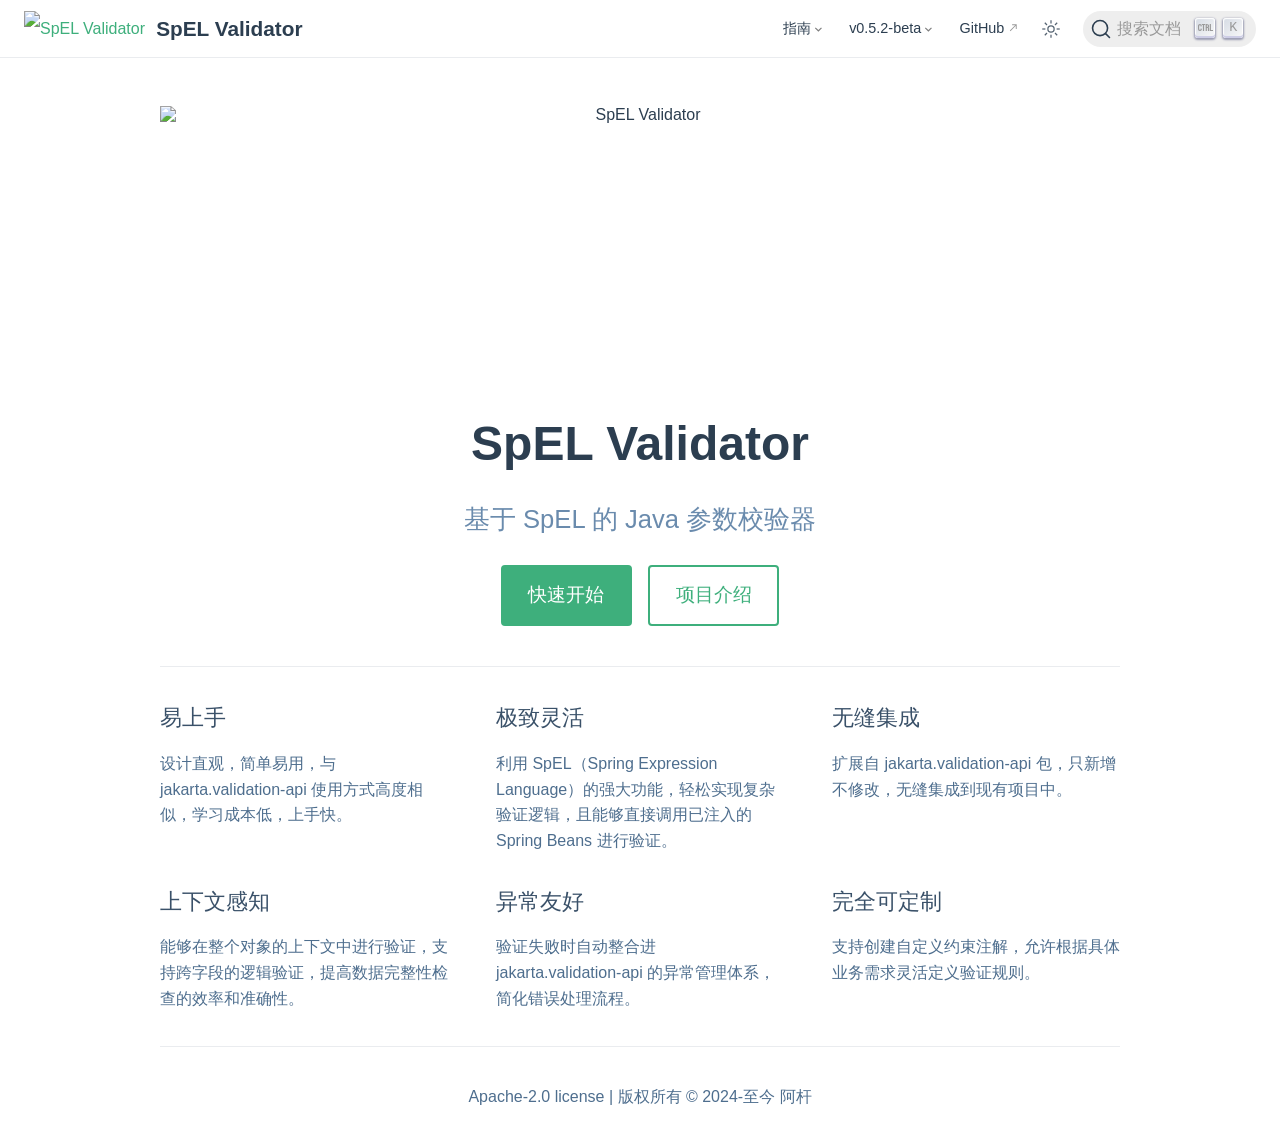
==== index.html @ 0f522396 "Deploying to gh-pages from @ stick-i/spel-validator@49b37bbaf63e326eff24703579c5ef96d4d12d92 🚀" ====
<!doctype html>
<html lang="zh-CN">
  <head>
    <meta charset="utf-8" />
    <meta name="viewport" content="width=device-width,initial-scale=1" />
    <meta name="generator" content="VuePress 2.0.0-rc.14" />
    <style>
      :root {
        --c-bg: #fff;
      }

      html.dark {
        --c-bg: #22272e;
      }

      html,
      body {
        background-color: var(--c-bg);
      }
    </style>
    <script>
      const userMode = localStorage.getItem('vuepress-color-scheme')
      const systemDarkMode =
        window.matchMedia &&
        window.matchMedia('(prefers-color-scheme: dark)').matches

      if (userMode === 'light') {
        document.documentElement.dataset.theme = 'light'
      } else if (userMode === 'dark' || systemDarkMode) {
        document.documentElement.classList.toggle('dark', true)
        document.documentElement.dataset.theme = 'dark'
      }
    </script>
    <meta property="og:url" content="https://spel-validator.sticki.cn/"><meta property="og:site_name" content="SpEL Validator"><meta property="og:title" content="首页"><meta property="og:type" content="website"><meta property="og:locale" content="zh-CN"><meta property="og:updated_time" content="2024-11-07T11:02:38.000Z"><meta property="article:modified_time" content="2024-11-07T11:02:38.000Z"><script type="application/ld+json">{"@context":"https://schema.org","@type":"WebPage","name":"首页"}</script><link rel="icon" type="image/png" sizes="16x16" href="/images/logo.png"><link rel="icon" type="image/png" sizes="32x32" href="/images/logo.png"><link rel="manifest" href="/manifest.webmanifest"><meta name="application-name" content="SpEL Validator"><meta name="apple-mobile-web-app-title" content="SpEL Validator"><meta name="apple-mobile-web-app-status-bar-style" content="black"><link rel="apple-touch-icon" href="/images/logo.png"><link rel="mask-icon" href="/images/logo.png" color="#3eaf7c"><meta name="msapplication-TileColor" content="#3eaf7c"><meta name="theme-color" content="#3eaf7c"><title>首页 | SpEL Validator</title><meta name="description" content="基于 SpEL 的 Java 参数校验器">
    <link rel="preload" href="/assets/style-DosLuUoa.css" as="style"><link rel="stylesheet" href="/assets/style-DosLuUoa.css">
    <link rel="modulepreload" href="/assets/app-CoOLhOBd.js"><link rel="modulepreload" href="/assets/index.html-CV3hXiWP.js">
    <link rel="prefetch" href="/assets/FAQ.html-BikRvgYh.js" as="script"><link rel="prefetch" href="/assets/custom.html-DpbDP5ad.js" as="script"><link rel="prefetch" href="/assets/getting-started.html-DGBdH6ED.js" as="script"><link rel="prefetch" href="/assets/introduction.html-D0LCt1-i.js" as="script"><link rel="prefetch" href="/assets/spel.html-DskszUCL.js" as="script"><link rel="prefetch" href="/assets/user-guide.html-LxBBBcJN.js" as="script"><link rel="prefetch" href="/assets/404.html-B1NtZ4pR.js" as="script"><link rel="prefetch" href="/assets/style-l0sNRNKZ.js" as="script"><link rel="prefetch" href="/assets/docsearch-l0sNRNKZ.js" as="script"><link rel="prefetch" href="/assets/index-B-M8YVCw.js" as="script">
  </head>
  <body>
    <div id="app"><!--[--><div class="vp-theme-container no-sidebar external-link-icon"><!--[--><header class="vp-navbar"><div class="vp-toggle-sidebar-button" title="切换侧边栏" aria-expanded="false" role="button" tabindex="0"><div class="icon" aria-hidden="true"><span></span><span></span><span></span></div></div><span><a class="route-link" href="/"><img class="vp-site-logo" src="/images/hero.png" alt="SpEL Validator"><span class="vp-site-name vp-hide-mobile" aria-hidden="true">SpEL Validator</span></a></span><div class="vp-navbar-items-wrapper" style=""><!--[--><!--]--><nav class="vp-navbar-items vp-hide-mobile" aria-label="site navigation"><!--[--><div class="vp-navbar-item"><div class="vp-navbar-dropdown-wrapper"><button class="vp-navbar-dropdown-title" type="button" aria-label="指南"><span class="title">指南</span><span class="arrow down"></span></button><button class="vp-navbar-dropdown-title-mobile" type="button" aria-label="指南"><span class="title">指南</span><span class="right arrow"></span></button><ul style="display:none;" class="vp-navbar-dropdown"><!--[--><li class="vp-navbar-dropdown-item"><a class="route-link auto-link" href="/guide/introduction.html" aria-label="介绍"><!---->介绍<!----></a></li><li class="vp-navbar-dropdown-item"><a class="route-link auto-link" href="/guide/getting-started.html" aria-label="快速开始"><!---->快速开始<!----></a></li><li class="vp-navbar-dropdown-item"><a class="route-link auto-link" href="/guide/user-guide.html" aria-label="使用指南"><!---->使用指南<!----></a></li><li class="vp-navbar-dropdown-item"><a class="route-link auto-link" href="/guide/spel.html" aria-label="SpEL 表达式"><!---->SpEL 表达式<!----></a></li><li class="vp-navbar-dropdown-item"><a class="route-link auto-link" href="/guide/custom.html" aria-label="自定义约束注解"><!---->自定义约束注解<!----></a></li><li class="vp-navbar-dropdown-item"><a class="route-link auto-link" href="/guide/FAQ.html" aria-label="常见问题"><!---->常见问题<!----></a></li><!--]--></ul></div></div><div class="vp-navbar-item"><div class="vp-navbar-dropdown-wrapper"><button class="vp-navbar-dropdown-title" type="button" aria-label="v0.5.2-beta"><span class="title">v0.5.2-beta</span><span class="arrow down"></span></button><button class="vp-navbar-dropdown-title-mobile" type="button" aria-label="v0.5.2-beta"><span class="title">v0.5.2-beta</span><span class="right arrow"></span></button><ul style="display:none;" class="vp-navbar-dropdown"><!--[--><li class="vp-navbar-dropdown-item"><a class="auto-link external-link" href="https://github.com/stick-i/spel-validator/releases" aria-label="更新日志" rel="noopener noreferrer" target="_blank"><!---->更新日志<!----></a></li><!--]--></ul></div></div><div class="vp-navbar-item"><a class="auto-link external-link" href="https://github.com/stick-i/spel-validator" aria-label="GitHub" rel="noopener noreferrer" target="_blank"><!---->GitHub<!----></a></div><!--]--></nav><!--[--><!--]--><button class="vp-toggle-color-mode-button" title="切换颜色模式"><svg class="light-icon" viewbox="0 0 32 32" style=""><path d="M16 12.005a4 4 0 1 1-4 4a4.005 4.005 0 0 1 4-4m0-2a6 6 0 1 0 6 6a6 6 0 0 0-6-6z" fill="currentColor"></path><path d="M5.394 6.813l1.414-1.415l3.506 3.506L8.9 10.318z" fill="currentColor"></path><path d="M2 15.005h5v2H2z" fill="currentColor"></path><path d="M5.394 25.197L8.9 21.691l1.414 1.415l-3.506 3.505z" fill="currentColor"></path><path d="M15 25.005h2v5h-2z" fill="currentColor"></path><path d="M21.687 23.106l1.414-1.415l3.506 3.506l-1.414 1.414z" fill="currentColor"></path><path d="M25 15.005h5v2h-5z" fill="currentColor"></path><path d="M21.687 8.904l3.506-3.506l1.414 1.415l-3.506 3.505z" fill="currentColor"></path><path d="M15 2.005h2v5h-2z" fill="currentColor"></path></svg><svg class="dark-icon" viewbox="0 0 32 32" style="display:none;"><path d="M13.502 5.414a15.075 15.075 0 0 0 11.594 18.194a11.113 11.113 0 0 1-7.975 3.39c-.138 0-.278.005-.418 0a11.094 11.094 0 0 1-3.2-21.584M14.98 3a1.002 1.002 0 0 0-.175.016a13.096 13.096 0 0 0 1.825 25.981c.164.006.328 0 .49 0a13.072 13.072 0 0 0 10.703-5.555a1.01 1.01 0 0 0-.783-1.565A13.08 13.08 0 0 1 15.89 4.38A1.015 1.015 0 0 0 14.98 3z" fill="currentColor"></path></svg></button><!--[--><div id="docsearch-container" style="display:none;"></div><div><button type="button" class="DocSearch DocSearch-Button" aria-label="搜索文档"><span class="DocSearch-Button-Container"><svg width="20" height="20" class="DocSearch-Search-Icon" viewBox="0 0 20 20"><path d="M14.386 14.386l4.0877 4.0877-4.0877-4.0877c-2.9418 2.9419-7.7115 2.9419-10.6533 0-2.9419-2.9418-2.9419-7.7115 0-10.6533 2.9418-2.9419 7.7115-2.9419 10.6533 0 2.9419 2.9418 2.9419 7.7115 0 10.6533z" stroke="currentColor" fill="none" fill-rule="evenodd" stroke-linecap="round" stroke-linejoin="round"></path></svg><span class="DocSearch-Button-Placeholder">搜索文档</span></span><span class="DocSearch-Button-Keys"><kbd class="DocSearch-Button-Key"><svg width="15" height="15" class="DocSearch-Control-Key-Icon"><path d="M4.505 4.496h2M5.505 5.496v5M8.216 4.496l.055 5.993M10 7.5c.333.333.5.667.5 1v2M12.326 4.5v5.996M8.384 4.496c1.674 0 2.116 0 2.116 1.5s-.442 1.5-2.116 1.5M3.205 9.303c-.09.448-.277 1.21-1.241 1.203C1 10.5.5 9.513.5 8V7c0-1.57.5-2.5 1.464-2.494.964.006 1.134.598 1.24 1.342M12.553 10.5h1.953" stroke-width="1.2" stroke="currentColor" fill="none" stroke-linecap="square"></path></svg></kbd><kbd class="DocSearch-Button-Key">K</kbd></span></button></div><!--]--></div></header><!--]--><div class="vp-sidebar-mask"></div><!--[--><aside class="vp-sidebar"><nav class="vp-navbar-items" aria-label="site navigation"><!--[--><div class="vp-navbar-item"><div class="vp-navbar-dropdown-wrapper"><button class="vp-navbar-dropdown-title" type="button" aria-label="指南"><span class="title">指南</span><span class="arrow down"></span></button><button class="vp-navbar-dropdown-title-mobile" type="button" aria-label="指南"><span class="title">指南</span><span class="right arrow"></span></button><ul style="display:none;" class="vp-navbar-dropdown"><!--[--><li class="vp-navbar-dropdown-item"><a class="route-link auto-link" href="/guide/introduction.html" aria-label="介绍"><!---->介绍<!----></a></li><li class="vp-navbar-dropdown-item"><a class="route-link auto-link" href="/guide/getting-started.html" aria-label="快速开始"><!---->快速开始<!----></a></li><li class="vp-navbar-dropdown-item"><a class="route-link auto-link" href="/guide/user-guide.html" aria-label="使用指南"><!---->使用指南<!----></a></li><li class="vp-navbar-dropdown-item"><a class="route-link auto-link" href="/guide/spel.html" aria-label="SpEL 表达式"><!---->SpEL 表达式<!----></a></li><li class="vp-navbar-dropdown-item"><a class="route-link auto-link" href="/guide/custom.html" aria-label="自定义约束注解"><!---->自定义约束注解<!----></a></li><li class="vp-navbar-dropdown-item"><a class="route-link auto-link" href="/guide/FAQ.html" aria-label="常见问题"><!---->常见问题<!----></a></li><!--]--></ul></div></div><div class="vp-navbar-item"><div class="vp-navbar-dropdown-wrapper"><button class="vp-navbar-dropdown-title" type="button" aria-label="v0.5.2-beta"><span class="title">v0.5.2-beta</span><span class="arrow down"></span></button><button class="vp-navbar-dropdown-title-mobile" type="button" aria-label="v0.5.2-beta"><span class="title">v0.5.2-beta</span><span class="right arrow"></span></button><ul style="display:none;" class="vp-navbar-dropdown"><!--[--><li class="vp-navbar-dropdown-item"><a class="auto-link external-link" href="https://github.com/stick-i/spel-validator/releases" aria-label="更新日志" rel="noopener noreferrer" target="_blank"><!---->更新日志<!----></a></li><!--]--></ul></div></div><div class="vp-navbar-item"><a class="auto-link external-link" href="https://github.com/stick-i/spel-validator" aria-label="GitHub" rel="noopener noreferrer" target="_blank"><!---->GitHub<!----></a></div><!--]--></nav><!--[--><!--]--><!----><!--[--><!--]--></aside><!--]--><!--[--><main class="vp-home"><header class="vp-hero"><img class="vp-hero-image" src="/./images/hero.png" alt="SpEL Validator" height="280"><h1 id="main-title">SpEL Validator</h1><p class="vp-hero-description">基于 SpEL 的 Java 参数校验器</p><p class="vp-hero-actions"><!--[--><a class="route-link auto-link vp-hero-action-button primary" href="/guide/getting-started.html" aria-label="快速开始"><!---->快速开始<!----></a><a class="route-link auto-link vp-hero-action-button secondary" href="/guide/introduction.html" aria-label="项目介绍"><!---->项目介绍<!----></a><!--]--></p></header><div class="vp-features"><!--[--><div class="vp-feature"><h2>易上手</h2><p>设计直观，简单易用，与 jakarta.validation-api 使用方式高度相似，学习成本低，上手快。</p></div><div class="vp-feature"><h2>极致灵活</h2><p>利用 SpEL（Spring Expression Language）的强大功能，轻松实现复杂验证逻辑，且能够直接调用已注入的 Spring Beans 进行验证。</p></div><div class="vp-feature"><h2>无缝集成</h2><p>扩展自 jakarta.validation-api 包，只新增不修改，无缝集成到现有项目中。</p></div><div class="vp-feature"><h2>上下文感知</h2><p>能够在整个对象的上下文中进行验证，支持跨字段的逻辑验证，提高数据完整性检查的效率和准确性。</p></div><div class="vp-feature"><h2>异常友好</h2><p>验证失败时自动整合进 jakarta.validation-api 的异常管理体系，简化错误处理流程。</p></div><div class="vp-feature"><h2>完全可定制</h2><p>支持创建自定义约束注解，允许根据具体业务需求灵活定义验证规则。</p></div><!--]--></div><div class="theme-default-content"><div></div></div><!--[--><div class="vp-footer">Apache-2.0 license | 版权所有 © 2024-至今 阿杆</div><!--]--></main><!--]--></div><!--[--><!----><!--]--><!--]--></div>
    <script type="module" src="/assets/app-CoOLhOBd.js" defer></script>
  </body>
</html>
---- assets/style-DosLuUoa.css ----
@charset "UTF-8";.vp-back-to-top-button{position:fixed!important;inset-inline-end:1rem;bottom:4rem;z-index:100;width:48px;height:48px;padding:12px;border-width:0;border-radius:50%;background:var(--back-to-top-bg-color);color:var(--back-to-top-color);box-shadow:2px 2px 10px 4px var(--back-to-top-shadow);cursor:pointer}@media (max-width: 959px){.vp-back-to-top-button{transform:scale(.8);transform-origin:100% 100%}}@media print{.vp-back-to-top-button{display:none}}.vp-back-to-top-button:hover{color:var(--back-to-top-color-hover)}.vp-back-to-top-button .back-to-top-icon{overflow:hidden;width:24px;height:24px;margin:0 auto;background:var(--back-to-top-icon-color);-webkit-mask-image:var(--back-to-top-icon);mask-image:var(--back-to-top-icon);-webkit-mask-position:50%;mask-position:50%;-webkit-mask-size:cover;mask-size:cover}.vp-scroll-progress{position:absolute;right:-2px;bottom:-2px;width:52px;height:52px}.vp-scroll-progress svg{width:100%;height:100%}.vp-scroll-progress circle{opacity:.9;transform:rotate(-90deg);transform-origin:50% 50%}.back-to-top-enter-active,.back-to-top-leave-active{transition:opacity .3s}.back-to-top-enter-from,.back-to-top-leave-to{opacity:0}:root{--back-to-top-z-index: 5;--back-to-top-icon: url("data:image/svg+xml,%3csvg%20xmlns='http://www.w3.org/2000/svg'%20viewBox='0%200%2048%2048'%3e%3cpath%20fill='none'%20stroke='currentColor'%20stroke-linecap='round'%20stroke-linejoin='round'%20stroke-width='4'%20d='M24.008%2014.1V42M12%2026l12-12l12%2012M12%206h24'%20/%3e%3c/svg%3e");--back-to-top-bg-color: #fff;--back-to-top-color: #3eaf7c;--back-to-top-icon-color: currentcolor;--back-to-top-color-hover: #71cda3;--back-to-top-shadow: rgb(0 0 0 / 20%)}:root{--code-copy-icon: url("data:image/svg+xml,%3csvg xmlns='http://www.w3.org/2000/svg' viewBox='0 0 24 24' fill='none' height='20' width='20' stroke='rgba(128,128,128,1)' stroke-width='2'%3e%3cpath stroke-linecap='round' stroke-linejoin='round' d='M9 5H7a2 2 0 0 0-2 2v12a2 2 0 0 0 2 2h10a2 2 0 0 0 2-2V7a2 2 0 0 0-2-2h-2M9 5a2 2 0 0 0 2 2h2a2 2 0 0 0 2-2M9 5a2 2 0 0 1 2-2h2a2 2 0 0 1 2 2' /%3e%3c/svg%3e");--code-copied-icon: url("data:image/svg+xml,%3csvg xmlns='http://www.w3.org/2000/svg' viewBox='0 0 24 24' fill='none' height='20' width='20' stroke='rgba(128,128,128,1)' stroke-width='2'%3e%3cpath stroke-linecap='round' stroke-linejoin='round' d='M9 5H7a2 2 0 0 0-2 2v12a2 2 0 0 0 2 2h10a2 2 0 0 0 2-2V7a2 2 0 0 0-2-2h-2M9 5a2 2 0 0 0 2 2h2a2 2 0 0 0 2-2M9 5a2 2 0 0 1 2-2h2a2 2 0 0 1 2 2m-6 9 2 2 4-4' /%3e%3c/svg%3e");--copy-code-color: var(--code-c-line-number, #9e9e9e);--copy-code-hover: var(--code-highlight-bg-color, rgb(0 0 0 / 50%))}.vp-copy-code-button{position:absolute;top:.5em;right:.5em;z-index:5;width:2.5rem;height:2.5rem;padding:0;border-width:0;border-radius:.5rem;background:transparent;outline:none;opacity:0;cursor:pointer;transition:opacity .4s}@media print{.vp-copy-code-button{display:none}}.vp-copy-code-button:before{content:"";display:inline-block;width:1.25rem;height:1.25rem;padding:.625rem;background:currentcolor;color:var(--copy-code-color);font-size:1.25rem;-webkit-mask-image:var(--code-copy-icon);mask-image:var(--code-copy-icon);-webkit-mask-position:50%;mask-position:50%;-webkit-mask-size:1em;mask-size:1em;-webkit-mask-repeat:no-repeat;mask-repeat:no-repeat}.vp-copy-code-button:focus,.vp-copy-code-button.copied{opacity:1}.vp-copy-code-button:hover,.vp-copy-code-button.copied{background:var(--copy-code-hover)}.vp-copy-code-button.copied:before{-webkit-mask-image:var(--code-copied-icon);mask-image:var(--code-copied-icon)}.vp-copy-code-button.copied:after{content:attr(data-copied);position:absolute;top:0;right:calc(100% + .25rem);display:block;height:1.25rem;padding:.625rem;border-radius:.5rem;background:var(--copy-code-hover);color:var(--copy-code-color);font-weight:500;line-height:1.25rem;white-space:nowrap}.copy-code-disabled .vp-copy-code-button{display:none}body:not(.copy-code-disabled) div[class*=language-]:hover:before{display:none}body:not(.copy-code-disabled) div[class*=language-]:hover .vp-copy-code-button{opacity:1}:root{--medium-zoom-z-index: 100;--medium-zoom-bg-color: #fff;--medium-zoom-opacity: 1}.medium-zoom-overlay{z-index:var(--medium-zoom-z-index);background-color:var(--medium-zoom-bg-color)!important}.medium-zoom-overlay~img{z-index:calc(var(--medium-zoom-z-index) + 1)}.medium-zoom--opened .medium-zoom-overlay{opacity:var(--medium-zoom-opacity)}:root{--nprogress-color: #29d;--nprogress-z-index: 1031}#nprogress{pointer-events:none}#nprogress .bar{position:fixed;top:0;left:0;z-index:var(--nprogress-z-index);width:100%;height:2px;background:var(--nprogress-color)}.vp-badge{display:inline-block;vertical-align:top;height:18px;padding:0 6px;border-radius:3px;color:var(--c-bg);font-weight:600;font-size:14px;line-height:18px;transition:color var(--t-color),background-color var(--t-color)}.vp-badge.tip{background-color:var(--c-badge-tip)}.vp-badge.warning{background-color:var(--c-badge-warning);color:var(--c-badge-warning-text)}.vp-badge.danger{background-color:var(--c-badge-danger);color:var(--c-badge-danger-text)}.vp-badge+.vp-badge{margin-left:5px}.code-group-nav{margin-top:.85rem;margin-bottom:calc(-1.7rem - 6px);padding-top:10px;padding-bottom:calc(1.7rem - 6px);padding-left:10px;border-top-left-radius:6px;border-top-right-radius:6px;background-color:var(--c-code-group-tab-bg)}@media (max-width: 419px){.code-group-nav{margin-right:-1.5rem;margin-left:-1.5rem;border-radius:0}}.code-group-nav-tab{padding:5px;border:0;background-color:transparent;color:var(--c-code-group-tab-title);font-weight:600;font-size:.85em;line-height:1.4;cursor:pointer}.code-group-nav-tab:focus{outline:none}.code-group-nav-tab:focus-visible{outline:1px solid var(--c-code-group-tab-outline)}.code-group-nav-tab.active{border-bottom:var(--c-code-group-tab-active-border) 1px solid}.code-group-item{display:none}.code-group-item.active{display:block}.code-group-item>pre{background-color:orange}.vp-features{display:flex;flex-wrap:wrap;place-content:stretch space-between;align-items:flex-start;margin-top:2.5rem;padding:1.2rem 0;border-top:1px solid var(--c-border);transition:border-color var(--t-color)}@media (max-width: 719px){.vp-features{flex-direction:column}}.vp-feature{flex-grow:1;flex-basis:30%;max-width:30%}@media (max-width: 719px){.vp-feature{max-width:100%;padding:0 2.5rem}}.vp-feature h2{padding-bottom:0;border-bottom:none;color:var(--c-text-light);font-weight:500;font-size:1.4rem}@media (max-width: 419px){.vp-feature h2{font-size:1.25rem}}.vp-feature p{color:var(--c-text-lighter)}.vp-footer{padding:2.5rem;border-top:1px solid var(--c-border);color:var(--c-text-lighter);text-align:center;transition:border-color var(--t-color)}.vp-hero{text-align:center}.vp-hero-image{display:block;max-width:100%;max-height:280px;margin:3rem auto 1.5rem}@media (max-width: 419px){.vp-hero-image{max-height:210px;margin:2rem auto 1.2rem}}#main-title{font-size:3rem}@media (max-width: 419px){#main-title{font-size:2rem}}#main-title,.vp-hero-description,.vp-hero-actions{margin:1.8rem auto}@media (max-width: 419px){#main-title,.vp-hero-description,.vp-hero-actions{margin:1.2rem auto}}.vp-hero-actions{display:flex;flex-wrap:wrap;gap:1rem;justify-content:center}.vp-hero-description{max-width:35rem;color:var(--c-text-lightest);font-size:1.6rem;line-height:1.3}@media (max-width: 419px){.vp-hero-description{font-size:1.2rem}}.vp-hero-action-button{display:inline-block;box-sizing:border-box;padding:.8rem 1.6rem;border-width:2px;border-style:solid;border-radius:4px;font-size:1.2rem;transition:background-color var(--t-color)}@media (max-width: 419px){.vp-hero-action-button{padding:.6rem 1.2rem;font-size:1rem}}.vp-hero-action-button.primary{border-color:var(--c-brand);background-color:var(--c-brand);color:var(--c-bg)}.vp-hero-action-button.primary:hover{background-color:var(--c-brand-light)}.vp-hero-action-button.secondary{border-color:var(--c-brand);background-color:var(--c-bg);color:var(--c-brand)}.vp-hero-action-button.secondary:hover{background-color:var(--c-brand-light);color:var(--c-bg)}.vp-home{display:block;max-width:var(--homepage-width);margin:0 auto;padding:var(--navbar-height) 2rem 0}@media (max-width: 419px){.vp-home{padding-right:1.5rem;padding-left:1.5rem}}.vp-home .theme-default-content{margin:0;padding:0}.vp-site-logo{vertical-align:top;height:var(--navbar-line-height);margin-right:var(--navbar-padding-v)}.vp-site-name{position:relative;color:var(--c-text);font-weight:600;font-size:1.3rem}@media screen and (max-width: 719px){.vp-site-name{display:block;overflow:hidden;width:calc(100vw - 11rem);text-overflow:ellipsis;white-space:nowrap}}.vp-dropdown-enter-from,.vp-dropdown-leave-to{height:0!important}.vp-navbar-dropdown-wrapper{cursor:pointer}.vp-navbar-dropdown-wrapper:not(.mobile){height:1.8rem}.vp-navbar-dropdown-wrapper:not(.mobile):hover .vp-navbar-dropdown,.vp-navbar-dropdown-wrapper:not(.mobile).open .vp-navbar-dropdown{display:block!important}.vp-navbar-dropdown-wrapper.mobile .vp-navbar-dropdown{overflow:hidden;transition:height .1s ease-out;padding-top:.5rem}.vp-navbar-dropdown-wrapper:not(.mobile) .vp-navbar-dropdown{position:absolute;top:100%;right:0;display:none;overflow-y:auto;box-sizing:border-box;height:auto!important;max-height:calc(100vh - 2.7rem);margin:0;padding:.6rem 0;border:1px solid var(--c-border);border-bottom-color:var(--c-border-dark);border-radius:.25rem;background-color:var(--c-bg-navbar);text-align:left;white-space:nowrap}.vp-navbar-dropdown-title{display:block;padding:inherit;border:none;background:transparent;color:var(--c-text);font-weight:500;font-size:.9rem;font-family:inherit;line-height:1.4rem;cursor:inherit}.vp-navbar-dropdown-wrapper.mobile .vp-navbar-dropdown-title{display:none}.vp-navbar-dropdown-title:hover{border-color:transparent}.vp-navbar-dropdown-title-mobile{display:none;padding:inherit;border:none;background:transparent;color:var(--c-text);font-weight:600;font-size:inherit;font-family:inherit;line-height:1.4rem;cursor:inherit}.vp-navbar-dropdown-wrapper.mobile .vp-navbar-dropdown-title-mobile{display:block}.vp-navbar-dropdown-title-mobile:hover{color:var(--c-text-accent)}.vp-navbar-dropdown-item{color:inherit;line-height:1.7rem}.vp-navbar-dropdown-item a{position:relative;display:block;margin-bottom:0;padding:0 1.5rem 0 1.25rem;border-bottom:none;font-weight:400;line-height:1.7rem}.vp-navbar-dropdown-item a:hover,.vp-navbar-dropdown-item a.route-link-active{color:var(--c-text-accent)}.vp-navbar-dropdown-item a.route-link-active:after{content:"";position:absolute;top:calc(50% - 2px);left:9px;width:0;height:0;border-top:3px solid transparent;border-bottom:3px solid transparent;border-left:5px solid var(--c-text-accent)}.vp-navbar-dropdown-wrapper.mobile .vp-navbar-dropdown-item>a{font-size:15px;line-height:2rem}.vp-navbar-dropdown-subtitle{margin:.45rem 0 0;padding:1rem 0 .45rem;border-top:1px solid var(--c-border);font-size:.9rem}.vp-navbar-dropdown-wrapper.mobile .vp-navbar-dropdown-subtitle{margin-top:0;padding-top:0;padding-bottom:0;border-top:0;font-size:15px;line-height:2rem}.vp-navbar-dropdown-item:first-child .vp-navbar-dropdown-subtitle{margin-top:0;padding-top:0;border-top:0}.vp-navbar-dropdown-subtitle>span{padding:0 1.5rem 0 1.25rem}.vp-navbar-dropdown-subtitle>a{font-weight:inherit}.vp-navbar-dropdown-subtitle>a.route-link-active:after{display:none}.vp-navbar-dropdown-subitem-wrapper{padding:0;list-style:none}.vp-navbar-dropdown-subitem{font-size:.9em}.vp-navbar-dropdown-wrapper.mobile .vp-navbar-dropdown-subitem{padding-left:1rem;font-size:14px}.vp-navbar-items{display:inline-block}@media print{.vp-navbar-items{display:none}}.vp-navbar-items a{display:inline-block;color:inherit;line-height:1.4rem}.vp-navbar-items a:hover,.vp-navbar-items a.route-link-active{color:var(--c-text)}.vp-navbar-item{position:relative;display:inline-block;margin-left:1.5rem;line-height:var(--navbar-line-height)}@media (max-width: 719px){.vp-navbar-item{margin-left:0}}.vp-navbar-item:first-child{margin-left:0}.vp-navbar-item a:hover,.vp-navbar-item a.route-link-active{color:var(--c-text-accent)}.vp-navbar-item>a:hover,.vp-navbar-item>a.route-link-active{margin-bottom:-2px;border-bottom:2px solid var(--c-text-accent)}@media (max-width: 719px){.vp-navbar-item>a:hover,.vp-navbar-item>a.route-link-active{margin-bottom:0;border-bottom:none}}.vp-toggle-color-mode-button{display:flex;margin:auto;margin-left:1rem;border:0;background:none;color:var(--c-text);opacity:.8;cursor:pointer}@media print{.vp-toggle-color-mode-button{display:none}}.vp-toggle-color-mode-button:hover{opacity:1}.vp-toggle-color-mode-button .light-icon,.vp-toggle-color-mode-button .dark-icon{width:1.25rem;height:1.25rem}.vp-toggle-sidebar-button{position:absolute;top:.6rem;left:1rem;display:none;padding:.6rem;cursor:pointer}@media screen and (max-width: 719px){.vp-toggle-sidebar-button{display:block}}.vp-toggle-sidebar-button .icon{display:flex;flex-direction:column;align-items:center;justify-content:center;width:1.25rem;height:1.25rem;cursor:inherit}.vp-toggle-sidebar-button .icon span{display:inline-block;width:100%;height:2px;border-radius:2px;background-color:var(--c-text);transition:transform var(--t-transform)}.vp-toggle-sidebar-button .icon span:nth-child(2){margin:6px 0}.vp-theme-container.sidebar-open .vp-toggle-sidebar-button .icon span:nth-child(1){transform:rotate(45deg) translate3d(5.5px,5.5px,0)}.vp-theme-container.sidebar-open .vp-toggle-sidebar-button .icon span:nth-child(2){transform:scale3d(0,1,1)}.vp-theme-container.sidebar-open .vp-toggle-sidebar-button .icon span:nth-child(3){transform:rotate(-45deg) translate3d(6px,-6px,0)}.vp-theme-container.sidebar-open .vp-toggle-sidebar-button .icon span:nth-child(1),.vp-theme-container.sidebar-open .vp-toggle-sidebar-button .icon span:nth-child(3){transform-origin:center}.vp-navbar{--navbar-line-height: calc( var(--navbar-height) - 2 * var(--navbar-padding-v) );position:fixed;top:0;right:0;left:0;z-index:20;box-sizing:border-box;height:var(--navbar-height);padding:var(--navbar-padding-v) var(--navbar-padding-h);border-bottom:1px solid var(--c-border);background-color:var(--c-bg-navbar);line-height:var(--navbar-line-height);transition:background-color var(--t-color),border-color var(--t-color)}@media screen and (max-width: 719px){.vp-navbar{padding-left:4rem}}.vp-navbar-items-wrapper{position:absolute;top:var(--navbar-padding-v);right:var(--navbar-padding-h);display:flex;box-sizing:border-box;height:var(--navbar-line-height);padding-left:var(--navbar-padding-h);font-size:.9rem;white-space:nowrap}.vp-page-meta{max-width:var(--content-width);margin:0 auto;padding:.75rem 2.5rem;display:flex;flex-wrap:wrap;justify-content:space-between;overflow:auto}@media (max-width: 959px){.vp-page-meta{padding:2rem}}@media (max-width: 419px){.vp-page-meta{padding:1.5rem}}@media print{.vp-page-meta{margin:0!important;padding-right:0!important;padding-left:0!important}}@media (max-width: 719px){.vp-page-meta{display:block}}.vp-page-meta .vp-meta-item{flex-grow:1}.vp-page-meta .vp-meta-item .vp-meta-label{font-weight:500}.vp-page-meta .vp-meta-item .vp-meta-label:not(a){color:var(--c-text-lighter)}.vp-page-meta .vp-meta-item .vp-meta-info{color:var(--c-text-quote);font-weight:400}.vp-page-meta .git-info{text-align:end}.vp-page-meta .edit-link{margin-top:.25rem;margin-right:.5rem;margin-bottom:.25rem;font-size:14px}@media print{.vp-page-meta .edit-link{display:none}}.vp-page-meta .edit-link .edit-icon{position:relative;bottom:-.125em;width:1em;height:1em;margin-right:.25em}.vp-page-meta .last-updated,.vp-page-meta .contributors{margin-top:.25rem;margin-bottom:.25rem;font-size:14px}@media (max-width: 719px){.vp-page-meta .last-updated,.vp-page-meta .contributors{font-size:13px;text-align:start}}.vp-page-nav{display:flex;flex-wrap:wrap;max-width:var(--content-width, 740px);min-height:2rem;margin-top:0;margin-right:auto;margin-left:auto;padding:1rem 2rem 0;border-top:1px solid var(--c-border);transition:border-top var(--t-color)}@media (max-width: 959px){.vp-page-nav{padding-right:1rem;padding-left:1rem}}@media print{.vp-page-nav{display:none}}.vp-page-nav .route-link{display:inline-block;flex-grow:1;margin:.25rem;padding:.25rem .5rem;border:1px solid var(--c-border);border-radius:.25rem}.vp-page-nav .route-link:hover{background:var(--c-bg-light)}.vp-page-nav .route-link .hint{color:var(--c-text-quote);font-size:.875rem;line-height:2}.vp-page-nav .prev{text-align:start}.vp-page-nav .next{text-align:end}.vp-page{display:block;padding-top:var(--navbar-height);padding-bottom:2rem;padding-left:var(--sidebar-width)}@media (max-width: 959px){.vp-page{padding-left:var(--sidebar-width-mobile)}}@media (max-width: 719px){.vp-page{padding-left:0}}.vp-page .theme-default-content{max-width:var(--content-width);margin:0 auto;padding:2rem 2.5rem;padding-top:0}@media (max-width: 959px){.vp-page .theme-default-content{padding:2rem}}@media (max-width: 419px){.vp-page .theme-default-content{padding:1.5rem}}.vp-sidebar-item{border-left:.25rem solid transparent;color:var(--c-text);cursor:default}.vp-sidebar-item:focus-visible{outline-width:1px;outline-offset:-1px}.vp-sidebar-item.vp-sidebar-heading{box-sizing:border-box;width:100%;margin:0;padding:.35rem 1.5rem .35rem 1.25rem;font-weight:700;font-size:1.1em;transition:color .15s ease}.vp-sidebar-item.vp-sidebar-heading+.vp-sidebar-children{overflow:hidden;transition:height .1s ease-out;margin-bottom:.75rem}.vp-sidebar-item.collapsible{cursor:pointer}.vp-sidebar-item:not(.vp-sidebar-heading){display:inline-block;box-sizing:border-box;width:100%;margin:0;padding:.35rem 1rem .35rem 2rem;font-weight:400;font-size:1em;line-height:1.4}.vp-sidebar-item:not(.vp-sidebar-heading)+.vp-sidebar-children{padding-left:1rem;font-size:.95em}.vp-sidebar-children .vp-sidebar-children .vp-sidebar-item:not(.vp-sidebar-heading){padding:.25rem 1rem .25rem 1.75rem}.vp-sidebar-children .vp-sidebar-children .vp-sidebar-item:not(.vp-sidebar-heading).active{border-left-color:transparent;font-weight:500}a.vp-sidebar-heading+.vp-sidebar-children .vp-sidebar-item:not(.vp-sidebar-heading).active{border-left-color:transparent}.vp-sidebar-item.active:not(p.vp-sidebar-heading){border-left-color:var(--c-text-accent);color:var(--c-text-accent);font-weight:600}a.vp-sidebar-item{cursor:pointer}a.vp-sidebar-item:hover{color:var(--c-text-accent)}.vp-sidebar-items{margin:0;padding:1.5rem 0;list-style-type:none}@media (max-width: 719px){.vp-sidebar-items{padding:1rem 0}}.vp-sidebar-items ul{margin:0;padding:0;list-style-type:none}.vp-sidebar-items a{display:inline-block}.vp-sidebar{position:fixed;top:var(--navbar-height);bottom:0;left:0;z-index:10;overflow-y:auto;box-sizing:border-box;width:var(--sidebar-width);margin:0;border-right:1px solid var(--c-border);background-color:var(--c-bg-sidebar);font-size:16px;transition:transform var(--t-transform),background-color var(--t-color),border-color var(--t-color);scrollbar-color:var(--c-brand) var(--c-border);scrollbar-width:thin}@media (max-width: 959px){.vp-sidebar{width:var(--sidebar-width-mobile);font-size:15px}}@media (max-width: 719px){.vp-sidebar{top:0;padding-top:var(--navbar-height);transform:translate(-100%)}}.vp-sidebar::-webkit-scrollbar{width:7px}.vp-sidebar::-webkit-scrollbar-track{background-color:var(--c-border)}.vp-sidebar::-webkit-scrollbar-thumb{background-color:var(--c-brand)}.vp-sidebar .vp-navbar-items{display:none;padding:.5rem 0 .75rem;border-bottom:1px solid var(--c-border);transition:border-color var(--t-color)}@media (max-width: 719px){.vp-sidebar .vp-navbar-items{display:block}.vp-sidebar .vp-navbar-items .vp-navbar-dropdown-item a.route-link-active:after{top:calc(1rem - 2px)}}.vp-sidebar .vp-navbar-items ul{margin:0;padding:0;list-style-type:none}.vp-sidebar .vp-navbar-items a{font-weight:600}.vp-sidebar .vp-navbar-item{display:block;padding:.5rem 0 .5rem 1.5rem;font-size:1.1em;line-height:1.25rem}.vp-sidebar-mask{position:fixed;top:0;left:0;z-index:9;display:none;width:100vw;height:100vh}.vp-theme-container.no-navbar .vp-sidebar{top:0}@media (max-width: 719px){.vp-theme-container.no-navbar .vp-sidebar{padding-top:0}}.vp-theme-container.no-navbar .vp-page{padding-top:0}.vp-theme-container.no-navbar .theme-default-content h1,.vp-theme-container.no-navbar .theme-default-content h2,.vp-theme-container.no-navbar .theme-default-content h3,.vp-theme-container.no-navbar .theme-default-content h4,.vp-theme-container.no-navbar .theme-default-content h5,.vp-theme-container.no-navbar .theme-default-content h6{margin-top:1.5rem;padding-top:0}.vp-theme-container.no-sidebar .vp-sidebar{display:none}@media (max-width: 719px){.vp-theme-container.no-sidebar .vp-sidebar{display:block}}.vp-theme-container.no-sidebar .vp-page{padding-left:0}@media (max-width: 719px){.vp-theme-container.sidebar-open .vp-sidebar{transform:translate(0)}.vp-theme-container.sidebar-open .vp-sidebar-mask{display:block}}.fade-slide-y-enter-active{transition:all .2s ease}.fade-slide-y-leave-active{transition:all .2s cubic-bezier(1,.5,.8,1)}.fade-slide-y-enter-from,.fade-slide-y-leave-to{opacity:0;transform:translateY(10px)}.vp-theme-container[data-v-5323f82a]{max-width:740px;margin:0 auto;padding:2rem 2.5rem}@media (max-width: 959px){.vp-theme-container[data-v-5323f82a]{padding:2rem}}html,body{background:#fff}html{font-size:16px;font-display:optional;-webkit-font-smoothing:antialiased;-moz-osx-font-smoothing:grayscale;-webkit-tap-highlight-color:transparent}@media print{html{font-size:12pt}}body{min-height:100vh;margin:0;padding:0;color:#2c3e50;font-synthesis:style}a{color:#3eaf7c;font-weight:500;text-decoration:none;overflow-wrap:break-word}kbd{display:inline-block;min-width:1em;margin-inline:.125rem;padding:.25em;border:1px solid #eee;border-radius:.25em;box-shadow:1px 1px 4px #00000026;line-height:1;letter-spacing:-.1em;text-align:center}:not(pre)>code{margin:0;padding:3px 6px;border-radius:4px;background:#7f7f7f1f;font-size:.875em;overflow-wrap:break-word}table code{padding:.1rem .4rem}p a code{color:#3eaf7c;font-weight:400}strong{font-weight:600}h1,h2,h3,h4,h5,h6{font-weight:600;line-height:1.25;overflow-wrap:break-word}h1:focus-visible,h2:focus-visible,h3:focus-visible,h4:focus-visible,h5:focus-visible,h6:focus-visible{outline:none}h1{font-size:2rem}h2{padding-bottom:.3rem;border-bottom:1px solid #eaecef;font-size:1.65rem}h3{font-size:1.35rem}h4{font-size:1.15rem}h5{font-size:1.05rem}h6{font-size:1rem}a.header-anchor{position:relative;color:inherit;text-decoration:none}a.header-anchor:hover:before{content:"¶";position:absolute;top:.4167em;left:-.75em;color:var(--c-brand);font-size:.75em}a.header-anchor:focus-visible{outline:none}a.header-anchor:focus-visible:before{content:"¶";position:absolute;left:-.75em;color:var(--c-brand);outline:auto}p,ul,ol{line-height:1.6;overflow-wrap:break-word}@media print{p,ul,ol{line-height:1.5}}ul,ol{padding-inline-start:1.2em}blockquote{margin:1rem 0;padding:.25rem 0 .25rem 1rem;border-inline-start:.2rem solid #ddd;color:#666;font-size:1rem;overflow-wrap:break-word}blockquote>p{margin:0}hr{border:0;border-top:1px solid #eaecef}table{display:block;overflow-x:auto;margin:1rem 0;border-collapse:collapse}tr:nth-child(odd){background:#f6f8fa}th,td{padding:.6em 1em;border:1px solid #dfe2e5}pre{text-align:left;direction:ltr;white-space:pre;word-spacing:normal;word-wrap:normal;word-break:normal;overflow-wrap:unset;-moz-tab-size:4;-o-tab-size:4;tab-size:4;-webkit-hyphens:none;hyphens:none}@media print{pre{white-space:pre-wrap}}pre code{padding:0;border-radius:0}@page{margin:2cm;font-size:12pt;size:a4}@media print{*,:after,:before{box-shadow:none!important;text-shadow:none!important}h2,h3,p{orphans:3;widows:3}h2,h3{page-break-after:avoid}a{color:inherit;font-weight:inherit!important;font-size:inherit!important;text-decoration:underline}a.header-anchor{text-decoration:none}abbr[title]:after{content:" (" attr(title) ")"}pre{border:1px solid #eee;white-space:pre-wrap!important}pre>code{white-space:pre-wrap!important}blockquote{border-inline-start:.2rem solid #ddd;color:inherit}blockquote,pre{orphans:5;widows:5}img,tr,canvas{page-break-inside:avoid}}@media (prefers-reduced-motion: reduce){*,:before,:after{background-attachment:initial!important;scroll-behavior:auto!important;transition-delay:0s!important;transition-duration:0s!important;animation-duration:1ms!important;animation-delay:-1ms!important;animation-iteration-count:1!important}}:root{--c-brand: #3eaf7c;--c-brand-light: #4abf8a;--c-bg: #fff;--c-bg-light: #f3f4f5;--c-bg-lighter: #eee;--c-bg-dark: #ebebec;--c-bg-darker: #e6e6e6;--c-bg-navbar: var(--c-bg);--c-bg-sidebar: var(--c-bg);--c-bg-arrow: #ccc;--c-text: #2c3e50;--c-text-accent: var(--c-brand);--c-text-light: #3a5169;--c-text-lighter: #4e6e8e;--c-text-lightest: #6a8bad;--c-text-quote: #999;--c-border: #eaecef;--c-border-dark: #dfe2e5;--c-tip: #42b983;--c-tip-bg: var(--c-bg-light);--c-tip-title: var(--c-text);--c-tip-text: var(--c-text);--c-tip-text-accent: var(--c-text-accent);--c-warning: #ffc310;--c-warning-bg: #fffae3;--c-warning-bg-light: #fff3ba;--c-warning-bg-lighter: #fff0b0;--c-warning-border-dark: #f7dc91;--c-warning-details-bg: #fff5ca;--c-warning-title: #f1b300;--c-warning-text: #746000;--c-warning-text-accent: #edb100;--c-warning-text-light: #c1971c;--c-warning-text-quote: #ccab49;--c-danger: #f11e37;--c-danger-bg: #ffe0e0;--c-danger-bg-light: #ffcfde;--c-danger-bg-lighter: #ffc9c9;--c-danger-border-dark: #f1abab;--c-danger-details-bg: #ffd4d4;--c-danger-title: #ed1e2c;--c-danger-text: #600;--c-danger-text-accent: #bd1a1a;--c-danger-text-light: #b5474d;--c-danger-text-quote: #c15b5b;--c-details-bg: #eee;--c-badge-tip: var(--c-tip);--c-badge-warning: #ecc808;--c-badge-warning-text: var(--c-bg);--c-badge-danger: #dc2626;--c-badge-danger-text: var(--c-bg);--c-code-group-tab-title: rgb(255 255 255 / 90%);--c-code-group-tab-bg: var(--code-bg-color);--c-code-group-tab-outline: var(var(--c-code-group-tab-title));--c-code-group-tab-active-border: var(--c-brand);--t-color: .3s ease;--t-transform: .3s ease;--font-family: -apple-system, "BlinkMacSystemFont", "Segoe UI", roboto, oxygen, ubuntu, cantarell, "Fira Sans", "Droid Sans", "Helvetica Neue", sans-serif;--navbar-height: 3.6rem;--navbar-padding-v: .7rem;--navbar-padding-h: 1.5rem;--sidebar-width: 20rem;--sidebar-width-mobile: calc(var(--sidebar-width) * .82);--content-width: 740px;--homepage-width: 960px;--external-link-icon: url("data:image/svg+xml, %3Csvg xmlns='http://www.w3.org/2000/svg' viewBox='0 0 24 24' %3E%3Cpath d='M0 0h24v24H0V0z' fill='none' /%3E%3Cpath d='M9 5v2h6.59L4 18.59 5.41 20 17 8.41V15h2V5H9z' /%3E%3C/svg%3E");--external-link-icon-color: var(--c-text-quote)}.vp-back-to-top-button{--back-to-top-color: var(--c-brand);--back-to-top-color-hover: var(--c-brand-light);--back-to-top-bg-color: var(--c-bg)}.vp-catalog-wrapper{--catalog-bg-color: var(--c-bg);--catalog-bg-secondary-color: var(--c-bg-dark);--catalog-border-color: var(--c-border);--catalog-active-color: var(--c-brand);--catalog-hover-color: var(--c-brand-light)}.waline-wrapper{--waline-bg-color: var(--c-bg);--waline-bg-color-light: var(--c-bg-light);--waline-text-color: var(--c-color);--waline-border: 1px solid var(--c-border);--waline-border-color: var(--c-border);--waline-theme-color: var(--c-brand);--waline-active-color: var(--c-brand-light)}.DocSearch{--docsearch-primary-color: var(--c-brand);--docsearch-text-color: var(--c-text);--docsearch-highlight-color: var(--c-brand);--docsearch-muted-color: var(--c-text-quote);--docsearch-container-background: rgb(9 10 17 / 80%);--docsearch-modal-background: var(--c-bg-light);--docsearch-searchbox-background: var(--c-bg-lighter);--docsearch-searchbox-focus-background: var(--c-bg);--docsearch-searchbox-shadow: inset 0 0 0 2px var(--c-brand);--docsearch-hit-color: var(--c-text-light);--docsearch-hit-active-color: var(--c-bg);--docsearch-hit-background: var(--c-bg);--docsearch-hit-shadow: 0 1px 3px 0 var(--c-border-dark);--docsearch-footer-background: var(--c-bg)}.medium-zoom-overlay{--medium-zoom-bg-color: var(--c-bg)}.vp-notice-wrapper{--notice-color: var(--c-text);--notice-bg-color: var(--c-bg);--notice-primary-color: var(--c-brand);--notice-primary-text-color: var(--c-bg);--notice-primary-hover-color: var(--c-brand-light);--notice-button-color: var(--c-bg-light);--notice-button-hover-color: var(--c-bg-lighter)}#nprogress{--nprogress-color: var(--c-brand)}body{--photo-swipe-bullet: var(--c-bg);--photo-swipe-bullet-active: var(--c-brand);--pwa-text-color: var(--c-text);--pwa-bg-color: var(--c-bg);--pwa-border-color: var(--c-brand);--pwa-btn-text-color: var(--c-bg);--pwa-btn-bg-color: var(--c-brand);--pwa-btn-hover-bg-color: var(--c-brand-light)}.redirect-modal-mask{--redirect-bg-color: var(--c-bg);--redirect-bg-color-light: var(--c-bg-light);--redirect-bg-color-lighter: var(--c-bg-lighter);--redirect-text-color: var(--c-text);--redirect-primary-color: var(--c-brand);--redirect-primary-hover-color: var(--c-brand-light);--redirect-primary-text-color: var(--c-bg)}.search-box{--search-bg-color: var(--c-bg);--search-accent-color: var(--c-brand);--search-text-color: var(--c-text);--search-border-color: var(--c-border);--search-item-text-color: var(--c-text-lighter);--search-item-focus-bg-color: var(--c-bg-light)}html.dark{--c-brand: #3aa675;--c-brand-light: #349469;--c-bg: #22272e;--c-bg-light: #2b313a;--c-bg-lighter: #262c34;--c-bg-dark: #343b44;--c-bg-darker: #37404c;--c-text: #adbac7;--c-text-light: #96a7b7;--c-text-lighter: #8b9eb0;--c-text-lightest: #8094a8;--c-border: #3e4c5a;--c-border-dark: #34404c;--c-tip: #318a62;--c-warning: #e0ad15;--c-warning-bg: #2d2f2d;--c-warning-bg-light: #423e2a;--c-warning-bg-lighter: #44442f;--c-warning-border-dark: #957c35;--c-warning-details-bg: #39392d;--c-warning-title: #fdca31;--c-warning-text: #d8d96d;--c-warning-text-accent: #ffbf00;--c-warning-text-light: #ddb84b;--c-warning-text-quote: #ccab49;--c-danger: #fc1e38;--c-danger-bg: #39232c;--c-danger-bg-light: #4b2b35;--c-danger-bg-lighter: #553040;--c-danger-border-dark: #a25151;--c-danger-details-bg: #482936;--c-danger-title: #fc2d3b;--c-danger-text: #ea9ca0;--c-danger-text-accent: #fd3636;--c-danger-text-light: #d9777c;--c-danger-text-quote: #d56b6b;--c-details-bg: #323843;--c-badge-warning: var(--c-warning);--c-badge-warning-text: #3c2e05;--c-badge-danger: var(--c-danger);--c-badge-danger-text: #401416}html.dark .DocSearch{--docsearch-logo-color: var(--c-text);--docsearch-modal-shadow: inset 1px 1px 0 0 #2c2e40, 0 3px 8px 0 #000309;--docsearch-key-shadow: inset 0 -2px 0 0 #282d55, inset 0 0 1px 1px #51577d, 0 2px 2px 0 rgb(3 4 9 / 30%);--docsearch-key-gradient: linear-gradient(-225deg, #444950, #1c1e21);--docsearch-footer-shadow: inset 0 1px 0 0 rgb(73 76 106 / 50%), 0 -4px 8px 0 rgb(0 0 0 / 20%)}html.dark body{--pwa-shadow-color: rgb(0 0 0 / 30%);--pwa-content-color: #ccc;--pwa-content-light-color: #999}html,body{background-color:var(--c-bg);transition:background-color var(--t-color)}html.dark{color-scheme:dark}body{color:var(--c-text);font-size:1rem;font-family:var(--font-family)}h2{border-color:var(--c-border);transition:border-color var(--t-color)}a{color:var(--c-text-accent)}code{background-color:var(--c-bg-light);color:var(--c-text-lighter);font-family:var(--code-font-family);transition:background-color var(--t-color)}p a code{color:var(--c-text-accent)}kbd{border-color:var(--c-border-dark);transition:border-color var(--t-color)}blockquote{border-color:var(--c-border-dark);color:var(--c-text-quote);transition:border-color var(--t-color)}hr{border-color:var(--c-border);transition:border-color var(--t-color)}table{transition:border-color var(--t-color)}tr:nth-child(odd){background-color:var(--c-bg-light);transition:background-color var(--t-color)}tr:nth-child(odd) code{background-color:var(--c-bg-dark)}th,td{border-color:var(--c-border-dark);transition:border-color var(--t-color)}.theme-default-content h1,.theme-default-content h2,.theme-default-content h3,.theme-default-content h4,.theme-default-content h5,.theme-default-content h6{margin-top:calc(.5rem - var(--navbar-height));margin-bottom:0;padding-top:calc(1rem + var(--navbar-height))}.theme-default-content h1:first-child,.theme-default-content h2:first-child,.theme-default-content h3:first-child,.theme-default-content h4:first-child,.theme-default-content h5:first-child,.theme-default-content h6:first-child{margin-bottom:1rem}.theme-default-content h1:first-child+p,.theme-default-content h1:first-child+pre,.theme-default-content h1:first-child+.custom-container,.theme-default-content h2:first-child+p,.theme-default-content h2:first-child+pre,.theme-default-content h2:first-child+.custom-container,.theme-default-content h3:first-child+p,.theme-default-content h3:first-child+pre,.theme-default-content h3:first-child+.custom-container,.theme-default-content h4:first-child+p,.theme-default-content h4:first-child+pre,.theme-default-content h4:first-child+.custom-container,.theme-default-content h5:first-child+p,.theme-default-content h5:first-child+pre,.theme-default-content h5:first-child+.custom-container,.theme-default-content h6:first-child+p,.theme-default-content h6:first-child+pre,.theme-default-content h6:first-child+.custom-container{margin-top:2rem}@media (max-width: 419px){.theme-default-content h1{font-size:1.9rem}}.theme-default-content a:not(.header-anchor){text-decoration:underline}.theme-default-content img{max-width:100%}div[class*=language-]{margin:.75rem 0;transition:background-color var(--t-color),color var(--t-color)}@media (max-width: 419px){div[class*=language-]{--code-border-radius: 0;margin:.75rem -1.5rem}}div[class*=language-] .line.diff,div[class*=language-] .line.highlighted{transition:background-color var(--t-color)}.custom-container{transition:color var(--t-color),border-color var(--t-color),background-color var(--t-color)}.custom-container .custom-container-title{font-weight:600}.custom-container .custom-container-title:not(:only-child){margin-bottom:-.4rem}.custom-container.tip,.custom-container.warning,.custom-container.danger{margin:1rem 0;padding:.1rem 1.5rem;border-left-width:.5rem;border-left-style:solid}.custom-container.tip{border-color:var(--c-tip);background-color:var(--c-tip-bg);color:var(--c-tip-text)}.custom-container.tip .custom-container-title{color:var(--c-tip-title)}.custom-container.tip a{color:var(--c-tip-text-accent)}.custom-container.tip code{background-color:var(--c-bg-dark)}.custom-container.warning{--external-link-icon-color: var(--c-warning-text-quote);border-color:var(--c-warning);background-color:var(--c-warning-bg);color:var(--c-warning-text)}.custom-container.warning .custom-container-title{color:var(--c-warning-title)}.custom-container.warning a{color:var(--c-warning-text-accent)}.custom-container.warning blockquote{border-left-color:var(--c-warning-border-dark);color:var(--c-warning-text-quote)}.custom-container.warning code{background-color:var(--c-warning-bg-light);color:var(--c-warning-text-light)}.custom-container.warning details{background-color:var(--c-warning-details-bg)}.custom-container.warning details code{background-color:var(--c-warning-bg-lighter)}.custom-container.danger{--external-link-icon-color: var(--c-danger-text-quote);border-color:var(--c-danger);background-color:var(--c-danger-bg);color:var(--c-danger-text)}.custom-container.danger .custom-container-title{color:var(--c-danger-title)}.custom-container.danger a{color:var(--c-danger-text-accent)}.custom-container.danger blockquote{border-left-color:var(--c-danger-border-dark);color:var(--c-danger-text-quote)}.custom-container.danger code{background-color:var(--c-danger-bg-light);color:var(--c-danger-text-light)}.custom-container.danger details{background-color:var(--c-danger-details-bg)}.custom-container.danger details code{background-color:var(--c-danger-bg-lighter)}.custom-container.details{position:relative;display:block;margin:1.6em 0;padding:1.6em;border-radius:2px;background-color:var(--c-details-bg)}.custom-container.details code{background-color:var(--c-bg-darker)}.custom-container.details h4{margin-top:0}.custom-container.details figure:last-child,.custom-container.details p:last-child{margin-bottom:0;padding-bottom:0}.custom-container.details summary{outline:none;cursor:pointer}.table-of-contents .vp-badge{vertical-align:middle}.arrow{display:inline-block;vertical-align:middle;width:1em;height:1em;background-image:url("data:image/svg+xml,%3Csvg xmlns='http://www.w3.org/2000/svg' viewBox='0 0 24 24'%3E%3Cpath fill='rgba(0,0,0,0.5)' d='M7.41 15.41L12 10.83l4.59 4.58L18 14l-6-6-6 6z'/%3E%3C/svg%3E");background-position:center;background-repeat:no-repeat;line-height:normal;transition:all .3s}html.dark .arrow{background-image:url("data:image/svg+xml,%3Csvg xmlns='http://www.w3.org/2000/svg' viewBox='0 0 24 24'%3E%3Cpath fill='rgba(255,255,255,0.5)' d='M7.41 15.41L12 10.83l4.59 4.58L18 14l-6-6-6 6z'/%3E%3C/svg%3E")}.arrow.down{transform:rotate(180deg)}.arrow.right{transform:rotate(90deg)}.arrow.left{transform:rotate(-90deg)}.vp-external-link-icon:after{content:"";display:inline-block;flex-shrink:0;width:11px;height:11px;margin-top:-1px;margin-left:4px;background:var(--external-link-icon-color);-webkit-mask-image:var(--external-link-icon);mask-image:var(--external-link-icon)}.external-link-icon .external-link:after{content:"";display:inline-block;flex-shrink:0;width:11px;height:11px;margin-top:-1px;margin-left:4px;background:var(--external-link-icon-color);-webkit-mask-image:var(--external-link-icon);mask-image:var(--external-link-icon)}.external-link-icon .theme-default-content a[href*="://"]:not(.no-external-link-icon):after,.external-link-icon .theme-default-content a[target=_blank]:not(.no-external-link-icon):after{content:"";display:inline-block;flex-shrink:0;width:11px;height:11px;margin-top:-1px;margin-left:4px;background:var(--external-link-icon-color);-webkit-mask-image:var(--external-link-icon);mask-image:var(--external-link-icon)}@media screen and (max-width: 719px){.vp-hide-mobile{display:none}}#vp-comment{max-width:var(--content-width);margin:0 auto;padding:2rem 2.5rem}@media (max-width: 959px){#vp-comment{padding:2rem}}@media (max-width: 419px){#vp-comment{padding:1.5rem}}.vp-navbar .DocSearch{transition:background-color var(--t-color)}.vp-navbar .search-box{vertical-align:top;flex:0 0 auto}:root{--code-padding-x: 1.25rem;--code-padding-y: 1rem;--code-border-radius: 6px;--code-line-height: 1.6;--code-font-family: consolas, monaco, "Andale Mono", "Ubuntu Mono", monospace}div[class*=language-]{position:relative;border-radius:var(--code-border-radius);background-color:var(--code-c-bg)}div[class*=language-]:before{content:attr(data-title);position:absolute;top:.8em;right:1em;z-index:3;color:var(--code-c-text);font-size:.75rem}div[class*=language-] pre{position:relative;z-index:1;overflow-x:auto;margin:.75rem 0;border-radius:var(--code-border-radius);font-size:14px;font-family:var(--code-font-family);line-height:var(--code-line-height)}div[class*=language-] pre code{display:block;box-sizing:border-box;width:-moz-fit-content;width:fit-content;min-width:100%;padding:var(--code-padding-y) var(--code-padding-x);background-color:transparent!important;overflow-wrap:unset;-webkit-font-smoothing:auto;-moz-osx-font-smoothing:auto}:root{--code-c-text: #9e9e9e;--code-c-highlight-bg: rgb(0 0 0 / 66%)}.shiki span{color:var(--shiki-light, inherit)}[data-theme=dark] .shiki span{color:var(--shiki-dark, inherit)}div[data-highlighter=shiki]{background-color:var(--code-c-bg, --shiki-light-bg)}[data-theme=dark] div[data-highlighter=shiki]{background-color:var(--code-c-bg, --shiki-dark-bg)}:root{--code-line-number-width: 3.5rem}div[class*=language-]:not(.line-numbers-mode) .line-numbers{display:none}div[class*=language-].line-numbers-mode:after{content:"";position:absolute;top:0;left:0;width:var(--code-line-number-width);height:100%;border-right:1px solid var(--code-highlight-bg-color);border-radius:var(--code-border-radius) 0 0 var(--code-border-radius)}div[class*=language-].line-numbers-mode pre{vertical-align:middle;margin-left:var(--code-line-number-width)}div[class*=language-].line-numbers-mode code{padding-left:1rem}div[class*=language-].line-numbers-mode .line-numbers{counter-reset:line-number;position:absolute;top:0;width:var(--code-line-number-width);padding-top:var(--code-padding-y);color:var(--code-c-line-number, --code-c-text);font-size:.875em;line-height:var(--code-line-height);text-align:center}div[class*=language-].line-numbers-mode .line-number{position:relative;z-index:3;font-family:var(--code-font-family);-webkit-user-select:none;-moz-user-select:none;user-select:none}div[class*=language-].line-numbers-mode .line-number:before{content:counter(line-number);counter-increment:line-number}/*! @docsearch/css 3.9.0 | MIT License | © Algolia, Inc. and contributors | https://docsearch.algolia.com */:root{--docsearch-primary-color:#5468ff;--docsearch-text-color:#1c1e21;--docsearch-spacing:12px;--docsearch-icon-stroke-width:1.4;--docsearch-highlight-color:var(--docsearch-primary-color);--docsearch-muted-color:#969faf;--docsearch-container-background:rgba(101,108,133,.8);--docsearch-logo-color:#5468ff;--docsearch-modal-width:560px;--docsearch-modal-height:600px;--docsearch-modal-background:#f5f6f7;--docsearch-modal-shadow:inset 1px 1px 0 0 hsla(0,0%,100%,.5),0 3px 8px 0 #555a64;--docsearch-searchbox-height:56px;--docsearch-searchbox-background:#ebedf0;--docsearch-searchbox-focus-background:#fff;--docsearch-searchbox-shadow:inset 0 0 0 2px var(--docsearch-primary-color);--docsearch-hit-height:56px;--docsearch-hit-color:#444950;--docsearch-hit-active-color:#fff;--docsearch-hit-background:#fff;--docsearch-hit-shadow:0 1px 3px 0 #d4d9e1;--docsearch-key-gradient:linear-gradient(-225deg,#d5dbe4,#f8f8f8);--docsearch-key-shadow:inset 0 -2px 0 0 #cdcde6,inset 0 0 1px 1px #fff,0 1px 2px 1px rgba(30,35,90,.4);--docsearch-key-pressed-shadow:inset 0 -2px 0 0 #cdcde6,inset 0 0 1px 1px #fff,0 1px 1px 0 rgba(30,35,90,.4);--docsearch-footer-height:44px;--docsearch-footer-background:#fff;--docsearch-footer-shadow:0 -1px 0 0 #e0e3e8,0 -3px 6px 0 rgba(69,98,155,.12)}html[data-theme=dark]{--docsearch-text-color:#f5f6f7;--docsearch-container-background:rgba(9,10,17,.8);--docsearch-modal-background:#15172a;--docsearch-modal-shadow:inset 1px 1px 0 0 #2c2e40,0 3px 8px 0 #000309;--docsearch-searchbox-background:#090a11;--docsearch-searchbox-focus-background:#000;--docsearch-hit-color:#bec3c9;--docsearch-hit-shadow:none;--docsearch-hit-background:#090a11;--docsearch-key-gradient:linear-gradient(-26.5deg,#565872,#31355b);--docsearch-key-shadow:inset 0 -2px 0 0 #282d55,inset 0 0 1px 1px #51577d,0 2px 2px 0 rgba(3,4,9,.3);--docsearch-key-pressed-shadow:inset 0 -2px 0 0 #282d55,inset 0 0 1px 1px #51577d,0 1px 1px 0 #0304094d;--docsearch-footer-background:#1e2136;--docsearch-footer-shadow:inset 0 1px 0 0 rgba(73,76,106,.5),0 -4px 8px 0 rgba(0,0,0,.2);--docsearch-logo-color:#fff;--docsearch-muted-color:#7f8497}.DocSearch-Button{align-items:center;background:var(--docsearch-searchbox-background);border:0;border-radius:40px;color:var(--docsearch-muted-color);cursor:pointer;display:flex;font-weight:500;height:36px;justify-content:space-between;margin:0 0 0 16px;padding:0 8px;-webkit-user-select:none;-moz-user-select:none;user-select:none}.DocSearch-Button:active,.DocSearch-Button:focus,.DocSearch-Button:hover{background:var(--docsearch-searchbox-focus-background);box-shadow:var(--docsearch-searchbox-shadow);color:var(--docsearch-text-color);outline:none}.DocSearch-Button-Container{align-items:center;display:flex}.DocSearch-Search-Icon{stroke-width:1.6}.DocSearch-Button .DocSearch-Search-Icon{color:var(--docsearch-text-color)}.DocSearch-Button-Placeholder{font-size:1rem;padding:0 12px 0 6px}.DocSearch-Button-Keys{display:flex;min-width:calc(40px + .8em)}.DocSearch-Button-Key{align-items:center;background:var(--docsearch-key-gradient);border:0;border-radius:3px;box-shadow:var(--docsearch-key-shadow);color:var(--docsearch-muted-color);display:flex;height:18px;justify-content:center;margin-right:.4em;padding:0 0 2px;position:relative;top:-1px;transition-duration:.1s;transition-property:all;transition-timing-function:cubic-bezier(.4,0,.2,1);width:20px}@media (prefers-reduced-motion){.DocSearch-Button-Key{transition:none}}.DocSearch-Button-Key--pressed{box-shadow:var(--docsearch-key-pressed-shadow);transform:translate3d(0,1px,0)}@media (max-width:768px){.DocSearch-Button-Keys,.DocSearch-Button-Placeholder{display:none}}.DocSearch--active{overflow:hidden!important}.DocSearch-Container,.DocSearch-Container *{box-sizing:border-box}.DocSearch-Container{background-color:var(--docsearch-container-background);height:100vh;left:0;position:fixed;top:0;width:100vw;z-index:200}.DocSearch-Container a{text-decoration:none}.DocSearch-Link{-webkit-appearance:none;-moz-appearance:none;appearance:none;background:none;border:0;color:var(--docsearch-highlight-color);cursor:pointer;font:inherit;margin:0;padding:0}.DocSearch-Modal{background:var(--docsearch-modal-background);border-radius:6px;box-shadow:var(--docsearch-modal-shadow);flex-direction:column;margin:60px auto auto;max-width:var(--docsearch-modal-width);position:relative}.DocSearch-SearchBar{display:flex;padding:var(--docsearch-spacing) var(--docsearch-spacing) 0}.DocSearch-Form{align-items:center;background:var(--docsearch-searchbox-focus-background);border-radius:4px;box-shadow:var(--docsearch-searchbox-shadow);display:flex;height:var(--docsearch-searchbox-height);margin:0;padding:0 var(--docsearch-spacing);position:relative;width:100%}.DocSearch-Input{-webkit-appearance:none;-moz-appearance:none;appearance:none;background:transparent;border:0;color:var(--docsearch-text-color);flex:1;font:inherit;font-size:1.2em;height:100%;outline:none;padding:0 0 0 8px;width:80%}.DocSearch-Input::-moz-placeholder{color:var(--docsearch-muted-color);opacity:1}.DocSearch-Input::placeholder{color:var(--docsearch-muted-color);opacity:1}.DocSearch-Input::-webkit-search-cancel-button,.DocSearch-Input::-webkit-search-decoration,.DocSearch-Input::-webkit-search-results-button,.DocSearch-Input::-webkit-search-results-decoration{display:none}.DocSearch-LoadingIndicator,.DocSearch-MagnifierLabel,.DocSearch-Reset{margin:0;padding:0}.DocSearch-MagnifierLabel,.DocSearch-Reset{align-items:center;color:var(--docsearch-highlight-color);display:flex;justify-content:center}.DocSearch-Container--Stalled .DocSearch-MagnifierLabel,.DocSearch-LoadingIndicator{display:none}.DocSearch-Container--Stalled .DocSearch-LoadingIndicator{align-items:center;color:var(--docsearch-highlight-color);display:flex;justify-content:center}@media screen and (prefers-reduced-motion:reduce){.DocSearch-Reset{animation:none;-webkit-appearance:none;-moz-appearance:none;appearance:none;background:none;border:0;border-radius:50%;color:var(--docsearch-icon-color);cursor:pointer;right:0;stroke-width:var(--docsearch-icon-stroke-width)}}.DocSearch-Reset{animation:fade-in .1s ease-in forwards;-webkit-appearance:none;-moz-appearance:none;appearance:none;background:none;border:0;border-radius:50%;color:var(--docsearch-icon-color);cursor:pointer;padding:2px;right:0;stroke-width:var(--docsearch-icon-stroke-width)}.DocSearch-Reset[hidden]{display:none}.DocSearch-Reset:hover{color:var(--docsearch-highlight-color)}.DocSearch-LoadingIndicator svg,.DocSearch-MagnifierLabel svg{height:24px;width:24px}.DocSearch-Cancel{display:none}.DocSearch-Dropdown{max-height:calc(var(--docsearch-modal-height) - var(--docsearch-searchbox-height) - var(--docsearch-spacing) - var(--docsearch-footer-height));min-height:var(--docsearch-spacing);overflow-y:auto;overflow-y:overlay;padding:0 var(--docsearch-spacing);scrollbar-color:var(--docsearch-muted-color) var(--docsearch-modal-background);scrollbar-width:thin}.DocSearch-Dropdown::-webkit-scrollbar{width:12px}.DocSearch-Dropdown::-webkit-scrollbar-track{background:transparent}.DocSearch-Dropdown::-webkit-scrollbar-thumb{background-color:var(--docsearch-muted-color);border:3px solid var(--docsearch-modal-background);border-radius:20px}.DocSearch-Dropdown ul{list-style:none;margin:0;padding:0}.DocSearch-Label{font-size:.75em;line-height:1.6em}.DocSearch-Help,.DocSearch-Label{color:var(--docsearch-muted-color)}.DocSearch-Help{font-size:.9em;margin:0;-webkit-user-select:none;-moz-user-select:none;user-select:none}.DocSearch-Title{font-size:1.2em}.DocSearch-Logo a{display:flex}.DocSearch-Logo svg{color:var(--docsearch-logo-color);margin-left:8px}.DocSearch-Hits:last-of-type{margin-bottom:24px}.DocSearch-Hits mark{background:none;color:var(--docsearch-highlight-color)}.DocSearch-HitsFooter{color:var(--docsearch-muted-color);display:flex;font-size:.85em;justify-content:center;margin-bottom:var(--docsearch-spacing);padding:var(--docsearch-spacing)}.DocSearch-HitsFooter a{border-bottom:1px solid;color:inherit}.DocSearch-Hit{border-radius:4px;display:flex;padding-bottom:4px;position:relative;scroll-margin-top:40px}@media screen and (prefers-reduced-motion:reduce){.DocSearch-Hit--deleting{transition:none}}.DocSearch-Hit--deleting{opacity:0;transition:all .25s linear}@media screen and (prefers-reduced-motion:reduce){.DocSearch-Hit--favoriting{transition:none}}.DocSearch-Hit--favoriting{transform:scale(0);transform-origin:top center;transition:all .25s linear;transition-delay:.25s}.DocSearch-Hit a{background:var(--docsearch-hit-background);border-radius:4px;box-shadow:var(--docsearch-hit-shadow);display:block;padding-left:var(--docsearch-spacing);width:100%}.DocSearch-Hit-source{background:var(--docsearch-modal-background);color:var(--docsearch-highlight-color);font-size:.85em;font-weight:600;line-height:32px;margin:0 -4px;padding:8px 4px 0;position:sticky;top:0;z-index:10}.DocSearch-Hit-Tree{color:var(--docsearch-muted-color);height:var(--docsearch-hit-height);opacity:.5;stroke-width:var(--docsearch-icon-stroke-width);width:24px}.DocSearch-Hit[aria-selected=true] a{background-color:var(--docsearch-highlight-color)}.DocSearch-Hit[aria-selected=true] mark{text-decoration:underline}.DocSearch-Hit-Container{align-items:center;color:var(--docsearch-hit-color);display:flex;flex-direction:row;height:var(--docsearch-hit-height);padding:0 var(--docsearch-spacing) 0 0}.DocSearch-Hit-icon{height:20px;width:20px}.DocSearch-Hit-action,.DocSearch-Hit-icon{color:var(--docsearch-muted-color);stroke-width:var(--docsearch-icon-stroke-width)}.DocSearch-Hit-action{align-items:center;display:flex;height:22px;width:22px}.DocSearch-Hit-action svg{display:block;height:18px;width:18px}.DocSearch-Hit-action+.DocSearch-Hit-action{margin-left:6px}.DocSearch-Hit-action-button{-webkit-appearance:none;-moz-appearance:none;appearance:none;background:none;border:0;border-radius:50%;color:inherit;cursor:pointer;padding:2px}svg.DocSearch-Hit-Select-Icon{display:none}.DocSearch-Hit[aria-selected=true] .DocSearch-Hit-Select-Icon{display:block}.DocSearch-Hit-action-button:focus,.DocSearch-Hit-action-button:hover{background:#0003;transition:background-color .1s ease-in}@media screen and (prefers-reduced-motion:reduce){.DocSearch-Hit-action-button:focus,.DocSearch-Hit-action-button:hover{transition:none}}.DocSearch-Hit-action-button:focus path,.DocSearch-Hit-action-button:hover path{fill:#fff}.DocSearch-Hit-content-wrapper{display:flex;flex:1 1 auto;flex-direction:column;font-weight:500;justify-content:center;line-height:1.2em;margin:0 8px;overflow-x:hidden;position:relative;text-overflow:ellipsis;white-space:nowrap;width:80%}.DocSearch-Hit-title{font-size:.9em}.DocSearch-Hit-path{color:var(--docsearch-muted-color);font-size:.75em}.DocSearch-Hit[aria-selected=true] .DocSearch-Hit-Tree,.DocSearch-Hit[aria-selected=true] .DocSearch-Hit-action,.DocSearch-Hit[aria-selected=true] .DocSearch-Hit-icon,.DocSearch-Hit[aria-selected=true] .DocSearch-Hit-path,.DocSearch-Hit[aria-selected=true] .DocSearch-Hit-text,.DocSearch-Hit[aria-selected=true] .DocSearch-Hit-title,.DocSearch-Hit[aria-selected=true] mark{color:var(--docsearch-hit-active-color)!important}@media screen and (prefers-reduced-motion:reduce){.DocSearch-Hit-action-button:focus,.DocSearch-Hit-action-button:hover{background:#0003;transition:none}}.DocSearch-ErrorScreen,.DocSearch-NoResults,.DocSearch-StartScreen{font-size:.9em;margin:0 auto;padding:36px 0;text-align:center;width:80%}.DocSearch-Screen-Icon{color:var(--docsearch-muted-color);padding-bottom:12px}.DocSearch-NoResults-Prefill-List{display:inline-block;padding-bottom:24px;text-align:left}.DocSearch-NoResults-Prefill-List ul{display:inline-block;padding:8px 0 0}.DocSearch-NoResults-Prefill-List li{list-style-position:inside;list-style-type:"» "}.DocSearch-Prefill{-webkit-appearance:none;-moz-appearance:none;appearance:none;background:none;border:0;border-radius:1em;color:var(--docsearch-highlight-color);cursor:pointer;display:inline-block;font-size:1em;font-weight:700;padding:0}.DocSearch-Prefill:focus,.DocSearch-Prefill:hover{outline:none;text-decoration:underline}.DocSearch-Footer{align-items:center;background:var(--docsearch-footer-background);border-radius:0 0 8px 8px;box-shadow:var(--docsearch-footer-shadow);display:flex;flex-direction:row-reverse;flex-shrink:0;height:var(--docsearch-footer-height);justify-content:space-between;padding:0 var(--docsearch-spacing);position:relative;-webkit-user-select:none;-moz-user-select:none;user-select:none;width:100%;z-index:300}.DocSearch-Commands{color:var(--docsearch-muted-color);display:flex;list-style:none;margin:0;padding:0}.DocSearch-Commands li{align-items:center;display:flex}.DocSearch-Commands li:not(:last-of-type){margin-right:.8em}.DocSearch-Commands-Key{align-items:center;background:var(--docsearch-key-gradient);border:0;border-radius:2px;box-shadow:var(--docsearch-key-shadow);color:var(--docsearch-muted-color);display:flex;height:18px;justify-content:center;margin-right:.4em;padding:0 0 1px;width:20px}.DocSearch-VisuallyHiddenForAccessibility{clip:rect(0 0 0 0);clip-path:inset(50%);height:1px;overflow:hidden;position:absolute;white-space:nowrap;width:1px}@media (max-width:768px){:root{--docsearch-spacing:10px;--docsearch-footer-height:40px}.DocSearch-Dropdown{height:100%}.DocSearch-Container{height:100vh;height:-webkit-fill-available;height:calc(var(--docsearch-vh, 1vh)*100);position:absolute}.DocSearch-Footer{border-radius:0;bottom:0;position:absolute}.DocSearch-Hit-content-wrapper{display:flex;position:relative;width:80%}.DocSearch-Modal{border-radius:0;box-shadow:none;height:100vh;height:-webkit-fill-available;height:calc(var(--docsearch-vh, 1vh)*100);margin:0;max-width:100%;width:100%}.DocSearch-Dropdown{max-height:calc(var(--docsearch-vh, 1vh)*100 - var(--docsearch-searchbox-height) - var(--docsearch-spacing) - var(--docsearch-footer-height))}.DocSearch-Cancel{-webkit-appearance:none;-moz-appearance:none;appearance:none;background:none;border:0;color:var(--docsearch-highlight-color);cursor:pointer;display:inline-block;flex:none;font:inherit;font-size:1em;font-weight:500;margin-left:var(--docsearch-spacing);outline:none;overflow:hidden;padding:0;-webkit-user-select:none;-moz-user-select:none;user-select:none;white-space:nowrap}.DocSearch-Commands,.DocSearch-Hit-Tree{display:none}}@keyframes fade-in{0%{opacity:0}to{opacity:1}}@media (max-width: 750px){.DocSearch-Container{position:fixed}}@media print{#docsearch-container,.DocSearch-Button{display:none}}
---- assets/style-DosLuUoa.css ----
@charset "UTF-8";.vp-back-to-top-button{position:fixed!important;inset-inline-end:1rem;bottom:4rem;z-index:100;width:48px;height:48px;padding:12px;border-width:0;border-radius:50%;background:var(--back-to-top-bg-color);color:var(--back-to-top-color);box-shadow:2px 2px 10px 4px var(--back-to-top-shadow);cursor:pointer}@media (max-width: 959px){.vp-back-to-top-button{transform:scale(.8);transform-origin:100% 100%}}@media print{.vp-back-to-top-button{display:none}}.vp-back-to-top-button:hover{color:var(--back-to-top-color-hover)}.vp-back-to-top-button .back-to-top-icon{overflow:hidden;width:24px;height:24px;margin:0 auto;background:var(--back-to-top-icon-color);-webkit-mask-image:var(--back-to-top-icon);mask-image:var(--back-to-top-icon);-webkit-mask-position:50%;mask-position:50%;-webkit-mask-size:cover;mask-size:cover}.vp-scroll-progress{position:absolute;right:-2px;bottom:-2px;width:52px;height:52px}.vp-scroll-progress svg{width:100%;height:100%}.vp-scroll-progress circle{opacity:.9;transform:rotate(-90deg);transform-origin:50% 50%}.back-to-top-enter-active,.back-to-top-leave-active{transition:opacity .3s}.back-to-top-enter-from,.back-to-top-leave-to{opacity:0}:root{--back-to-top-z-index: 5;--back-to-top-icon: url("data:image/svg+xml,%3csvg%20xmlns='http://www.w3.org/2000/svg'%20viewBox='0%200%2048%2048'%3e%3cpath%20fill='none'%20stroke='currentColor'%20stroke-linecap='round'%20stroke-linejoin='round'%20stroke-width='4'%20d='M24.008%2014.1V42M12%2026l12-12l12%2012M12%206h24'%20/%3e%3c/svg%3e");--back-to-top-bg-color: #fff;--back-to-top-color: #3eaf7c;--back-to-top-icon-color: currentcolor;--back-to-top-color-hover: #71cda3;--back-to-top-shadow: rgb(0 0 0 / 20%)}:root{--code-copy-icon: url("data:image/svg+xml,%3csvg xmlns='http://www.w3.org/2000/svg' viewBox='0 0 24 24' fill='none' height='20' width='20' stroke='rgba(128,128,128,1)' stroke-width='2'%3e%3cpath stroke-linecap='round' stroke-linejoin='round' d='M9 5H7a2 2 0 0 0-2 2v12a2 2 0 0 0 2 2h10a2 2 0 0 0 2-2V7a2 2 0 0 0-2-2h-2M9 5a2 2 0 0 0 2 2h2a2 2 0 0 0 2-2M9 5a2 2 0 0 1 2-2h2a2 2 0 0 1 2 2' /%3e%3c/svg%3e");--code-copied-icon: url("data:image/svg+xml,%3csvg xmlns='http://www.w3.org/2000/svg' viewBox='0 0 24 24' fill='none' height='20' width='20' stroke='rgba(128,128,128,1)' stroke-width='2'%3e%3cpath stroke-linecap='round' stroke-linejoin='round' d='M9 5H7a2 2 0 0 0-2 2v12a2 2 0 0 0 2 2h10a2 2 0 0 0 2-2V7a2 2 0 0 0-2-2h-2M9 5a2 2 0 0 0 2 2h2a2 2 0 0 0 2-2M9 5a2 2 0 0 1 2-2h2a2 2 0 0 1 2 2m-6 9 2 2 4-4' /%3e%3c/svg%3e");--copy-code-color: var(--code-c-line-number, #9e9e9e);--copy-code-hover: var(--code-highlight-bg-color, rgb(0 0 0 / 50%))}.vp-copy-code-button{position:absolute;top:.5em;right:.5em;z-index:5;width:2.5rem;height:2.5rem;padding:0;border-width:0;border-radius:.5rem;background:transparent;outline:none;opacity:0;cursor:pointer;transition:opacity .4s}@media print{.vp-copy-code-button{display:none}}.vp-copy-code-button:before{content:"";display:inline-block;width:1.25rem;height:1.25rem;padding:.625rem;background:currentcolor;color:var(--copy-code-color);font-size:1.25rem;-webkit-mask-image:var(--code-copy-icon);mask-image:var(--code-copy-icon);-webkit-mask-position:50%;mask-position:50%;-webkit-mask-size:1em;mask-size:1em;-webkit-mask-repeat:no-repeat;mask-repeat:no-repeat}.vp-copy-code-button:focus,.vp-copy-code-button.copied{opacity:1}.vp-copy-code-button:hover,.vp-copy-code-button.copied{background:var(--copy-code-hover)}.vp-copy-code-button.copied:before{-webkit-mask-image:var(--code-copied-icon);mask-image:var(--code-copied-icon)}.vp-copy-code-button.copied:after{content:attr(data-copied);position:absolute;top:0;right:calc(100% + .25rem);display:block;height:1.25rem;padding:.625rem;border-radius:.5rem;background:var(--copy-code-hover);color:var(--copy-code-color);font-weight:500;line-height:1.25rem;white-space:nowrap}.copy-code-disabled .vp-copy-code-button{display:none}body:not(.copy-code-disabled) div[class*=language-]:hover:before{display:none}body:not(.copy-code-disabled) div[class*=language-]:hover .vp-copy-code-button{opacity:1}:root{--medium-zoom-z-index: 100;--medium-zoom-bg-color: #fff;--medium-zoom-opacity: 1}.medium-zoom-overlay{z-index:var(--medium-zoom-z-index);background-color:var(--medium-zoom-bg-color)!important}.medium-zoom-overlay~img{z-index:calc(var(--medium-zoom-z-index) + 1)}.medium-zoom--opened .medium-zoom-overlay{opacity:var(--medium-zoom-opacity)}:root{--nprogress-color: #29d;--nprogress-z-index: 1031}#nprogress{pointer-events:none}#nprogress .bar{position:fixed;top:0;left:0;z-index:var(--nprogress-z-index);width:100%;height:2px;background:var(--nprogress-color)}.vp-badge{display:inline-block;vertical-align:top;height:18px;padding:0 6px;border-radius:3px;color:var(--c-bg);font-weight:600;font-size:14px;line-height:18px;transition:color var(--t-color),background-color var(--t-color)}.vp-badge.tip{background-color:var(--c-badge-tip)}.vp-badge.warning{background-color:var(--c-badge-warning);color:var(--c-badge-warning-text)}.vp-badge.danger{background-color:var(--c-badge-danger);color:var(--c-badge-danger-text)}.vp-badge+.vp-badge{margin-left:5px}.code-group-nav{margin-top:.85rem;margin-bottom:calc(-1.7rem - 6px);padding-top:10px;padding-bottom:calc(1.7rem - 6px);padding-left:10px;border-top-left-radius:6px;border-top-right-radius:6px;background-color:var(--c-code-group-tab-bg)}@media (max-width: 419px){.code-group-nav{margin-right:-1.5rem;margin-left:-1.5rem;border-radius:0}}.code-group-nav-tab{padding:5px;border:0;background-color:transparent;color:var(--c-code-group-tab-title);font-weight:600;font-size:.85em;line-height:1.4;cursor:pointer}.code-group-nav-tab:focus{outline:none}.code-group-nav-tab:focus-visible{outline:1px solid var(--c-code-group-tab-outline)}.code-group-nav-tab.active{border-bottom:var(--c-code-group-tab-active-border) 1px solid}.code-group-item{display:none}.code-group-item.active{display:block}.code-group-item>pre{background-color:orange}.vp-features{display:flex;flex-wrap:wrap;place-content:stretch space-between;align-items:flex-start;margin-top:2.5rem;padding:1.2rem 0;border-top:1px solid var(--c-border);transition:border-color var(--t-color)}@media (max-width: 719px){.vp-features{flex-direction:column}}.vp-feature{flex-grow:1;flex-basis:30%;max-width:30%}@media (max-width: 719px){.vp-feature{max-width:100%;padding:0 2.5rem}}.vp-feature h2{padding-bottom:0;border-bottom:none;color:var(--c-text-light);font-weight:500;font-size:1.4rem}@media (max-width: 419px){.vp-feature h2{font-size:1.25rem}}.vp-feature p{color:var(--c-text-lighter)}.vp-footer{padding:2.5rem;border-top:1px solid var(--c-border);color:var(--c-text-lighter);text-align:center;transition:border-color var(--t-color)}.vp-hero{text-align:center}.vp-hero-image{display:block;max-width:100%;max-height:280px;margin:3rem auto 1.5rem}@media (max-width: 419px){.vp-hero-image{max-height:210px;margin:2rem auto 1.2rem}}#main-title{font-size:3rem}@media (max-width: 419px){#main-title{font-size:2rem}}#main-title,.vp-hero-description,.vp-hero-actions{margin:1.8rem auto}@media (max-width: 419px){#main-title,.vp-hero-description,.vp-hero-actions{margin:1.2rem auto}}.vp-hero-actions{display:flex;flex-wrap:wrap;gap:1rem;justify-content:center}.vp-hero-description{max-width:35rem;color:var(--c-text-lightest);font-size:1.6rem;line-height:1.3}@media (max-width: 419px){.vp-hero-description{font-size:1.2rem}}.vp-hero-action-button{display:inline-block;box-sizing:border-box;padding:.8rem 1.6rem;border-width:2px;border-style:solid;border-radius:4px;font-size:1.2rem;transition:background-color var(--t-color)}@media (max-width: 419px){.vp-hero-action-button{padding:.6rem 1.2rem;font-size:1rem}}.vp-hero-action-button.primary{border-color:var(--c-brand);background-color:var(--c-brand);color:var(--c-bg)}.vp-hero-action-button.primary:hover{background-color:var(--c-brand-light)}.vp-hero-action-button.secondary{border-color:var(--c-brand);background-color:var(--c-bg);color:var(--c-brand)}.vp-hero-action-button.secondary:hover{background-color:var(--c-brand-light);color:var(--c-bg)}.vp-home{display:block;max-width:var(--homepage-width);margin:0 auto;padding:var(--navbar-height) 2rem 0}@media (max-width: 419px){.vp-home{padding-right:1.5rem;padding-left:1.5rem}}.vp-home .theme-default-content{margin:0;padding:0}.vp-site-logo{vertical-align:top;height:var(--navbar-line-height);margin-right:var(--navbar-padding-v)}.vp-site-name{position:relative;color:var(--c-text);font-weight:600;font-size:1.3rem}@media screen and (max-width: 719px){.vp-site-name{display:block;overflow:hidden;width:calc(100vw - 11rem);text-overflow:ellipsis;white-space:nowrap}}.vp-dropdown-enter-from,.vp-dropdown-leave-to{height:0!important}.vp-navbar-dropdown-wrapper{cursor:pointer}.vp-navbar-dropdown-wrapper:not(.mobile){height:1.8rem}.vp-navbar-dropdown-wrapper:not(.mobile):hover .vp-navbar-dropdown,.vp-navbar-dropdown-wrapper:not(.mobile).open .vp-navbar-dropdown{display:block!important}.vp-navbar-dropdown-wrapper.mobile .vp-navbar-dropdown{overflow:hidden;transition:height .1s ease-out;padding-top:.5rem}.vp-navbar-dropdown-wrapper:not(.mobile) .vp-navbar-dropdown{position:absolute;top:100%;right:0;display:none;overflow-y:auto;box-sizing:border-box;height:auto!important;max-height:calc(100vh - 2.7rem);margin:0;padding:.6rem 0;border:1px solid var(--c-border);border-bottom-color:var(--c-border-dark);border-radius:.25rem;background-color:var(--c-bg-navbar);text-align:left;white-space:nowrap}.vp-navbar-dropdown-title{display:block;padding:inherit;border:none;background:transparent;color:var(--c-text);font-weight:500;font-size:.9rem;font-family:inherit;line-height:1.4rem;cursor:inherit}.vp-navbar-dropdown-wrapper.mobile .vp-navbar-dropdown-title{display:none}.vp-navbar-dropdown-title:hover{border-color:transparent}.vp-navbar-dropdown-title-mobile{display:none;padding:inherit;border:none;background:transparent;color:var(--c-text);font-weight:600;font-size:inherit;font-family:inherit;line-height:1.4rem;cursor:inherit}.vp-navbar-dropdown-wrapper.mobile .vp-navbar-dropdown-title-mobile{display:block}.vp-navbar-dropdown-title-mobile:hover{color:var(--c-text-accent)}.vp-navbar-dropdown-item{color:inherit;line-height:1.7rem}.vp-navbar-dropdown-item a{position:relative;display:block;margin-bottom:0;padding:0 1.5rem 0 1.25rem;border-bottom:none;font-weight:400;line-height:1.7rem}.vp-navbar-dropdown-item a:hover,.vp-navbar-dropdown-item a.route-link-active{color:var(--c-text-accent)}.vp-navbar-dropdown-item a.route-link-active:after{content:"";position:absolute;top:calc(50% - 2px);left:9px;width:0;height:0;border-top:3px solid transparent;border-bottom:3px solid transparent;border-left:5px solid var(--c-text-accent)}.vp-navbar-dropdown-wrapper.mobile .vp-navbar-dropdown-item>a{font-size:15px;line-height:2rem}.vp-navbar-dropdown-subtitle{margin:.45rem 0 0;padding:1rem 0 .45rem;border-top:1px solid var(--c-border);font-size:.9rem}.vp-navbar-dropdown-wrapper.mobile .vp-navbar-dropdown-subtitle{margin-top:0;padding-top:0;padding-bottom:0;border-top:0;font-size:15px;line-height:2rem}.vp-navbar-dropdown-item:first-child .vp-navbar-dropdown-subtitle{margin-top:0;padding-top:0;border-top:0}.vp-navbar-dropdown-subtitle>span{padding:0 1.5rem 0 1.25rem}.vp-navbar-dropdown-subtitle>a{font-weight:inherit}.vp-navbar-dropdown-subtitle>a.route-link-active:after{display:none}.vp-navbar-dropdown-subitem-wrapper{padding:0;list-style:none}.vp-navbar-dropdown-subitem{font-size:.9em}.vp-navbar-dropdown-wrapper.mobile .vp-navbar-dropdown-subitem{padding-left:1rem;font-size:14px}.vp-navbar-items{display:inline-block}@media print{.vp-navbar-items{display:none}}.vp-navbar-items a{display:inline-block;color:inherit;line-height:1.4rem}.vp-navbar-items a:hover,.vp-navbar-items a.route-link-active{color:var(--c-text)}.vp-navbar-item{position:relative;display:inline-block;margin-left:1.5rem;line-height:var(--navbar-line-height)}@media (max-width: 719px){.vp-navbar-item{margin-left:0}}.vp-navbar-item:first-child{margin-left:0}.vp-navbar-item a:hover,.vp-navbar-item a.route-link-active{color:var(--c-text-accent)}.vp-navbar-item>a:hover,.vp-navbar-item>a.route-link-active{margin-bottom:-2px;border-bottom:2px solid var(--c-text-accent)}@media (max-width: 719px){.vp-navbar-item>a:hover,.vp-navbar-item>a.route-link-active{margin-bottom:0;border-bottom:none}}.vp-toggle-color-mode-button{display:flex;margin:auto;margin-left:1rem;border:0;background:none;color:var(--c-text);opacity:.8;cursor:pointer}@media print{.vp-toggle-color-mode-button{display:none}}.vp-toggle-color-mode-button:hover{opacity:1}.vp-toggle-color-mode-button .light-icon,.vp-toggle-color-mode-button .dark-icon{width:1.25rem;height:1.25rem}.vp-toggle-sidebar-button{position:absolute;top:.6rem;left:1rem;display:none;padding:.6rem;cursor:pointer}@media screen and (max-width: 719px){.vp-toggle-sidebar-button{display:block}}.vp-toggle-sidebar-button .icon{display:flex;flex-direction:column;align-items:center;justify-content:center;width:1.25rem;height:1.25rem;cursor:inherit}.vp-toggle-sidebar-button .icon span{display:inline-block;width:100%;height:2px;border-radius:2px;background-color:var(--c-text);transition:transform var(--t-transform)}.vp-toggle-sidebar-button .icon span:nth-child(2){margin:6px 0}.vp-theme-container.sidebar-open .vp-toggle-sidebar-button .icon span:nth-child(1){transform:rotate(45deg) translate3d(5.5px,5.5px,0)}.vp-theme-container.sidebar-open .vp-toggle-sidebar-button .icon span:nth-child(2){transform:scale3d(0,1,1)}.vp-theme-container.sidebar-open .vp-toggle-sidebar-button .icon span:nth-child(3){transform:rotate(-45deg) translate3d(6px,-6px,0)}.vp-theme-container.sidebar-open .vp-toggle-sidebar-button .icon span:nth-child(1),.vp-theme-container.sidebar-open .vp-toggle-sidebar-button .icon span:nth-child(3){transform-origin:center}.vp-navbar{--navbar-line-height: calc( var(--navbar-height) - 2 * var(--navbar-padding-v) );position:fixed;top:0;right:0;left:0;z-index:20;box-sizing:border-box;height:var(--navbar-height);padding:var(--navbar-padding-v) var(--navbar-padding-h);border-bottom:1px solid var(--c-border);background-color:var(--c-bg-navbar);line-height:var(--navbar-line-height);transition:background-color var(--t-color),border-color var(--t-color)}@media screen and (max-width: 719px){.vp-navbar{padding-left:4rem}}.vp-navbar-items-wrapper{position:absolute;top:var(--navbar-padding-v);right:var(--navbar-padding-h);display:flex;box-sizing:border-box;height:var(--navbar-line-height);padding-left:var(--navbar-padding-h);font-size:.9rem;white-space:nowrap}.vp-page-meta{max-width:var(--content-width);margin:0 auto;padding:.75rem 2.5rem;display:flex;flex-wrap:wrap;justify-content:space-between;overflow:auto}@media (max-width: 959px){.vp-page-meta{padding:2rem}}@media (max-width: 419px){.vp-page-meta{padding:1.5rem}}@media print{.vp-page-meta{margin:0!important;padding-right:0!important;padding-left:0!important}}@media (max-width: 719px){.vp-page-meta{display:block}}.vp-page-meta .vp-meta-item{flex-grow:1}.vp-page-meta .vp-meta-item .vp-meta-label{font-weight:500}.vp-page-meta .vp-meta-item .vp-meta-label:not(a){color:var(--c-text-lighter)}.vp-page-meta .vp-meta-item .vp-meta-info{color:var(--c-text-quote);font-weight:400}.vp-page-meta .git-info{text-align:end}.vp-page-meta .edit-link{margin-top:.25rem;margin-right:.5rem;margin-bottom:.25rem;font-size:14px}@media print{.vp-page-meta .edit-link{display:none}}.vp-page-meta .edit-link .edit-icon{position:relative;bottom:-.125em;width:1em;height:1em;margin-right:.25em}.vp-page-meta .last-updated,.vp-page-meta .contributors{margin-top:.25rem;margin-bottom:.25rem;font-size:14px}@media (max-width: 719px){.vp-page-meta .last-updated,.vp-page-meta .contributors{font-size:13px;text-align:start}}.vp-page-nav{display:flex;flex-wrap:wrap;max-width:var(--content-width, 740px);min-height:2rem;margin-top:0;margin-right:auto;margin-left:auto;padding:1rem 2rem 0;border-top:1px solid var(--c-border);transition:border-top var(--t-color)}@media (max-width: 959px){.vp-page-nav{padding-right:1rem;padding-left:1rem}}@media print{.vp-page-nav{display:none}}.vp-page-nav .route-link{display:inline-block;flex-grow:1;margin:.25rem;padding:.25rem .5rem;border:1px solid var(--c-border);border-radius:.25rem}.vp-page-nav .route-link:hover{background:var(--c-bg-light)}.vp-page-nav .route-link .hint{color:var(--c-text-quote);font-size:.875rem;line-height:2}.vp-page-nav .prev{text-align:start}.vp-page-nav .next{text-align:end}.vp-page{display:block;padding-top:var(--navbar-height);padding-bottom:2rem;padding-left:var(--sidebar-width)}@media (max-width: 959px){.vp-page{padding-left:var(--sidebar-width-mobile)}}@media (max-width: 719px){.vp-page{padding-left:0}}.vp-page .theme-default-content{max-width:var(--content-width);margin:0 auto;padding:2rem 2.5rem;padding-top:0}@media (max-width: 959px){.vp-page .theme-default-content{padding:2rem}}@media (max-width: 419px){.vp-page .theme-default-content{padding:1.5rem}}.vp-sidebar-item{border-left:.25rem solid transparent;color:var(--c-text);cursor:default}.vp-sidebar-item:focus-visible{outline-width:1px;outline-offset:-1px}.vp-sidebar-item.vp-sidebar-heading{box-sizing:border-box;width:100%;margin:0;padding:.35rem 1.5rem .35rem 1.25rem;font-weight:700;font-size:1.1em;transition:color .15s ease}.vp-sidebar-item.vp-sidebar-heading+.vp-sidebar-children{overflow:hidden;transition:height .1s ease-out;margin-bottom:.75rem}.vp-sidebar-item.collapsible{cursor:pointer}.vp-sidebar-item:not(.vp-sidebar-heading){display:inline-block;box-sizing:border-box;width:100%;margin:0;padding:.35rem 1rem .35rem 2rem;font-weight:400;font-size:1em;line-height:1.4}.vp-sidebar-item:not(.vp-sidebar-heading)+.vp-sidebar-children{padding-left:1rem;font-size:.95em}.vp-sidebar-children .vp-sidebar-children .vp-sidebar-item:not(.vp-sidebar-heading){padding:.25rem 1rem .25rem 1.75rem}.vp-sidebar-children .vp-sidebar-children .vp-sidebar-item:not(.vp-sidebar-heading).active{border-left-color:transparent;font-weight:500}a.vp-sidebar-heading+.vp-sidebar-children .vp-sidebar-item:not(.vp-sidebar-heading).active{border-left-color:transparent}.vp-sidebar-item.active:not(p.vp-sidebar-heading){border-left-color:var(--c-text-accent);color:var(--c-text-accent);font-weight:600}a.vp-sidebar-item{cursor:pointer}a.vp-sidebar-item:hover{color:var(--c-text-accent)}.vp-sidebar-items{margin:0;padding:1.5rem 0;list-style-type:none}@media (max-width: 719px){.vp-sidebar-items{padding:1rem 0}}.vp-sidebar-items ul{margin:0;padding:0;list-style-type:none}.vp-sidebar-items a{display:inline-block}.vp-sidebar{position:fixed;top:var(--navbar-height);bottom:0;left:0;z-index:10;overflow-y:auto;box-sizing:border-box;width:var(--sidebar-width);margin:0;border-right:1px solid var(--c-border);background-color:var(--c-bg-sidebar);font-size:16px;transition:transform var(--t-transform),background-color var(--t-color),border-color var(--t-color);scrollbar-color:var(--c-brand) var(--c-border);scrollbar-width:thin}@media (max-width: 959px){.vp-sidebar{width:var(--sidebar-width-mobile);font-size:15px}}@media (max-width: 719px){.vp-sidebar{top:0;padding-top:var(--navbar-height);transform:translate(-100%)}}.vp-sidebar::-webkit-scrollbar{width:7px}.vp-sidebar::-webkit-scrollbar-track{background-color:var(--c-border)}.vp-sidebar::-webkit-scrollbar-thumb{background-color:var(--c-brand)}.vp-sidebar .vp-navbar-items{display:none;padding:.5rem 0 .75rem;border-bottom:1px solid var(--c-border);transition:border-color var(--t-color)}@media (max-width: 719px){.vp-sidebar .vp-navbar-items{display:block}.vp-sidebar .vp-navbar-items .vp-navbar-dropdown-item a.route-link-active:after{top:calc(1rem - 2px)}}.vp-sidebar .vp-navbar-items ul{margin:0;padding:0;list-style-type:none}.vp-sidebar .vp-navbar-items a{font-weight:600}.vp-sidebar .vp-navbar-item{display:block;padding:.5rem 0 .5rem 1.5rem;font-size:1.1em;line-height:1.25rem}.vp-sidebar-mask{position:fixed;top:0;left:0;z-index:9;display:none;width:100vw;height:100vh}.vp-theme-container.no-navbar .vp-sidebar{top:0}@media (max-width: 719px){.vp-theme-container.no-navbar .vp-sidebar{padding-top:0}}.vp-theme-container.no-navbar .vp-page{padding-top:0}.vp-theme-container.no-navbar .theme-default-content h1,.vp-theme-container.no-navbar .theme-default-content h2,.vp-theme-container.no-navbar .theme-default-content h3,.vp-theme-container.no-navbar .theme-default-content h4,.vp-theme-container.no-navbar .theme-default-content h5,.vp-theme-container.no-navbar .theme-default-content h6{margin-top:1.5rem;padding-top:0}.vp-theme-container.no-sidebar .vp-sidebar{display:none}@media (max-width: 719px){.vp-theme-container.no-sidebar .vp-sidebar{display:block}}.vp-theme-container.no-sidebar .vp-page{padding-left:0}@media (max-width: 719px){.vp-theme-container.sidebar-open .vp-sidebar{transform:translate(0)}.vp-theme-container.sidebar-open .vp-sidebar-mask{display:block}}.fade-slide-y-enter-active{transition:all .2s ease}.fade-slide-y-leave-active{transition:all .2s cubic-bezier(1,.5,.8,1)}.fade-slide-y-enter-from,.fade-slide-y-leave-to{opacity:0;transform:translateY(10px)}.vp-theme-container[data-v-5323f82a]{max-width:740px;margin:0 auto;padding:2rem 2.5rem}@media (max-width: 959px){.vp-theme-container[data-v-5323f82a]{padding:2rem}}html,body{background:#fff}html{font-size:16px;font-display:optional;-webkit-font-smoothing:antialiased;-moz-osx-font-smoothing:grayscale;-webkit-tap-highlight-color:transparent}@media print{html{font-size:12pt}}body{min-height:100vh;margin:0;padding:0;color:#2c3e50;font-synthesis:style}a{color:#3eaf7c;font-weight:500;text-decoration:none;overflow-wrap:break-word}kbd{display:inline-block;min-width:1em;margin-inline:.125rem;padding:.25em;border:1px solid #eee;border-radius:.25em;box-shadow:1px 1px 4px #00000026;line-height:1;letter-spacing:-.1em;text-align:center}:not(pre)>code{margin:0;padding:3px 6px;border-radius:4px;background:#7f7f7f1f;font-size:.875em;overflow-wrap:break-word}table code{padding:.1rem .4rem}p a code{color:#3eaf7c;font-weight:400}strong{font-weight:600}h1,h2,h3,h4,h5,h6{font-weight:600;line-height:1.25;overflow-wrap:break-word}h1:focus-visible,h2:focus-visible,h3:focus-visible,h4:focus-visible,h5:focus-visible,h6:focus-visible{outline:none}h1{font-size:2rem}h2{padding-bottom:.3rem;border-bottom:1px solid #eaecef;font-size:1.65rem}h3{font-size:1.35rem}h4{font-size:1.15rem}h5{font-size:1.05rem}h6{font-size:1rem}a.header-anchor{position:relative;color:inherit;text-decoration:none}a.header-anchor:hover:before{content:"¶";position:absolute;top:.4167em;left:-.75em;color:var(--c-brand);font-size:.75em}a.header-anchor:focus-visible{outline:none}a.header-anchor:focus-visible:before{content:"¶";position:absolute;left:-.75em;color:var(--c-brand);outline:auto}p,ul,ol{line-height:1.6;overflow-wrap:break-word}@media print{p,ul,ol{line-height:1.5}}ul,ol{padding-inline-start:1.2em}blockquote{margin:1rem 0;padding:.25rem 0 .25rem 1rem;border-inline-start:.2rem solid #ddd;color:#666;font-size:1rem;overflow-wrap:break-word}blockquote>p{margin:0}hr{border:0;border-top:1px solid #eaecef}table{display:block;overflow-x:auto;margin:1rem 0;border-collapse:collapse}tr:nth-child(odd){background:#f6f8fa}th,td{padding:.6em 1em;border:1px solid #dfe2e5}pre{text-align:left;direction:ltr;white-space:pre;word-spacing:normal;word-wrap:normal;word-break:normal;overflow-wrap:unset;-moz-tab-size:4;-o-tab-size:4;tab-size:4;-webkit-hyphens:none;hyphens:none}@media print{pre{white-space:pre-wrap}}pre code{padding:0;border-radius:0}@page{margin:2cm;font-size:12pt;size:a4}@media print{*,:after,:before{box-shadow:none!important;text-shadow:none!important}h2,h3,p{orphans:3;widows:3}h2,h3{page-break-after:avoid}a{color:inherit;font-weight:inherit!important;font-size:inherit!important;text-decoration:underline}a.header-anchor{text-decoration:none}abbr[title]:after{content:" (" attr(title) ")"}pre{border:1px solid #eee;white-space:pre-wrap!important}pre>code{white-space:pre-wrap!important}blockquote{border-inline-start:.2rem solid #ddd;color:inherit}blockquote,pre{orphans:5;widows:5}img,tr,canvas{page-break-inside:avoid}}@media (prefers-reduced-motion: reduce){*,:before,:after{background-attachment:initial!important;scroll-behavior:auto!important;transition-delay:0s!important;transition-duration:0s!important;animation-duration:1ms!important;animation-delay:-1ms!important;animation-iteration-count:1!important}}:root{--c-brand: #3eaf7c;--c-brand-light: #4abf8a;--c-bg: #fff;--c-bg-light: #f3f4f5;--c-bg-lighter: #eee;--c-bg-dark: #ebebec;--c-bg-darker: #e6e6e6;--c-bg-navbar: var(--c-bg);--c-bg-sidebar: var(--c-bg);--c-bg-arrow: #ccc;--c-text: #2c3e50;--c-text-accent: var(--c-brand);--c-text-light: #3a5169;--c-text-lighter: #4e6e8e;--c-text-lightest: #6a8bad;--c-text-quote: #999;--c-border: #eaecef;--c-border-dark: #dfe2e5;--c-tip: #42b983;--c-tip-bg: var(--c-bg-light);--c-tip-title: var(--c-text);--c-tip-text: var(--c-text);--c-tip-text-accent: var(--c-text-accent);--c-warning: #ffc310;--c-warning-bg: #fffae3;--c-warning-bg-light: #fff3ba;--c-warning-bg-lighter: #fff0b0;--c-warning-border-dark: #f7dc91;--c-warning-details-bg: #fff5ca;--c-warning-title: #f1b300;--c-warning-text: #746000;--c-warning-text-accent: #edb100;--c-warning-text-light: #c1971c;--c-warning-text-quote: #ccab49;--c-danger: #f11e37;--c-danger-bg: #ffe0e0;--c-danger-bg-light: #ffcfde;--c-danger-bg-lighter: #ffc9c9;--c-danger-border-dark: #f1abab;--c-danger-details-bg: #ffd4d4;--c-danger-title: #ed1e2c;--c-danger-text: #600;--c-danger-text-accent: #bd1a1a;--c-danger-text-light: #b5474d;--c-danger-text-quote: #c15b5b;--c-details-bg: #eee;--c-badge-tip: var(--c-tip);--c-badge-warning: #ecc808;--c-badge-warning-text: var(--c-bg);--c-badge-danger: #dc2626;--c-badge-danger-text: var(--c-bg);--c-code-group-tab-title: rgb(255 255 255 / 90%);--c-code-group-tab-bg: var(--code-bg-color);--c-code-group-tab-outline: var(var(--c-code-group-tab-title));--c-code-group-tab-active-border: var(--c-brand);--t-color: .3s ease;--t-transform: .3s ease;--font-family: -apple-system, "BlinkMacSystemFont", "Segoe UI", roboto, oxygen, ubuntu, cantarell, "Fira Sans", "Droid Sans", "Helvetica Neue", sans-serif;--navbar-height: 3.6rem;--navbar-padding-v: .7rem;--navbar-padding-h: 1.5rem;--sidebar-width: 20rem;--sidebar-width-mobile: calc(var(--sidebar-width) * .82);--content-width: 740px;--homepage-width: 960px;--external-link-icon: url("data:image/svg+xml, %3Csvg xmlns='http://www.w3.org/2000/svg' viewBox='0 0 24 24' %3E%3Cpath d='M0 0h24v24H0V0z' fill='none' /%3E%3Cpath d='M9 5v2h6.59L4 18.59 5.41 20 17 8.41V15h2V5H9z' /%3E%3C/svg%3E");--external-link-icon-color: var(--c-text-quote)}.vp-back-to-top-button{--back-to-top-color: var(--c-brand);--back-to-top-color-hover: var(--c-brand-light);--back-to-top-bg-color: var(--c-bg)}.vp-catalog-wrapper{--catalog-bg-color: var(--c-bg);--catalog-bg-secondary-color: var(--c-bg-dark);--catalog-border-color: var(--c-border);--catalog-active-color: var(--c-brand);--catalog-hover-color: var(--c-brand-light)}.waline-wrapper{--waline-bg-color: var(--c-bg);--waline-bg-color-light: var(--c-bg-light);--waline-text-color: var(--c-color);--waline-border: 1px solid var(--c-border);--waline-border-color: var(--c-border);--waline-theme-color: var(--c-brand);--waline-active-color: var(--c-brand-light)}.DocSearch{--docsearch-primary-color: var(--c-brand);--docsearch-text-color: var(--c-text);--docsearch-highlight-color: var(--c-brand);--docsearch-muted-color: var(--c-text-quote);--docsearch-container-background: rgb(9 10 17 / 80%);--docsearch-modal-background: var(--c-bg-light);--docsearch-searchbox-background: var(--c-bg-lighter);--docsearch-searchbox-focus-background: var(--c-bg);--docsearch-searchbox-shadow: inset 0 0 0 2px var(--c-brand);--docsearch-hit-color: var(--c-text-light);--docsearch-hit-active-color: var(--c-bg);--docsearch-hit-background: var(--c-bg);--docsearch-hit-shadow: 0 1px 3px 0 var(--c-border-dark);--docsearch-footer-background: var(--c-bg)}.medium-zoom-overlay{--medium-zoom-bg-color: var(--c-bg)}.vp-notice-wrapper{--notice-color: var(--c-text);--notice-bg-color: var(--c-bg);--notice-primary-color: var(--c-brand);--notice-primary-text-color: var(--c-bg);--notice-primary-hover-color: var(--c-brand-light);--notice-button-color: var(--c-bg-light);--notice-button-hover-color: var(--c-bg-lighter)}#nprogress{--nprogress-color: var(--c-brand)}body{--photo-swipe-bullet: var(--c-bg);--photo-swipe-bullet-active: var(--c-brand);--pwa-text-color: var(--c-text);--pwa-bg-color: var(--c-bg);--pwa-border-color: var(--c-brand);--pwa-btn-text-color: var(--c-bg);--pwa-btn-bg-color: var(--c-brand);--pwa-btn-hover-bg-color: var(--c-brand-light)}.redirect-modal-mask{--redirect-bg-color: var(--c-bg);--redirect-bg-color-light: var(--c-bg-light);--redirect-bg-color-lighter: var(--c-bg-lighter);--redirect-text-color: var(--c-text);--redirect-primary-color: var(--c-brand);--redirect-primary-hover-color: var(--c-brand-light);--redirect-primary-text-color: var(--c-bg)}.search-box{--search-bg-color: var(--c-bg);--search-accent-color: var(--c-brand);--search-text-color: var(--c-text);--search-border-color: var(--c-border);--search-item-text-color: var(--c-text-lighter);--search-item-focus-bg-color: var(--c-bg-light)}html.dark{--c-brand: #3aa675;--c-brand-light: #349469;--c-bg: #22272e;--c-bg-light: #2b313a;--c-bg-lighter: #262c34;--c-bg-dark: #343b44;--c-bg-darker: #37404c;--c-text: #adbac7;--c-text-light: #96a7b7;--c-text-lighter: #8b9eb0;--c-text-lightest: #8094a8;--c-border: #3e4c5a;--c-border-dark: #34404c;--c-tip: #318a62;--c-warning: #e0ad15;--c-warning-bg: #2d2f2d;--c-warning-bg-light: #423e2a;--c-warning-bg-lighter: #44442f;--c-warning-border-dark: #957c35;--c-warning-details-bg: #39392d;--c-warning-title: #fdca31;--c-warning-text: #d8d96d;--c-warning-text-accent: #ffbf00;--c-warning-text-light: #ddb84b;--c-warning-text-quote: #ccab49;--c-danger: #fc1e38;--c-danger-bg: #39232c;--c-danger-bg-light: #4b2b35;--c-danger-bg-lighter: #553040;--c-danger-border-dark: #a25151;--c-danger-details-bg: #482936;--c-danger-title: #fc2d3b;--c-danger-text: #ea9ca0;--c-danger-text-accent: #fd3636;--c-danger-text-light: #d9777c;--c-danger-text-quote: #d56b6b;--c-details-bg: #323843;--c-badge-warning: var(--c-warning);--c-badge-warning-text: #3c2e05;--c-badge-danger: var(--c-danger);--c-badge-danger-text: #401416}html.dark .DocSearch{--docsearch-logo-color: var(--c-text);--docsearch-modal-shadow: inset 1px 1px 0 0 #2c2e40, 0 3px 8px 0 #000309;--docsearch-key-shadow: inset 0 -2px 0 0 #282d55, inset 0 0 1px 1px #51577d, 0 2px 2px 0 rgb(3 4 9 / 30%);--docsearch-key-gradient: linear-gradient(-225deg, #444950, #1c1e21);--docsearch-footer-shadow: inset 0 1px 0 0 rgb(73 76 106 / 50%), 0 -4px 8px 0 rgb(0 0 0 / 20%)}html.dark body{--pwa-shadow-color: rgb(0 0 0 / 30%);--pwa-content-color: #ccc;--pwa-content-light-color: #999}html,body{background-color:var(--c-bg);transition:background-color var(--t-color)}html.dark{color-scheme:dark}body{color:var(--c-text);font-size:1rem;font-family:var(--font-family)}h2{border-color:var(--c-border);transition:border-color var(--t-color)}a{color:var(--c-text-accent)}code{background-color:var(--c-bg-light);color:var(--c-text-lighter);font-family:var(--code-font-family);transition:background-color var(--t-color)}p a code{color:var(--c-text-accent)}kbd{border-color:var(--c-border-dark);transition:border-color var(--t-color)}blockquote{border-color:var(--c-border-dark);color:var(--c-text-quote);transition:border-color var(--t-color)}hr{border-color:var(--c-border);transition:border-color var(--t-color)}table{transition:border-color var(--t-color)}tr:nth-child(odd){background-color:var(--c-bg-light);transition:background-color var(--t-color)}tr:nth-child(odd) code{background-color:var(--c-bg-dark)}th,td{border-color:var(--c-border-dark);transition:border-color var(--t-color)}.theme-default-content h1,.theme-default-content h2,.theme-default-content h3,.theme-default-content h4,.theme-default-content h5,.theme-default-content h6{margin-top:calc(.5rem - var(--navbar-height));margin-bottom:0;padding-top:calc(1rem + var(--navbar-height))}.theme-default-content h1:first-child,.theme-default-content h2:first-child,.theme-default-content h3:first-child,.theme-default-content h4:first-child,.theme-default-content h5:first-child,.theme-default-content h6:first-child{margin-bottom:1rem}.theme-default-content h1:first-child+p,.theme-default-content h1:first-child+pre,.theme-default-content h1:first-child+.custom-container,.theme-default-content h2:first-child+p,.theme-default-content h2:first-child+pre,.theme-default-content h2:first-child+.custom-container,.theme-default-content h3:first-child+p,.theme-default-content h3:first-child+pre,.theme-default-content h3:first-child+.custom-container,.theme-default-content h4:first-child+p,.theme-default-content h4:first-child+pre,.theme-default-content h4:first-child+.custom-container,.theme-default-content h5:first-child+p,.theme-default-content h5:first-child+pre,.theme-default-content h5:first-child+.custom-container,.theme-default-content h6:first-child+p,.theme-default-content h6:first-child+pre,.theme-default-content h6:first-child+.custom-container{margin-top:2rem}@media (max-width: 419px){.theme-default-content h1{font-size:1.9rem}}.theme-default-content a:not(.header-anchor){text-decoration:underline}.theme-default-content img{max-width:100%}div[class*=language-]{margin:.75rem 0;transition:background-color var(--t-color),color var(--t-color)}@media (max-width: 419px){div[class*=language-]{--code-border-radius: 0;margin:.75rem -1.5rem}}div[class*=language-] .line.diff,div[class*=language-] .line.highlighted{transition:background-color var(--t-color)}.custom-container{transition:color var(--t-color),border-color var(--t-color),background-color var(--t-color)}.custom-container .custom-container-title{font-weight:600}.custom-container .custom-container-title:not(:only-child){margin-bottom:-.4rem}.custom-container.tip,.custom-container.warning,.custom-container.danger{margin:1rem 0;padding:.1rem 1.5rem;border-left-width:.5rem;border-left-style:solid}.custom-container.tip{border-color:var(--c-tip);background-color:var(--c-tip-bg);color:var(--c-tip-text)}.custom-container.tip .custom-container-title{color:var(--c-tip-title)}.custom-container.tip a{color:var(--c-tip-text-accent)}.custom-container.tip code{background-color:var(--c-bg-dark)}.custom-container.warning{--external-link-icon-color: var(--c-warning-text-quote);border-color:var(--c-warning);background-color:var(--c-warning-bg);color:var(--c-warning-text)}.custom-container.warning .custom-container-title{color:var(--c-warning-title)}.custom-container.warning a{color:var(--c-warning-text-accent)}.custom-container.warning blockquote{border-left-color:var(--c-warning-border-dark);color:var(--c-warning-text-quote)}.custom-container.warning code{background-color:var(--c-warning-bg-light);color:var(--c-warning-text-light)}.custom-container.warning details{background-color:var(--c-warning-details-bg)}.custom-container.warning details code{background-color:var(--c-warning-bg-lighter)}.custom-container.danger{--external-link-icon-color: var(--c-danger-text-quote);border-color:var(--c-danger);background-color:var(--c-danger-bg);color:var(--c-danger-text)}.custom-container.danger .custom-container-title{color:var(--c-danger-title)}.custom-container.danger a{color:var(--c-danger-text-accent)}.custom-container.danger blockquote{border-left-color:var(--c-danger-border-dark);color:var(--c-danger-text-quote)}.custom-container.danger code{background-color:var(--c-danger-bg-light);color:var(--c-danger-text-light)}.custom-container.danger details{background-color:var(--c-danger-details-bg)}.custom-container.danger details code{background-color:var(--c-danger-bg-lighter)}.custom-container.details{position:relative;display:block;margin:1.6em 0;padding:1.6em;border-radius:2px;background-color:var(--c-details-bg)}.custom-container.details code{background-color:var(--c-bg-darker)}.custom-container.details h4{margin-top:0}.custom-container.details figure:last-child,.custom-container.details p:last-child{margin-bottom:0;padding-bottom:0}.custom-container.details summary{outline:none;cursor:pointer}.table-of-contents .vp-badge{vertical-align:middle}.arrow{display:inline-block;vertical-align:middle;width:1em;height:1em;background-image:url("data:image/svg+xml,%3Csvg xmlns='http://www.w3.org/2000/svg' viewBox='0 0 24 24'%3E%3Cpath fill='rgba(0,0,0,0.5)' d='M7.41 15.41L12 10.83l4.59 4.58L18 14l-6-6-6 6z'/%3E%3C/svg%3E");background-position:center;background-repeat:no-repeat;line-height:normal;transition:all .3s}html.dark .arrow{background-image:url("data:image/svg+xml,%3Csvg xmlns='http://www.w3.org/2000/svg' viewBox='0 0 24 24'%3E%3Cpath fill='rgba(255,255,255,0.5)' d='M7.41 15.41L12 10.83l4.59 4.58L18 14l-6-6-6 6z'/%3E%3C/svg%3E")}.arrow.down{transform:rotate(180deg)}.arrow.right{transform:rotate(90deg)}.arrow.left{transform:rotate(-90deg)}.vp-external-link-icon:after{content:"";display:inline-block;flex-shrink:0;width:11px;height:11px;margin-top:-1px;margin-left:4px;background:var(--external-link-icon-color);-webkit-mask-image:var(--external-link-icon);mask-image:var(--external-link-icon)}.external-link-icon .external-link:after{content:"";display:inline-block;flex-shrink:0;width:11px;height:11px;margin-top:-1px;margin-left:4px;background:var(--external-link-icon-color);-webkit-mask-image:var(--external-link-icon);mask-image:var(--external-link-icon)}.external-link-icon .theme-default-content a[href*="://"]:not(.no-external-link-icon):after,.external-link-icon .theme-default-content a[target=_blank]:not(.no-external-link-icon):after{content:"";display:inline-block;flex-shrink:0;width:11px;height:11px;margin-top:-1px;margin-left:4px;background:var(--external-link-icon-color);-webkit-mask-image:var(--external-link-icon);mask-image:var(--external-link-icon)}@media screen and (max-width: 719px){.vp-hide-mobile{display:none}}#vp-comment{max-width:var(--content-width);margin:0 auto;padding:2rem 2.5rem}@media (max-width: 959px){#vp-comment{padding:2rem}}@media (max-width: 419px){#vp-comment{padding:1.5rem}}.vp-navbar .DocSearch{transition:background-color var(--t-color)}.vp-navbar .search-box{vertical-align:top;flex:0 0 auto}:root{--code-padding-x: 1.25rem;--code-padding-y: 1rem;--code-border-radius: 6px;--code-line-height: 1.6;--code-font-family: consolas, monaco, "Andale Mono", "Ubuntu Mono", monospace}div[class*=language-]{position:relative;border-radius:var(--code-border-radius);background-color:var(--code-c-bg)}div[class*=language-]:before{content:attr(data-title);position:absolute;top:.8em;right:1em;z-index:3;color:var(--code-c-text);font-size:.75rem}div[class*=language-] pre{position:relative;z-index:1;overflow-x:auto;margin:.75rem 0;border-radius:var(--code-border-radius);font-size:14px;font-family:var(--code-font-family);line-height:var(--code-line-height)}div[class*=language-] pre code{display:block;box-sizing:border-box;width:-moz-fit-content;width:fit-content;min-width:100%;padding:var(--code-padding-y) var(--code-padding-x);background-color:transparent!important;overflow-wrap:unset;-webkit-font-smoothing:auto;-moz-osx-font-smoothing:auto}:root{--code-c-text: #9e9e9e;--code-c-highlight-bg: rgb(0 0 0 / 66%)}.shiki span{color:var(--shiki-light, inherit)}[data-theme=dark] .shiki span{color:var(--shiki-dark, inherit)}div[data-highlighter=shiki]{background-color:var(--code-c-bg, --shiki-light-bg)}[data-theme=dark] div[data-highlighter=shiki]{background-color:var(--code-c-bg, --shiki-dark-bg)}:root{--code-line-number-width: 3.5rem}div[class*=language-]:not(.line-numbers-mode) .line-numbers{display:none}div[class*=language-].line-numbers-mode:after{content:"";position:absolute;top:0;left:0;width:var(--code-line-number-width);height:100%;border-right:1px solid var(--code-highlight-bg-color);border-radius:var(--code-border-radius) 0 0 var(--code-border-radius)}div[class*=language-].line-numbers-mode pre{vertical-align:middle;margin-left:var(--code-line-number-width)}div[class*=language-].line-numbers-mode code{padding-left:1rem}div[class*=language-].line-numbers-mode .line-numbers{counter-reset:line-number;position:absolute;top:0;width:var(--code-line-number-width);padding-top:var(--code-padding-y);color:var(--code-c-line-number, --code-c-text);font-size:.875em;line-height:var(--code-line-height);text-align:center}div[class*=language-].line-numbers-mode .line-number{position:relative;z-index:3;font-family:var(--code-font-family);-webkit-user-select:none;-moz-user-select:none;user-select:none}div[class*=language-].line-numbers-mode .line-number:before{content:counter(line-number);counter-increment:line-number}/*! @docsearch/css 3.9.0 | MIT License | © Algolia, Inc. and contributors | https://docsearch.algolia.com */:root{--docsearch-primary-color:#5468ff;--docsearch-text-color:#1c1e21;--docsearch-spacing:12px;--docsearch-icon-stroke-width:1.4;--docsearch-highlight-color:var(--docsearch-primary-color);--docsearch-muted-color:#969faf;--docsearch-container-background:rgba(101,108,133,.8);--docsearch-logo-color:#5468ff;--docsearch-modal-width:560px;--docsearch-modal-height:600px;--docsearch-modal-background:#f5f6f7;--docsearch-modal-shadow:inset 1px 1px 0 0 hsla(0,0%,100%,.5),0 3px 8px 0 #555a64;--docsearch-searchbox-height:56px;--docsearch-searchbox-background:#ebedf0;--docsearch-searchbox-focus-background:#fff;--docsearch-searchbox-shadow:inset 0 0 0 2px var(--docsearch-primary-color);--docsearch-hit-height:56px;--docsearch-hit-color:#444950;--docsearch-hit-active-color:#fff;--docsearch-hit-background:#fff;--docsearch-hit-shadow:0 1px 3px 0 #d4d9e1;--docsearch-key-gradient:linear-gradient(-225deg,#d5dbe4,#f8f8f8);--docsearch-key-shadow:inset 0 -2px 0 0 #cdcde6,inset 0 0 1px 1px #fff,0 1px 2px 1px rgba(30,35,90,.4);--docsearch-key-pressed-shadow:inset 0 -2px 0 0 #cdcde6,inset 0 0 1px 1px #fff,0 1px 1px 0 rgba(30,35,90,.4);--docsearch-footer-height:44px;--docsearch-footer-background:#fff;--docsearch-footer-shadow:0 -1px 0 0 #e0e3e8,0 -3px 6px 0 rgba(69,98,155,.12)}html[data-theme=dark]{--docsearch-text-color:#f5f6f7;--docsearch-container-background:rgba(9,10,17,.8);--docsearch-modal-background:#15172a;--docsearch-modal-shadow:inset 1px 1px 0 0 #2c2e40,0 3px 8px 0 #000309;--docsearch-searchbox-background:#090a11;--docsearch-searchbox-focus-background:#000;--docsearch-hit-color:#bec3c9;--docsearch-hit-shadow:none;--docsearch-hit-background:#090a11;--docsearch-key-gradient:linear-gradient(-26.5deg,#565872,#31355b);--docsearch-key-shadow:inset 0 -2px 0 0 #282d55,inset 0 0 1px 1px #51577d,0 2px 2px 0 rgba(3,4,9,.3);--docsearch-key-pressed-shadow:inset 0 -2px 0 0 #282d55,inset 0 0 1px 1px #51577d,0 1px 1px 0 #0304094d;--docsearch-footer-background:#1e2136;--docsearch-footer-shadow:inset 0 1px 0 0 rgba(73,76,106,.5),0 -4px 8px 0 rgba(0,0,0,.2);--docsearch-logo-color:#fff;--docsearch-muted-color:#7f8497}.DocSearch-Button{align-items:center;background:var(--docsearch-searchbox-background);border:0;border-radius:40px;color:var(--docsearch-muted-color);cursor:pointer;display:flex;font-weight:500;height:36px;justify-content:space-between;margin:0 0 0 16px;padding:0 8px;-webkit-user-select:none;-moz-user-select:none;user-select:none}.DocSearch-Button:active,.DocSearch-Button:focus,.DocSearch-Button:hover{background:var(--docsearch-searchbox-focus-background);box-shadow:var(--docsearch-searchbox-shadow);color:var(--docsearch-text-color);outline:none}.DocSearch-Button-Container{align-items:center;display:flex}.DocSearch-Search-Icon{stroke-width:1.6}.DocSearch-Button .DocSearch-Search-Icon{color:var(--docsearch-text-color)}.DocSearch-Button-Placeholder{font-size:1rem;padding:0 12px 0 6px}.DocSearch-Button-Keys{display:flex;min-width:calc(40px + .8em)}.DocSearch-Button-Key{align-items:center;background:var(--docsearch-key-gradient);border:0;border-radius:3px;box-shadow:var(--docsearch-key-shadow);color:var(--docsearch-muted-color);display:flex;height:18px;justify-content:center;margin-right:.4em;padding:0 0 2px;position:relative;top:-1px;transition-duration:.1s;transition-property:all;transition-timing-function:cubic-bezier(.4,0,.2,1);width:20px}@media (prefers-reduced-motion){.DocSearch-Button-Key{transition:none}}.DocSearch-Button-Key--pressed{box-shadow:var(--docsearch-key-pressed-shadow);transform:translate3d(0,1px,0)}@media (max-width:768px){.DocSearch-Button-Keys,.DocSearch-Button-Placeholder{display:none}}.DocSearch--active{overflow:hidden!important}.DocSearch-Container,.DocSearch-Container *{box-sizing:border-box}.DocSearch-Container{background-color:var(--docsearch-container-background);height:100vh;left:0;position:fixed;top:0;width:100vw;z-index:200}.DocSearch-Container a{text-decoration:none}.DocSearch-Link{-webkit-appearance:none;-moz-appearance:none;appearance:none;background:none;border:0;color:var(--docsearch-highlight-color);cursor:pointer;font:inherit;margin:0;padding:0}.DocSearch-Modal{background:var(--docsearch-modal-background);border-radius:6px;box-shadow:var(--docsearch-modal-shadow);flex-direction:column;margin:60px auto auto;max-width:var(--docsearch-modal-width);position:relative}.DocSearch-SearchBar{display:flex;padding:var(--docsearch-spacing) var(--docsearch-spacing) 0}.DocSearch-Form{align-items:center;background:var(--docsearch-searchbox-focus-background);border-radius:4px;box-shadow:var(--docsearch-searchbox-shadow);display:flex;height:var(--docsearch-searchbox-height);margin:0;padding:0 var(--docsearch-spacing);position:relative;width:100%}.DocSearch-Input{-webkit-appearance:none;-moz-appearance:none;appearance:none;background:transparent;border:0;color:var(--docsearch-text-color);flex:1;font:inherit;font-size:1.2em;height:100%;outline:none;padding:0 0 0 8px;width:80%}.DocSearch-Input::-moz-placeholder{color:var(--docsearch-muted-color);opacity:1}.DocSearch-Input::placeholder{color:var(--docsearch-muted-color);opacity:1}.DocSearch-Input::-webkit-search-cancel-button,.DocSearch-Input::-webkit-search-decoration,.DocSearch-Input::-webkit-search-results-button,.DocSearch-Input::-webkit-search-results-decoration{display:none}.DocSearch-LoadingIndicator,.DocSearch-MagnifierLabel,.DocSearch-Reset{margin:0;padding:0}.DocSearch-MagnifierLabel,.DocSearch-Reset{align-items:center;color:var(--docsearch-highlight-color);display:flex;justify-content:center}.DocSearch-Container--Stalled .DocSearch-MagnifierLabel,.DocSearch-LoadingIndicator{display:none}.DocSearch-Container--Stalled .DocSearch-LoadingIndicator{align-items:center;color:var(--docsearch-highlight-color);display:flex;justify-content:center}@media screen and (prefers-reduced-motion:reduce){.DocSearch-Reset{animation:none;-webkit-appearance:none;-moz-appearance:none;appearance:none;background:none;border:0;border-radius:50%;color:var(--docsearch-icon-color);cursor:pointer;right:0;stroke-width:var(--docsearch-icon-stroke-width)}}.DocSearch-Reset{animation:fade-in .1s ease-in forwards;-webkit-appearance:none;-moz-appearance:none;appearance:none;background:none;border:0;border-radius:50%;color:var(--docsearch-icon-color);cursor:pointer;padding:2px;right:0;stroke-width:var(--docsearch-icon-stroke-width)}.DocSearch-Reset[hidden]{display:none}.DocSearch-Reset:hover{color:var(--docsearch-highlight-color)}.DocSearch-LoadingIndicator svg,.DocSearch-MagnifierLabel svg{height:24px;width:24px}.DocSearch-Cancel{display:none}.DocSearch-Dropdown{max-height:calc(var(--docsearch-modal-height) - var(--docsearch-searchbox-height) - var(--docsearch-spacing) - var(--docsearch-footer-height));min-height:var(--docsearch-spacing);overflow-y:auto;overflow-y:overlay;padding:0 var(--docsearch-spacing);scrollbar-color:var(--docsearch-muted-color) var(--docsearch-modal-background);scrollbar-width:thin}.DocSearch-Dropdown::-webkit-scrollbar{width:12px}.DocSearch-Dropdown::-webkit-scrollbar-track{background:transparent}.DocSearch-Dropdown::-webkit-scrollbar-thumb{background-color:var(--docsearch-muted-color);border:3px solid var(--docsearch-modal-background);border-radius:20px}.DocSearch-Dropdown ul{list-style:none;margin:0;padding:0}.DocSearch-Label{font-size:.75em;line-height:1.6em}.DocSearch-Help,.DocSearch-Label{color:var(--docsearch-muted-color)}.DocSearch-Help{font-size:.9em;margin:0;-webkit-user-select:none;-moz-user-select:none;user-select:none}.DocSearch-Title{font-size:1.2em}.DocSearch-Logo a{display:flex}.DocSearch-Logo svg{color:var(--docsearch-logo-color);margin-left:8px}.DocSearch-Hits:last-of-type{margin-bottom:24px}.DocSearch-Hits mark{background:none;color:var(--docsearch-highlight-color)}.DocSearch-HitsFooter{color:var(--docsearch-muted-color);display:flex;font-size:.85em;justify-content:center;margin-bottom:var(--docsearch-spacing);padding:var(--docsearch-spacing)}.DocSearch-HitsFooter a{border-bottom:1px solid;color:inherit}.DocSearch-Hit{border-radius:4px;display:flex;padding-bottom:4px;position:relative;scroll-margin-top:40px}@media screen and (prefers-reduced-motion:reduce){.DocSearch-Hit--deleting{transition:none}}.DocSearch-Hit--deleting{opacity:0;transition:all .25s linear}@media screen and (prefers-reduced-motion:reduce){.DocSearch-Hit--favoriting{transition:none}}.DocSearch-Hit--favoriting{transform:scale(0);transform-origin:top center;transition:all .25s linear;transition-delay:.25s}.DocSearch-Hit a{background:var(--docsearch-hit-background);border-radius:4px;box-shadow:var(--docsearch-hit-shadow);display:block;padding-left:var(--docsearch-spacing);width:100%}.DocSearch-Hit-source{background:var(--docsearch-modal-background);color:var(--docsearch-highlight-color);font-size:.85em;font-weight:600;line-height:32px;margin:0 -4px;padding:8px 4px 0;position:sticky;top:0;z-index:10}.DocSearch-Hit-Tree{color:var(--docsearch-muted-color);height:var(--docsearch-hit-height);opacity:.5;stroke-width:var(--docsearch-icon-stroke-width);width:24px}.DocSearch-Hit[aria-selected=true] a{background-color:var(--docsearch-highlight-color)}.DocSearch-Hit[aria-selected=true] mark{text-decoration:underline}.DocSearch-Hit-Container{align-items:center;color:var(--docsearch-hit-color);display:flex;flex-direction:row;height:var(--docsearch-hit-height);padding:0 var(--docsearch-spacing) 0 0}.DocSearch-Hit-icon{height:20px;width:20px}.DocSearch-Hit-action,.DocSearch-Hit-icon{color:var(--docsearch-muted-color);stroke-width:var(--docsearch-icon-stroke-width)}.DocSearch-Hit-action{align-items:center;display:flex;height:22px;width:22px}.DocSearch-Hit-action svg{display:block;height:18px;width:18px}.DocSearch-Hit-action+.DocSearch-Hit-action{margin-left:6px}.DocSearch-Hit-action-button{-webkit-appearance:none;-moz-appearance:none;appearance:none;background:none;border:0;border-radius:50%;color:inherit;cursor:pointer;padding:2px}svg.DocSearch-Hit-Select-Icon{display:none}.DocSearch-Hit[aria-selected=true] .DocSearch-Hit-Select-Icon{display:block}.DocSearch-Hit-action-button:focus,.DocSearch-Hit-action-button:hover{background:#0003;transition:background-color .1s ease-in}@media screen and (prefers-reduced-motion:reduce){.DocSearch-Hit-action-button:focus,.DocSearch-Hit-action-button:hover{transition:none}}.DocSearch-Hit-action-button:focus path,.DocSearch-Hit-action-button:hover path{fill:#fff}.DocSearch-Hit-content-wrapper{display:flex;flex:1 1 auto;flex-direction:column;font-weight:500;justify-content:center;line-height:1.2em;margin:0 8px;overflow-x:hidden;position:relative;text-overflow:ellipsis;white-space:nowrap;width:80%}.DocSearch-Hit-title{font-size:.9em}.DocSearch-Hit-path{color:var(--docsearch-muted-color);font-size:.75em}.DocSearch-Hit[aria-selected=true] .DocSearch-Hit-Tree,.DocSearch-Hit[aria-selected=true] .DocSearch-Hit-action,.DocSearch-Hit[aria-selected=true] .DocSearch-Hit-icon,.DocSearch-Hit[aria-selected=true] .DocSearch-Hit-path,.DocSearch-Hit[aria-selected=true] .DocSearch-Hit-text,.DocSearch-Hit[aria-selected=true] .DocSearch-Hit-title,.DocSearch-Hit[aria-selected=true] mark{color:var(--docsearch-hit-active-color)!important}@media screen and (prefers-reduced-motion:reduce){.DocSearch-Hit-action-button:focus,.DocSearch-Hit-action-button:hover{background:#0003;transition:none}}.DocSearch-ErrorScreen,.DocSearch-NoResults,.DocSearch-StartScreen{font-size:.9em;margin:0 auto;padding:36px 0;text-align:center;width:80%}.DocSearch-Screen-Icon{color:var(--docsearch-muted-color);padding-bottom:12px}.DocSearch-NoResults-Prefill-List{display:inline-block;padding-bottom:24px;text-align:left}.DocSearch-NoResults-Prefill-List ul{display:inline-block;padding:8px 0 0}.DocSearch-NoResults-Prefill-List li{list-style-position:inside;list-style-type:"» "}.DocSearch-Prefill{-webkit-appearance:none;-moz-appearance:none;appearance:none;background:none;border:0;border-radius:1em;color:var(--docsearch-highlight-color);cursor:pointer;display:inline-block;font-size:1em;font-weight:700;padding:0}.DocSearch-Prefill:focus,.DocSearch-Prefill:hover{outline:none;text-decoration:underline}.DocSearch-Footer{align-items:center;background:var(--docsearch-footer-background);border-radius:0 0 8px 8px;box-shadow:var(--docsearch-footer-shadow);display:flex;flex-direction:row-reverse;flex-shrink:0;height:var(--docsearch-footer-height);justify-content:space-between;padding:0 var(--docsearch-spacing);position:relative;-webkit-user-select:none;-moz-user-select:none;user-select:none;width:100%;z-index:300}.DocSearch-Commands{color:var(--docsearch-muted-color);display:flex;list-style:none;margin:0;padding:0}.DocSearch-Commands li{align-items:center;display:flex}.DocSearch-Commands li:not(:last-of-type){margin-right:.8em}.DocSearch-Commands-Key{align-items:center;background:var(--docsearch-key-gradient);border:0;border-radius:2px;box-shadow:var(--docsearch-key-shadow);color:var(--docsearch-muted-color);display:flex;height:18px;justify-content:center;margin-right:.4em;padding:0 0 1px;width:20px}.DocSearch-VisuallyHiddenForAccessibility{clip:rect(0 0 0 0);clip-path:inset(50%);height:1px;overflow:hidden;position:absolute;white-space:nowrap;width:1px}@media (max-width:768px){:root{--docsearch-spacing:10px;--docsearch-footer-height:40px}.DocSearch-Dropdown{height:100%}.DocSearch-Container{height:100vh;height:-webkit-fill-available;height:calc(var(--docsearch-vh, 1vh)*100);position:absolute}.DocSearch-Footer{border-radius:0;bottom:0;position:absolute}.DocSearch-Hit-content-wrapper{display:flex;position:relative;width:80%}.DocSearch-Modal{border-radius:0;box-shadow:none;height:100vh;height:-webkit-fill-available;height:calc(var(--docsearch-vh, 1vh)*100);margin:0;max-width:100%;width:100%}.DocSearch-Dropdown{max-height:calc(var(--docsearch-vh, 1vh)*100 - var(--docsearch-searchbox-height) - var(--docsearch-spacing) - var(--docsearch-footer-height))}.DocSearch-Cancel{-webkit-appearance:none;-moz-appearance:none;appearance:none;background:none;border:0;color:var(--docsearch-highlight-color);cursor:pointer;display:inline-block;flex:none;font:inherit;font-size:1em;font-weight:500;margin-left:var(--docsearch-spacing);outline:none;overflow:hidden;padding:0;-webkit-user-select:none;-moz-user-select:none;user-select:none;white-space:nowrap}.DocSearch-Commands,.DocSearch-Hit-Tree{display:none}}@keyframes fade-in{0%{opacity:0}to{opacity:1}}@media (max-width: 750px){.DocSearch-Container{position:fixed}}@media print{#docsearch-container,.DocSearch-Button{display:none}}
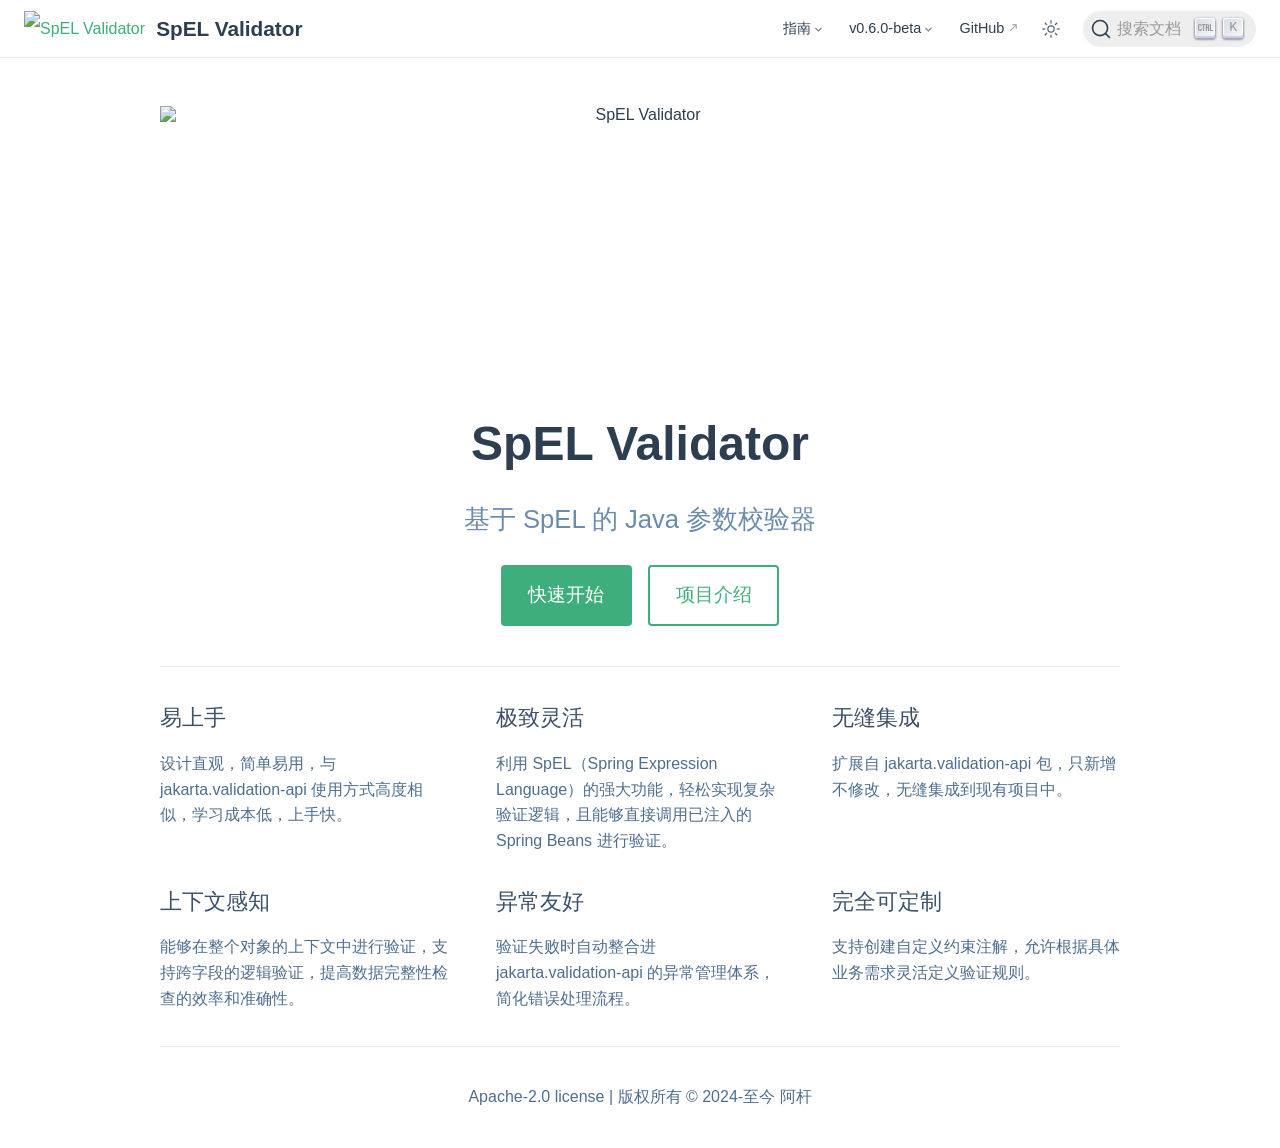
==== commit 5c4796f3: "Deploying to gh-pages from @ stick-i/spel-validator@dd1380e532da9843c753d818de1110f5a7174c9a 🚀" ====
--- a/index.html
+++ b/index.html
@@ -32,12 +32,12 @@
       }
     </script>
     <meta property="og:url" content="https://spel-validator.sticki.cn/"><meta property="og:site_name" content="SpEL Validator"><meta property="og:title" content="首页"><meta property="og:type" content="website"><meta property="og:locale" content="zh-CN"><meta property="og:updated_time" content="2024-11-07T11:02:38.000Z"><meta property="article:modified_time" content="2024-11-07T11:02:38.000Z"><script type="application/ld+json">{"@context":"https://schema.org","@type":"WebPage","name":"首页"}</script><link rel="icon" type="image/png" sizes="16x16" href="/images/logo.png"><link rel="icon" type="image/png" sizes="32x32" href="/images/logo.png"><link rel="manifest" href="/manifest.webmanifest"><meta name="application-name" content="SpEL Validator"><meta name="apple-mobile-web-app-title" content="SpEL Validator"><meta name="apple-mobile-web-app-status-bar-style" content="black"><link rel="apple-touch-icon" href="/images/logo.png"><link rel="mask-icon" href="/images/logo.png" color="#3eaf7c"><meta name="msapplication-TileColor" content="#3eaf7c"><meta name="theme-color" content="#3eaf7c"><title>首页 | SpEL Validator</title><meta name="description" content="基于 SpEL 的 Java 参数校验器">
-    <link rel="preload" href="/assets/style-DosLuUoa.css" as="style"><link rel="stylesheet" href="/assets/style-DosLuUoa.css">
-    <link rel="modulepreload" href="/assets/app-CoOLhOBd.js"><link rel="modulepreload" href="/assets/index.html-CV3hXiWP.js">
-    <link rel="prefetch" href="/assets/FAQ.html-BikRvgYh.js" as="script"><link rel="prefetch" href="/assets/custom.html-DpbDP5ad.js" as="script"><link rel="prefetch" href="/assets/getting-started.html-DGBdH6ED.js" as="script"><link rel="prefetch" href="/assets/introduction.html-D0LCt1-i.js" as="script"><link rel="prefetch" href="/assets/spel.html-DskszUCL.js" as="script"><link rel="prefetch" href="/assets/user-guide.html-LxBBBcJN.js" as="script"><link rel="prefetch" href="/assets/404.html-B1NtZ4pR.js" as="script"><link rel="prefetch" href="/assets/style-l0sNRNKZ.js" as="script"><link rel="prefetch" href="/assets/docsearch-l0sNRNKZ.js" as="script"><link rel="prefetch" href="/assets/index-B-M8YVCw.js" as="script">
+    <link rel="preload" href="/assets/style-DswAif9X.css" as="style"><link rel="stylesheet" href="/assets/style-DswAif9X.css">
+    <link rel="modulepreload" href="/assets/app-BmQ0fA94.js"><link rel="modulepreload" href="/assets/index.html-CQL_JsnJ.js">
+    <link rel="prefetch" href="/assets/FAQ.html-CzI9IG4c.js" as="script"><link rel="prefetch" href="/assets/annotation-guide.html-CT73srSf.js" as="script"><link rel="prefetch" href="/assets/changelog.html-TDIRjMmo.js" as="script"><link rel="prefetch" href="/assets/custom.html-CBQIdFOC.js" as="script"><link rel="prefetch" href="/assets/getting-started.html-Rd1YgboS.js" as="script"><link rel="prefetch" href="/assets/i18n.html-BdFZr6zD.js" as="script"><link rel="prefetch" href="/assets/introduction.html-HxBg-fkR.js" as="script"><link rel="prefetch" href="/assets/principle.html-B4Fu9C_N.js" as="script"><link rel="prefetch" href="/assets/spel.html-BsdVgxrx.js" as="script"><link rel="prefetch" href="/assets/user-guide.html-3CNVKFf-.js" as="script"><link rel="prefetch" href="/assets/404.html-BQTKcT7D.js" as="script"><link rel="prefetch" href="/assets/style-l0sNRNKZ.js" as="script"><link rel="prefetch" href="/assets/docsearch-l0sNRNKZ.js" as="script"><link rel="prefetch" href="/assets/index-B-M8YVCw.js" as="script">
   </head>
   <body>
-    <div id="app"><!--[--><div class="vp-theme-container no-sidebar external-link-icon"><!--[--><header class="vp-navbar"><div class="vp-toggle-sidebar-button" title="切换侧边栏" aria-expanded="false" role="button" tabindex="0"><div class="icon" aria-hidden="true"><span></span><span></span><span></span></div></div><span><a class="route-link" href="/"><img class="vp-site-logo" src="/images/hero.png" alt="SpEL Validator"><span class="vp-site-name vp-hide-mobile" aria-hidden="true">SpEL Validator</span></a></span><div class="vp-navbar-items-wrapper" style=""><!--[--><!--]--><nav class="vp-navbar-items vp-hide-mobile" aria-label="site navigation"><!--[--><div class="vp-navbar-item"><div class="vp-navbar-dropdown-wrapper"><button class="vp-navbar-dropdown-title" type="button" aria-label="指南"><span class="title">指南</span><span class="arrow down"></span></button><button class="vp-navbar-dropdown-title-mobile" type="button" aria-label="指南"><span class="title">指南</span><span class="right arrow"></span></button><ul style="display:none;" class="vp-navbar-dropdown"><!--[--><li class="vp-navbar-dropdown-item"><a class="route-link auto-link" href="/guide/introduction.html" aria-label="介绍"><!---->介绍<!----></a></li><li class="vp-navbar-dropdown-item"><a class="route-link auto-link" href="/guide/getting-started.html" aria-label="快速开始"><!---->快速开始<!----></a></li><li class="vp-navbar-dropdown-item"><a class="route-link auto-link" href="/guide/user-guide.html" aria-label="使用指南"><!---->使用指南<!----></a></li><li class="vp-navbar-dropdown-item"><a class="route-link auto-link" href="/guide/spel.html" aria-label="SpEL 表达式"><!---->SpEL 表达式<!----></a></li><li class="vp-navbar-dropdown-item"><a class="route-link auto-link" href="/guide/custom.html" aria-label="自定义约束注解"><!---->自定义约束注解<!----></a></li><li class="vp-navbar-dropdown-item"><a class="route-link auto-link" href="/guide/FAQ.html" aria-label="常见问题"><!---->常见问题<!----></a></li><!--]--></ul></div></div><div class="vp-navbar-item"><div class="vp-navbar-dropdown-wrapper"><button class="vp-navbar-dropdown-title" type="button" aria-label="v0.5.2-beta"><span class="title">v0.5.2-beta</span><span class="arrow down"></span></button><button class="vp-navbar-dropdown-title-mobile" type="button" aria-label="v0.5.2-beta"><span class="title">v0.5.2-beta</span><span class="right arrow"></span></button><ul style="display:none;" class="vp-navbar-dropdown"><!--[--><li class="vp-navbar-dropdown-item"><a class="auto-link external-link" href="https://github.com/stick-i/spel-validator/releases" aria-label="更新日志" rel="noopener noreferrer" target="_blank"><!---->更新日志<!----></a></li><!--]--></ul></div></div><div class="vp-navbar-item"><a class="auto-link external-link" href="https://github.com/stick-i/spel-validator" aria-label="GitHub" rel="noopener noreferrer" target="_blank"><!---->GitHub<!----></a></div><!--]--></nav><!--[--><!--]--><button class="vp-toggle-color-mode-button" title="切换颜色模式"><svg class="light-icon" viewbox="0 0 32 32" style=""><path d="M16 12.005a4 4 0 1 1-4 4a4.005 4.005 0 0 1 4-4m0-2a6 6 0 1 0 6 6a6 6 0 0 0-6-6z" fill="currentColor"></path><path d="M5.394 6.813l1.414-1.415l3.506 3.506L8.9 10.318z" fill="currentColor"></path><path d="M2 15.005h5v2H2z" fill="currentColor"></path><path d="M5.394 25.197L8.9 21.691l1.414 1.415l-3.506 3.505z" fill="currentColor"></path><path d="M15 25.005h2v5h-2z" fill="currentColor"></path><path d="M21.687 23.106l1.414-1.415l3.506 3.506l-1.414 1.414z" fill="currentColor"></path><path d="M25 15.005h5v2h-5z" fill="currentColor"></path><path d="M21.687 8.904l3.506-3.506l1.414 1.415l-3.506 3.505z" fill="currentColor"></path><path d="M15 2.005h2v5h-2z" fill="currentColor"></path></svg><svg class="dark-icon" viewbox="0 0 32 32" style="display:none;"><path d="M13.502 5.414a15.075 15.075 0 0 0 11.594 18.194a11.113 11.113 0 0 1-7.975 3.39c-.138 0-.278.005-.418 0a11.094 11.094 0 0 1-3.2-21.584M14.98 3a1.002 1.002 0 0 0-.175.016a13.096 13.096 0 0 0 1.825 25.981c.164.006.328 0 .49 0a13.072 13.072 0 0 0 10.703-5.555a1.01 1.01 0 0 0-.783-1.565A13.08 13.08 0 0 1 15.89 4.38A1.015 1.015 0 0 0 14.98 3z" fill="currentColor"></path></svg></button><!--[--><div id="docsearch-container" style="display:none;"></div><div><button type="button" class="DocSearch DocSearch-Button" aria-label="搜索文档"><span class="DocSearch-Button-Container"><svg width="20" height="20" class="DocSearch-Search-Icon" viewBox="0 0 20 20"><path d="M14.386 14.386l4.0877 4.0877-4.0877-4.0877c-2.9418 2.9419-7.7115 2.9419-10.6533 0-2.9419-2.9418-2.9419-7.7115 0-10.6533 2.9418-2.9419 7.7115-2.9419 10.6533 0 2.9419 2.9418 2.9419 7.7115 0 10.6533z" stroke="currentColor" fill="none" fill-rule="evenodd" stroke-linecap="round" stroke-linejoin="round"></path></svg><span class="DocSearch-Button-Placeholder">搜索文档</span></span><span class="DocSearch-Button-Keys"><kbd class="DocSearch-Button-Key"><svg width="15" height="15" class="DocSearch-Control-Key-Icon"><path d="M4.505 4.496h2M5.505 5.496v5M8.216 4.496l.055 5.993M10 7.5c.333.333.5.667.5 1v2M12.326 4.5v5.996M8.384 4.496c1.674 0 2.116 0 2.116 1.5s-.442 1.5-2.116 1.5M3.205 9.303c-.09.448-.277 1.21-1.241 1.203C1 10.5.5 9.513.5 8V7c0-1.57.5-2.5 1.464-2.494.964.006 1.134.598 1.24 1.342M12.553 10.5h1.953" stroke-width="1.2" stroke="currentColor" fill="none" stroke-linecap="square"></path></svg></kbd><kbd class="DocSearch-Button-Key">K</kbd></span></button></div><!--]--></div></header><!--]--><div class="vp-sidebar-mask"></div><!--[--><aside class="vp-sidebar"><nav class="vp-navbar-items" aria-label="site navigation"><!--[--><div class="vp-navbar-item"><div class="vp-navbar-dropdown-wrapper"><button class="vp-navbar-dropdown-title" type="button" aria-label="指南"><span class="title">指南</span><span class="arrow down"></span></button><button class="vp-navbar-dropdown-title-mobile" type="button" aria-label="指南"><span class="title">指南</span><span class="right arrow"></span></button><ul style="display:none;" class="vp-navbar-dropdown"><!--[--><li class="vp-navbar-dropdown-item"><a class="route-link auto-link" href="/guide/introduction.html" aria-label="介绍"><!---->介绍<!----></a></li><li class="vp-navbar-dropdown-item"><a class="route-link auto-link" href="/guide/getting-started.html" aria-label="快速开始"><!---->快速开始<!----></a></li><li class="vp-navbar-dropdown-item"><a class="route-link auto-link" href="/guide/user-guide.html" aria-label="使用指南"><!---->使用指南<!----></a></li><li class="vp-navbar-dropdown-item"><a class="route-link auto-link" href="/guide/spel.html" aria-label="SpEL 表达式"><!---->SpEL 表达式<!----></a></li><li class="vp-navbar-dropdown-item"><a class="route-link auto-link" href="/guide/custom.html" aria-label="自定义约束注解"><!---->自定义约束注解<!----></a></li><li class="vp-navbar-dropdown-item"><a class="route-link auto-link" href="/guide/FAQ.html" aria-label="常见问题"><!---->常见问题<!----></a></li><!--]--></ul></div></div><div class="vp-navbar-item"><div class="vp-navbar-dropdown-wrapper"><button class="vp-navbar-dropdown-title" type="button" aria-label="v0.5.2-beta"><span class="title">v0.5.2-beta</span><span class="arrow down"></span></button><button class="vp-navbar-dropdown-title-mobile" type="button" aria-label="v0.5.2-beta"><span class="title">v0.5.2-beta</span><span class="right arrow"></span></button><ul style="display:none;" class="vp-navbar-dropdown"><!--[--><li class="vp-navbar-dropdown-item"><a class="auto-link external-link" href="https://github.com/stick-i/spel-validator/releases" aria-label="更新日志" rel="noopener noreferrer" target="_blank"><!---->更新日志<!----></a></li><!--]--></ul></div></div><div class="vp-navbar-item"><a class="auto-link external-link" href="https://github.com/stick-i/spel-validator" aria-label="GitHub" rel="noopener noreferrer" target="_blank"><!---->GitHub<!----></a></div><!--]--></nav><!--[--><!--]--><!----><!--[--><!--]--></aside><!--]--><!--[--><main class="vp-home"><header class="vp-hero"><img class="vp-hero-image" src="/./images/hero.png" alt="SpEL Validator" height="280"><h1 id="main-title">SpEL Validator</h1><p class="vp-hero-description">基于 SpEL 的 Java 参数校验器</p><p class="vp-hero-actions"><!--[--><a class="route-link auto-link vp-hero-action-button primary" href="/guide/getting-started.html" aria-label="快速开始"><!---->快速开始<!----></a><a class="route-link auto-link vp-hero-action-button secondary" href="/guide/introduction.html" aria-label="项目介绍"><!---->项目介绍<!----></a><!--]--></p></header><div class="vp-features"><!--[--><div class="vp-feature"><h2>易上手</h2><p>设计直观，简单易用，与 jakarta.validation-api 使用方式高度相似，学习成本低，上手快。</p></div><div class="vp-feature"><h2>极致灵活</h2><p>利用 SpEL（Spring Expression Language）的强大功能，轻松实现复杂验证逻辑，且能够直接调用已注入的 Spring Beans 进行验证。</p></div><div class="vp-feature"><h2>无缝集成</h2><p>扩展自 jakarta.validation-api 包，只新增不修改，无缝集成到现有项目中。</p></div><div class="vp-feature"><h2>上下文感知</h2><p>能够在整个对象的上下文中进行验证，支持跨字段的逻辑验证，提高数据完整性检查的效率和准确性。</p></div><div class="vp-feature"><h2>异常友好</h2><p>验证失败时自动整合进 jakarta.validation-api 的异常管理体系，简化错误处理流程。</p></div><div class="vp-feature"><h2>完全可定制</h2><p>支持创建自定义约束注解，允许根据具体业务需求灵活定义验证规则。</p></div><!--]--></div><div class="theme-default-content"><div></div></div><!--[--><div class="vp-footer">Apache-2.0 license | 版权所有 © 2024-至今 阿杆</div><!--]--></main><!--]--></div><!--[--><!----><!--]--><!--]--></div>
-    <script type="module" src="/assets/app-CoOLhOBd.js" defer></script>
+    <div id="app"><!--[--><div class="vp-theme-container no-sidebar external-link-icon"><!--[--><header class="vp-navbar"><div class="vp-toggle-sidebar-button" title="切换侧边栏" aria-expanded="false" role="button" tabindex="0"><div class="icon" aria-hidden="true"><span></span><span></span><span></span></div></div><span><a class="route-link" href="/"><img class="vp-site-logo" src="/images/hero.png" alt="SpEL Validator"><span class="vp-site-name vp-hide-mobile" aria-hidden="true">SpEL Validator</span></a></span><div class="vp-navbar-items-wrapper" style=""><!--[--><!--]--><nav class="vp-navbar-items vp-hide-mobile" aria-label="site navigation"><!--[--><div class="vp-navbar-item"><div class="vp-navbar-dropdown-wrapper"><button class="vp-navbar-dropdown-title" type="button" aria-label="指南"><span class="title">指南</span><span class="arrow down"></span></button><button class="vp-navbar-dropdown-title-mobile" type="button" aria-label="指南"><span class="title">指南</span><span class="right arrow"></span></button><ul style="display:none;" class="vp-navbar-dropdown"><!--[--><li class="vp-navbar-dropdown-item"><a class="route-link auto-link" href="/guide/introduction.html" aria-label="组件介绍"><!---->组件介绍<!----></a></li><li class="vp-navbar-dropdown-item"><a class="route-link auto-link" href="/guide/getting-started.html" aria-label="快速开始"><!---->快速开始<!----></a></li><li class="vp-navbar-dropdown-item"><a class="route-link auto-link" href="/guide/user-guide.html" aria-label="使用指南"><!---->使用指南<!----></a></li><li class="vp-navbar-dropdown-item"><a class="route-link auto-link" href="/guide/spel.html" aria-label="SpEL 表达式"><!---->SpEL 表达式<!----></a></li><li class="vp-navbar-dropdown-item"><a class="route-link auto-link" href="/guide/custom.html" aria-label="自定义约束注解"><!---->自定义约束注解<!----></a></li><li class="vp-navbar-dropdown-item"><a class="route-link auto-link" href="/guide/i18n.html" aria-label="国际化消息"><!---->国际化消息<!----></a></li><li class="vp-navbar-dropdown-item"><a class="route-link auto-link" href="/guide/principle.html" aria-label="工作原理"><!---->工作原理<!----></a></li><li class="vp-navbar-dropdown-item"><a class="route-link auto-link" href="/guide/FAQ.html" aria-label="常见问题"><!---->常见问题<!----></a></li><!--]--></ul></div></div><div class="vp-navbar-item"><div class="vp-navbar-dropdown-wrapper"><button class="vp-navbar-dropdown-title" type="button" aria-label="v0.6.0-beta"><span class="title">v0.6.0-beta</span><span class="arrow down"></span></button><button class="vp-navbar-dropdown-title-mobile" type="button" aria-label="v0.6.0-beta"><span class="title">v0.6.0-beta</span><span class="right arrow"></span></button><ul style="display:none;" class="vp-navbar-dropdown"><!--[--><li class="vp-navbar-dropdown-item"><a class="route-link auto-link" href="/guide/changelog.html" aria-label="更新日志"><!---->更新日志<!----></a></li><li class="vp-navbar-dropdown-item"><a class="auto-link external-link" href="https://github.com/stick-i/spel-validator/releases" aria-label="GitHub Releases" rel="noopener noreferrer" target="_blank"><!---->GitHub Releases<!----></a></li><!--]--></ul></div></div><div class="vp-navbar-item"><a class="auto-link external-link" href="https://github.com/stick-i/spel-validator" aria-label="GitHub" rel="noopener noreferrer" target="_blank"><!---->GitHub<!----></a></div><!--]--></nav><!--[--><!--]--><button class="vp-toggle-color-mode-button" title="切换颜色模式"><svg class="light-icon" viewbox="0 0 32 32" style=""><path d="M16 12.005a4 4 0 1 1-4 4a4.005 4.005 0 0 1 4-4m0-2a6 6 0 1 0 6 6a6 6 0 0 0-6-6z" fill="currentColor"></path><path d="M5.394 6.813l1.414-1.415l3.506 3.506L8.9 10.318z" fill="currentColor"></path><path d="M2 15.005h5v2H2z" fill="currentColor"></path><path d="M5.394 25.197L8.9 21.691l1.414 1.415l-3.506 3.505z" fill="currentColor"></path><path d="M15 25.005h2v5h-2z" fill="currentColor"></path><path d="M21.687 23.106l1.414-1.415l3.506 3.506l-1.414 1.414z" fill="currentColor"></path><path d="M25 15.005h5v2h-5z" fill="currentColor"></path><path d="M21.687 8.904l3.506-3.506l1.414 1.415l-3.506 3.505z" fill="currentColor"></path><path d="M15 2.005h2v5h-2z" fill="currentColor"></path></svg><svg class="dark-icon" viewbox="0 0 32 32" style="display:none;"><path d="M13.502 5.414a15.075 15.075 0 0 0 11.594 18.194a11.113 11.113 0 0 1-7.975 3.39c-.138 0-.278.005-.418 0a11.094 11.094 0 0 1-3.2-21.584M14.98 3a1.002 1.002 0 0 0-.175.016a13.096 13.096 0 0 0 1.825 25.981c.164.006.328 0 .49 0a13.072 13.072 0 0 0 10.703-5.555a1.01 1.01 0 0 0-.783-1.565A13.08 13.08 0 0 1 15.89 4.38A1.015 1.015 0 0 0 14.98 3z" fill="currentColor"></path></svg></button><!--[--><div id="docsearch-container" style="display:none;"></div><div><button type="button" class="DocSearch DocSearch-Button" aria-label="搜索文档"><span class="DocSearch-Button-Container"><svg width="20" height="20" class="DocSearch-Search-Icon" viewBox="0 0 20 20"><path d="M14.386 14.386l4.0877 4.0877-4.0877-4.0877c-2.9418 2.9419-7.7115 2.9419-10.6533 0-2.9419-2.9418-2.9419-7.7115 0-10.6533 2.9418-2.9419 7.7115-2.9419 10.6533 0 2.9419 2.9418 2.9419 7.7115 0 10.6533z" stroke="currentColor" fill="none" fill-rule="evenodd" stroke-linecap="round" stroke-linejoin="round"></path></svg><span class="DocSearch-Button-Placeholder">搜索文档</span></span><span class="DocSearch-Button-Keys"><kbd class="DocSearch-Button-Key"><svg width="15" height="15" class="DocSearch-Control-Key-Icon"><path d="M4.505 4.496h2M5.505 5.496v5M8.216 4.496l.055 5.993M10 7.5c.333.333.5.667.5 1v2M12.326 4.5v5.996M8.384 4.496c1.674 0 2.116 0 2.116 1.5s-.442 1.5-2.116 1.5M3.205 9.303c-.09.448-.277 1.21-1.241 1.203C1 10.5.5 9.513.5 8V7c0-1.57.5-2.5 1.464-2.494.964.006 1.134.598 1.24 1.342M12.553 10.5h1.953" stroke-width="1.2" stroke="currentColor" fill="none" stroke-linecap="square"></path></svg></kbd><kbd class="DocSearch-Button-Key">K</kbd></span></button></div><!--]--></div></header><!--]--><div class="vp-sidebar-mask"></div><!--[--><aside class="vp-sidebar"><nav class="vp-navbar-items" aria-label="site navigation"><!--[--><div class="vp-navbar-item"><div class="vp-navbar-dropdown-wrapper"><button class="vp-navbar-dropdown-title" type="button" aria-label="指南"><span class="title">指南</span><span class="arrow down"></span></button><button class="vp-navbar-dropdown-title-mobile" type="button" aria-label="指南"><span class="title">指南</span><span class="right arrow"></span></button><ul style="display:none;" class="vp-navbar-dropdown"><!--[--><li class="vp-navbar-dropdown-item"><a class="route-link auto-link" href="/guide/introduction.html" aria-label="组件介绍"><!---->组件介绍<!----></a></li><li class="vp-navbar-dropdown-item"><a class="route-link auto-link" href="/guide/getting-started.html" aria-label="快速开始"><!---->快速开始<!----></a></li><li class="vp-navbar-dropdown-item"><a class="route-link auto-link" href="/guide/user-guide.html" aria-label="使用指南"><!---->使用指南<!----></a></li><li class="vp-navbar-dropdown-item"><a class="route-link auto-link" href="/guide/spel.html" aria-label="SpEL 表达式"><!---->SpEL 表达式<!----></a></li><li class="vp-navbar-dropdown-item"><a class="route-link auto-link" href="/guide/custom.html" aria-label="自定义约束注解"><!---->自定义约束注解<!----></a></li><li class="vp-navbar-dropdown-item"><a class="route-link auto-link" href="/guide/i18n.html" aria-label="国际化消息"><!---->国际化消息<!----></a></li><li class="vp-navbar-dropdown-item"><a class="route-link auto-link" href="/guide/principle.html" aria-label="工作原理"><!---->工作原理<!----></a></li><li class="vp-navbar-dropdown-item"><a class="route-link auto-link" href="/guide/FAQ.html" aria-label="常见问题"><!---->常见问题<!----></a></li><!--]--></ul></div></div><div class="vp-navbar-item"><div class="vp-navbar-dropdown-wrapper"><button class="vp-navbar-dropdown-title" type="button" aria-label="v0.6.0-beta"><span class="title">v0.6.0-beta</span><span class="arrow down"></span></button><button class="vp-navbar-dropdown-title-mobile" type="button" aria-label="v0.6.0-beta"><span class="title">v0.6.0-beta</span><span class="right arrow"></span></button><ul style="display:none;" class="vp-navbar-dropdown"><!--[--><li class="vp-navbar-dropdown-item"><a class="route-link auto-link" href="/guide/changelog.html" aria-label="更新日志"><!---->更新日志<!----></a></li><li class="vp-navbar-dropdown-item"><a class="auto-link external-link" href="https://github.com/stick-i/spel-validator/releases" aria-label="GitHub Releases" rel="noopener noreferrer" target="_blank"><!---->GitHub Releases<!----></a></li><!--]--></ul></div></div><div class="vp-navbar-item"><a class="auto-link external-link" href="https://github.com/stick-i/spel-validator" aria-label="GitHub" rel="noopener noreferrer" target="_blank"><!---->GitHub<!----></a></div><!--]--></nav><!--[--><!--]--><!----><!--[--><!--]--></aside><!--]--><!--[--><main class="vp-home"><header class="vp-hero"><img class="vp-hero-image" src="/./images/hero.png" alt="SpEL Validator" height="280"><h1 id="main-title">SpEL Validator</h1><p class="vp-hero-description">基于 SpEL 的 Java 参数校验器</p><p class="vp-hero-actions"><!--[--><a class="route-link auto-link vp-hero-action-button primary" href="/guide/getting-started.html" aria-label="快速开始"><!---->快速开始<!----></a><a class="route-link auto-link vp-hero-action-button secondary" href="/guide/introduction.html" aria-label="项目介绍"><!---->项目介绍<!----></a><!--]--></p></header><div class="vp-features"><!--[--><div class="vp-feature"><h2>易上手</h2><p>设计直观，简单易用，与 jakarta.validation-api 使用方式高度相似，学习成本低，上手快。</p></div><div class="vp-feature"><h2>极致灵活</h2><p>利用 SpEL（Spring Expression Language）的强大功能，轻松实现复杂验证逻辑，且能够直接调用已注入的 Spring Beans 进行验证。</p></div><div class="vp-feature"><h2>无缝集成</h2><p>扩展自 jakarta.validation-api 包，只新增不修改，无缝集成到现有项目中。</p></div><div class="vp-feature"><h2>上下文感知</h2><p>能够在整个对象的上下文中进行验证，支持跨字段的逻辑验证，提高数据完整性检查的效率和准确性。</p></div><div class="vp-feature"><h2>异常友好</h2><p>验证失败时自动整合进 jakarta.validation-api 的异常管理体系，简化错误处理流程。</p></div><div class="vp-feature"><h2>完全可定制</h2><p>支持创建自定义约束注解，允许根据具体业务需求灵活定义验证规则。</p></div><!--]--></div><div class="theme-default-content"><div></div></div><!--[--><div class="vp-footer">Apache-2.0 license | 版权所有 © 2024-至今 阿杆</div><!--]--></main><!--]--></div><!--[--><!----><!--]--><!--]--></div>
+    <script type="module" src="/assets/app-BmQ0fA94.js" defer></script>
   </body>
 </html>
--- a/assets/style-DswAif9X.css
+++ b/assets/style-DswAif9X.css
@@ -0,0 +1 @@
+@charset "UTF-8";.vp-back-to-top-button{position:fixed!important;inset-inline-end:1rem;bottom:4rem;z-index:100;width:48px;height:48px;padding:12px;border-width:0;border-radius:50%;background:var(--back-to-top-bg-color);color:var(--back-to-top-color);box-shadow:2px 2px 10px 4px var(--back-to-top-shadow);cursor:pointer}@media (max-width: 959px){.vp-back-to-top-button{transform:scale(.8);transform-origin:100% 100%}}@media print{.vp-back-to-top-button{display:none}}.vp-back-to-top-button:hover{color:var(--back-to-top-color-hover)}.vp-back-to-top-button .back-to-top-icon{overflow:hidden;width:24px;height:24px;margin:0 auto;background:var(--back-to-top-icon-color);-webkit-mask-image:var(--back-to-top-icon);mask-image:var(--back-to-top-icon);-webkit-mask-position:50%;mask-position:50%;-webkit-mask-size:cover;mask-size:cover}.vp-scroll-progress{position:absolute;right:-2px;bottom:-2px;width:52px;height:52px}.vp-scroll-progress svg{width:100%;height:100%}.vp-scroll-progress circle{opacity:.9;transform:rotate(-90deg);transform-origin:50% 50%}.back-to-top-enter-active,.back-to-top-leave-active{transition:opacity .3s}.back-to-top-enter-from,.back-to-top-leave-to{opacity:0}:root{--back-to-top-z-index: 5;--back-to-top-icon: url("data:image/svg+xml,%3csvg%20xmlns='http://www.w3.org/2000/svg'%20viewBox='0%200%2048%2048'%3e%3cpath%20fill='none'%20stroke='currentColor'%20stroke-linecap='round'%20stroke-linejoin='round'%20stroke-width='4'%20d='M24.008%2014.1V42M12%2026l12-12l12%2012M12%206h24'%20/%3e%3c/svg%3e");--back-to-top-bg-color: #fff;--back-to-top-color: #3eaf7c;--back-to-top-icon-color: currentcolor;--back-to-top-color-hover: #71cda3;--back-to-top-shadow: rgb(0 0 0 / 20%)}:root{--code-copy-icon: url("data:image/svg+xml,%3csvg xmlns='http://www.w3.org/2000/svg' viewBox='0 0 24 24' fill='none' height='20' width='20' stroke='rgba(128,128,128,1)' stroke-width='2'%3e%3cpath stroke-linecap='round' stroke-linejoin='round' d='M9 5H7a2 2 0 0 0-2 2v12a2 2 0 0 0 2 2h10a2 2 0 0 0 2-2V7a2 2 0 0 0-2-2h-2M9 5a2 2 0 0 0 2 2h2a2 2 0 0 0 2-2M9 5a2 2 0 0 1 2-2h2a2 2 0 0 1 2 2' /%3e%3c/svg%3e");--code-copied-icon: url("data:image/svg+xml,%3csvg xmlns='http://www.w3.org/2000/svg' viewBox='0 0 24 24' fill='none' height='20' width='20' stroke='rgba(128,128,128,1)' stroke-width='2'%3e%3cpath stroke-linecap='round' stroke-linejoin='round' d='M9 5H7a2 2 0 0 0-2 2v12a2 2 0 0 0 2 2h10a2 2 0 0 0 2-2V7a2 2 0 0 0-2-2h-2M9 5a2 2 0 0 0 2 2h2a2 2 0 0 0 2-2M9 5a2 2 0 0 1 2-2h2a2 2 0 0 1 2 2m-6 9 2 2 4-4' /%3e%3c/svg%3e");--copy-code-color: var(--code-c-line-number, #9e9e9e);--copy-code-hover: var(--code-highlight-bg-color, rgb(0 0 0 / 50%))}.vp-copy-code-button{position:absolute;top:.5em;right:.5em;z-index:5;width:2.5rem;height:2.5rem;padding:0;border-width:0;border-radius:.5rem;background:transparent;outline:none;opacity:0;cursor:pointer;transition:opacity .4s}@media print{.vp-copy-code-button{display:none}}.vp-copy-code-button:before{content:"";display:inline-block;width:1.25rem;height:1.25rem;padding:.625rem;background:currentcolor;color:var(--copy-code-color);font-size:1.25rem;-webkit-mask-image:var(--code-copy-icon);mask-image:var(--code-copy-icon);-webkit-mask-position:50%;mask-position:50%;-webkit-mask-size:1em;mask-size:1em;-webkit-mask-repeat:no-repeat;mask-repeat:no-repeat}.vp-copy-code-button:focus,.vp-copy-code-button.copied{opacity:1}.vp-copy-code-button:hover,.vp-copy-code-button.copied{background:var(--copy-code-hover)}.vp-copy-code-button.copied:before{-webkit-mask-image:var(--code-copied-icon);mask-image:var(--code-copied-icon)}.vp-copy-code-button.copied:after{content:attr(data-copied);position:absolute;top:0;right:calc(100% + .25rem);display:block;height:1.25rem;padding:.625rem;border-radius:.5rem;background:var(--copy-code-hover);color:var(--copy-code-color);font-weight:500;line-height:1.25rem;white-space:nowrap}.copy-code-disabled .vp-copy-code-button{display:none}body:not(.copy-code-disabled) div[class*=language-]:hover:before{display:none}body:not(.copy-code-disabled) div[class*=language-]:hover .vp-copy-code-button{opacity:1}:root{--medium-zoom-z-index: 100;--medium-zoom-bg-color: #fff;--medium-zoom-opacity: 1}.medium-zoom-overlay{z-index:var(--medium-zoom-z-index);background-color:var(--medium-zoom-bg-color)!important}.medium-zoom-overlay~img{z-index:calc(var(--medium-zoom-z-index) + 1)}.medium-zoom--opened .medium-zoom-overlay{opacity:var(--medium-zoom-opacity)}:root{--nprogress-color: #29d;--nprogress-z-index: 1031}#nprogress{pointer-events:none}#nprogress .bar{position:fixed;top:0;left:0;z-index:var(--nprogress-z-index);width:100%;height:2px;background:var(--nprogress-color)}.vp-badge{display:inline-block;vertical-align:top;height:18px;padding:0 6px;border-radius:3px;color:var(--c-bg);font-weight:600;font-size:14px;line-height:18px;transition:color var(--t-color),background-color var(--t-color)}.vp-badge.tip{background-color:var(--c-badge-tip)}.vp-badge.warning{background-color:var(--c-badge-warning);color:var(--c-badge-warning-text)}.vp-badge.danger{background-color:var(--c-badge-danger);color:var(--c-badge-danger-text)}.vp-badge+.vp-badge{margin-left:5px}.code-group-nav{margin-top:.85rem;margin-bottom:calc(-1.7rem - 6px);padding-top:10px;padding-bottom:calc(1.7rem - 6px);padding-left:10px;border-top-left-radius:6px;border-top-right-radius:6px;background-color:var(--c-code-group-tab-bg)}@media (max-width: 419px){.code-group-nav{margin-right:-1.5rem;margin-left:-1.5rem;border-radius:0}}.code-group-nav-tab{padding:5px;border:0;background-color:transparent;color:var(--c-code-group-tab-title);font-weight:600;font-size:.85em;line-height:1.4;cursor:pointer}.code-group-nav-tab:focus{outline:none}.code-group-nav-tab:focus-visible{outline:1px solid var(--c-code-group-tab-outline)}.code-group-nav-tab.active{border-bottom:var(--c-code-group-tab-active-border) 1px solid}.code-group-item{display:none}.code-group-item.active{display:block}.code-group-item>pre{background-color:orange}.vp-features{display:flex;flex-wrap:wrap;place-content:stretch space-between;align-items:flex-start;margin-top:2.5rem;padding:1.2rem 0;border-top:1px solid var(--c-border);transition:border-color var(--t-color)}@media (max-width: 719px){.vp-features{flex-direction:column}}.vp-feature{flex-grow:1;flex-basis:30%;max-width:30%}@media (max-width: 719px){.vp-feature{max-width:100%;padding:0 2.5rem}}.vp-feature h2{padding-bottom:0;border-bottom:none;color:var(--c-text-light);font-weight:500;font-size:1.4rem}@media (max-width: 419px){.vp-feature h2{font-size:1.25rem}}.vp-feature p{color:var(--c-text-lighter)}.vp-footer{padding:2.5rem;border-top:1px solid var(--c-border);color:var(--c-text-lighter);text-align:center;transition:border-color var(--t-color)}.vp-hero{text-align:center}.vp-hero-image{display:block;max-width:100%;max-height:280px;margin:3rem auto 1.5rem}@media (max-width: 419px){.vp-hero-image{max-height:210px;margin:2rem auto 1.2rem}}#main-title{font-size:3rem}@media (max-width: 419px){#main-title{font-size:2rem}}#main-title,.vp-hero-description,.vp-hero-actions{margin:1.8rem auto}@media (max-width: 419px){#main-title,.vp-hero-description,.vp-hero-actions{margin:1.2rem auto}}.vp-hero-actions{display:flex;flex-wrap:wrap;gap:1rem;justify-content:center}.vp-hero-description{max-width:35rem;color:var(--c-text-lightest);font-size:1.6rem;line-height:1.3}@media (max-width: 419px){.vp-hero-description{font-size:1.2rem}}.vp-hero-action-button{display:inline-block;box-sizing:border-box;padding:.8rem 1.6rem;border-width:2px;border-style:solid;border-radius:4px;font-size:1.2rem;transition:background-color var(--t-color)}@media (max-width: 419px){.vp-hero-action-button{padding:.6rem 1.2rem;font-size:1rem}}.vp-hero-action-button.primary{border-color:var(--c-brand);background-color:var(--c-brand);color:var(--c-bg)}.vp-hero-action-button.primary:hover{background-color:var(--c-brand-light)}.vp-hero-action-button.secondary{border-color:var(--c-brand);background-color:var(--c-bg);color:var(--c-brand)}.vp-hero-action-button.secondary:hover{background-color:var(--c-brand-light);color:var(--c-bg)}.vp-home{display:block;max-width:var(--homepage-width);margin:0 auto;padding:var(--navbar-height) 2rem 0}@media (max-width: 419px){.vp-home{padding-right:1.5rem;padding-left:1.5rem}}.vp-home .theme-default-content{margin:0;padding:0}.vp-site-logo{vertical-align:top;height:var(--navbar-line-height);margin-right:var(--navbar-padding-v)}.vp-site-name{position:relative;color:var(--c-text);font-weight:600;font-size:1.3rem}@media screen and (max-width: 719px){.vp-site-name{display:block;overflow:hidden;width:calc(100vw - 11rem);text-overflow:ellipsis;white-space:nowrap}}.vp-dropdown-enter-from,.vp-dropdown-leave-to{height:0!important}.vp-navbar-dropdown-wrapper{cursor:pointer}.vp-navbar-dropdown-wrapper:not(.mobile){height:1.8rem}.vp-navbar-dropdown-wrapper:not(.mobile):hover .vp-navbar-dropdown,.vp-navbar-dropdown-wrapper:not(.mobile).open .vp-navbar-dropdown{display:block!important}.vp-navbar-dropdown-wrapper.mobile .vp-navbar-dropdown{overflow:hidden;transition:height .1s ease-out;padding-top:.5rem}.vp-navbar-dropdown-wrapper:not(.mobile) .vp-navbar-dropdown{position:absolute;top:100%;right:0;display:none;overflow-y:auto;box-sizing:border-box;height:auto!important;max-height:calc(100vh - 2.7rem);margin:0;padding:.6rem 0;border:1px solid var(--c-border);border-bottom-color:var(--c-border-dark);border-radius:.25rem;background-color:var(--c-bg-navbar);text-align:left;white-space:nowrap}.vp-navbar-dropdown-title{display:block;padding:inherit;border:none;background:transparent;color:var(--c-text);font-weight:500;font-size:.9rem;font-family:inherit;line-height:1.4rem;cursor:inherit}.vp-navbar-dropdown-wrapper.mobile .vp-navbar-dropdown-title{display:none}.vp-navbar-dropdown-title:hover{border-color:transparent}.vp-navbar-dropdown-title-mobile{display:none;padding:inherit;border:none;background:transparent;color:var(--c-text);font-weight:600;font-size:inherit;font-family:inherit;line-height:1.4rem;cursor:inherit}.vp-navbar-dropdown-wrapper.mobile .vp-navbar-dropdown-title-mobile{display:block}.vp-navbar-dropdown-title-mobile:hover{color:var(--c-text-accent)}.vp-navbar-dropdown-item{color:inherit;line-height:1.7rem}.vp-navbar-dropdown-item a{position:relative;display:block;margin-bottom:0;padding:0 1.5rem 0 1.25rem;border-bottom:none;font-weight:400;line-height:1.7rem}.vp-navbar-dropdown-item a:hover,.vp-navbar-dropdown-item a.route-link-active{color:var(--c-text-accent)}.vp-navbar-dropdown-item a.route-link-active:after{content:"";position:absolute;top:calc(50% - 2px);left:9px;width:0;height:0;border-top:3px solid transparent;border-bottom:3px solid transparent;border-left:5px solid var(--c-text-accent)}.vp-navbar-dropdown-wrapper.mobile .vp-navbar-dropdown-item>a{font-size:15px;line-height:2rem}.vp-navbar-dropdown-subtitle{margin:.45rem 0 0;padding:1rem 0 .45rem;border-top:1px solid var(--c-border);font-size:.9rem}.vp-navbar-dropdown-wrapper.mobile .vp-navbar-dropdown-subtitle{margin-top:0;padding-top:0;padding-bottom:0;border-top:0;font-size:15px;line-height:2rem}.vp-navbar-dropdown-item:first-child .vp-navbar-dropdown-subtitle{margin-top:0;padding-top:0;border-top:0}.vp-navbar-dropdown-subtitle>span{padding:0 1.5rem 0 1.25rem}.vp-navbar-dropdown-subtitle>a{font-weight:inherit}.vp-navbar-dropdown-subtitle>a.route-link-active:after{display:none}.vp-navbar-dropdown-subitem-wrapper{padding:0;list-style:none}.vp-navbar-dropdown-subitem{font-size:.9em}.vp-navbar-dropdown-wrapper.mobile .vp-navbar-dropdown-subitem{padding-left:1rem;font-size:14px}.vp-navbar-items{display:inline-block}@media print{.vp-navbar-items{display:none}}.vp-navbar-items a{display:inline-block;color:inherit;line-height:1.4rem}.vp-navbar-items a:hover,.vp-navbar-items a.route-link-active{color:var(--c-text)}.vp-navbar-item{position:relative;display:inline-block;margin-left:1.5rem;line-height:var(--navbar-line-height)}@media (max-width: 719px){.vp-navbar-item{margin-left:0}}.vp-navbar-item:first-child{margin-left:0}.vp-navbar-item a:hover,.vp-navbar-item a.route-link-active{color:var(--c-text-accent)}.vp-navbar-item>a:hover,.vp-navbar-item>a.route-link-active{margin-bottom:-2px;border-bottom:2px solid var(--c-text-accent)}@media (max-width: 719px){.vp-navbar-item>a:hover,.vp-navbar-item>a.route-link-active{margin-bottom:0;border-bottom:none}}.vp-toggle-color-mode-button{display:flex;margin:auto;margin-left:1rem;border:0;background:none;color:var(--c-text);opacity:.8;cursor:pointer}@media print{.vp-toggle-color-mode-button{display:none}}.vp-toggle-color-mode-button:hover{opacity:1}.vp-toggle-color-mode-button .light-icon,.vp-toggle-color-mode-button .dark-icon{width:1.25rem;height:1.25rem}.vp-toggle-sidebar-button{position:absolute;top:.6rem;left:1rem;display:none;padding:.6rem;cursor:pointer}@media screen and (max-width: 719px){.vp-toggle-sidebar-button{display:block}}.vp-toggle-sidebar-button .icon{display:flex;flex-direction:column;align-items:center;justify-content:center;width:1.25rem;height:1.25rem;cursor:inherit}.vp-toggle-sidebar-button .icon span{display:inline-block;width:100%;height:2px;border-radius:2px;background-color:var(--c-text);transition:transform var(--t-transform)}.vp-toggle-sidebar-button .icon span:nth-child(2){margin:6px 0}.vp-theme-container.sidebar-open .vp-toggle-sidebar-button .icon span:nth-child(1){transform:rotate(45deg) translate3d(5.5px,5.5px,0)}.vp-theme-container.sidebar-open .vp-toggle-sidebar-button .icon span:nth-child(2){transform:scale3d(0,1,1)}.vp-theme-container.sidebar-open .vp-toggle-sidebar-button .icon span:nth-child(3){transform:rotate(-45deg) translate3d(6px,-6px,0)}.vp-theme-container.sidebar-open .vp-toggle-sidebar-button .icon span:nth-child(1),.vp-theme-container.sidebar-open .vp-toggle-sidebar-button .icon span:nth-child(3){transform-origin:center}.vp-navbar{--navbar-line-height: calc( var(--navbar-height) - 2 * var(--navbar-padding-v) );position:fixed;top:0;right:0;left:0;z-index:20;box-sizing:border-box;height:var(--navbar-height);padding:var(--navbar-padding-v) var(--navbar-padding-h);border-bottom:1px solid var(--c-border);background-color:var(--c-bg-navbar);line-height:var(--navbar-line-height);transition:background-color var(--t-color),border-color var(--t-color)}@media screen and (max-width: 719px){.vp-navbar{padding-left:4rem}}.vp-navbar-items-wrapper{position:absolute;top:var(--navbar-padding-v);right:var(--navbar-padding-h);display:flex;box-sizing:border-box;height:var(--navbar-line-height);padding-left:var(--navbar-padding-h);font-size:.9rem;white-space:nowrap}.vp-page-meta{max-width:var(--content-width);margin:0 auto;padding:.75rem 2.5rem;display:flex;flex-wrap:wrap;justify-content:space-between;overflow:auto}@media (max-width: 959px){.vp-page-meta{padding:2rem}}@media (max-width: 419px){.vp-page-meta{padding:1.5rem}}@media print{.vp-page-meta{margin:0!important;padding-right:0!important;padding-left:0!important}}@media (max-width: 719px){.vp-page-meta{display:block}}.vp-page-meta .vp-meta-item{flex-grow:1}.vp-page-meta .vp-meta-item .vp-meta-label{font-weight:500}.vp-page-meta .vp-meta-item .vp-meta-label:not(a){color:var(--c-text-lighter)}.vp-page-meta .vp-meta-item .vp-meta-info{color:var(--c-text-quote);font-weight:400}.vp-page-meta .git-info{text-align:end}.vp-page-meta .edit-link{margin-top:.25rem;margin-right:.5rem;margin-bottom:.25rem;font-size:14px}@media print{.vp-page-meta .edit-link{display:none}}.vp-page-meta .edit-link .edit-icon{position:relative;bottom:-.125em;width:1em;height:1em;margin-right:.25em}.vp-page-meta .last-updated,.vp-page-meta .contributors{margin-top:.25rem;margin-bottom:.25rem;font-size:14px}@media (max-width: 719px){.vp-page-meta .last-updated,.vp-page-meta .contributors{font-size:13px;text-align:start}}.vp-page-nav{display:flex;flex-wrap:wrap;max-width:var(--content-width, 740px);min-height:2rem;margin-top:0;margin-right:auto;margin-left:auto;padding:1rem 2rem 0;border-top:1px solid var(--c-border);transition:border-top var(--t-color)}@media (max-width: 959px){.vp-page-nav{padding-right:1rem;padding-left:1rem}}@media print{.vp-page-nav{display:none}}.vp-page-nav .route-link{display:inline-block;flex-grow:1;margin:.25rem;padding:.25rem .5rem;border:1px solid var(--c-border);border-radius:.25rem}.vp-page-nav .route-link:hover{background:var(--c-bg-light)}.vp-page-nav .route-link .hint{color:var(--c-text-quote);font-size:.875rem;line-height:2}.vp-page-nav .prev{text-align:start}.vp-page-nav .next{text-align:end}.vp-page{display:block;padding-top:var(--navbar-height);padding-bottom:2rem;padding-left:var(--sidebar-width)}@media (max-width: 959px){.vp-page{padding-left:var(--sidebar-width-mobile)}}@media (max-width: 719px){.vp-page{padding-left:0}}.vp-page .theme-default-content{max-width:var(--content-width);margin:0 auto;padding:2rem 2.5rem;padding-top:0}@media (max-width: 959px){.vp-page .theme-default-content{padding:2rem}}@media (max-width: 419px){.vp-page .theme-default-content{padding:1.5rem}}.vp-sidebar-item{border-left:.25rem solid transparent;color:var(--c-text);cursor:default}.vp-sidebar-item:focus-visible{outline-width:1px;outline-offset:-1px}.vp-sidebar-item.vp-sidebar-heading{box-sizing:border-box;width:100%;margin:0;padding:.35rem 1.5rem .35rem 1.25rem;font-weight:700;font-size:1.1em;transition:color .15s ease}.vp-sidebar-item.vp-sidebar-heading+.vp-sidebar-children{overflow:hidden;transition:height .1s ease-out;margin-bottom:.75rem}.vp-sidebar-item.collapsible{cursor:pointer}.vp-sidebar-item:not(.vp-sidebar-heading){display:inline-block;box-sizing:border-box;width:100%;margin:0;padding:.35rem 1rem .35rem 2rem;font-weight:400;font-size:1em;line-height:1.4}.vp-sidebar-item:not(.vp-sidebar-heading)+.vp-sidebar-children{padding-left:1rem;font-size:.95em}.vp-sidebar-children .vp-sidebar-children .vp-sidebar-item:not(.vp-sidebar-heading){padding:.25rem 1rem .25rem 1.75rem}.vp-sidebar-children .vp-sidebar-children .vp-sidebar-item:not(.vp-sidebar-heading).active{border-left-color:transparent;font-weight:500}a.vp-sidebar-heading+.vp-sidebar-children .vp-sidebar-item:not(.vp-sidebar-heading).active{border-left-color:transparent}.vp-sidebar-item.active:not(p.vp-sidebar-heading){border-left-color:var(--c-text-accent);color:var(--c-text-accent);font-weight:600}a.vp-sidebar-item{cursor:pointer}a.vp-sidebar-item:hover{color:var(--c-text-accent)}.vp-sidebar-items{margin:0;padding:1.5rem 0;list-style-type:none}@media (max-width: 719px){.vp-sidebar-items{padding:1rem 0}}.vp-sidebar-items ul{margin:0;padding:0;list-style-type:none}.vp-sidebar-items a{display:inline-block}.vp-sidebar{position:fixed;top:var(--navbar-height);bottom:0;left:0;z-index:10;overflow-y:auto;box-sizing:border-box;width:var(--sidebar-width);margin:0;border-right:1px solid var(--c-border);background-color:var(--c-bg-sidebar);font-size:16px;transition:transform var(--t-transform),background-color var(--t-color),border-color var(--t-color);scrollbar-color:var(--c-brand) var(--c-border);scrollbar-width:thin}@media (max-width: 959px){.vp-sidebar{width:var(--sidebar-width-mobile);font-size:15px}}@media (max-width: 719px){.vp-sidebar{top:0;padding-top:var(--navbar-height);transform:translate(-100%)}}.vp-sidebar::-webkit-scrollbar{width:7px}.vp-sidebar::-webkit-scrollbar-track{background-color:var(--c-border)}.vp-sidebar::-webkit-scrollbar-thumb{background-color:var(--c-brand)}.vp-sidebar .vp-navbar-items{display:none;padding:.5rem 0 .75rem;border-bottom:1px solid var(--c-border);transition:border-color var(--t-color)}@media (max-width: 719px){.vp-sidebar .vp-navbar-items{display:block}.vp-sidebar .vp-navbar-items .vp-navbar-dropdown-item a.route-link-active:after{top:calc(1rem - 2px)}}.vp-sidebar .vp-navbar-items ul{margin:0;padding:0;list-style-type:none}.vp-sidebar .vp-navbar-items a{font-weight:600}.vp-sidebar .vp-navbar-item{display:block;padding:.5rem 0 .5rem 1.5rem;font-size:1.1em;line-height:1.25rem}.vp-sidebar-mask{position:fixed;top:0;left:0;z-index:9;display:none;width:100vw;height:100vh}.vp-theme-container.no-navbar .vp-sidebar{top:0}@media (max-width: 719px){.vp-theme-container.no-navbar .vp-sidebar{padding-top:0}}.vp-theme-container.no-navbar .vp-page{padding-top:0}.vp-theme-container.no-navbar .theme-default-content h1,.vp-theme-container.no-navbar .theme-default-content h2,.vp-theme-container.no-navbar .theme-default-content h3,.vp-theme-container.no-navbar .theme-default-content h4,.vp-theme-container.no-navbar .theme-default-content h5,.vp-theme-container.no-navbar .theme-default-content h6{margin-top:1.5rem;padding-top:0}.vp-theme-container.no-sidebar .vp-sidebar{display:none}@media (max-width: 719px){.vp-theme-container.no-sidebar .vp-sidebar{display:block}}.vp-theme-container.no-sidebar .vp-page{padding-left:0}@media (max-width: 719px){.vp-theme-container.sidebar-open .vp-sidebar{transform:translate(0)}.vp-theme-container.sidebar-open .vp-sidebar-mask{display:block}}.fade-slide-y-enter-active{transition:all .2s ease}.fade-slide-y-leave-active{transition:all .2s cubic-bezier(1,.5,.8,1)}.fade-slide-y-enter-from,.fade-slide-y-leave-to{opacity:0;transform:translateY(10px)}.vp-theme-container[data-v-7a1f396e]{max-width:740px;margin:0 auto;padding:2rem 2.5rem}@media (max-width: 959px){.vp-theme-container[data-v-7a1f396e]{padding:2rem}}html,body{background:#fff}html{font-size:16px;font-display:optional;-webkit-font-smoothing:antialiased;-moz-osx-font-smoothing:grayscale;-webkit-tap-highlight-color:transparent}@media print{html{font-size:12pt}}body{min-height:100vh;margin:0;padding:0;color:#2c3e50;font-synthesis:style}a{color:#3eaf7c;font-weight:500;text-decoration:none;overflow-wrap:break-word}kbd{display:inline-block;min-width:1em;margin-inline:.125rem;padding:.25em;border:1px solid #eee;border-radius:.25em;box-shadow:1px 1px 4px #00000026;line-height:1;letter-spacing:-.1em;text-align:center}:not(pre)>code{margin:0;padding:3px 6px;border-radius:4px;background:#7f7f7f1f;font-size:.875em;overflow-wrap:break-word}table code{padding:.1rem .4rem}p a code{color:#3eaf7c;font-weight:400}strong{font-weight:600}h1,h2,h3,h4,h5,h6{font-weight:600;line-height:1.25;overflow-wrap:break-word}h1:focus-visible,h2:focus-visible,h3:focus-visible,h4:focus-visible,h5:focus-visible,h6:focus-visible{outline:none}h1{font-size:2rem}h2{padding-bottom:.3rem;border-bottom:1px solid #eaecef;font-size:1.65rem}h3{font-size:1.35rem}h4{font-size:1.15rem}h5{font-size:1.05rem}h6{font-size:1rem}a.header-anchor{position:relative;color:inherit;text-decoration:none}a.header-anchor:hover:before{content:"¶";position:absolute;top:.4167em;left:-.75em;color:var(--c-brand);font-size:.75em}a.header-anchor:focus-visible{outline:none}a.header-anchor:focus-visible:before{content:"¶";position:absolute;left:-.75em;color:var(--c-brand);outline:auto}p,ul,ol{line-height:1.6;overflow-wrap:break-word}@media print{p,ul,ol{line-height:1.5}}ul,ol{padding-inline-start:1.2em}blockquote{margin:1rem 0;padding:.25rem 0 .25rem 1rem;border-inline-start:.2rem solid #ddd;color:#666;font-size:1rem;overflow-wrap:break-word}blockquote>p{margin:0}hr{border:0;border-top:1px solid #eaecef}table{display:block;overflow-x:auto;margin:1rem 0;border-collapse:collapse}tr:nth-child(odd){background:#f6f8fa}th,td{padding:.6em 1em;border:1px solid #dfe2e5}pre{text-align:left;direction:ltr;white-space:pre;word-spacing:normal;word-wrap:normal;word-break:normal;overflow-wrap:unset;-moz-tab-size:4;-o-tab-size:4;tab-size:4;-webkit-hyphens:none;hyphens:none}@media print{pre{white-space:pre-wrap}}pre code{padding:0;border-radius:0}@page{margin:2cm;font-size:12pt;size:a4}@media print{*,:after,:before{box-shadow:none!important;text-shadow:none!important}h2,h3,p{orphans:3;widows:3}h2,h3{page-break-after:avoid}a{color:inherit;font-weight:inherit!important;font-size:inherit!important;text-decoration:underline}a.header-anchor{text-decoration:none}abbr[title]:after{content:" (" attr(title) ")"}pre{border:1px solid #eee;white-space:pre-wrap!important}pre>code{white-space:pre-wrap!important}blockquote{border-inline-start:.2rem solid #ddd;color:inherit}blockquote,pre{orphans:5;widows:5}img,tr,canvas{page-break-inside:avoid}}@media (prefers-reduced-motion: reduce){*,:before,:after{background-attachment:initial!important;scroll-behavior:auto!important;transition-delay:0s!important;transition-duration:0s!important;animation-duration:1ms!important;animation-delay:-1ms!important;animation-iteration-count:1!important}}:root{--c-brand: #3eaf7c;--c-brand-light: #4abf8a;--c-bg: #fff;--c-bg-light: #f3f4f5;--c-bg-lighter: #eee;--c-bg-dark: #ebebec;--c-bg-darker: #e6e6e6;--c-bg-navbar: var(--c-bg);--c-bg-sidebar: var(--c-bg);--c-bg-arrow: #ccc;--c-text: #2c3e50;--c-text-accent: var(--c-brand);--c-text-light: #3a5169;--c-text-lighter: #4e6e8e;--c-text-lightest: #6a8bad;--c-text-quote: #999;--c-border: #eaecef;--c-border-dark: #dfe2e5;--c-tip: #42b983;--c-tip-bg: var(--c-bg-light);--c-tip-title: var(--c-text);--c-tip-text: var(--c-text);--c-tip-text-accent: var(--c-text-accent);--c-warning: #ffc310;--c-warning-bg: #fffae3;--c-warning-bg-light: #fff3ba;--c-warning-bg-lighter: #fff0b0;--c-warning-border-dark: #f7dc91;--c-warning-details-bg: #fff5ca;--c-warning-title: #f1b300;--c-warning-text: #746000;--c-warning-text-accent: #edb100;--c-warning-text-light: #c1971c;--c-warning-text-quote: #ccab49;--c-danger: #f11e37;--c-danger-bg: #ffe0e0;--c-danger-bg-light: #ffcfde;--c-danger-bg-lighter: #ffc9c9;--c-danger-border-dark: #f1abab;--c-danger-details-bg: #ffd4d4;--c-danger-title: #ed1e2c;--c-danger-text: #600;--c-danger-text-accent: #bd1a1a;--c-danger-text-light: #b5474d;--c-danger-text-quote: #c15b5b;--c-details-bg: #eee;--c-badge-tip: var(--c-tip);--c-badge-warning: #ecc808;--c-badge-warning-text: var(--c-bg);--c-badge-danger: #dc2626;--c-badge-danger-text: var(--c-bg);--c-code-group-tab-title: rgb(255 255 255 / 90%);--c-code-group-tab-bg: var(--code-bg-color);--c-code-group-tab-outline: var(var(--c-code-group-tab-title));--c-code-group-tab-active-border: var(--c-brand);--t-color: .3s ease;--t-transform: .3s ease;--font-family: -apple-system, "BlinkMacSystemFont", "Segoe UI", roboto, oxygen, ubuntu, cantarell, "Fira Sans", "Droid Sans", "Helvetica Neue", sans-serif;--navbar-height: 3.6rem;--navbar-padding-v: .7rem;--navbar-padding-h: 1.5rem;--sidebar-width: 20rem;--sidebar-width-mobile: calc(var(--sidebar-width) * .82);--content-width: 740px;--homepage-width: 960px;--external-link-icon: url("data:image/svg+xml, %3Csvg xmlns='http://www.w3.org/2000/svg' viewBox='0 0 24 24' %3E%3Cpath d='M0 0h24v24H0V0z' fill='none' /%3E%3Cpath d='M9 5v2h6.59L4 18.59 5.41 20 17 8.41V15h2V5H9z' /%3E%3C/svg%3E");--external-link-icon-color: var(--c-text-quote)}.vp-back-to-top-button{--back-to-top-color: var(--c-brand);--back-to-top-color-hover: var(--c-brand-light);--back-to-top-bg-color: var(--c-bg)}.vp-catalog-wrapper{--catalog-bg-color: var(--c-bg);--catalog-bg-secondary-color: var(--c-bg-dark);--catalog-border-color: var(--c-border);--catalog-active-color: var(--c-brand);--catalog-hover-color: var(--c-brand-light)}.waline-wrapper{--waline-bg-color: var(--c-bg);--waline-bg-color-light: var(--c-bg-light);--waline-text-color: var(--c-color);--waline-border: 1px solid var(--c-border);--waline-border-color: var(--c-border);--waline-theme-color: var(--c-brand);--waline-active-color: var(--c-brand-light)}.DocSearch{--docsearch-primary-color: var(--c-brand);--docsearch-text-color: var(--c-text);--docsearch-highlight-color: var(--c-brand);--docsearch-muted-color: var(--c-text-quote);--docsearch-container-background: rgb(9 10 17 / 80%);--docsearch-modal-background: var(--c-bg-light);--docsearch-searchbox-background: var(--c-bg-lighter);--docsearch-searchbox-focus-background: var(--c-bg);--docsearch-searchbox-shadow: inset 0 0 0 2px var(--c-brand);--docsearch-hit-color: var(--c-text-light);--docsearch-hit-active-color: var(--c-bg);--docsearch-hit-background: var(--c-bg);--docsearch-hit-shadow: 0 1px 3px 0 var(--c-border-dark);--docsearch-footer-background: var(--c-bg)}.medium-zoom-overlay{--medium-zoom-bg-color: var(--c-bg)}.vp-notice-wrapper{--notice-color: var(--c-text);--notice-bg-color: var(--c-bg);--notice-primary-color: var(--c-brand);--notice-primary-text-color: var(--c-bg);--notice-primary-hover-color: var(--c-brand-light);--notice-button-color: var(--c-bg-light);--notice-button-hover-color: var(--c-bg-lighter)}#nprogress{--nprogress-color: var(--c-brand)}body{--photo-swipe-bullet: var(--c-bg);--photo-swipe-bullet-active: var(--c-brand);--pwa-text-color: var(--c-text);--pwa-bg-color: var(--c-bg);--pwa-border-color: var(--c-brand);--pwa-btn-text-color: var(--c-bg);--pwa-btn-bg-color: var(--c-brand);--pwa-btn-hover-bg-color: var(--c-brand-light)}.redirect-modal-mask{--redirect-bg-color: var(--c-bg);--redirect-bg-color-light: var(--c-bg-light);--redirect-bg-color-lighter: var(--c-bg-lighter);--redirect-text-color: var(--c-text);--redirect-primary-color: var(--c-brand);--redirect-primary-hover-color: var(--c-brand-light);--redirect-primary-text-color: var(--c-bg)}.search-box{--search-bg-color: var(--c-bg);--search-accent-color: var(--c-brand);--search-text-color: var(--c-text);--search-border-color: var(--c-border);--search-item-text-color: var(--c-text-lighter);--search-item-focus-bg-color: var(--c-bg-light)}html.dark{--c-brand: #3aa675;--c-brand-light: #349469;--c-bg: #22272e;--c-bg-light: #2b313a;--c-bg-lighter: #262c34;--c-bg-dark: #343b44;--c-bg-darker: #37404c;--c-text: #adbac7;--c-text-light: #96a7b7;--c-text-lighter: #8b9eb0;--c-text-lightest: #8094a8;--c-border: #3e4c5a;--c-border-dark: #34404c;--c-tip: #318a62;--c-warning: #e0ad15;--c-warning-bg: #2d2f2d;--c-warning-bg-light: #423e2a;--c-warning-bg-lighter: #44442f;--c-warning-border-dark: #957c35;--c-warning-details-bg: #39392d;--c-warning-title: #fdca31;--c-warning-text: #d8d96d;--c-warning-text-accent: #ffbf00;--c-warning-text-light: #ddb84b;--c-warning-text-quote: #ccab49;--c-danger: #fc1e38;--c-danger-bg: #39232c;--c-danger-bg-light: #4b2b35;--c-danger-bg-lighter: #553040;--c-danger-border-dark: #a25151;--c-danger-details-bg: #482936;--c-danger-title: #fc2d3b;--c-danger-text: #ea9ca0;--c-danger-text-accent: #fd3636;--c-danger-text-light: #d9777c;--c-danger-text-quote: #d56b6b;--c-details-bg: #323843;--c-badge-warning: var(--c-warning);--c-badge-warning-text: #3c2e05;--c-badge-danger: var(--c-danger);--c-badge-danger-text: #401416}html.dark .DocSearch{--docsearch-logo-color: var(--c-text);--docsearch-modal-shadow: inset 1px 1px 0 0 #2c2e40, 0 3px 8px 0 #000309;--docsearch-key-shadow: inset 0 -2px 0 0 #282d55, inset 0 0 1px 1px #51577d, 0 2px 2px 0 rgb(3 4 9 / 30%);--docsearch-key-gradient: linear-gradient(-225deg, #444950, #1c1e21);--docsearch-footer-shadow: inset 0 1px 0 0 rgb(73 76 106 / 50%), 0 -4px 8px 0 rgb(0 0 0 / 20%)}html.dark body{--pwa-shadow-color: rgb(0 0 0 / 30%);--pwa-content-color: #ccc;--pwa-content-light-color: #999}html,body{background-color:var(--c-bg);transition:background-color var(--t-color)}html.dark{color-scheme:dark}body{color:var(--c-text);font-size:1rem;font-family:var(--font-family)}h2{border-color:var(--c-border);transition:border-color var(--t-color)}a{color:var(--c-text-accent)}code{background-color:var(--c-bg-light);color:var(--c-text-lighter);font-family:var(--code-font-family);transition:background-color var(--t-color)}p a code{color:var(--c-text-accent)}kbd{border-color:var(--c-border-dark);transition:border-color var(--t-color)}blockquote{border-color:var(--c-border-dark);color:var(--c-text-quote);transition:border-color var(--t-color)}hr{border-color:var(--c-border);transition:border-color var(--t-color)}table{transition:border-color var(--t-color)}tr:nth-child(odd){background-color:var(--c-bg-light);transition:background-color var(--t-color)}tr:nth-child(odd) code{background-color:var(--c-bg-dark)}th,td{border-color:var(--c-border-dark);transition:border-color var(--t-color)}.theme-default-content h1,.theme-default-content h2,.theme-default-content h3,.theme-default-content h4,.theme-default-content h5,.theme-default-content h6{margin-top:calc(.5rem - var(--navbar-height));margin-bottom:0;padding-top:calc(1rem + var(--navbar-height))}.theme-default-content h1:first-child,.theme-default-content h2:first-child,.theme-default-content h3:first-child,.theme-default-content h4:first-child,.theme-default-content h5:first-child,.theme-default-content h6:first-child{margin-bottom:1rem}.theme-default-content h1:first-child+p,.theme-default-content h1:first-child+pre,.theme-default-content h1:first-child+.custom-container,.theme-default-content h2:first-child+p,.theme-default-content h2:first-child+pre,.theme-default-content h2:first-child+.custom-container,.theme-default-content h3:first-child+p,.theme-default-content h3:first-child+pre,.theme-default-content h3:first-child+.custom-container,.theme-default-content h4:first-child+p,.theme-default-content h4:first-child+pre,.theme-default-content h4:first-child+.custom-container,.theme-default-content h5:first-child+p,.theme-default-content h5:first-child+pre,.theme-default-content h5:first-child+.custom-container,.theme-default-content h6:first-child+p,.theme-default-content h6:first-child+pre,.theme-default-content h6:first-child+.custom-container{margin-top:2rem}@media (max-width: 419px){.theme-default-content h1{font-size:1.9rem}}.theme-default-content a:not(.header-anchor){text-decoration:underline}.theme-default-content img{max-width:100%}div[class*=language-]{margin:.75rem 0;transition:background-color var(--t-color),color var(--t-color)}@media (max-width: 419px){div[class*=language-]{--code-border-radius: 0;margin:.75rem -1.5rem}}div[class*=language-] .line.diff,div[class*=language-] .line.highlighted{transition:background-color var(--t-color)}.custom-container{transition:color var(--t-color),border-color var(--t-color),background-color var(--t-color)}.custom-container .custom-container-title{font-weight:600}.custom-container .custom-container-title:not(:only-child){margin-bottom:-.4rem}.custom-container.tip,.custom-container.warning,.custom-container.danger{margin:1rem 0;padding:.1rem 1.5rem;border-left-width:.5rem;border-left-style:solid}.custom-container.tip{border-color:var(--c-tip);background-color:var(--c-tip-bg);color:var(--c-tip-text)}.custom-container.tip .custom-container-title{color:var(--c-tip-title)}.custom-container.tip a{color:var(--c-tip-text-accent)}.custom-container.tip code{background-color:var(--c-bg-dark)}.custom-container.warning{--external-link-icon-color: var(--c-warning-text-quote);border-color:var(--c-warning);background-color:var(--c-warning-bg);color:var(--c-warning-text)}.custom-container.warning .custom-container-title{color:var(--c-warning-title)}.custom-container.warning a{color:var(--c-warning-text-accent)}.custom-container.warning blockquote{border-left-color:var(--c-warning-border-dark);color:var(--c-warning-text-quote)}.custom-container.warning code{background-color:var(--c-warning-bg-light);color:var(--c-warning-text-light)}.custom-container.warning details{background-color:var(--c-warning-details-bg)}.custom-container.warning details code{background-color:var(--c-warning-bg-lighter)}.custom-container.danger{--external-link-icon-color: var(--c-danger-text-quote);border-color:var(--c-danger);background-color:var(--c-danger-bg);color:var(--c-danger-text)}.custom-container.danger .custom-container-title{color:var(--c-danger-title)}.custom-container.danger a{color:var(--c-danger-text-accent)}.custom-container.danger blockquote{border-left-color:var(--c-danger-border-dark);color:var(--c-danger-text-quote)}.custom-container.danger code{background-color:var(--c-danger-bg-light);color:var(--c-danger-text-light)}.custom-container.danger details{background-color:var(--c-danger-details-bg)}.custom-container.danger details code{background-color:var(--c-danger-bg-lighter)}.custom-container.details{position:relative;display:block;margin:1.6em 0;padding:1.6em;border-radius:2px;background-color:var(--c-details-bg)}.custom-container.details code{background-color:var(--c-bg-darker)}.custom-container.details h4{margin-top:0}.custom-container.details figure:last-child,.custom-container.details p:last-child{margin-bottom:0;padding-bottom:0}.custom-container.details summary{outline:none;cursor:pointer}.table-of-contents .vp-badge{vertical-align:middle}.arrow{display:inline-block;vertical-align:middle;width:1em;height:1em;background-image:url("data:image/svg+xml,%3Csvg xmlns='http://www.w3.org/2000/svg' viewBox='0 0 24 24'%3E%3Cpath fill='rgba(0,0,0,0.5)' d='M7.41 15.41L12 10.83l4.59 4.58L18 14l-6-6-6 6z'/%3E%3C/svg%3E");background-position:center;background-repeat:no-repeat;line-height:normal;transition:all .3s}html.dark .arrow{background-image:url("data:image/svg+xml,%3Csvg xmlns='http://www.w3.org/2000/svg' viewBox='0 0 24 24'%3E%3Cpath fill='rgba(255,255,255,0.5)' d='M7.41 15.41L12 10.83l4.59 4.58L18 14l-6-6-6 6z'/%3E%3C/svg%3E")}.arrow.down{transform:rotate(180deg)}.arrow.right{transform:rotate(90deg)}.arrow.left{transform:rotate(-90deg)}.vp-external-link-icon:after{content:"";display:inline-block;flex-shrink:0;width:11px;height:11px;margin-top:-1px;margin-left:4px;background:var(--external-link-icon-color);-webkit-mask-image:var(--external-link-icon);mask-image:var(--external-link-icon)}.external-link-icon .external-link:after{content:"";display:inline-block;flex-shrink:0;width:11px;height:11px;margin-top:-1px;margin-left:4px;background:var(--external-link-icon-color);-webkit-mask-image:var(--external-link-icon);mask-image:var(--external-link-icon)}.external-link-icon .theme-default-content a[href*="://"]:not(.no-external-link-icon):after,.external-link-icon .theme-default-content a[target=_blank]:not(.no-external-link-icon):after{content:"";display:inline-block;flex-shrink:0;width:11px;height:11px;margin-top:-1px;margin-left:4px;background:var(--external-link-icon-color);-webkit-mask-image:var(--external-link-icon);mask-image:var(--external-link-icon)}@media screen and (max-width: 719px){.vp-hide-mobile{display:none}}#vp-comment{max-width:var(--content-width);margin:0 auto;padding:2rem 2.5rem}@media (max-width: 959px){#vp-comment{padding:2rem}}@media (max-width: 419px){#vp-comment{padding:1.5rem}}.vp-navbar .DocSearch{transition:background-color var(--t-color)}.vp-navbar .search-box{vertical-align:top;flex:0 0 auto}:root{--code-padding-x: 1.25rem;--code-padding-y: 1rem;--code-border-radius: 6px;--code-line-height: 1.6;--code-font-family: consolas, monaco, "Andale Mono", "Ubuntu Mono", monospace}div[class*=language-]{position:relative;border-radius:var(--code-border-radius);background-color:var(--code-c-bg)}div[class*=language-]:before{content:attr(data-title);position:absolute;top:.8em;right:1em;z-index:3;color:var(--code-c-text);font-size:.75rem}div[class*=language-] pre{position:relative;z-index:1;overflow-x:auto;margin:.75rem 0;border-radius:var(--code-border-radius);font-size:14px;font-family:var(--code-font-family);line-height:var(--code-line-height)}div[class*=language-] pre code{display:block;box-sizing:border-box;width:-moz-fit-content;width:fit-content;min-width:100%;padding:var(--code-padding-y) var(--code-padding-x);background-color:transparent!important;overflow-wrap:unset;-webkit-font-smoothing:auto;-moz-osx-font-smoothing:auto}:root{--code-c-text: #9e9e9e;--code-c-highlight-bg: rgb(0 0 0 / 66%)}.shiki span{color:var(--shiki-light, inherit)}[data-theme=dark] .shiki span{color:var(--shiki-dark, inherit)}div[data-highlighter=shiki]{background-color:var(--code-c-bg, --shiki-light-bg)}[data-theme=dark] div[data-highlighter=shiki]{background-color:var(--code-c-bg, --shiki-dark-bg)}:root{--code-line-number-width: 3.5rem}div[class*=language-]:not(.line-numbers-mode) .line-numbers{display:none}div[class*=language-].line-numbers-mode:after{content:"";position:absolute;top:0;left:0;width:var(--code-line-number-width);height:100%;border-right:1px solid var(--code-highlight-bg-color);border-radius:var(--code-border-radius) 0 0 var(--code-border-radius)}div[class*=language-].line-numbers-mode pre{vertical-align:middle;margin-left:var(--code-line-number-width)}div[class*=language-].line-numbers-mode code{padding-left:1rem}div[class*=language-].line-numbers-mode .line-numbers{counter-reset:line-number;position:absolute;top:0;width:var(--code-line-number-width);padding-top:var(--code-padding-y);color:var(--code-c-line-number, --code-c-text);font-size:.875em;line-height:var(--code-line-height);text-align:center}div[class*=language-].line-numbers-mode .line-number{position:relative;z-index:3;font-family:var(--code-font-family);-webkit-user-select:none;-moz-user-select:none;user-select:none}div[class*=language-].line-numbers-mode .line-number:before{content:counter(line-number);counter-increment:line-number}/*! @docsearch/css 3.9.0 | MIT License | © Algolia, Inc. and contributors | https://docsearch.algolia.com */:root{--docsearch-primary-color:#5468ff;--docsearch-text-color:#1c1e21;--docsearch-spacing:12px;--docsearch-icon-stroke-width:1.4;--docsearch-highlight-color:var(--docsearch-primary-color);--docsearch-muted-color:#969faf;--docsearch-container-background:rgba(101,108,133,.8);--docsearch-logo-color:#5468ff;--docsearch-modal-width:560px;--docsearch-modal-height:600px;--docsearch-modal-background:#f5f6f7;--docsearch-modal-shadow:inset 1px 1px 0 0 hsla(0,0%,100%,.5),0 3px 8px 0 #555a64;--docsearch-searchbox-height:56px;--docsearch-searchbox-background:#ebedf0;--docsearch-searchbox-focus-background:#fff;--docsearch-searchbox-shadow:inset 0 0 0 2px var(--docsearch-primary-color);--docsearch-hit-height:56px;--docsearch-hit-color:#444950;--docsearch-hit-active-color:#fff;--docsearch-hit-background:#fff;--docsearch-hit-shadow:0 1px 3px 0 #d4d9e1;--docsearch-key-gradient:linear-gradient(-225deg,#d5dbe4,#f8f8f8);--docsearch-key-shadow:inset 0 -2px 0 0 #cdcde6,inset 0 0 1px 1px #fff,0 1px 2px 1px rgba(30,35,90,.4);--docsearch-key-pressed-shadow:inset 0 -2px 0 0 #cdcde6,inset 0 0 1px 1px #fff,0 1px 1px 0 rgba(30,35,90,.4);--docsearch-footer-height:44px;--docsearch-footer-background:#fff;--docsearch-footer-shadow:0 -1px 0 0 #e0e3e8,0 -3px 6px 0 rgba(69,98,155,.12)}html[data-theme=dark]{--docsearch-text-color:#f5f6f7;--docsearch-container-background:rgba(9,10,17,.8);--docsearch-modal-background:#15172a;--docsearch-modal-shadow:inset 1px 1px 0 0 #2c2e40,0 3px 8px 0 #000309;--docsearch-searchbox-background:#090a11;--docsearch-searchbox-focus-background:#000;--docsearch-hit-color:#bec3c9;--docsearch-hit-shadow:none;--docsearch-hit-background:#090a11;--docsearch-key-gradient:linear-gradient(-26.5deg,#565872,#31355b);--docsearch-key-shadow:inset 0 -2px 0 0 #282d55,inset 0 0 1px 1px #51577d,0 2px 2px 0 rgba(3,4,9,.3);--docsearch-key-pressed-shadow:inset 0 -2px 0 0 #282d55,inset 0 0 1px 1px #51577d,0 1px 1px 0 #0304094d;--docsearch-footer-background:#1e2136;--docsearch-footer-shadow:inset 0 1px 0 0 rgba(73,76,106,.5),0 -4px 8px 0 rgba(0,0,0,.2);--docsearch-logo-color:#fff;--docsearch-muted-color:#7f8497}.DocSearch-Button{align-items:center;background:var(--docsearch-searchbox-background);border:0;border-radius:40px;color:var(--docsearch-muted-color);cursor:pointer;display:flex;font-weight:500;height:36px;justify-content:space-between;margin:0 0 0 16px;padding:0 8px;-webkit-user-select:none;-moz-user-select:none;user-select:none}.DocSearch-Button:active,.DocSearch-Button:focus,.DocSearch-Button:hover{background:var(--docsearch-searchbox-focus-background);box-shadow:var(--docsearch-searchbox-shadow);color:var(--docsearch-text-color);outline:none}.DocSearch-Button-Container{align-items:center;display:flex}.DocSearch-Search-Icon{stroke-width:1.6}.DocSearch-Button .DocSearch-Search-Icon{color:var(--docsearch-text-color)}.DocSearch-Button-Placeholder{font-size:1rem;padding:0 12px 0 6px}.DocSearch-Button-Keys{display:flex;min-width:calc(40px + .8em)}.DocSearch-Button-Key{align-items:center;background:var(--docsearch-key-gradient);border:0;border-radius:3px;box-shadow:var(--docsearch-key-shadow);color:var(--docsearch-muted-color);display:flex;height:18px;justify-content:center;margin-right:.4em;padding:0 0 2px;position:relative;top:-1px;transition-duration:.1s;transition-property:all;transition-timing-function:cubic-bezier(.4,0,.2,1);width:20px}@media (prefers-reduced-motion){.DocSearch-Button-Key{transition:none}}.DocSearch-Button-Key--pressed{box-shadow:var(--docsearch-key-pressed-shadow);transform:translate3d(0,1px,0)}@media (max-width:768px){.DocSearch-Button-Keys,.DocSearch-Button-Placeholder{display:none}}.DocSearch--active{overflow:hidden!important}.DocSearch-Container,.DocSearch-Container *{box-sizing:border-box}.DocSearch-Container{background-color:var(--docsearch-container-background);height:100vh;left:0;position:fixed;top:0;width:100vw;z-index:200}.DocSearch-Container a{text-decoration:none}.DocSearch-Link{-webkit-appearance:none;-moz-appearance:none;appearance:none;background:none;border:0;color:var(--docsearch-highlight-color);cursor:pointer;font:inherit;margin:0;padding:0}.DocSearch-Modal{background:var(--docsearch-modal-background);border-radius:6px;box-shadow:var(--docsearch-modal-shadow);flex-direction:column;margin:60px auto auto;max-width:var(--docsearch-modal-width);position:relative}.DocSearch-SearchBar{display:flex;padding:var(--docsearch-spacing) var(--docsearch-spacing) 0}.DocSearch-Form{align-items:center;background:var(--docsearch-searchbox-focus-background);border-radius:4px;box-shadow:var(--docsearch-searchbox-shadow);display:flex;height:var(--docsearch-searchbox-height);margin:0;padding:0 var(--docsearch-spacing);position:relative;width:100%}.DocSearch-Input{-webkit-appearance:none;-moz-appearance:none;appearance:none;background:transparent;border:0;color:var(--docsearch-text-color);flex:1;font:inherit;font-size:1.2em;height:100%;outline:none;padding:0 0 0 8px;width:80%}.DocSearch-Input::-moz-placeholder{color:var(--docsearch-muted-color);opacity:1}.DocSearch-Input::placeholder{color:var(--docsearch-muted-color);opacity:1}.DocSearch-Input::-webkit-search-cancel-button,.DocSearch-Input::-webkit-search-decoration,.DocSearch-Input::-webkit-search-results-button,.DocSearch-Input::-webkit-search-results-decoration{display:none}.DocSearch-LoadingIndicator,.DocSearch-MagnifierLabel,.DocSearch-Reset{margin:0;padding:0}.DocSearch-MagnifierLabel,.DocSearch-Reset{align-items:center;color:var(--docsearch-highlight-color);display:flex;justify-content:center}.DocSearch-Container--Stalled .DocSearch-MagnifierLabel,.DocSearch-LoadingIndicator{display:none}.DocSearch-Container--Stalled .DocSearch-LoadingIndicator{align-items:center;color:var(--docsearch-highlight-color);display:flex;justify-content:center}@media screen and (prefers-reduced-motion:reduce){.DocSearch-Reset{animation:none;-webkit-appearance:none;-moz-appearance:none;appearance:none;background:none;border:0;border-radius:50%;color:var(--docsearch-icon-color);cursor:pointer;right:0;stroke-width:var(--docsearch-icon-stroke-width)}}.DocSearch-Reset{animation:fade-in .1s ease-in forwards;-webkit-appearance:none;-moz-appearance:none;appearance:none;background:none;border:0;border-radius:50%;color:var(--docsearch-icon-color);cursor:pointer;padding:2px;right:0;stroke-width:var(--docsearch-icon-stroke-width)}.DocSearch-Reset[hidden]{display:none}.DocSearch-Reset:hover{color:var(--docsearch-highlight-color)}.DocSearch-LoadingIndicator svg,.DocSearch-MagnifierLabel svg{height:24px;width:24px}.DocSearch-Cancel{display:none}.DocSearch-Dropdown{max-height:calc(var(--docsearch-modal-height) - var(--docsearch-searchbox-height) - var(--docsearch-spacing) - var(--docsearch-footer-height));min-height:var(--docsearch-spacing);overflow-y:auto;overflow-y:overlay;padding:0 var(--docsearch-spacing);scrollbar-color:var(--docsearch-muted-color) var(--docsearch-modal-background);scrollbar-width:thin}.DocSearch-Dropdown::-webkit-scrollbar{width:12px}.DocSearch-Dropdown::-webkit-scrollbar-track{background:transparent}.DocSearch-Dropdown::-webkit-scrollbar-thumb{background-color:var(--docsearch-muted-color);border:3px solid var(--docsearch-modal-background);border-radius:20px}.DocSearch-Dropdown ul{list-style:none;margin:0;padding:0}.DocSearch-Label{font-size:.75em;line-height:1.6em}.DocSearch-Help,.DocSearch-Label{color:var(--docsearch-muted-color)}.DocSearch-Help{font-size:.9em;margin:0;-webkit-user-select:none;-moz-user-select:none;user-select:none}.DocSearch-Title{font-size:1.2em}.DocSearch-Logo a{display:flex}.DocSearch-Logo svg{color:var(--docsearch-logo-color);margin-left:8px}.DocSearch-Hits:last-of-type{margin-bottom:24px}.DocSearch-Hits mark{background:none;color:var(--docsearch-highlight-color)}.DocSearch-HitsFooter{color:var(--docsearch-muted-color);display:flex;font-size:.85em;justify-content:center;margin-bottom:var(--docsearch-spacing);padding:var(--docsearch-spacing)}.DocSearch-HitsFooter a{border-bottom:1px solid;color:inherit}.DocSearch-Hit{border-radius:4px;display:flex;padding-bottom:4px;position:relative;scroll-margin-top:40px}@media screen and (prefers-reduced-motion:reduce){.DocSearch-Hit--deleting{transition:none}}.DocSearch-Hit--deleting{opacity:0;transition:all .25s linear}@media screen and (prefers-reduced-motion:reduce){.DocSearch-Hit--favoriting{transition:none}}.DocSearch-Hit--favoriting{transform:scale(0);transform-origin:top center;transition:all .25s linear;transition-delay:.25s}.DocSearch-Hit a{background:var(--docsearch-hit-background);border-radius:4px;box-shadow:var(--docsearch-hit-shadow);display:block;padding-left:var(--docsearch-spacing);width:100%}.DocSearch-Hit-source{background:var(--docsearch-modal-background);color:var(--docsearch-highlight-color);font-size:.85em;font-weight:600;line-height:32px;margin:0 -4px;padding:8px 4px 0;position:sticky;top:0;z-index:10}.DocSearch-Hit-Tree{color:var(--docsearch-muted-color);height:var(--docsearch-hit-height);opacity:.5;stroke-width:var(--docsearch-icon-stroke-width);width:24px}.DocSearch-Hit[aria-selected=true] a{background-color:var(--docsearch-highlight-color)}.DocSearch-Hit[aria-selected=true] mark{text-decoration:underline}.DocSearch-Hit-Container{align-items:center;color:var(--docsearch-hit-color);display:flex;flex-direction:row;height:var(--docsearch-hit-height);padding:0 var(--docsearch-spacing) 0 0}.DocSearch-Hit-icon{height:20px;width:20px}.DocSearch-Hit-action,.DocSearch-Hit-icon{color:var(--docsearch-muted-color);stroke-width:var(--docsearch-icon-stroke-width)}.DocSearch-Hit-action{align-items:center;display:flex;height:22px;width:22px}.DocSearch-Hit-action svg{display:block;height:18px;width:18px}.DocSearch-Hit-action+.DocSearch-Hit-action{margin-left:6px}.DocSearch-Hit-action-button{-webkit-appearance:none;-moz-appearance:none;appearance:none;background:none;border:0;border-radius:50%;color:inherit;cursor:pointer;padding:2px}svg.DocSearch-Hit-Select-Icon{display:none}.DocSearch-Hit[aria-selected=true] .DocSearch-Hit-Select-Icon{display:block}.DocSearch-Hit-action-button:focus,.DocSearch-Hit-action-button:hover{background:#0003;transition:background-color .1s ease-in}@media screen and (prefers-reduced-motion:reduce){.DocSearch-Hit-action-button:focus,.DocSearch-Hit-action-button:hover{transition:none}}.DocSearch-Hit-action-button:focus path,.DocSearch-Hit-action-button:hover path{fill:#fff}.DocSearch-Hit-content-wrapper{display:flex;flex:1 1 auto;flex-direction:column;font-weight:500;justify-content:center;line-height:1.2em;margin:0 8px;overflow-x:hidden;position:relative;text-overflow:ellipsis;white-space:nowrap;width:80%}.DocSearch-Hit-title{font-size:.9em}.DocSearch-Hit-path{color:var(--docsearch-muted-color);font-size:.75em}.DocSearch-Hit[aria-selected=true] .DocSearch-Hit-Tree,.DocSearch-Hit[aria-selected=true] .DocSearch-Hit-action,.DocSearch-Hit[aria-selected=true] .DocSearch-Hit-icon,.DocSearch-Hit[aria-selected=true] .DocSearch-Hit-path,.DocSearch-Hit[aria-selected=true] .DocSearch-Hit-text,.DocSearch-Hit[aria-selected=true] .DocSearch-Hit-title,.DocSearch-Hit[aria-selected=true] mark{color:var(--docsearch-hit-active-color)!important}@media screen and (prefers-reduced-motion:reduce){.DocSearch-Hit-action-button:focus,.DocSearch-Hit-action-button:hover{background:#0003;transition:none}}.DocSearch-ErrorScreen,.DocSearch-NoResults,.DocSearch-StartScreen{font-size:.9em;margin:0 auto;padding:36px 0;text-align:center;width:80%}.DocSearch-Screen-Icon{color:var(--docsearch-muted-color);padding-bottom:12px}.DocSearch-NoResults-Prefill-List{display:inline-block;padding-bottom:24px;text-align:left}.DocSearch-NoResults-Prefill-List ul{display:inline-block;padding:8px 0 0}.DocSearch-NoResults-Prefill-List li{list-style-position:inside;list-style-type:"» "}.DocSearch-Prefill{-webkit-appearance:none;-moz-appearance:none;appearance:none;background:none;border:0;border-radius:1em;color:var(--docsearch-highlight-color);cursor:pointer;display:inline-block;font-size:1em;font-weight:700;padding:0}.DocSearch-Prefill:focus,.DocSearch-Prefill:hover{outline:none;text-decoration:underline}.DocSearch-Footer{align-items:center;background:var(--docsearch-footer-background);border-radius:0 0 8px 8px;box-shadow:var(--docsearch-footer-shadow);display:flex;flex-direction:row-reverse;flex-shrink:0;height:var(--docsearch-footer-height);justify-content:space-between;padding:0 var(--docsearch-spacing);position:relative;-webkit-user-select:none;-moz-user-select:none;user-select:none;width:100%;z-index:300}.DocSearch-Commands{color:var(--docsearch-muted-color);display:flex;list-style:none;margin:0;padding:0}.DocSearch-Commands li{align-items:center;display:flex}.DocSearch-Commands li:not(:last-of-type){margin-right:.8em}.DocSearch-Commands-Key{align-items:center;background:var(--docsearch-key-gradient);border:0;border-radius:2px;box-shadow:var(--docsearch-key-shadow);color:var(--docsearch-muted-color);display:flex;height:18px;justify-content:center;margin-right:.4em;padding:0 0 1px;width:20px}.DocSearch-VisuallyHiddenForAccessibility{clip:rect(0 0 0 0);clip-path:inset(50%);height:1px;overflow:hidden;position:absolute;white-space:nowrap;width:1px}@media (max-width:768px){:root{--docsearch-spacing:10px;--docsearch-footer-height:40px}.DocSearch-Dropdown{height:100%}.DocSearch-Container{height:100vh;height:-webkit-fill-available;height:calc(var(--docsearch-vh, 1vh)*100);position:absolute}.DocSearch-Footer{border-radius:0;bottom:0;position:absolute}.DocSearch-Hit-content-wrapper{display:flex;position:relative;width:80%}.DocSearch-Modal{border-radius:0;box-shadow:none;height:100vh;height:-webkit-fill-available;height:calc(var(--docsearch-vh, 1vh)*100);margin:0;max-width:100%;width:100%}.DocSearch-Dropdown{max-height:calc(var(--docsearch-vh, 1vh)*100 - var(--docsearch-searchbox-height) - var(--docsearch-spacing) - var(--docsearch-footer-height))}.DocSearch-Cancel{-webkit-appearance:none;-moz-appearance:none;appearance:none;background:none;border:0;color:var(--docsearch-highlight-color);cursor:pointer;display:inline-block;flex:none;font:inherit;font-size:1em;font-weight:500;margin-left:var(--docsearch-spacing);outline:none;overflow:hidden;padding:0;-webkit-user-select:none;-moz-user-select:none;user-select:none;white-space:nowrap}.DocSearch-Commands,.DocSearch-Hit-Tree{display:none}}@keyframes fade-in{0%{opacity:0}to{opacity:1}}@media (max-width: 750px){.DocSearch-Container{position:fixed}}@media print{#docsearch-container,.DocSearch-Button{display:none}}
--- a/assets/style-DswAif9X.css
+++ b/assets/style-DswAif9X.css
@@ -0,0 +1 @@
+@charset "UTF-8";.vp-back-to-top-button{position:fixed!important;inset-inline-end:1rem;bottom:4rem;z-index:100;width:48px;height:48px;padding:12px;border-width:0;border-radius:50%;background:var(--back-to-top-bg-color);color:var(--back-to-top-color);box-shadow:2px 2px 10px 4px var(--back-to-top-shadow);cursor:pointer}@media (max-width: 959px){.vp-back-to-top-button{transform:scale(.8);transform-origin:100% 100%}}@media print{.vp-back-to-top-button{display:none}}.vp-back-to-top-button:hover{color:var(--back-to-top-color-hover)}.vp-back-to-top-button .back-to-top-icon{overflow:hidden;width:24px;height:24px;margin:0 auto;background:var(--back-to-top-icon-color);-webkit-mask-image:var(--back-to-top-icon);mask-image:var(--back-to-top-icon);-webkit-mask-position:50%;mask-position:50%;-webkit-mask-size:cover;mask-size:cover}.vp-scroll-progress{position:absolute;right:-2px;bottom:-2px;width:52px;height:52px}.vp-scroll-progress svg{width:100%;height:100%}.vp-scroll-progress circle{opacity:.9;transform:rotate(-90deg);transform-origin:50% 50%}.back-to-top-enter-active,.back-to-top-leave-active{transition:opacity .3s}.back-to-top-enter-from,.back-to-top-leave-to{opacity:0}:root{--back-to-top-z-index: 5;--back-to-top-icon: url("data:image/svg+xml,%3csvg%20xmlns='http://www.w3.org/2000/svg'%20viewBox='0%200%2048%2048'%3e%3cpath%20fill='none'%20stroke='currentColor'%20stroke-linecap='round'%20stroke-linejoin='round'%20stroke-width='4'%20d='M24.008%2014.1V42M12%2026l12-12l12%2012M12%206h24'%20/%3e%3c/svg%3e");--back-to-top-bg-color: #fff;--back-to-top-color: #3eaf7c;--back-to-top-icon-color: currentcolor;--back-to-top-color-hover: #71cda3;--back-to-top-shadow: rgb(0 0 0 / 20%)}:root{--code-copy-icon: url("data:image/svg+xml,%3csvg xmlns='http://www.w3.org/2000/svg' viewBox='0 0 24 24' fill='none' height='20' width='20' stroke='rgba(128,128,128,1)' stroke-width='2'%3e%3cpath stroke-linecap='round' stroke-linejoin='round' d='M9 5H7a2 2 0 0 0-2 2v12a2 2 0 0 0 2 2h10a2 2 0 0 0 2-2V7a2 2 0 0 0-2-2h-2M9 5a2 2 0 0 0 2 2h2a2 2 0 0 0 2-2M9 5a2 2 0 0 1 2-2h2a2 2 0 0 1 2 2' /%3e%3c/svg%3e");--code-copied-icon: url("data:image/svg+xml,%3csvg xmlns='http://www.w3.org/2000/svg' viewBox='0 0 24 24' fill='none' height='20' width='20' stroke='rgba(128,128,128,1)' stroke-width='2'%3e%3cpath stroke-linecap='round' stroke-linejoin='round' d='M9 5H7a2 2 0 0 0-2 2v12a2 2 0 0 0 2 2h10a2 2 0 0 0 2-2V7a2 2 0 0 0-2-2h-2M9 5a2 2 0 0 0 2 2h2a2 2 0 0 0 2-2M9 5a2 2 0 0 1 2-2h2a2 2 0 0 1 2 2m-6 9 2 2 4-4' /%3e%3c/svg%3e");--copy-code-color: var(--code-c-line-number, #9e9e9e);--copy-code-hover: var(--code-highlight-bg-color, rgb(0 0 0 / 50%))}.vp-copy-code-button{position:absolute;top:.5em;right:.5em;z-index:5;width:2.5rem;height:2.5rem;padding:0;border-width:0;border-radius:.5rem;background:transparent;outline:none;opacity:0;cursor:pointer;transition:opacity .4s}@media print{.vp-copy-code-button{display:none}}.vp-copy-code-button:before{content:"";display:inline-block;width:1.25rem;height:1.25rem;padding:.625rem;background:currentcolor;color:var(--copy-code-color);font-size:1.25rem;-webkit-mask-image:var(--code-copy-icon);mask-image:var(--code-copy-icon);-webkit-mask-position:50%;mask-position:50%;-webkit-mask-size:1em;mask-size:1em;-webkit-mask-repeat:no-repeat;mask-repeat:no-repeat}.vp-copy-code-button:focus,.vp-copy-code-button.copied{opacity:1}.vp-copy-code-button:hover,.vp-copy-code-button.copied{background:var(--copy-code-hover)}.vp-copy-code-button.copied:before{-webkit-mask-image:var(--code-copied-icon);mask-image:var(--code-copied-icon)}.vp-copy-code-button.copied:after{content:attr(data-copied);position:absolute;top:0;right:calc(100% + .25rem);display:block;height:1.25rem;padding:.625rem;border-radius:.5rem;background:var(--copy-code-hover);color:var(--copy-code-color);font-weight:500;line-height:1.25rem;white-space:nowrap}.copy-code-disabled .vp-copy-code-button{display:none}body:not(.copy-code-disabled) div[class*=language-]:hover:before{display:none}body:not(.copy-code-disabled) div[class*=language-]:hover .vp-copy-code-button{opacity:1}:root{--medium-zoom-z-index: 100;--medium-zoom-bg-color: #fff;--medium-zoom-opacity: 1}.medium-zoom-overlay{z-index:var(--medium-zoom-z-index);background-color:var(--medium-zoom-bg-color)!important}.medium-zoom-overlay~img{z-index:calc(var(--medium-zoom-z-index) + 1)}.medium-zoom--opened .medium-zoom-overlay{opacity:var(--medium-zoom-opacity)}:root{--nprogress-color: #29d;--nprogress-z-index: 1031}#nprogress{pointer-events:none}#nprogress .bar{position:fixed;top:0;left:0;z-index:var(--nprogress-z-index);width:100%;height:2px;background:var(--nprogress-color)}.vp-badge{display:inline-block;vertical-align:top;height:18px;padding:0 6px;border-radius:3px;color:var(--c-bg);font-weight:600;font-size:14px;line-height:18px;transition:color var(--t-color),background-color var(--t-color)}.vp-badge.tip{background-color:var(--c-badge-tip)}.vp-badge.warning{background-color:var(--c-badge-warning);color:var(--c-badge-warning-text)}.vp-badge.danger{background-color:var(--c-badge-danger);color:var(--c-badge-danger-text)}.vp-badge+.vp-badge{margin-left:5px}.code-group-nav{margin-top:.85rem;margin-bottom:calc(-1.7rem - 6px);padding-top:10px;padding-bottom:calc(1.7rem - 6px);padding-left:10px;border-top-left-radius:6px;border-top-right-radius:6px;background-color:var(--c-code-group-tab-bg)}@media (max-width: 419px){.code-group-nav{margin-right:-1.5rem;margin-left:-1.5rem;border-radius:0}}.code-group-nav-tab{padding:5px;border:0;background-color:transparent;color:var(--c-code-group-tab-title);font-weight:600;font-size:.85em;line-height:1.4;cursor:pointer}.code-group-nav-tab:focus{outline:none}.code-group-nav-tab:focus-visible{outline:1px solid var(--c-code-group-tab-outline)}.code-group-nav-tab.active{border-bottom:var(--c-code-group-tab-active-border) 1px solid}.code-group-item{display:none}.code-group-item.active{display:block}.code-group-item>pre{background-color:orange}.vp-features{display:flex;flex-wrap:wrap;place-content:stretch space-between;align-items:flex-start;margin-top:2.5rem;padding:1.2rem 0;border-top:1px solid var(--c-border);transition:border-color var(--t-color)}@media (max-width: 719px){.vp-features{flex-direction:column}}.vp-feature{flex-grow:1;flex-basis:30%;max-width:30%}@media (max-width: 719px){.vp-feature{max-width:100%;padding:0 2.5rem}}.vp-feature h2{padding-bottom:0;border-bottom:none;color:var(--c-text-light);font-weight:500;font-size:1.4rem}@media (max-width: 419px){.vp-feature h2{font-size:1.25rem}}.vp-feature p{color:var(--c-text-lighter)}.vp-footer{padding:2.5rem;border-top:1px solid var(--c-border);color:var(--c-text-lighter);text-align:center;transition:border-color var(--t-color)}.vp-hero{text-align:center}.vp-hero-image{display:block;max-width:100%;max-height:280px;margin:3rem auto 1.5rem}@media (max-width: 419px){.vp-hero-image{max-height:210px;margin:2rem auto 1.2rem}}#main-title{font-size:3rem}@media (max-width: 419px){#main-title{font-size:2rem}}#main-title,.vp-hero-description,.vp-hero-actions{margin:1.8rem auto}@media (max-width: 419px){#main-title,.vp-hero-description,.vp-hero-actions{margin:1.2rem auto}}.vp-hero-actions{display:flex;flex-wrap:wrap;gap:1rem;justify-content:center}.vp-hero-description{max-width:35rem;color:var(--c-text-lightest);font-size:1.6rem;line-height:1.3}@media (max-width: 419px){.vp-hero-description{font-size:1.2rem}}.vp-hero-action-button{display:inline-block;box-sizing:border-box;padding:.8rem 1.6rem;border-width:2px;border-style:solid;border-radius:4px;font-size:1.2rem;transition:background-color var(--t-color)}@media (max-width: 419px){.vp-hero-action-button{padding:.6rem 1.2rem;font-size:1rem}}.vp-hero-action-button.primary{border-color:var(--c-brand);background-color:var(--c-brand);color:var(--c-bg)}.vp-hero-action-button.primary:hover{background-color:var(--c-brand-light)}.vp-hero-action-button.secondary{border-color:var(--c-brand);background-color:var(--c-bg);color:var(--c-brand)}.vp-hero-action-button.secondary:hover{background-color:var(--c-brand-light);color:var(--c-bg)}.vp-home{display:block;max-width:var(--homepage-width);margin:0 auto;padding:var(--navbar-height) 2rem 0}@media (max-width: 419px){.vp-home{padding-right:1.5rem;padding-left:1.5rem}}.vp-home .theme-default-content{margin:0;padding:0}.vp-site-logo{vertical-align:top;height:var(--navbar-line-height);margin-right:var(--navbar-padding-v)}.vp-site-name{position:relative;color:var(--c-text);font-weight:600;font-size:1.3rem}@media screen and (max-width: 719px){.vp-site-name{display:block;overflow:hidden;width:calc(100vw - 11rem);text-overflow:ellipsis;white-space:nowrap}}.vp-dropdown-enter-from,.vp-dropdown-leave-to{height:0!important}.vp-navbar-dropdown-wrapper{cursor:pointer}.vp-navbar-dropdown-wrapper:not(.mobile){height:1.8rem}.vp-navbar-dropdown-wrapper:not(.mobile):hover .vp-navbar-dropdown,.vp-navbar-dropdown-wrapper:not(.mobile).open .vp-navbar-dropdown{display:block!important}.vp-navbar-dropdown-wrapper.mobile .vp-navbar-dropdown{overflow:hidden;transition:height .1s ease-out;padding-top:.5rem}.vp-navbar-dropdown-wrapper:not(.mobile) .vp-navbar-dropdown{position:absolute;top:100%;right:0;display:none;overflow-y:auto;box-sizing:border-box;height:auto!important;max-height:calc(100vh - 2.7rem);margin:0;padding:.6rem 0;border:1px solid var(--c-border);border-bottom-color:var(--c-border-dark);border-radius:.25rem;background-color:var(--c-bg-navbar);text-align:left;white-space:nowrap}.vp-navbar-dropdown-title{display:block;padding:inherit;border:none;background:transparent;color:var(--c-text);font-weight:500;font-size:.9rem;font-family:inherit;line-height:1.4rem;cursor:inherit}.vp-navbar-dropdown-wrapper.mobile .vp-navbar-dropdown-title{display:none}.vp-navbar-dropdown-title:hover{border-color:transparent}.vp-navbar-dropdown-title-mobile{display:none;padding:inherit;border:none;background:transparent;color:var(--c-text);font-weight:600;font-size:inherit;font-family:inherit;line-height:1.4rem;cursor:inherit}.vp-navbar-dropdown-wrapper.mobile .vp-navbar-dropdown-title-mobile{display:block}.vp-navbar-dropdown-title-mobile:hover{color:var(--c-text-accent)}.vp-navbar-dropdown-item{color:inherit;line-height:1.7rem}.vp-navbar-dropdown-item a{position:relative;display:block;margin-bottom:0;padding:0 1.5rem 0 1.25rem;border-bottom:none;font-weight:400;line-height:1.7rem}.vp-navbar-dropdown-item a:hover,.vp-navbar-dropdown-item a.route-link-active{color:var(--c-text-accent)}.vp-navbar-dropdown-item a.route-link-active:after{content:"";position:absolute;top:calc(50% - 2px);left:9px;width:0;height:0;border-top:3px solid transparent;border-bottom:3px solid transparent;border-left:5px solid var(--c-text-accent)}.vp-navbar-dropdown-wrapper.mobile .vp-navbar-dropdown-item>a{font-size:15px;line-height:2rem}.vp-navbar-dropdown-subtitle{margin:.45rem 0 0;padding:1rem 0 .45rem;border-top:1px solid var(--c-border);font-size:.9rem}.vp-navbar-dropdown-wrapper.mobile .vp-navbar-dropdown-subtitle{margin-top:0;padding-top:0;padding-bottom:0;border-top:0;font-size:15px;line-height:2rem}.vp-navbar-dropdown-item:first-child .vp-navbar-dropdown-subtitle{margin-top:0;padding-top:0;border-top:0}.vp-navbar-dropdown-subtitle>span{padding:0 1.5rem 0 1.25rem}.vp-navbar-dropdown-subtitle>a{font-weight:inherit}.vp-navbar-dropdown-subtitle>a.route-link-active:after{display:none}.vp-navbar-dropdown-subitem-wrapper{padding:0;list-style:none}.vp-navbar-dropdown-subitem{font-size:.9em}.vp-navbar-dropdown-wrapper.mobile .vp-navbar-dropdown-subitem{padding-left:1rem;font-size:14px}.vp-navbar-items{display:inline-block}@media print{.vp-navbar-items{display:none}}.vp-navbar-items a{display:inline-block;color:inherit;line-height:1.4rem}.vp-navbar-items a:hover,.vp-navbar-items a.route-link-active{color:var(--c-text)}.vp-navbar-item{position:relative;display:inline-block;margin-left:1.5rem;line-height:var(--navbar-line-height)}@media (max-width: 719px){.vp-navbar-item{margin-left:0}}.vp-navbar-item:first-child{margin-left:0}.vp-navbar-item a:hover,.vp-navbar-item a.route-link-active{color:var(--c-text-accent)}.vp-navbar-item>a:hover,.vp-navbar-item>a.route-link-active{margin-bottom:-2px;border-bottom:2px solid var(--c-text-accent)}@media (max-width: 719px){.vp-navbar-item>a:hover,.vp-navbar-item>a.route-link-active{margin-bottom:0;border-bottom:none}}.vp-toggle-color-mode-button{display:flex;margin:auto;margin-left:1rem;border:0;background:none;color:var(--c-text);opacity:.8;cursor:pointer}@media print{.vp-toggle-color-mode-button{display:none}}.vp-toggle-color-mode-button:hover{opacity:1}.vp-toggle-color-mode-button .light-icon,.vp-toggle-color-mode-button .dark-icon{width:1.25rem;height:1.25rem}.vp-toggle-sidebar-button{position:absolute;top:.6rem;left:1rem;display:none;padding:.6rem;cursor:pointer}@media screen and (max-width: 719px){.vp-toggle-sidebar-button{display:block}}.vp-toggle-sidebar-button .icon{display:flex;flex-direction:column;align-items:center;justify-content:center;width:1.25rem;height:1.25rem;cursor:inherit}.vp-toggle-sidebar-button .icon span{display:inline-block;width:100%;height:2px;border-radius:2px;background-color:var(--c-text);transition:transform var(--t-transform)}.vp-toggle-sidebar-button .icon span:nth-child(2){margin:6px 0}.vp-theme-container.sidebar-open .vp-toggle-sidebar-button .icon span:nth-child(1){transform:rotate(45deg) translate3d(5.5px,5.5px,0)}.vp-theme-container.sidebar-open .vp-toggle-sidebar-button .icon span:nth-child(2){transform:scale3d(0,1,1)}.vp-theme-container.sidebar-open .vp-toggle-sidebar-button .icon span:nth-child(3){transform:rotate(-45deg) translate3d(6px,-6px,0)}.vp-theme-container.sidebar-open .vp-toggle-sidebar-button .icon span:nth-child(1),.vp-theme-container.sidebar-open .vp-toggle-sidebar-button .icon span:nth-child(3){transform-origin:center}.vp-navbar{--navbar-line-height: calc( var(--navbar-height) - 2 * var(--navbar-padding-v) );position:fixed;top:0;right:0;left:0;z-index:20;box-sizing:border-box;height:var(--navbar-height);padding:var(--navbar-padding-v) var(--navbar-padding-h);border-bottom:1px solid var(--c-border);background-color:var(--c-bg-navbar);line-height:var(--navbar-line-height);transition:background-color var(--t-color),border-color var(--t-color)}@media screen and (max-width: 719px){.vp-navbar{padding-left:4rem}}.vp-navbar-items-wrapper{position:absolute;top:var(--navbar-padding-v);right:var(--navbar-padding-h);display:flex;box-sizing:border-box;height:var(--navbar-line-height);padding-left:var(--navbar-padding-h);font-size:.9rem;white-space:nowrap}.vp-page-meta{max-width:var(--content-width);margin:0 auto;padding:.75rem 2.5rem;display:flex;flex-wrap:wrap;justify-content:space-between;overflow:auto}@media (max-width: 959px){.vp-page-meta{padding:2rem}}@media (max-width: 419px){.vp-page-meta{padding:1.5rem}}@media print{.vp-page-meta{margin:0!important;padding-right:0!important;padding-left:0!important}}@media (max-width: 719px){.vp-page-meta{display:block}}.vp-page-meta .vp-meta-item{flex-grow:1}.vp-page-meta .vp-meta-item .vp-meta-label{font-weight:500}.vp-page-meta .vp-meta-item .vp-meta-label:not(a){color:var(--c-text-lighter)}.vp-page-meta .vp-meta-item .vp-meta-info{color:var(--c-text-quote);font-weight:400}.vp-page-meta .git-info{text-align:end}.vp-page-meta .edit-link{margin-top:.25rem;margin-right:.5rem;margin-bottom:.25rem;font-size:14px}@media print{.vp-page-meta .edit-link{display:none}}.vp-page-meta .edit-link .edit-icon{position:relative;bottom:-.125em;width:1em;height:1em;margin-right:.25em}.vp-page-meta .last-updated,.vp-page-meta .contributors{margin-top:.25rem;margin-bottom:.25rem;font-size:14px}@media (max-width: 719px){.vp-page-meta .last-updated,.vp-page-meta .contributors{font-size:13px;text-align:start}}.vp-page-nav{display:flex;flex-wrap:wrap;max-width:var(--content-width, 740px);min-height:2rem;margin-top:0;margin-right:auto;margin-left:auto;padding:1rem 2rem 0;border-top:1px solid var(--c-border);transition:border-top var(--t-color)}@media (max-width: 959px){.vp-page-nav{padding-right:1rem;padding-left:1rem}}@media print{.vp-page-nav{display:none}}.vp-page-nav .route-link{display:inline-block;flex-grow:1;margin:.25rem;padding:.25rem .5rem;border:1px solid var(--c-border);border-radius:.25rem}.vp-page-nav .route-link:hover{background:var(--c-bg-light)}.vp-page-nav .route-link .hint{color:var(--c-text-quote);font-size:.875rem;line-height:2}.vp-page-nav .prev{text-align:start}.vp-page-nav .next{text-align:end}.vp-page{display:block;padding-top:var(--navbar-height);padding-bottom:2rem;padding-left:var(--sidebar-width)}@media (max-width: 959px){.vp-page{padding-left:var(--sidebar-width-mobile)}}@media (max-width: 719px){.vp-page{padding-left:0}}.vp-page .theme-default-content{max-width:var(--content-width);margin:0 auto;padding:2rem 2.5rem;padding-top:0}@media (max-width: 959px){.vp-page .theme-default-content{padding:2rem}}@media (max-width: 419px){.vp-page .theme-default-content{padding:1.5rem}}.vp-sidebar-item{border-left:.25rem solid transparent;color:var(--c-text);cursor:default}.vp-sidebar-item:focus-visible{outline-width:1px;outline-offset:-1px}.vp-sidebar-item.vp-sidebar-heading{box-sizing:border-box;width:100%;margin:0;padding:.35rem 1.5rem .35rem 1.25rem;font-weight:700;font-size:1.1em;transition:color .15s ease}.vp-sidebar-item.vp-sidebar-heading+.vp-sidebar-children{overflow:hidden;transition:height .1s ease-out;margin-bottom:.75rem}.vp-sidebar-item.collapsible{cursor:pointer}.vp-sidebar-item:not(.vp-sidebar-heading){display:inline-block;box-sizing:border-box;width:100%;margin:0;padding:.35rem 1rem .35rem 2rem;font-weight:400;font-size:1em;line-height:1.4}.vp-sidebar-item:not(.vp-sidebar-heading)+.vp-sidebar-children{padding-left:1rem;font-size:.95em}.vp-sidebar-children .vp-sidebar-children .vp-sidebar-item:not(.vp-sidebar-heading){padding:.25rem 1rem .25rem 1.75rem}.vp-sidebar-children .vp-sidebar-children .vp-sidebar-item:not(.vp-sidebar-heading).active{border-left-color:transparent;font-weight:500}a.vp-sidebar-heading+.vp-sidebar-children .vp-sidebar-item:not(.vp-sidebar-heading).active{border-left-color:transparent}.vp-sidebar-item.active:not(p.vp-sidebar-heading){border-left-color:var(--c-text-accent);color:var(--c-text-accent);font-weight:600}a.vp-sidebar-item{cursor:pointer}a.vp-sidebar-item:hover{color:var(--c-text-accent)}.vp-sidebar-items{margin:0;padding:1.5rem 0;list-style-type:none}@media (max-width: 719px){.vp-sidebar-items{padding:1rem 0}}.vp-sidebar-items ul{margin:0;padding:0;list-style-type:none}.vp-sidebar-items a{display:inline-block}.vp-sidebar{position:fixed;top:var(--navbar-height);bottom:0;left:0;z-index:10;overflow-y:auto;box-sizing:border-box;width:var(--sidebar-width);margin:0;border-right:1px solid var(--c-border);background-color:var(--c-bg-sidebar);font-size:16px;transition:transform var(--t-transform),background-color var(--t-color),border-color var(--t-color);scrollbar-color:var(--c-brand) var(--c-border);scrollbar-width:thin}@media (max-width: 959px){.vp-sidebar{width:var(--sidebar-width-mobile);font-size:15px}}@media (max-width: 719px){.vp-sidebar{top:0;padding-top:var(--navbar-height);transform:translate(-100%)}}.vp-sidebar::-webkit-scrollbar{width:7px}.vp-sidebar::-webkit-scrollbar-track{background-color:var(--c-border)}.vp-sidebar::-webkit-scrollbar-thumb{background-color:var(--c-brand)}.vp-sidebar .vp-navbar-items{display:none;padding:.5rem 0 .75rem;border-bottom:1px solid var(--c-border);transition:border-color var(--t-color)}@media (max-width: 719px){.vp-sidebar .vp-navbar-items{display:block}.vp-sidebar .vp-navbar-items .vp-navbar-dropdown-item a.route-link-active:after{top:calc(1rem - 2px)}}.vp-sidebar .vp-navbar-items ul{margin:0;padding:0;list-style-type:none}.vp-sidebar .vp-navbar-items a{font-weight:600}.vp-sidebar .vp-navbar-item{display:block;padding:.5rem 0 .5rem 1.5rem;font-size:1.1em;line-height:1.25rem}.vp-sidebar-mask{position:fixed;top:0;left:0;z-index:9;display:none;width:100vw;height:100vh}.vp-theme-container.no-navbar .vp-sidebar{top:0}@media (max-width: 719px){.vp-theme-container.no-navbar .vp-sidebar{padding-top:0}}.vp-theme-container.no-navbar .vp-page{padding-top:0}.vp-theme-container.no-navbar .theme-default-content h1,.vp-theme-container.no-navbar .theme-default-content h2,.vp-theme-container.no-navbar .theme-default-content h3,.vp-theme-container.no-navbar .theme-default-content h4,.vp-theme-container.no-navbar .theme-default-content h5,.vp-theme-container.no-navbar .theme-default-content h6{margin-top:1.5rem;padding-top:0}.vp-theme-container.no-sidebar .vp-sidebar{display:none}@media (max-width: 719px){.vp-theme-container.no-sidebar .vp-sidebar{display:block}}.vp-theme-container.no-sidebar .vp-page{padding-left:0}@media (max-width: 719px){.vp-theme-container.sidebar-open .vp-sidebar{transform:translate(0)}.vp-theme-container.sidebar-open .vp-sidebar-mask{display:block}}.fade-slide-y-enter-active{transition:all .2s ease}.fade-slide-y-leave-active{transition:all .2s cubic-bezier(1,.5,.8,1)}.fade-slide-y-enter-from,.fade-slide-y-leave-to{opacity:0;transform:translateY(10px)}.vp-theme-container[data-v-7a1f396e]{max-width:740px;margin:0 auto;padding:2rem 2.5rem}@media (max-width: 959px){.vp-theme-container[data-v-7a1f396e]{padding:2rem}}html,body{background:#fff}html{font-size:16px;font-display:optional;-webkit-font-smoothing:antialiased;-moz-osx-font-smoothing:grayscale;-webkit-tap-highlight-color:transparent}@media print{html{font-size:12pt}}body{min-height:100vh;margin:0;padding:0;color:#2c3e50;font-synthesis:style}a{color:#3eaf7c;font-weight:500;text-decoration:none;overflow-wrap:break-word}kbd{display:inline-block;min-width:1em;margin-inline:.125rem;padding:.25em;border:1px solid #eee;border-radius:.25em;box-shadow:1px 1px 4px #00000026;line-height:1;letter-spacing:-.1em;text-align:center}:not(pre)>code{margin:0;padding:3px 6px;border-radius:4px;background:#7f7f7f1f;font-size:.875em;overflow-wrap:break-word}table code{padding:.1rem .4rem}p a code{color:#3eaf7c;font-weight:400}strong{font-weight:600}h1,h2,h3,h4,h5,h6{font-weight:600;line-height:1.25;overflow-wrap:break-word}h1:focus-visible,h2:focus-visible,h3:focus-visible,h4:focus-visible,h5:focus-visible,h6:focus-visible{outline:none}h1{font-size:2rem}h2{padding-bottom:.3rem;border-bottom:1px solid #eaecef;font-size:1.65rem}h3{font-size:1.35rem}h4{font-size:1.15rem}h5{font-size:1.05rem}h6{font-size:1rem}a.header-anchor{position:relative;color:inherit;text-decoration:none}a.header-anchor:hover:before{content:"¶";position:absolute;top:.4167em;left:-.75em;color:var(--c-brand);font-size:.75em}a.header-anchor:focus-visible{outline:none}a.header-anchor:focus-visible:before{content:"¶";position:absolute;left:-.75em;color:var(--c-brand);outline:auto}p,ul,ol{line-height:1.6;overflow-wrap:break-word}@media print{p,ul,ol{line-height:1.5}}ul,ol{padding-inline-start:1.2em}blockquote{margin:1rem 0;padding:.25rem 0 .25rem 1rem;border-inline-start:.2rem solid #ddd;color:#666;font-size:1rem;overflow-wrap:break-word}blockquote>p{margin:0}hr{border:0;border-top:1px solid #eaecef}table{display:block;overflow-x:auto;margin:1rem 0;border-collapse:collapse}tr:nth-child(odd){background:#f6f8fa}th,td{padding:.6em 1em;border:1px solid #dfe2e5}pre{text-align:left;direction:ltr;white-space:pre;word-spacing:normal;word-wrap:normal;word-break:normal;overflow-wrap:unset;-moz-tab-size:4;-o-tab-size:4;tab-size:4;-webkit-hyphens:none;hyphens:none}@media print{pre{white-space:pre-wrap}}pre code{padding:0;border-radius:0}@page{margin:2cm;font-size:12pt;size:a4}@media print{*,:after,:before{box-shadow:none!important;text-shadow:none!important}h2,h3,p{orphans:3;widows:3}h2,h3{page-break-after:avoid}a{color:inherit;font-weight:inherit!important;font-size:inherit!important;text-decoration:underline}a.header-anchor{text-decoration:none}abbr[title]:after{content:" (" attr(title) ")"}pre{border:1px solid #eee;white-space:pre-wrap!important}pre>code{white-space:pre-wrap!important}blockquote{border-inline-start:.2rem solid #ddd;color:inherit}blockquote,pre{orphans:5;widows:5}img,tr,canvas{page-break-inside:avoid}}@media (prefers-reduced-motion: reduce){*,:before,:after{background-attachment:initial!important;scroll-behavior:auto!important;transition-delay:0s!important;transition-duration:0s!important;animation-duration:1ms!important;animation-delay:-1ms!important;animation-iteration-count:1!important}}:root{--c-brand: #3eaf7c;--c-brand-light: #4abf8a;--c-bg: #fff;--c-bg-light: #f3f4f5;--c-bg-lighter: #eee;--c-bg-dark: #ebebec;--c-bg-darker: #e6e6e6;--c-bg-navbar: var(--c-bg);--c-bg-sidebar: var(--c-bg);--c-bg-arrow: #ccc;--c-text: #2c3e50;--c-text-accent: var(--c-brand);--c-text-light: #3a5169;--c-text-lighter: #4e6e8e;--c-text-lightest: #6a8bad;--c-text-quote: #999;--c-border: #eaecef;--c-border-dark: #dfe2e5;--c-tip: #42b983;--c-tip-bg: var(--c-bg-light);--c-tip-title: var(--c-text);--c-tip-text: var(--c-text);--c-tip-text-accent: var(--c-text-accent);--c-warning: #ffc310;--c-warning-bg: #fffae3;--c-warning-bg-light: #fff3ba;--c-warning-bg-lighter: #fff0b0;--c-warning-border-dark: #f7dc91;--c-warning-details-bg: #fff5ca;--c-warning-title: #f1b300;--c-warning-text: #746000;--c-warning-text-accent: #edb100;--c-warning-text-light: #c1971c;--c-warning-text-quote: #ccab49;--c-danger: #f11e37;--c-danger-bg: #ffe0e0;--c-danger-bg-light: #ffcfde;--c-danger-bg-lighter: #ffc9c9;--c-danger-border-dark: #f1abab;--c-danger-details-bg: #ffd4d4;--c-danger-title: #ed1e2c;--c-danger-text: #600;--c-danger-text-accent: #bd1a1a;--c-danger-text-light: #b5474d;--c-danger-text-quote: #c15b5b;--c-details-bg: #eee;--c-badge-tip: var(--c-tip);--c-badge-warning: #ecc808;--c-badge-warning-text: var(--c-bg);--c-badge-danger: #dc2626;--c-badge-danger-text: var(--c-bg);--c-code-group-tab-title: rgb(255 255 255 / 90%);--c-code-group-tab-bg: var(--code-bg-color);--c-code-group-tab-outline: var(var(--c-code-group-tab-title));--c-code-group-tab-active-border: var(--c-brand);--t-color: .3s ease;--t-transform: .3s ease;--font-family: -apple-system, "BlinkMacSystemFont", "Segoe UI", roboto, oxygen, ubuntu, cantarell, "Fira Sans", "Droid Sans", "Helvetica Neue", sans-serif;--navbar-height: 3.6rem;--navbar-padding-v: .7rem;--navbar-padding-h: 1.5rem;--sidebar-width: 20rem;--sidebar-width-mobile: calc(var(--sidebar-width) * .82);--content-width: 740px;--homepage-width: 960px;--external-link-icon: url("data:image/svg+xml, %3Csvg xmlns='http://www.w3.org/2000/svg' viewBox='0 0 24 24' %3E%3Cpath d='M0 0h24v24H0V0z' fill='none' /%3E%3Cpath d='M9 5v2h6.59L4 18.59 5.41 20 17 8.41V15h2V5H9z' /%3E%3C/svg%3E");--external-link-icon-color: var(--c-text-quote)}.vp-back-to-top-button{--back-to-top-color: var(--c-brand);--back-to-top-color-hover: var(--c-brand-light);--back-to-top-bg-color: var(--c-bg)}.vp-catalog-wrapper{--catalog-bg-color: var(--c-bg);--catalog-bg-secondary-color: var(--c-bg-dark);--catalog-border-color: var(--c-border);--catalog-active-color: var(--c-brand);--catalog-hover-color: var(--c-brand-light)}.waline-wrapper{--waline-bg-color: var(--c-bg);--waline-bg-color-light: var(--c-bg-light);--waline-text-color: var(--c-color);--waline-border: 1px solid var(--c-border);--waline-border-color: var(--c-border);--waline-theme-color: var(--c-brand);--waline-active-color: var(--c-brand-light)}.DocSearch{--docsearch-primary-color: var(--c-brand);--docsearch-text-color: var(--c-text);--docsearch-highlight-color: var(--c-brand);--docsearch-muted-color: var(--c-text-quote);--docsearch-container-background: rgb(9 10 17 / 80%);--docsearch-modal-background: var(--c-bg-light);--docsearch-searchbox-background: var(--c-bg-lighter);--docsearch-searchbox-focus-background: var(--c-bg);--docsearch-searchbox-shadow: inset 0 0 0 2px var(--c-brand);--docsearch-hit-color: var(--c-text-light);--docsearch-hit-active-color: var(--c-bg);--docsearch-hit-background: var(--c-bg);--docsearch-hit-shadow: 0 1px 3px 0 var(--c-border-dark);--docsearch-footer-background: var(--c-bg)}.medium-zoom-overlay{--medium-zoom-bg-color: var(--c-bg)}.vp-notice-wrapper{--notice-color: var(--c-text);--notice-bg-color: var(--c-bg);--notice-primary-color: var(--c-brand);--notice-primary-text-color: var(--c-bg);--notice-primary-hover-color: var(--c-brand-light);--notice-button-color: var(--c-bg-light);--notice-button-hover-color: var(--c-bg-lighter)}#nprogress{--nprogress-color: var(--c-brand)}body{--photo-swipe-bullet: var(--c-bg);--photo-swipe-bullet-active: var(--c-brand);--pwa-text-color: var(--c-text);--pwa-bg-color: var(--c-bg);--pwa-border-color: var(--c-brand);--pwa-btn-text-color: var(--c-bg);--pwa-btn-bg-color: var(--c-brand);--pwa-btn-hover-bg-color: var(--c-brand-light)}.redirect-modal-mask{--redirect-bg-color: var(--c-bg);--redirect-bg-color-light: var(--c-bg-light);--redirect-bg-color-lighter: var(--c-bg-lighter);--redirect-text-color: var(--c-text);--redirect-primary-color: var(--c-brand);--redirect-primary-hover-color: var(--c-brand-light);--redirect-primary-text-color: var(--c-bg)}.search-box{--search-bg-color: var(--c-bg);--search-accent-color: var(--c-brand);--search-text-color: var(--c-text);--search-border-color: var(--c-border);--search-item-text-color: var(--c-text-lighter);--search-item-focus-bg-color: var(--c-bg-light)}html.dark{--c-brand: #3aa675;--c-brand-light: #349469;--c-bg: #22272e;--c-bg-light: #2b313a;--c-bg-lighter: #262c34;--c-bg-dark: #343b44;--c-bg-darker: #37404c;--c-text: #adbac7;--c-text-light: #96a7b7;--c-text-lighter: #8b9eb0;--c-text-lightest: #8094a8;--c-border: #3e4c5a;--c-border-dark: #34404c;--c-tip: #318a62;--c-warning: #e0ad15;--c-warning-bg: #2d2f2d;--c-warning-bg-light: #423e2a;--c-warning-bg-lighter: #44442f;--c-warning-border-dark: #957c35;--c-warning-details-bg: #39392d;--c-warning-title: #fdca31;--c-warning-text: #d8d96d;--c-warning-text-accent: #ffbf00;--c-warning-text-light: #ddb84b;--c-warning-text-quote: #ccab49;--c-danger: #fc1e38;--c-danger-bg: #39232c;--c-danger-bg-light: #4b2b35;--c-danger-bg-lighter: #553040;--c-danger-border-dark: #a25151;--c-danger-details-bg: #482936;--c-danger-title: #fc2d3b;--c-danger-text: #ea9ca0;--c-danger-text-accent: #fd3636;--c-danger-text-light: #d9777c;--c-danger-text-quote: #d56b6b;--c-details-bg: #323843;--c-badge-warning: var(--c-warning);--c-badge-warning-text: #3c2e05;--c-badge-danger: var(--c-danger);--c-badge-danger-text: #401416}html.dark .DocSearch{--docsearch-logo-color: var(--c-text);--docsearch-modal-shadow: inset 1px 1px 0 0 #2c2e40, 0 3px 8px 0 #000309;--docsearch-key-shadow: inset 0 -2px 0 0 #282d55, inset 0 0 1px 1px #51577d, 0 2px 2px 0 rgb(3 4 9 / 30%);--docsearch-key-gradient: linear-gradient(-225deg, #444950, #1c1e21);--docsearch-footer-shadow: inset 0 1px 0 0 rgb(73 76 106 / 50%), 0 -4px 8px 0 rgb(0 0 0 / 20%)}html.dark body{--pwa-shadow-color: rgb(0 0 0 / 30%);--pwa-content-color: #ccc;--pwa-content-light-color: #999}html,body{background-color:var(--c-bg);transition:background-color var(--t-color)}html.dark{color-scheme:dark}body{color:var(--c-text);font-size:1rem;font-family:var(--font-family)}h2{border-color:var(--c-border);transition:border-color var(--t-color)}a{color:var(--c-text-accent)}code{background-color:var(--c-bg-light);color:var(--c-text-lighter);font-family:var(--code-font-family);transition:background-color var(--t-color)}p a code{color:var(--c-text-accent)}kbd{border-color:var(--c-border-dark);transition:border-color var(--t-color)}blockquote{border-color:var(--c-border-dark);color:var(--c-text-quote);transition:border-color var(--t-color)}hr{border-color:var(--c-border);transition:border-color var(--t-color)}table{transition:border-color var(--t-color)}tr:nth-child(odd){background-color:var(--c-bg-light);transition:background-color var(--t-color)}tr:nth-child(odd) code{background-color:var(--c-bg-dark)}th,td{border-color:var(--c-border-dark);transition:border-color var(--t-color)}.theme-default-content h1,.theme-default-content h2,.theme-default-content h3,.theme-default-content h4,.theme-default-content h5,.theme-default-content h6{margin-top:calc(.5rem - var(--navbar-height));margin-bottom:0;padding-top:calc(1rem + var(--navbar-height))}.theme-default-content h1:first-child,.theme-default-content h2:first-child,.theme-default-content h3:first-child,.theme-default-content h4:first-child,.theme-default-content h5:first-child,.theme-default-content h6:first-child{margin-bottom:1rem}.theme-default-content h1:first-child+p,.theme-default-content h1:first-child+pre,.theme-default-content h1:first-child+.custom-container,.theme-default-content h2:first-child+p,.theme-default-content h2:first-child+pre,.theme-default-content h2:first-child+.custom-container,.theme-default-content h3:first-child+p,.theme-default-content h3:first-child+pre,.theme-default-content h3:first-child+.custom-container,.theme-default-content h4:first-child+p,.theme-default-content h4:first-child+pre,.theme-default-content h4:first-child+.custom-container,.theme-default-content h5:first-child+p,.theme-default-content h5:first-child+pre,.theme-default-content h5:first-child+.custom-container,.theme-default-content h6:first-child+p,.theme-default-content h6:first-child+pre,.theme-default-content h6:first-child+.custom-container{margin-top:2rem}@media (max-width: 419px){.theme-default-content h1{font-size:1.9rem}}.theme-default-content a:not(.header-anchor){text-decoration:underline}.theme-default-content img{max-width:100%}div[class*=language-]{margin:.75rem 0;transition:background-color var(--t-color),color var(--t-color)}@media (max-width: 419px){div[class*=language-]{--code-border-radius: 0;margin:.75rem -1.5rem}}div[class*=language-] .line.diff,div[class*=language-] .line.highlighted{transition:background-color var(--t-color)}.custom-container{transition:color var(--t-color),border-color var(--t-color),background-color var(--t-color)}.custom-container .custom-container-title{font-weight:600}.custom-container .custom-container-title:not(:only-child){margin-bottom:-.4rem}.custom-container.tip,.custom-container.warning,.custom-container.danger{margin:1rem 0;padding:.1rem 1.5rem;border-left-width:.5rem;border-left-style:solid}.custom-container.tip{border-color:var(--c-tip);background-color:var(--c-tip-bg);color:var(--c-tip-text)}.custom-container.tip .custom-container-title{color:var(--c-tip-title)}.custom-container.tip a{color:var(--c-tip-text-accent)}.custom-container.tip code{background-color:var(--c-bg-dark)}.custom-container.warning{--external-link-icon-color: var(--c-warning-text-quote);border-color:var(--c-warning);background-color:var(--c-warning-bg);color:var(--c-warning-text)}.custom-container.warning .custom-container-title{color:var(--c-warning-title)}.custom-container.warning a{color:var(--c-warning-text-accent)}.custom-container.warning blockquote{border-left-color:var(--c-warning-border-dark);color:var(--c-warning-text-quote)}.custom-container.warning code{background-color:var(--c-warning-bg-light);color:var(--c-warning-text-light)}.custom-container.warning details{background-color:var(--c-warning-details-bg)}.custom-container.warning details code{background-color:var(--c-warning-bg-lighter)}.custom-container.danger{--external-link-icon-color: var(--c-danger-text-quote);border-color:var(--c-danger);background-color:var(--c-danger-bg);color:var(--c-danger-text)}.custom-container.danger .custom-container-title{color:var(--c-danger-title)}.custom-container.danger a{color:var(--c-danger-text-accent)}.custom-container.danger blockquote{border-left-color:var(--c-danger-border-dark);color:var(--c-danger-text-quote)}.custom-container.danger code{background-color:var(--c-danger-bg-light);color:var(--c-danger-text-light)}.custom-container.danger details{background-color:var(--c-danger-details-bg)}.custom-container.danger details code{background-color:var(--c-danger-bg-lighter)}.custom-container.details{position:relative;display:block;margin:1.6em 0;padding:1.6em;border-radius:2px;background-color:var(--c-details-bg)}.custom-container.details code{background-color:var(--c-bg-darker)}.custom-container.details h4{margin-top:0}.custom-container.details figure:last-child,.custom-container.details p:last-child{margin-bottom:0;padding-bottom:0}.custom-container.details summary{outline:none;cursor:pointer}.table-of-contents .vp-badge{vertical-align:middle}.arrow{display:inline-block;vertical-align:middle;width:1em;height:1em;background-image:url("data:image/svg+xml,%3Csvg xmlns='http://www.w3.org/2000/svg' viewBox='0 0 24 24'%3E%3Cpath fill='rgba(0,0,0,0.5)' d='M7.41 15.41L12 10.83l4.59 4.58L18 14l-6-6-6 6z'/%3E%3C/svg%3E");background-position:center;background-repeat:no-repeat;line-height:normal;transition:all .3s}html.dark .arrow{background-image:url("data:image/svg+xml,%3Csvg xmlns='http://www.w3.org/2000/svg' viewBox='0 0 24 24'%3E%3Cpath fill='rgba(255,255,255,0.5)' d='M7.41 15.41L12 10.83l4.59 4.58L18 14l-6-6-6 6z'/%3E%3C/svg%3E")}.arrow.down{transform:rotate(180deg)}.arrow.right{transform:rotate(90deg)}.arrow.left{transform:rotate(-90deg)}.vp-external-link-icon:after{content:"";display:inline-block;flex-shrink:0;width:11px;height:11px;margin-top:-1px;margin-left:4px;background:var(--external-link-icon-color);-webkit-mask-image:var(--external-link-icon);mask-image:var(--external-link-icon)}.external-link-icon .external-link:after{content:"";display:inline-block;flex-shrink:0;width:11px;height:11px;margin-top:-1px;margin-left:4px;background:var(--external-link-icon-color);-webkit-mask-image:var(--external-link-icon);mask-image:var(--external-link-icon)}.external-link-icon .theme-default-content a[href*="://"]:not(.no-external-link-icon):after,.external-link-icon .theme-default-content a[target=_blank]:not(.no-external-link-icon):after{content:"";display:inline-block;flex-shrink:0;width:11px;height:11px;margin-top:-1px;margin-left:4px;background:var(--external-link-icon-color);-webkit-mask-image:var(--external-link-icon);mask-image:var(--external-link-icon)}@media screen and (max-width: 719px){.vp-hide-mobile{display:none}}#vp-comment{max-width:var(--content-width);margin:0 auto;padding:2rem 2.5rem}@media (max-width: 959px){#vp-comment{padding:2rem}}@media (max-width: 419px){#vp-comment{padding:1.5rem}}.vp-navbar .DocSearch{transition:background-color var(--t-color)}.vp-navbar .search-box{vertical-align:top;flex:0 0 auto}:root{--code-padding-x: 1.25rem;--code-padding-y: 1rem;--code-border-radius: 6px;--code-line-height: 1.6;--code-font-family: consolas, monaco, "Andale Mono", "Ubuntu Mono", monospace}div[class*=language-]{position:relative;border-radius:var(--code-border-radius);background-color:var(--code-c-bg)}div[class*=language-]:before{content:attr(data-title);position:absolute;top:.8em;right:1em;z-index:3;color:var(--code-c-text);font-size:.75rem}div[class*=language-] pre{position:relative;z-index:1;overflow-x:auto;margin:.75rem 0;border-radius:var(--code-border-radius);font-size:14px;font-family:var(--code-font-family);line-height:var(--code-line-height)}div[class*=language-] pre code{display:block;box-sizing:border-box;width:-moz-fit-content;width:fit-content;min-width:100%;padding:var(--code-padding-y) var(--code-padding-x);background-color:transparent!important;overflow-wrap:unset;-webkit-font-smoothing:auto;-moz-osx-font-smoothing:auto}:root{--code-c-text: #9e9e9e;--code-c-highlight-bg: rgb(0 0 0 / 66%)}.shiki span{color:var(--shiki-light, inherit)}[data-theme=dark] .shiki span{color:var(--shiki-dark, inherit)}div[data-highlighter=shiki]{background-color:var(--code-c-bg, --shiki-light-bg)}[data-theme=dark] div[data-highlighter=shiki]{background-color:var(--code-c-bg, --shiki-dark-bg)}:root{--code-line-number-width: 3.5rem}div[class*=language-]:not(.line-numbers-mode) .line-numbers{display:none}div[class*=language-].line-numbers-mode:after{content:"";position:absolute;top:0;left:0;width:var(--code-line-number-width);height:100%;border-right:1px solid var(--code-highlight-bg-color);border-radius:var(--code-border-radius) 0 0 var(--code-border-radius)}div[class*=language-].line-numbers-mode pre{vertical-align:middle;margin-left:var(--code-line-number-width)}div[class*=language-].line-numbers-mode code{padding-left:1rem}div[class*=language-].line-numbers-mode .line-numbers{counter-reset:line-number;position:absolute;top:0;width:var(--code-line-number-width);padding-top:var(--code-padding-y);color:var(--code-c-line-number, --code-c-text);font-size:.875em;line-height:var(--code-line-height);text-align:center}div[class*=language-].line-numbers-mode .line-number{position:relative;z-index:3;font-family:var(--code-font-family);-webkit-user-select:none;-moz-user-select:none;user-select:none}div[class*=language-].line-numbers-mode .line-number:before{content:counter(line-number);counter-increment:line-number}/*! @docsearch/css 3.9.0 | MIT License | © Algolia, Inc. and contributors | https://docsearch.algolia.com */:root{--docsearch-primary-color:#5468ff;--docsearch-text-color:#1c1e21;--docsearch-spacing:12px;--docsearch-icon-stroke-width:1.4;--docsearch-highlight-color:var(--docsearch-primary-color);--docsearch-muted-color:#969faf;--docsearch-container-background:rgba(101,108,133,.8);--docsearch-logo-color:#5468ff;--docsearch-modal-width:560px;--docsearch-modal-height:600px;--docsearch-modal-background:#f5f6f7;--docsearch-modal-shadow:inset 1px 1px 0 0 hsla(0,0%,100%,.5),0 3px 8px 0 #555a64;--docsearch-searchbox-height:56px;--docsearch-searchbox-background:#ebedf0;--docsearch-searchbox-focus-background:#fff;--docsearch-searchbox-shadow:inset 0 0 0 2px var(--docsearch-primary-color);--docsearch-hit-height:56px;--docsearch-hit-color:#444950;--docsearch-hit-active-color:#fff;--docsearch-hit-background:#fff;--docsearch-hit-shadow:0 1px 3px 0 #d4d9e1;--docsearch-key-gradient:linear-gradient(-225deg,#d5dbe4,#f8f8f8);--docsearch-key-shadow:inset 0 -2px 0 0 #cdcde6,inset 0 0 1px 1px #fff,0 1px 2px 1px rgba(30,35,90,.4);--docsearch-key-pressed-shadow:inset 0 -2px 0 0 #cdcde6,inset 0 0 1px 1px #fff,0 1px 1px 0 rgba(30,35,90,.4);--docsearch-footer-height:44px;--docsearch-footer-background:#fff;--docsearch-footer-shadow:0 -1px 0 0 #e0e3e8,0 -3px 6px 0 rgba(69,98,155,.12)}html[data-theme=dark]{--docsearch-text-color:#f5f6f7;--docsearch-container-background:rgba(9,10,17,.8);--docsearch-modal-background:#15172a;--docsearch-modal-shadow:inset 1px 1px 0 0 #2c2e40,0 3px 8px 0 #000309;--docsearch-searchbox-background:#090a11;--docsearch-searchbox-focus-background:#000;--docsearch-hit-color:#bec3c9;--docsearch-hit-shadow:none;--docsearch-hit-background:#090a11;--docsearch-key-gradient:linear-gradient(-26.5deg,#565872,#31355b);--docsearch-key-shadow:inset 0 -2px 0 0 #282d55,inset 0 0 1px 1px #51577d,0 2px 2px 0 rgba(3,4,9,.3);--docsearch-key-pressed-shadow:inset 0 -2px 0 0 #282d55,inset 0 0 1px 1px #51577d,0 1px 1px 0 #0304094d;--docsearch-footer-background:#1e2136;--docsearch-footer-shadow:inset 0 1px 0 0 rgba(73,76,106,.5),0 -4px 8px 0 rgba(0,0,0,.2);--docsearch-logo-color:#fff;--docsearch-muted-color:#7f8497}.DocSearch-Button{align-items:center;background:var(--docsearch-searchbox-background);border:0;border-radius:40px;color:var(--docsearch-muted-color);cursor:pointer;display:flex;font-weight:500;height:36px;justify-content:space-between;margin:0 0 0 16px;padding:0 8px;-webkit-user-select:none;-moz-user-select:none;user-select:none}.DocSearch-Button:active,.DocSearch-Button:focus,.DocSearch-Button:hover{background:var(--docsearch-searchbox-focus-background);box-shadow:var(--docsearch-searchbox-shadow);color:var(--docsearch-text-color);outline:none}.DocSearch-Button-Container{align-items:center;display:flex}.DocSearch-Search-Icon{stroke-width:1.6}.DocSearch-Button .DocSearch-Search-Icon{color:var(--docsearch-text-color)}.DocSearch-Button-Placeholder{font-size:1rem;padding:0 12px 0 6px}.DocSearch-Button-Keys{display:flex;min-width:calc(40px + .8em)}.DocSearch-Button-Key{align-items:center;background:var(--docsearch-key-gradient);border:0;border-radius:3px;box-shadow:var(--docsearch-key-shadow);color:var(--docsearch-muted-color);display:flex;height:18px;justify-content:center;margin-right:.4em;padding:0 0 2px;position:relative;top:-1px;transition-duration:.1s;transition-property:all;transition-timing-function:cubic-bezier(.4,0,.2,1);width:20px}@media (prefers-reduced-motion){.DocSearch-Button-Key{transition:none}}.DocSearch-Button-Key--pressed{box-shadow:var(--docsearch-key-pressed-shadow);transform:translate3d(0,1px,0)}@media (max-width:768px){.DocSearch-Button-Keys,.DocSearch-Button-Placeholder{display:none}}.DocSearch--active{overflow:hidden!important}.DocSearch-Container,.DocSearch-Container *{box-sizing:border-box}.DocSearch-Container{background-color:var(--docsearch-container-background);height:100vh;left:0;position:fixed;top:0;width:100vw;z-index:200}.DocSearch-Container a{text-decoration:none}.DocSearch-Link{-webkit-appearance:none;-moz-appearance:none;appearance:none;background:none;border:0;color:var(--docsearch-highlight-color);cursor:pointer;font:inherit;margin:0;padding:0}.DocSearch-Modal{background:var(--docsearch-modal-background);border-radius:6px;box-shadow:var(--docsearch-modal-shadow);flex-direction:column;margin:60px auto auto;max-width:var(--docsearch-modal-width);position:relative}.DocSearch-SearchBar{display:flex;padding:var(--docsearch-spacing) var(--docsearch-spacing) 0}.DocSearch-Form{align-items:center;background:var(--docsearch-searchbox-focus-background);border-radius:4px;box-shadow:var(--docsearch-searchbox-shadow);display:flex;height:var(--docsearch-searchbox-height);margin:0;padding:0 var(--docsearch-spacing);position:relative;width:100%}.DocSearch-Input{-webkit-appearance:none;-moz-appearance:none;appearance:none;background:transparent;border:0;color:var(--docsearch-text-color);flex:1;font:inherit;font-size:1.2em;height:100%;outline:none;padding:0 0 0 8px;width:80%}.DocSearch-Input::-moz-placeholder{color:var(--docsearch-muted-color);opacity:1}.DocSearch-Input::placeholder{color:var(--docsearch-muted-color);opacity:1}.DocSearch-Input::-webkit-search-cancel-button,.DocSearch-Input::-webkit-search-decoration,.DocSearch-Input::-webkit-search-results-button,.DocSearch-Input::-webkit-search-results-decoration{display:none}.DocSearch-LoadingIndicator,.DocSearch-MagnifierLabel,.DocSearch-Reset{margin:0;padding:0}.DocSearch-MagnifierLabel,.DocSearch-Reset{align-items:center;color:var(--docsearch-highlight-color);display:flex;justify-content:center}.DocSearch-Container--Stalled .DocSearch-MagnifierLabel,.DocSearch-LoadingIndicator{display:none}.DocSearch-Container--Stalled .DocSearch-LoadingIndicator{align-items:center;color:var(--docsearch-highlight-color);display:flex;justify-content:center}@media screen and (prefers-reduced-motion:reduce){.DocSearch-Reset{animation:none;-webkit-appearance:none;-moz-appearance:none;appearance:none;background:none;border:0;border-radius:50%;color:var(--docsearch-icon-color);cursor:pointer;right:0;stroke-width:var(--docsearch-icon-stroke-width)}}.DocSearch-Reset{animation:fade-in .1s ease-in forwards;-webkit-appearance:none;-moz-appearance:none;appearance:none;background:none;border:0;border-radius:50%;color:var(--docsearch-icon-color);cursor:pointer;padding:2px;right:0;stroke-width:var(--docsearch-icon-stroke-width)}.DocSearch-Reset[hidden]{display:none}.DocSearch-Reset:hover{color:var(--docsearch-highlight-color)}.DocSearch-LoadingIndicator svg,.DocSearch-MagnifierLabel svg{height:24px;width:24px}.DocSearch-Cancel{display:none}.DocSearch-Dropdown{max-height:calc(var(--docsearch-modal-height) - var(--docsearch-searchbox-height) - var(--docsearch-spacing) - var(--docsearch-footer-height));min-height:var(--docsearch-spacing);overflow-y:auto;overflow-y:overlay;padding:0 var(--docsearch-spacing);scrollbar-color:var(--docsearch-muted-color) var(--docsearch-modal-background);scrollbar-width:thin}.DocSearch-Dropdown::-webkit-scrollbar{width:12px}.DocSearch-Dropdown::-webkit-scrollbar-track{background:transparent}.DocSearch-Dropdown::-webkit-scrollbar-thumb{background-color:var(--docsearch-muted-color);border:3px solid var(--docsearch-modal-background);border-radius:20px}.DocSearch-Dropdown ul{list-style:none;margin:0;padding:0}.DocSearch-Label{font-size:.75em;line-height:1.6em}.DocSearch-Help,.DocSearch-Label{color:var(--docsearch-muted-color)}.DocSearch-Help{font-size:.9em;margin:0;-webkit-user-select:none;-moz-user-select:none;user-select:none}.DocSearch-Title{font-size:1.2em}.DocSearch-Logo a{display:flex}.DocSearch-Logo svg{color:var(--docsearch-logo-color);margin-left:8px}.DocSearch-Hits:last-of-type{margin-bottom:24px}.DocSearch-Hits mark{background:none;color:var(--docsearch-highlight-color)}.DocSearch-HitsFooter{color:var(--docsearch-muted-color);display:flex;font-size:.85em;justify-content:center;margin-bottom:var(--docsearch-spacing);padding:var(--docsearch-spacing)}.DocSearch-HitsFooter a{border-bottom:1px solid;color:inherit}.DocSearch-Hit{border-radius:4px;display:flex;padding-bottom:4px;position:relative;scroll-margin-top:40px}@media screen and (prefers-reduced-motion:reduce){.DocSearch-Hit--deleting{transition:none}}.DocSearch-Hit--deleting{opacity:0;transition:all .25s linear}@media screen and (prefers-reduced-motion:reduce){.DocSearch-Hit--favoriting{transition:none}}.DocSearch-Hit--favoriting{transform:scale(0);transform-origin:top center;transition:all .25s linear;transition-delay:.25s}.DocSearch-Hit a{background:var(--docsearch-hit-background);border-radius:4px;box-shadow:var(--docsearch-hit-shadow);display:block;padding-left:var(--docsearch-spacing);width:100%}.DocSearch-Hit-source{background:var(--docsearch-modal-background);color:var(--docsearch-highlight-color);font-size:.85em;font-weight:600;line-height:32px;margin:0 -4px;padding:8px 4px 0;position:sticky;top:0;z-index:10}.DocSearch-Hit-Tree{color:var(--docsearch-muted-color);height:var(--docsearch-hit-height);opacity:.5;stroke-width:var(--docsearch-icon-stroke-width);width:24px}.DocSearch-Hit[aria-selected=true] a{background-color:var(--docsearch-highlight-color)}.DocSearch-Hit[aria-selected=true] mark{text-decoration:underline}.DocSearch-Hit-Container{align-items:center;color:var(--docsearch-hit-color);display:flex;flex-direction:row;height:var(--docsearch-hit-height);padding:0 var(--docsearch-spacing) 0 0}.DocSearch-Hit-icon{height:20px;width:20px}.DocSearch-Hit-action,.DocSearch-Hit-icon{color:var(--docsearch-muted-color);stroke-width:var(--docsearch-icon-stroke-width)}.DocSearch-Hit-action{align-items:center;display:flex;height:22px;width:22px}.DocSearch-Hit-action svg{display:block;height:18px;width:18px}.DocSearch-Hit-action+.DocSearch-Hit-action{margin-left:6px}.DocSearch-Hit-action-button{-webkit-appearance:none;-moz-appearance:none;appearance:none;background:none;border:0;border-radius:50%;color:inherit;cursor:pointer;padding:2px}svg.DocSearch-Hit-Select-Icon{display:none}.DocSearch-Hit[aria-selected=true] .DocSearch-Hit-Select-Icon{display:block}.DocSearch-Hit-action-button:focus,.DocSearch-Hit-action-button:hover{background:#0003;transition:background-color .1s ease-in}@media screen and (prefers-reduced-motion:reduce){.DocSearch-Hit-action-button:focus,.DocSearch-Hit-action-button:hover{transition:none}}.DocSearch-Hit-action-button:focus path,.DocSearch-Hit-action-button:hover path{fill:#fff}.DocSearch-Hit-content-wrapper{display:flex;flex:1 1 auto;flex-direction:column;font-weight:500;justify-content:center;line-height:1.2em;margin:0 8px;overflow-x:hidden;position:relative;text-overflow:ellipsis;white-space:nowrap;width:80%}.DocSearch-Hit-title{font-size:.9em}.DocSearch-Hit-path{color:var(--docsearch-muted-color);font-size:.75em}.DocSearch-Hit[aria-selected=true] .DocSearch-Hit-Tree,.DocSearch-Hit[aria-selected=true] .DocSearch-Hit-action,.DocSearch-Hit[aria-selected=true] .DocSearch-Hit-icon,.DocSearch-Hit[aria-selected=true] .DocSearch-Hit-path,.DocSearch-Hit[aria-selected=true] .DocSearch-Hit-text,.DocSearch-Hit[aria-selected=true] .DocSearch-Hit-title,.DocSearch-Hit[aria-selected=true] mark{color:var(--docsearch-hit-active-color)!important}@media screen and (prefers-reduced-motion:reduce){.DocSearch-Hit-action-button:focus,.DocSearch-Hit-action-button:hover{background:#0003;transition:none}}.DocSearch-ErrorScreen,.DocSearch-NoResults,.DocSearch-StartScreen{font-size:.9em;margin:0 auto;padding:36px 0;text-align:center;width:80%}.DocSearch-Screen-Icon{color:var(--docsearch-muted-color);padding-bottom:12px}.DocSearch-NoResults-Prefill-List{display:inline-block;padding-bottom:24px;text-align:left}.DocSearch-NoResults-Prefill-List ul{display:inline-block;padding:8px 0 0}.DocSearch-NoResults-Prefill-List li{list-style-position:inside;list-style-type:"» "}.DocSearch-Prefill{-webkit-appearance:none;-moz-appearance:none;appearance:none;background:none;border:0;border-radius:1em;color:var(--docsearch-highlight-color);cursor:pointer;display:inline-block;font-size:1em;font-weight:700;padding:0}.DocSearch-Prefill:focus,.DocSearch-Prefill:hover{outline:none;text-decoration:underline}.DocSearch-Footer{align-items:center;background:var(--docsearch-footer-background);border-radius:0 0 8px 8px;box-shadow:var(--docsearch-footer-shadow);display:flex;flex-direction:row-reverse;flex-shrink:0;height:var(--docsearch-footer-height);justify-content:space-between;padding:0 var(--docsearch-spacing);position:relative;-webkit-user-select:none;-moz-user-select:none;user-select:none;width:100%;z-index:300}.DocSearch-Commands{color:var(--docsearch-muted-color);display:flex;list-style:none;margin:0;padding:0}.DocSearch-Commands li{align-items:center;display:flex}.DocSearch-Commands li:not(:last-of-type){margin-right:.8em}.DocSearch-Commands-Key{align-items:center;background:var(--docsearch-key-gradient);border:0;border-radius:2px;box-shadow:var(--docsearch-key-shadow);color:var(--docsearch-muted-color);display:flex;height:18px;justify-content:center;margin-right:.4em;padding:0 0 1px;width:20px}.DocSearch-VisuallyHiddenForAccessibility{clip:rect(0 0 0 0);clip-path:inset(50%);height:1px;overflow:hidden;position:absolute;white-space:nowrap;width:1px}@media (max-width:768px){:root{--docsearch-spacing:10px;--docsearch-footer-height:40px}.DocSearch-Dropdown{height:100%}.DocSearch-Container{height:100vh;height:-webkit-fill-available;height:calc(var(--docsearch-vh, 1vh)*100);position:absolute}.DocSearch-Footer{border-radius:0;bottom:0;position:absolute}.DocSearch-Hit-content-wrapper{display:flex;position:relative;width:80%}.DocSearch-Modal{border-radius:0;box-shadow:none;height:100vh;height:-webkit-fill-available;height:calc(var(--docsearch-vh, 1vh)*100);margin:0;max-width:100%;width:100%}.DocSearch-Dropdown{max-height:calc(var(--docsearch-vh, 1vh)*100 - var(--docsearch-searchbox-height) - var(--docsearch-spacing) - var(--docsearch-footer-height))}.DocSearch-Cancel{-webkit-appearance:none;-moz-appearance:none;appearance:none;background:none;border:0;color:var(--docsearch-highlight-color);cursor:pointer;display:inline-block;flex:none;font:inherit;font-size:1em;font-weight:500;margin-left:var(--docsearch-spacing);outline:none;overflow:hidden;padding:0;-webkit-user-select:none;-moz-user-select:none;user-select:none;white-space:nowrap}.DocSearch-Commands,.DocSearch-Hit-Tree{display:none}}@keyframes fade-in{0%{opacity:0}to{opacity:1}}@media (max-width: 750px){.DocSearch-Container{position:fixed}}@media print{#docsearch-container,.DocSearch-Button{display:none}}
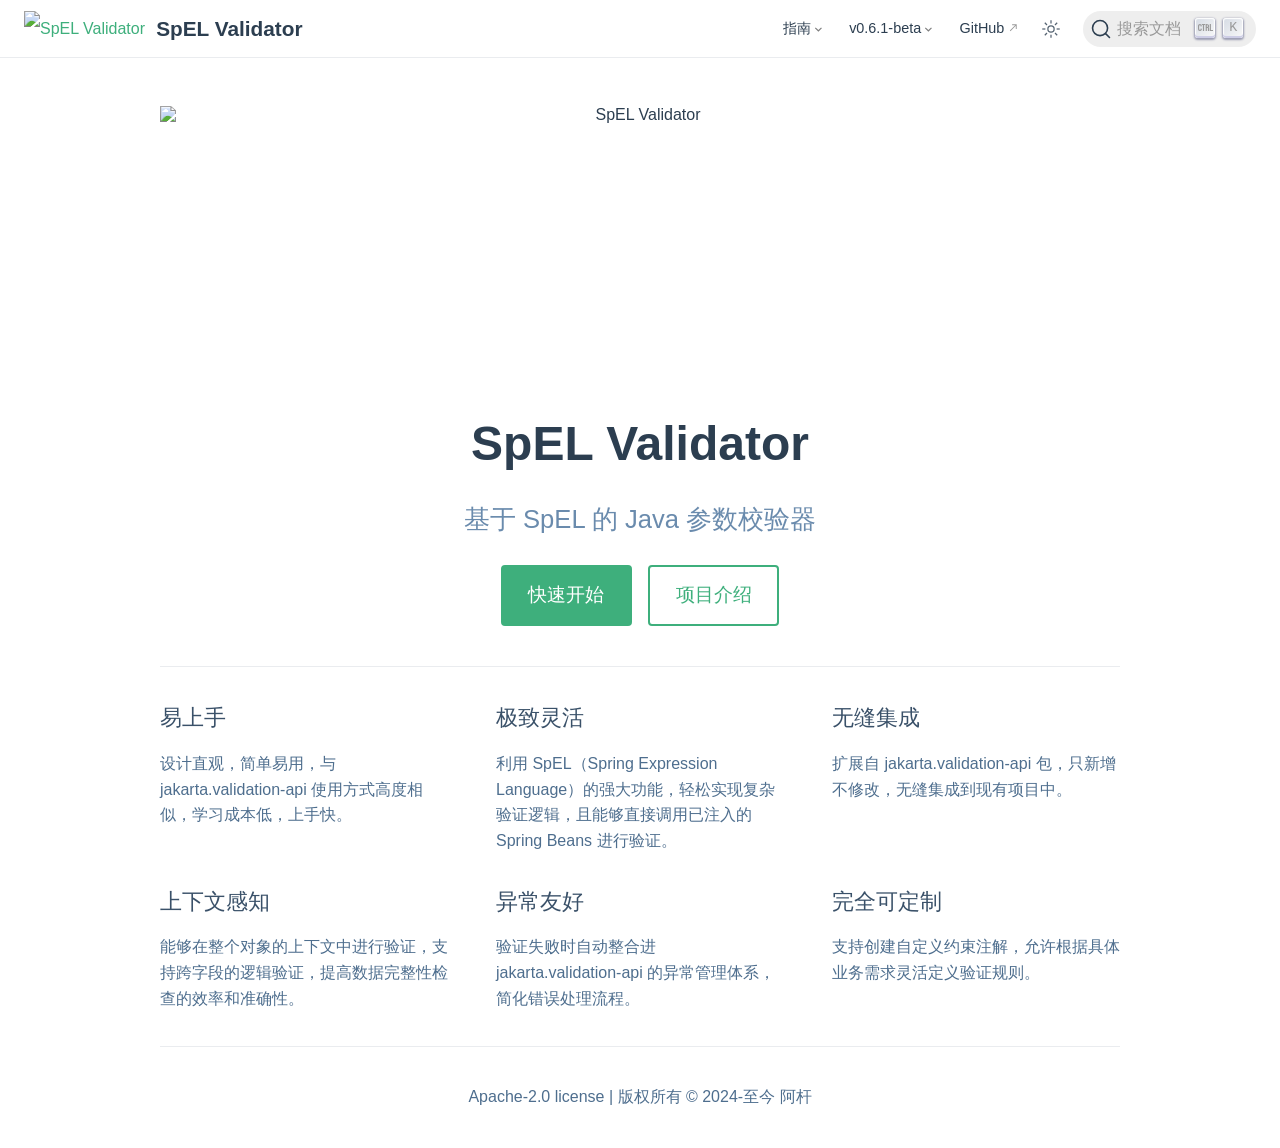
==== commit e25a0e4a: "Deploying to gh-pages from @ stick-i/spel-validator@598f2312cb25f70c862a5dfaa6f23170bed6b0dd 🚀" ====
--- a/index.html
+++ b/index.html
@@ -32,12 +32,12 @@
       }
     </script>
     <meta property="og:url" content="https://spel-validator.sticki.cn/"><meta property="og:site_name" content="SpEL Validator"><meta property="og:title" content="首页"><meta property="og:type" content="website"><meta property="og:locale" content="zh-CN"><meta property="og:updated_time" content="2024-11-07T11:02:38.000Z"><meta property="article:modified_time" content="2024-11-07T11:02:38.000Z"><script type="application/ld+json">{"@context":"https://schema.org","@type":"WebPage","name":"首页"}</script><link rel="icon" type="image/png" sizes="16x16" href="/images/logo.png"><link rel="icon" type="image/png" sizes="32x32" href="/images/logo.png"><link rel="manifest" href="/manifest.webmanifest"><meta name="application-name" content="SpEL Validator"><meta name="apple-mobile-web-app-title" content="SpEL Validator"><meta name="apple-mobile-web-app-status-bar-style" content="black"><link rel="apple-touch-icon" href="/images/logo.png"><link rel="mask-icon" href="/images/logo.png" color="#3eaf7c"><meta name="msapplication-TileColor" content="#3eaf7c"><meta name="theme-color" content="#3eaf7c"><title>首页 | SpEL Validator</title><meta name="description" content="基于 SpEL 的 Java 参数校验器">
-    <link rel="preload" href="/assets/style-DswAif9X.css" as="style"><link rel="stylesheet" href="/assets/style-DswAif9X.css">
-    <link rel="modulepreload" href="/assets/app-BmQ0fA94.js"><link rel="modulepreload" href="/assets/index.html-CQL_JsnJ.js">
-    <link rel="prefetch" href="/assets/FAQ.html-CzI9IG4c.js" as="script"><link rel="prefetch" href="/assets/annotation-guide.html-CT73srSf.js" as="script"><link rel="prefetch" href="/assets/changelog.html-TDIRjMmo.js" as="script"><link rel="prefetch" href="/assets/custom.html-CBQIdFOC.js" as="script"><link rel="prefetch" href="/assets/getting-started.html-Rd1YgboS.js" as="script"><link rel="prefetch" href="/assets/i18n.html-BdFZr6zD.js" as="script"><link rel="prefetch" href="/assets/introduction.html-HxBg-fkR.js" as="script"><link rel="prefetch" href="/assets/principle.html-B4Fu9C_N.js" as="script"><link rel="prefetch" href="/assets/spel.html-BsdVgxrx.js" as="script"><link rel="prefetch" href="/assets/user-guide.html-3CNVKFf-.js" as="script"><link rel="prefetch" href="/assets/404.html-BQTKcT7D.js" as="script"><link rel="prefetch" href="/assets/style-l0sNRNKZ.js" as="script"><link rel="prefetch" href="/assets/docsearch-l0sNRNKZ.js" as="script"><link rel="prefetch" href="/assets/index-B-M8YVCw.js" as="script">
+    <link rel="preload" href="/assets/style-iKAKon4T.css" as="style"><link rel="stylesheet" href="/assets/style-iKAKon4T.css">
+    <link rel="modulepreload" href="/assets/app-B55UVDM2.js"><link rel="modulepreload" href="/assets/index.html-Btcs0X4b.js">
+    <link rel="prefetch" href="/assets/FAQ.html-CQ-OaZp7.js" as="script"><link rel="prefetch" href="/assets/annotation-guide.html-C73T4VHS.js" as="script"><link rel="prefetch" href="/assets/changelog.html-D5ZkOBia.js" as="script"><link rel="prefetch" href="/assets/custom.html-CIxpReZs.js" as="script"><link rel="prefetch" href="/assets/getting-started.html-cBVMzWdN.js" as="script"><link rel="prefetch" href="/assets/i18n.html-IW3E1Ift.js" as="script"><link rel="prefetch" href="/assets/introduction.html-D1yUWsl2.js" as="script"><link rel="prefetch" href="/assets/principle.html-C0W9s-NS.js" as="script"><link rel="prefetch" href="/assets/spel.html-B-o3Xc-o.js" as="script"><link rel="prefetch" href="/assets/user-guide.html-CZdccOs3.js" as="script"><link rel="prefetch" href="/assets/404.html-R0IG0sPi.js" as="script"><link rel="prefetch" href="/assets/style-l0sNRNKZ.js" as="script"><link rel="prefetch" href="/assets/docsearch-l0sNRNKZ.js" as="script"><link rel="prefetch" href="/assets/index-B-M8YVCw.js" as="script">
   </head>
   <body>
-    <div id="app"><!--[--><div class="vp-theme-container no-sidebar external-link-icon"><!--[--><header class="vp-navbar"><div class="vp-toggle-sidebar-button" title="切换侧边栏" aria-expanded="false" role="button" tabindex="0"><div class="icon" aria-hidden="true"><span></span><span></span><span></span></div></div><span><a class="route-link" href="/"><img class="vp-site-logo" src="/images/hero.png" alt="SpEL Validator"><span class="vp-site-name vp-hide-mobile" aria-hidden="true">SpEL Validator</span></a></span><div class="vp-navbar-items-wrapper" style=""><!--[--><!--]--><nav class="vp-navbar-items vp-hide-mobile" aria-label="site navigation"><!--[--><div class="vp-navbar-item"><div class="vp-navbar-dropdown-wrapper"><button class="vp-navbar-dropdown-title" type="button" aria-label="指南"><span class="title">指南</span><span class="arrow down"></span></button><button class="vp-navbar-dropdown-title-mobile" type="button" aria-label="指南"><span class="title">指南</span><span class="right arrow"></span></button><ul style="display:none;" class="vp-navbar-dropdown"><!--[--><li class="vp-navbar-dropdown-item"><a class="route-link auto-link" href="/guide/introduction.html" aria-label="组件介绍"><!---->组件介绍<!----></a></li><li class="vp-navbar-dropdown-item"><a class="route-link auto-link" href="/guide/getting-started.html" aria-label="快速开始"><!---->快速开始<!----></a></li><li class="vp-navbar-dropdown-item"><a class="route-link auto-link" href="/guide/user-guide.html" aria-label="使用指南"><!---->使用指南<!----></a></li><li class="vp-navbar-dropdown-item"><a class="route-link auto-link" href="/guide/spel.html" aria-label="SpEL 表达式"><!---->SpEL 表达式<!----></a></li><li class="vp-navbar-dropdown-item"><a class="route-link auto-link" href="/guide/custom.html" aria-label="自定义约束注解"><!---->自定义约束注解<!----></a></li><li class="vp-navbar-dropdown-item"><a class="route-link auto-link" href="/guide/i18n.html" aria-label="国际化消息"><!---->国际化消息<!----></a></li><li class="vp-navbar-dropdown-item"><a class="route-link auto-link" href="/guide/principle.html" aria-label="工作原理"><!---->工作原理<!----></a></li><li class="vp-navbar-dropdown-item"><a class="route-link auto-link" href="/guide/FAQ.html" aria-label="常见问题"><!---->常见问题<!----></a></li><!--]--></ul></div></div><div class="vp-navbar-item"><div class="vp-navbar-dropdown-wrapper"><button class="vp-navbar-dropdown-title" type="button" aria-label="v0.6.0-beta"><span class="title">v0.6.0-beta</span><span class="arrow down"></span></button><button class="vp-navbar-dropdown-title-mobile" type="button" aria-label="v0.6.0-beta"><span class="title">v0.6.0-beta</span><span class="right arrow"></span></button><ul style="display:none;" class="vp-navbar-dropdown"><!--[--><li class="vp-navbar-dropdown-item"><a class="route-link auto-link" href="/guide/changelog.html" aria-label="更新日志"><!---->更新日志<!----></a></li><li class="vp-navbar-dropdown-item"><a class="auto-link external-link" href="https://github.com/stick-i/spel-validator/releases" aria-label="GitHub Releases" rel="noopener noreferrer" target="_blank"><!---->GitHub Releases<!----></a></li><!--]--></ul></div></div><div class="vp-navbar-item"><a class="auto-link external-link" href="https://github.com/stick-i/spel-validator" aria-label="GitHub" rel="noopener noreferrer" target="_blank"><!---->GitHub<!----></a></div><!--]--></nav><!--[--><!--]--><button class="vp-toggle-color-mode-button" title="切换颜色模式"><svg class="light-icon" viewbox="0 0 32 32" style=""><path d="M16 12.005a4 4 0 1 1-4 4a4.005 4.005 0 0 1 4-4m0-2a6 6 0 1 0 6 6a6 6 0 0 0-6-6z" fill="currentColor"></path><path d="M5.394 6.813l1.414-1.415l3.506 3.506L8.9 10.318z" fill="currentColor"></path><path d="M2 15.005h5v2H2z" fill="currentColor"></path><path d="M5.394 25.197L8.9 21.691l1.414 1.415l-3.506 3.505z" fill="currentColor"></path><path d="M15 25.005h2v5h-2z" fill="currentColor"></path><path d="M21.687 23.106l1.414-1.415l3.506 3.506l-1.414 1.414z" fill="currentColor"></path><path d="M25 15.005h5v2h-5z" fill="currentColor"></path><path d="M21.687 8.904l3.506-3.506l1.414 1.415l-3.506 3.505z" fill="currentColor"></path><path d="M15 2.005h2v5h-2z" fill="currentColor"></path></svg><svg class="dark-icon" viewbox="0 0 32 32" style="display:none;"><path d="M13.502 5.414a15.075 15.075 0 0 0 11.594 18.194a11.113 11.113 0 0 1-7.975 3.39c-.138 0-.278.005-.418 0a11.094 11.094 0 0 1-3.2-21.584M14.98 3a1.002 1.002 0 0 0-.175.016a13.096 13.096 0 0 0 1.825 25.981c.164.006.328 0 .49 0a13.072 13.072 0 0 0 10.703-5.555a1.01 1.01 0 0 0-.783-1.565A13.08 13.08 0 0 1 15.89 4.38A1.015 1.015 0 0 0 14.98 3z" fill="currentColor"></path></svg></button><!--[--><div id="docsearch-container" style="display:none;"></div><div><button type="button" class="DocSearch DocSearch-Button" aria-label="搜索文档"><span class="DocSearch-Button-Container"><svg width="20" height="20" class="DocSearch-Search-Icon" viewBox="0 0 20 20"><path d="M14.386 14.386l4.0877 4.0877-4.0877-4.0877c-2.9418 2.9419-7.7115 2.9419-10.6533 0-2.9419-2.9418-2.9419-7.7115 0-10.6533 2.9418-2.9419 7.7115-2.9419 10.6533 0 2.9419 2.9418 2.9419 7.7115 0 10.6533z" stroke="currentColor" fill="none" fill-rule="evenodd" stroke-linecap="round" stroke-linejoin="round"></path></svg><span class="DocSearch-Button-Placeholder">搜索文档</span></span><span class="DocSearch-Button-Keys"><kbd class="DocSearch-Button-Key"><svg width="15" height="15" class="DocSearch-Control-Key-Icon"><path d="M4.505 4.496h2M5.505 5.496v5M8.216 4.496l.055 5.993M10 7.5c.333.333.5.667.5 1v2M12.326 4.5v5.996M8.384 4.496c1.674 0 2.116 0 2.116 1.5s-.442 1.5-2.116 1.5M3.205 9.303c-.09.448-.277 1.21-1.241 1.203C1 10.5.5 9.513.5 8V7c0-1.57.5-2.5 1.464-2.494.964.006 1.134.598 1.24 1.342M12.553 10.5h1.953" stroke-width="1.2" stroke="currentColor" fill="none" stroke-linecap="square"></path></svg></kbd><kbd class="DocSearch-Button-Key">K</kbd></span></button></div><!--]--></div></header><!--]--><div class="vp-sidebar-mask"></div><!--[--><aside class="vp-sidebar"><nav class="vp-navbar-items" aria-label="site navigation"><!--[--><div class="vp-navbar-item"><div class="vp-navbar-dropdown-wrapper"><button class="vp-navbar-dropdown-title" type="button" aria-label="指南"><span class="title">指南</span><span class="arrow down"></span></button><button class="vp-navbar-dropdown-title-mobile" type="button" aria-label="指南"><span class="title">指南</span><span class="right arrow"></span></button><ul style="display:none;" class="vp-navbar-dropdown"><!--[--><li class="vp-navbar-dropdown-item"><a class="route-link auto-link" href="/guide/introduction.html" aria-label="组件介绍"><!---->组件介绍<!----></a></li><li class="vp-navbar-dropdown-item"><a class="route-link auto-link" href="/guide/getting-started.html" aria-label="快速开始"><!---->快速开始<!----></a></li><li class="vp-navbar-dropdown-item"><a class="route-link auto-link" href="/guide/user-guide.html" aria-label="使用指南"><!---->使用指南<!----></a></li><li class="vp-navbar-dropdown-item"><a class="route-link auto-link" href="/guide/spel.html" aria-label="SpEL 表达式"><!---->SpEL 表达式<!----></a></li><li class="vp-navbar-dropdown-item"><a class="route-link auto-link" href="/guide/custom.html" aria-label="自定义约束注解"><!---->自定义约束注解<!----></a></li><li class="vp-navbar-dropdown-item"><a class="route-link auto-link" href="/guide/i18n.html" aria-label="国际化消息"><!---->国际化消息<!----></a></li><li class="vp-navbar-dropdown-item"><a class="route-link auto-link" href="/guide/principle.html" aria-label="工作原理"><!---->工作原理<!----></a></li><li class="vp-navbar-dropdown-item"><a class="route-link auto-link" href="/guide/FAQ.html" aria-label="常见问题"><!---->常见问题<!----></a></li><!--]--></ul></div></div><div class="vp-navbar-item"><div class="vp-navbar-dropdown-wrapper"><button class="vp-navbar-dropdown-title" type="button" aria-label="v0.6.0-beta"><span class="title">v0.6.0-beta</span><span class="arrow down"></span></button><button class="vp-navbar-dropdown-title-mobile" type="button" aria-label="v0.6.0-beta"><span class="title">v0.6.0-beta</span><span class="right arrow"></span></button><ul style="display:none;" class="vp-navbar-dropdown"><!--[--><li class="vp-navbar-dropdown-item"><a class="route-link auto-link" href="/guide/changelog.html" aria-label="更新日志"><!---->更新日志<!----></a></li><li class="vp-navbar-dropdown-item"><a class="auto-link external-link" href="https://github.com/stick-i/spel-validator/releases" aria-label="GitHub Releases" rel="noopener noreferrer" target="_blank"><!---->GitHub Releases<!----></a></li><!--]--></ul></div></div><div class="vp-navbar-item"><a class="auto-link external-link" href="https://github.com/stick-i/spel-validator" aria-label="GitHub" rel="noopener noreferrer" target="_blank"><!---->GitHub<!----></a></div><!--]--></nav><!--[--><!--]--><!----><!--[--><!--]--></aside><!--]--><!--[--><main class="vp-home"><header class="vp-hero"><img class="vp-hero-image" src="/./images/hero.png" alt="SpEL Validator" height="280"><h1 id="main-title">SpEL Validator</h1><p class="vp-hero-description">基于 SpEL 的 Java 参数校验器</p><p class="vp-hero-actions"><!--[--><a class="route-link auto-link vp-hero-action-button primary" href="/guide/getting-started.html" aria-label="快速开始"><!---->快速开始<!----></a><a class="route-link auto-link vp-hero-action-button secondary" href="/guide/introduction.html" aria-label="项目介绍"><!---->项目介绍<!----></a><!--]--></p></header><div class="vp-features"><!--[--><div class="vp-feature"><h2>易上手</h2><p>设计直观，简单易用，与 jakarta.validation-api 使用方式高度相似，学习成本低，上手快。</p></div><div class="vp-feature"><h2>极致灵活</h2><p>利用 SpEL（Spring Expression Language）的强大功能，轻松实现复杂验证逻辑，且能够直接调用已注入的 Spring Beans 进行验证。</p></div><div class="vp-feature"><h2>无缝集成</h2><p>扩展自 jakarta.validation-api 包，只新增不修改，无缝集成到现有项目中。</p></div><div class="vp-feature"><h2>上下文感知</h2><p>能够在整个对象的上下文中进行验证，支持跨字段的逻辑验证，提高数据完整性检查的效率和准确性。</p></div><div class="vp-feature"><h2>异常友好</h2><p>验证失败时自动整合进 jakarta.validation-api 的异常管理体系，简化错误处理流程。</p></div><div class="vp-feature"><h2>完全可定制</h2><p>支持创建自定义约束注解，允许根据具体业务需求灵活定义验证规则。</p></div><!--]--></div><div class="theme-default-content"><div></div></div><!--[--><div class="vp-footer">Apache-2.0 license | 版权所有 © 2024-至今 阿杆</div><!--]--></main><!--]--></div><!--[--><!----><!--]--><!--]--></div>
-    <script type="module" src="/assets/app-BmQ0fA94.js" defer></script>
+    <div id="app"><!--[--><div class="vp-theme-container no-sidebar external-link-icon"><!--[--><header class="vp-navbar"><div class="vp-toggle-sidebar-button" title="切换侧边栏" aria-expanded="false" role="button" tabindex="0"><div class="icon" aria-hidden="true"><span></span><span></span><span></span></div></div><span><a class="route-link" href="/"><img class="vp-site-logo" src="/images/hero.png" alt="SpEL Validator"><span class="vp-site-name vp-hide-mobile" aria-hidden="true">SpEL Validator</span></a></span><div class="vp-navbar-items-wrapper" style=""><!--[--><!--]--><nav class="vp-navbar-items vp-hide-mobile" aria-label="site navigation"><!--[--><div class="vp-navbar-item"><div class="vp-navbar-dropdown-wrapper"><button class="vp-navbar-dropdown-title" type="button" aria-label="指南"><span class="title">指南</span><span class="arrow down"></span></button><button class="vp-navbar-dropdown-title-mobile" type="button" aria-label="指南"><span class="title">指南</span><span class="right arrow"></span></button><ul class="vp-navbar-dropdown" style="display:none;"><!--[--><li class="vp-navbar-dropdown-item"><a class="route-link auto-link" href="/guide/introduction.html" aria-label="组件介绍"><!---->组件介绍<!----></a></li><li class="vp-navbar-dropdown-item"><a class="route-link auto-link" href="/guide/getting-started.html" aria-label="快速开始"><!---->快速开始<!----></a></li><li class="vp-navbar-dropdown-item"><a class="route-link auto-link" href="/guide/user-guide.html" aria-label="使用指南"><!---->使用指南<!----></a></li><li class="vp-navbar-dropdown-item"><a class="route-link auto-link" href="/guide/spel.html" aria-label="SpEL 表达式"><!---->SpEL 表达式<!----></a></li><li class="vp-navbar-dropdown-item"><a class="route-link auto-link" href="/guide/custom.html" aria-label="自定义约束注解"><!---->自定义约束注解<!----></a></li><li class="vp-navbar-dropdown-item"><a class="route-link auto-link" href="/guide/i18n.html" aria-label="国际化消息"><!---->国际化消息<!----></a></li><li class="vp-navbar-dropdown-item"><a class="route-link auto-link" href="/guide/principle.html" aria-label="工作原理"><!---->工作原理<!----></a></li><li class="vp-navbar-dropdown-item"><a class="route-link auto-link" href="/guide/FAQ.html" aria-label="常见问题"><!---->常见问题<!----></a></li><!--]--></ul></div></div><div class="vp-navbar-item"><div class="vp-navbar-dropdown-wrapper"><button class="vp-navbar-dropdown-title" type="button" aria-label="v0.6.1-beta"><span class="title">v0.6.1-beta</span><span class="arrow down"></span></button><button class="vp-navbar-dropdown-title-mobile" type="button" aria-label="v0.6.1-beta"><span class="title">v0.6.1-beta</span><span class="right arrow"></span></button><ul class="vp-navbar-dropdown" style="display:none;"><!--[--><li class="vp-navbar-dropdown-item"><a class="route-link auto-link" href="/guide/changelog.html" aria-label="更新日志"><!---->更新日志<!----></a></li><li class="vp-navbar-dropdown-item"><a class="auto-link external-link" href="https://github.com/stick-i/spel-validator/releases" aria-label="GitHub Releases" rel="noopener noreferrer" target="_blank"><!---->GitHub Releases<!----></a></li><!--]--></ul></div></div><div class="vp-navbar-item"><a class="auto-link external-link" href="https://github.com/stick-i/spel-validator" aria-label="GitHub" rel="noopener noreferrer" target="_blank"><!---->GitHub<!----></a></div><!--]--></nav><!--[--><!--]--><button class="vp-toggle-color-mode-button" title="切换颜色模式"><svg class="light-icon" viewbox="0 0 32 32" style=""><path d="M16 12.005a4 4 0 1 1-4 4a4.005 4.005 0 0 1 4-4m0-2a6 6 0 1 0 6 6a6 6 0 0 0-6-6z" fill="currentColor"></path><path d="M5.394 6.813l1.414-1.415l3.506 3.506L8.9 10.318z" fill="currentColor"></path><path d="M2 15.005h5v2H2z" fill="currentColor"></path><path d="M5.394 25.197L8.9 21.691l1.414 1.415l-3.506 3.505z" fill="currentColor"></path><path d="M15 25.005h2v5h-2z" fill="currentColor"></path><path d="M21.687 23.106l1.414-1.415l3.506 3.506l-1.414 1.414z" fill="currentColor"></path><path d="M25 15.005h5v2h-5z" fill="currentColor"></path><path d="M21.687 8.904l3.506-3.506l1.414 1.415l-3.506 3.505z" fill="currentColor"></path><path d="M15 2.005h2v5h-2z" fill="currentColor"></path></svg><svg class="dark-icon" viewbox="0 0 32 32" style="display:none;"><path d="M13.502 5.414a15.075 15.075 0 0 0 11.594 18.194a11.113 11.113 0 0 1-7.975 3.39c-.138 0-.278.005-.418 0a11.094 11.094 0 0 1-3.2-21.584M14.98 3a1.002 1.002 0 0 0-.175.016a13.096 13.096 0 0 0 1.825 25.981c.164.006.328 0 .49 0a13.072 13.072 0 0 0 10.703-5.555a1.01 1.01 0 0 0-.783-1.565A13.08 13.08 0 0 1 15.89 4.38A1.015 1.015 0 0 0 14.98 3z" fill="currentColor"></path></svg></button><!--[--><div id="docsearch-container" style="display:none;"></div><div><button type="button" class="DocSearch DocSearch-Button" aria-label="搜索文档"><span class="DocSearch-Button-Container"><svg width="20" height="20" class="DocSearch-Search-Icon" viewBox="0 0 20 20"><path d="M14.386 14.386l4.0877 4.0877-4.0877-4.0877c-2.9418 2.9419-7.7115 2.9419-10.6533 0-2.9419-2.9418-2.9419-7.7115 0-10.6533 2.9418-2.9419 7.7115-2.9419 10.6533 0 2.9419 2.9418 2.9419 7.7115 0 10.6533z" stroke="currentColor" fill="none" fill-rule="evenodd" stroke-linecap="round" stroke-linejoin="round"></path></svg><span class="DocSearch-Button-Placeholder">搜索文档</span></span><span class="DocSearch-Button-Keys"><kbd class="DocSearch-Button-Key"><svg width="15" height="15" class="DocSearch-Control-Key-Icon"><path d="M4.505 4.496h2M5.505 5.496v5M8.216 4.496l.055 5.993M10 7.5c.333.333.5.667.5 1v2M12.326 4.5v5.996M8.384 4.496c1.674 0 2.116 0 2.116 1.5s-.442 1.5-2.116 1.5M3.205 9.303c-.09.448-.277 1.21-1.241 1.203C1 10.5.5 9.513.5 8V7c0-1.57.5-2.5 1.464-2.494.964.006 1.134.598 1.24 1.342M12.553 10.5h1.953" stroke-width="1.2" stroke="currentColor" fill="none" stroke-linecap="square"></path></svg></kbd><kbd class="DocSearch-Button-Key">K</kbd></span></button></div><!--]--></div></header><!--]--><div class="vp-sidebar-mask"></div><!--[--><aside class="vp-sidebar"><nav class="vp-navbar-items" aria-label="site navigation"><!--[--><div class="vp-navbar-item"><div class="vp-navbar-dropdown-wrapper"><button class="vp-navbar-dropdown-title" type="button" aria-label="指南"><span class="title">指南</span><span class="arrow down"></span></button><button class="vp-navbar-dropdown-title-mobile" type="button" aria-label="指南"><span class="title">指南</span><span class="right arrow"></span></button><ul class="vp-navbar-dropdown" style="display:none;"><!--[--><li class="vp-navbar-dropdown-item"><a class="route-link auto-link" href="/guide/introduction.html" aria-label="组件介绍"><!---->组件介绍<!----></a></li><li class="vp-navbar-dropdown-item"><a class="route-link auto-link" href="/guide/getting-started.html" aria-label="快速开始"><!---->快速开始<!----></a></li><li class="vp-navbar-dropdown-item"><a class="route-link auto-link" href="/guide/user-guide.html" aria-label="使用指南"><!---->使用指南<!----></a></li><li class="vp-navbar-dropdown-item"><a class="route-link auto-link" href="/guide/spel.html" aria-label="SpEL 表达式"><!---->SpEL 表达式<!----></a></li><li class="vp-navbar-dropdown-item"><a class="route-link auto-link" href="/guide/custom.html" aria-label="自定义约束注解"><!---->自定义约束注解<!----></a></li><li class="vp-navbar-dropdown-item"><a class="route-link auto-link" href="/guide/i18n.html" aria-label="国际化消息"><!---->国际化消息<!----></a></li><li class="vp-navbar-dropdown-item"><a class="route-link auto-link" href="/guide/principle.html" aria-label="工作原理"><!---->工作原理<!----></a></li><li class="vp-navbar-dropdown-item"><a class="route-link auto-link" href="/guide/FAQ.html" aria-label="常见问题"><!---->常见问题<!----></a></li><!--]--></ul></div></div><div class="vp-navbar-item"><div class="vp-navbar-dropdown-wrapper"><button class="vp-navbar-dropdown-title" type="button" aria-label="v0.6.1-beta"><span class="title">v0.6.1-beta</span><span class="arrow down"></span></button><button class="vp-navbar-dropdown-title-mobile" type="button" aria-label="v0.6.1-beta"><span class="title">v0.6.1-beta</span><span class="right arrow"></span></button><ul class="vp-navbar-dropdown" style="display:none;"><!--[--><li class="vp-navbar-dropdown-item"><a class="route-link auto-link" href="/guide/changelog.html" aria-label="更新日志"><!---->更新日志<!----></a></li><li class="vp-navbar-dropdown-item"><a class="auto-link external-link" href="https://github.com/stick-i/spel-validator/releases" aria-label="GitHub Releases" rel="noopener noreferrer" target="_blank"><!---->GitHub Releases<!----></a></li><!--]--></ul></div></div><div class="vp-navbar-item"><a class="auto-link external-link" href="https://github.com/stick-i/spel-validator" aria-label="GitHub" rel="noopener noreferrer" target="_blank"><!---->GitHub<!----></a></div><!--]--></nav><!--[--><!--]--><!----><!--[--><!--]--></aside><!--]--><!--[--><main class="vp-home"><header class="vp-hero"><img class="vp-hero-image" src="/./images/hero.png" alt="SpEL Validator" height="280"><h1 id="main-title">SpEL Validator</h1><p class="vp-hero-description">基于 SpEL 的 Java 参数校验器</p><p class="vp-hero-actions"><!--[--><a class="route-link auto-link vp-hero-action-button primary" href="/guide/getting-started.html" aria-label="快速开始"><!---->快速开始<!----></a><a class="route-link auto-link vp-hero-action-button secondary" href="/guide/introduction.html" aria-label="项目介绍"><!---->项目介绍<!----></a><!--]--></p></header><div class="vp-features"><!--[--><div class="vp-feature"><h2>易上手</h2><p>设计直观，简单易用，与 jakarta.validation-api 使用方式高度相似，学习成本低，上手快。</p></div><div class="vp-feature"><h2>极致灵活</h2><p>利用 SpEL（Spring Expression Language）的强大功能，轻松实现复杂验证逻辑，且能够直接调用已注入的 Spring Beans 进行验证。</p></div><div class="vp-feature"><h2>无缝集成</h2><p>扩展自 jakarta.validation-api 包，只新增不修改，无缝集成到现有项目中。</p></div><div class="vp-feature"><h2>上下文感知</h2><p>能够在整个对象的上下文中进行验证，支持跨字段的逻辑验证，提高数据完整性检查的效率和准确性。</p></div><div class="vp-feature"><h2>异常友好</h2><p>验证失败时自动整合进 jakarta.validation-api 的异常管理体系，简化错误处理流程。</p></div><div class="vp-feature"><h2>完全可定制</h2><p>支持创建自定义约束注解，允许根据具体业务需求灵活定义验证规则。</p></div><!--]--></div><div class="theme-default-content"><div></div></div><!--[--><div class="vp-footer">Apache-2.0 license | 版权所有 © 2024-至今 阿杆</div><!--]--></main><!--]--></div><!--[--><!----><!--]--><!--]--></div>
+    <script type="module" src="/assets/app-B55UVDM2.js" defer></script>
   </body>
 </html>
--- a/assets/style-iKAKon4T.css
+++ b/assets/style-iKAKon4T.css
@@ -0,0 +1 @@
+@charset "UTF-8";.vp-back-to-top-button{position:fixed!important;inset-inline-end:1rem;bottom:4rem;z-index:100;width:48px;height:48px;padding:12px;border-width:0;border-radius:50%;background:var(--back-to-top-bg-color);color:var(--back-to-top-color);box-shadow:2px 2px 10px 4px var(--back-to-top-shadow);cursor:pointer}@media (max-width: 959px){.vp-back-to-top-button{transform:scale(.8);transform-origin:100% 100%}}@media print{.vp-back-to-top-button{display:none}}.vp-back-to-top-button:hover{color:var(--back-to-top-color-hover)}.vp-back-to-top-button .back-to-top-icon{overflow:hidden;width:24px;height:24px;margin:0 auto;background:var(--back-to-top-icon-color);-webkit-mask-image:var(--back-to-top-icon);mask-image:var(--back-to-top-icon);-webkit-mask-position:50%;mask-position:50%;-webkit-mask-size:cover;mask-size:cover}.vp-scroll-progress{position:absolute;right:-2px;bottom:-2px;width:52px;height:52px}.vp-scroll-progress svg{width:100%;height:100%}.vp-scroll-progress circle{opacity:.9;transform:rotate(-90deg);transform-origin:50% 50%}.back-to-top-enter-active,.back-to-top-leave-active{transition:opacity .3s}.back-to-top-enter-from,.back-to-top-leave-to{opacity:0}:root{--back-to-top-z-index: 5;--back-to-top-icon: url("data:image/svg+xml,%3csvg%20xmlns='http://www.w3.org/2000/svg'%20viewBox='0%200%2048%2048'%3e%3cpath%20fill='none'%20stroke='currentColor'%20stroke-linecap='round'%20stroke-linejoin='round'%20stroke-width='4'%20d='M24.008%2014.1V42M12%2026l12-12l12%2012M12%206h24'%20/%3e%3c/svg%3e");--back-to-top-bg-color: #fff;--back-to-top-color: #3eaf7c;--back-to-top-icon-color: currentcolor;--back-to-top-color-hover: #71cda3;--back-to-top-shadow: rgb(0 0 0 / 20%)}:root{--code-copy-icon: url("data:image/svg+xml,%3csvg xmlns='http://www.w3.org/2000/svg' viewBox='0 0 24 24' fill='none' height='20' width='20' stroke='rgba(128,128,128,1)' stroke-width='2'%3e%3cpath stroke-linecap='round' stroke-linejoin='round' d='M9 5H7a2 2 0 0 0-2 2v12a2 2 0 0 0 2 2h10a2 2 0 0 0 2-2V7a2 2 0 0 0-2-2h-2M9 5a2 2 0 0 0 2 2h2a2 2 0 0 0 2-2M9 5a2 2 0 0 1 2-2h2a2 2 0 0 1 2 2' /%3e%3c/svg%3e");--code-copied-icon: url("data:image/svg+xml,%3csvg xmlns='http://www.w3.org/2000/svg' viewBox='0 0 24 24' fill='none' height='20' width='20' stroke='rgba(128,128,128,1)' stroke-width='2'%3e%3cpath stroke-linecap='round' stroke-linejoin='round' d='M9 5H7a2 2 0 0 0-2 2v12a2 2 0 0 0 2 2h10a2 2 0 0 0 2-2V7a2 2 0 0 0-2-2h-2M9 5a2 2 0 0 0 2 2h2a2 2 0 0 0 2-2M9 5a2 2 0 0 1 2-2h2a2 2 0 0 1 2 2m-6 9 2 2 4-4' /%3e%3c/svg%3e");--copy-code-color: var(--code-c-line-number, #9e9e9e);--copy-code-hover: var(--code-highlight-bg-color, rgb(0 0 0 / 50%))}.vp-copy-code-button{position:absolute;top:.5em;right:.5em;z-index:5;width:2.5rem;height:2.5rem;padding:0;border-width:0;border-radius:.5rem;background:transparent;outline:none;opacity:0;cursor:pointer;transition:opacity .4s}@media print{.vp-copy-code-button{display:none}}.vp-copy-code-button:before{content:"";display:inline-block;width:1.25rem;height:1.25rem;padding:.625rem;background:currentcolor;color:var(--copy-code-color);font-size:1.25rem;-webkit-mask-image:var(--code-copy-icon);mask-image:var(--code-copy-icon);-webkit-mask-position:50%;mask-position:50%;-webkit-mask-size:1em;mask-size:1em;-webkit-mask-repeat:no-repeat;mask-repeat:no-repeat}.vp-copy-code-button:focus,.vp-copy-code-button.copied{opacity:1}.vp-copy-code-button:hover,.vp-copy-code-button.copied{background:var(--copy-code-hover)}.vp-copy-code-button.copied:before{-webkit-mask-image:var(--code-copied-icon);mask-image:var(--code-copied-icon)}.vp-copy-code-button.copied:after{content:attr(data-copied);position:absolute;top:0;right:calc(100% + .25rem);display:block;height:1.25rem;padding:.625rem;border-radius:.5rem;background:var(--copy-code-hover);color:var(--copy-code-color);font-weight:500;line-height:1.25rem;white-space:nowrap}.copy-code-disabled .vp-copy-code-button{display:none}body:not(.copy-code-disabled) div[class*=language-]:hover:before{display:none}body:not(.copy-code-disabled) div[class*=language-]:hover .vp-copy-code-button{opacity:1}:root{--medium-zoom-z-index: 100;--medium-zoom-bg-color: #fff;--medium-zoom-opacity: 1}.medium-zoom-overlay{z-index:var(--medium-zoom-z-index);background-color:var(--medium-zoom-bg-color)!important}.medium-zoom-overlay~img{z-index:calc(var(--medium-zoom-z-index) + 1)}.medium-zoom--opened .medium-zoom-overlay{opacity:var(--medium-zoom-opacity)}:root{--nprogress-color: #29d;--nprogress-z-index: 1031}#nprogress{pointer-events:none}#nprogress .bar{position:fixed;top:0;left:0;z-index:var(--nprogress-z-index);width:100%;height:2px;background:var(--nprogress-color)}.vp-badge{display:inline-block;vertical-align:top;height:18px;padding:0 6px;border-radius:3px;color:var(--c-bg);font-weight:600;font-size:14px;line-height:18px;transition:color var(--t-color),background-color var(--t-color)}.vp-badge.tip{background-color:var(--c-badge-tip)}.vp-badge.warning{background-color:var(--c-badge-warning);color:var(--c-badge-warning-text)}.vp-badge.danger{background-color:var(--c-badge-danger);color:var(--c-badge-danger-text)}.vp-badge+.vp-badge{margin-left:5px}.code-group-nav{margin-top:.85rem;margin-bottom:calc(-1.7rem - 6px);padding-top:10px;padding-bottom:calc(1.7rem - 6px);padding-left:10px;border-top-left-radius:6px;border-top-right-radius:6px;background-color:var(--c-code-group-tab-bg)}@media (max-width: 419px){.code-group-nav{margin-right:-1.5rem;margin-left:-1.5rem;border-radius:0}}.code-group-nav-tab{padding:5px;border:0;background-color:transparent;color:var(--c-code-group-tab-title);font-weight:600;font-size:.85em;line-height:1.4;cursor:pointer}.code-group-nav-tab:focus{outline:none}.code-group-nav-tab:focus-visible{outline:1px solid var(--c-code-group-tab-outline)}.code-group-nav-tab.active{border-bottom:var(--c-code-group-tab-active-border) 1px solid}.code-group-item{display:none}.code-group-item.active{display:block}.code-group-item>pre{background-color:orange}.vp-features{display:flex;flex-wrap:wrap;place-content:stretch space-between;align-items:flex-start;margin-top:2.5rem;padding:1.2rem 0;border-top:1px solid var(--c-border);transition:border-color var(--t-color)}@media (max-width: 719px){.vp-features{flex-direction:column}}.vp-feature{flex-grow:1;flex-basis:30%;max-width:30%}@media (max-width: 719px){.vp-feature{max-width:100%;padding:0 2.5rem}}.vp-feature h2{padding-bottom:0;border-bottom:none;color:var(--c-text-light);font-weight:500;font-size:1.4rem}@media (max-width: 419px){.vp-feature h2{font-size:1.25rem}}.vp-feature p{color:var(--c-text-lighter)}.vp-footer{padding:2.5rem;border-top:1px solid var(--c-border);color:var(--c-text-lighter);text-align:center;transition:border-color var(--t-color)}.vp-hero{text-align:center}.vp-hero-image{display:block;max-width:100%;max-height:280px;margin:3rem auto 1.5rem}@media (max-width: 419px){.vp-hero-image{max-height:210px;margin:2rem auto 1.2rem}}#main-title{font-size:3rem}@media (max-width: 419px){#main-title{font-size:2rem}}#main-title,.vp-hero-description,.vp-hero-actions{margin:1.8rem auto}@media (max-width: 419px){#main-title,.vp-hero-description,.vp-hero-actions{margin:1.2rem auto}}.vp-hero-actions{display:flex;flex-wrap:wrap;gap:1rem;justify-content:center}.vp-hero-description{max-width:35rem;color:var(--c-text-lightest);font-size:1.6rem;line-height:1.3}@media (max-width: 419px){.vp-hero-description{font-size:1.2rem}}.vp-hero-action-button{display:inline-block;box-sizing:border-box;padding:.8rem 1.6rem;border-width:2px;border-style:solid;border-radius:4px;font-size:1.2rem;transition:background-color var(--t-color)}@media (max-width: 419px){.vp-hero-action-button{padding:.6rem 1.2rem;font-size:1rem}}.vp-hero-action-button.primary{border-color:var(--c-brand);background-color:var(--c-brand);color:var(--c-bg)}.vp-hero-action-button.primary:hover{background-color:var(--c-brand-light)}.vp-hero-action-button.secondary{border-color:var(--c-brand);background-color:var(--c-bg);color:var(--c-brand)}.vp-hero-action-button.secondary:hover{background-color:var(--c-brand-light);color:var(--c-bg)}.vp-home{display:block;max-width:var(--homepage-width);margin:0 auto;padding:var(--navbar-height) 2rem 0}@media (max-width: 419px){.vp-home{padding-right:1.5rem;padding-left:1.5rem}}.vp-home .theme-default-content{margin:0;padding:0}.vp-site-logo{vertical-align:top;height:var(--navbar-line-height);margin-right:var(--navbar-padding-v)}.vp-site-name{position:relative;color:var(--c-text);font-weight:600;font-size:1.3rem}@media screen and (max-width: 719px){.vp-site-name{display:block;overflow:hidden;width:calc(100vw - 11rem);text-overflow:ellipsis;white-space:nowrap}}.vp-dropdown-enter-from,.vp-dropdown-leave-to{height:0!important}.vp-navbar-dropdown-wrapper{cursor:pointer}.vp-navbar-dropdown-wrapper:not(.mobile){height:1.8rem}.vp-navbar-dropdown-wrapper:not(.mobile):hover .vp-navbar-dropdown,.vp-navbar-dropdown-wrapper:not(.mobile).open .vp-navbar-dropdown{display:block!important}.vp-navbar-dropdown-wrapper.mobile .vp-navbar-dropdown{overflow:hidden;transition:height .1s ease-out;padding-top:.5rem}.vp-navbar-dropdown-wrapper:not(.mobile) .vp-navbar-dropdown{position:absolute;top:100%;right:0;display:none;overflow-y:auto;box-sizing:border-box;height:auto!important;max-height:calc(100vh - 2.7rem);margin:0;padding:.6rem 0;border:1px solid var(--c-border);border-bottom-color:var(--c-border-dark);border-radius:.25rem;background-color:var(--c-bg-navbar);text-align:left;white-space:nowrap}.vp-navbar-dropdown-title{display:block;padding:inherit;border:none;background:transparent;color:var(--c-text);font-weight:500;font-size:.9rem;font-family:inherit;line-height:1.4rem;cursor:inherit}.vp-navbar-dropdown-wrapper.mobile .vp-navbar-dropdown-title{display:none}.vp-navbar-dropdown-title:hover{border-color:transparent}.vp-navbar-dropdown-title-mobile{display:none;padding:inherit;border:none;background:transparent;color:var(--c-text);font-weight:600;font-size:inherit;font-family:inherit;line-height:1.4rem;cursor:inherit}.vp-navbar-dropdown-wrapper.mobile .vp-navbar-dropdown-title-mobile{display:block}.vp-navbar-dropdown-title-mobile:hover{color:var(--c-text-accent)}.vp-navbar-dropdown-item{color:inherit;line-height:1.7rem}.vp-navbar-dropdown-item a{position:relative;display:block;margin-bottom:0;padding:0 1.5rem 0 1.25rem;border-bottom:none;font-weight:400;line-height:1.7rem}.vp-navbar-dropdown-item a:hover,.vp-navbar-dropdown-item a.route-link-active{color:var(--c-text-accent)}.vp-navbar-dropdown-item a.route-link-active:after{content:"";position:absolute;top:calc(50% - 2px);left:9px;width:0;height:0;border-top:3px solid transparent;border-bottom:3px solid transparent;border-left:5px solid var(--c-text-accent)}.vp-navbar-dropdown-wrapper.mobile .vp-navbar-dropdown-item>a{font-size:15px;line-height:2rem}.vp-navbar-dropdown-subtitle{margin:.45rem 0 0;padding:1rem 0 .45rem;border-top:1px solid var(--c-border);font-size:.9rem}.vp-navbar-dropdown-wrapper.mobile .vp-navbar-dropdown-subtitle{margin-top:0;padding-top:0;padding-bottom:0;border-top:0;font-size:15px;line-height:2rem}.vp-navbar-dropdown-item:first-child .vp-navbar-dropdown-subtitle{margin-top:0;padding-top:0;border-top:0}.vp-navbar-dropdown-subtitle>span{padding:0 1.5rem 0 1.25rem}.vp-navbar-dropdown-subtitle>a{font-weight:inherit}.vp-navbar-dropdown-subtitle>a.route-link-active:after{display:none}.vp-navbar-dropdown-subitem-wrapper{padding:0;list-style:none}.vp-navbar-dropdown-subitem{font-size:.9em}.vp-navbar-dropdown-wrapper.mobile .vp-navbar-dropdown-subitem{padding-left:1rem;font-size:14px}.vp-navbar-items{display:inline-block}@media print{.vp-navbar-items{display:none}}.vp-navbar-items a{display:inline-block;color:inherit;line-height:1.4rem}.vp-navbar-items a:hover,.vp-navbar-items a.route-link-active{color:var(--c-text)}.vp-navbar-item{position:relative;display:inline-block;margin-left:1.5rem;line-height:var(--navbar-line-height)}@media (max-width: 719px){.vp-navbar-item{margin-left:0}}.vp-navbar-item:first-child{margin-left:0}.vp-navbar-item a:hover,.vp-navbar-item a.route-link-active{color:var(--c-text-accent)}.vp-navbar-item>a:hover,.vp-navbar-item>a.route-link-active{margin-bottom:-2px;border-bottom:2px solid var(--c-text-accent)}@media (max-width: 719px){.vp-navbar-item>a:hover,.vp-navbar-item>a.route-link-active{margin-bottom:0;border-bottom:none}}.vp-toggle-color-mode-button{display:flex;margin:auto;margin-left:1rem;border:0;background:none;color:var(--c-text);opacity:.8;cursor:pointer}@media print{.vp-toggle-color-mode-button{display:none}}.vp-toggle-color-mode-button:hover{opacity:1}.vp-toggle-color-mode-button .light-icon,.vp-toggle-color-mode-button .dark-icon{width:1.25rem;height:1.25rem}.vp-toggle-sidebar-button{position:absolute;top:.6rem;left:1rem;display:none;padding:.6rem;cursor:pointer}@media screen and (max-width: 719px){.vp-toggle-sidebar-button{display:block}}.vp-toggle-sidebar-button .icon{display:flex;flex-direction:column;align-items:center;justify-content:center;width:1.25rem;height:1.25rem;cursor:inherit}.vp-toggle-sidebar-button .icon span{display:inline-block;width:100%;height:2px;border-radius:2px;background-color:var(--c-text);transition:transform var(--t-transform)}.vp-toggle-sidebar-button .icon span:nth-child(2){margin:6px 0}.vp-theme-container.sidebar-open .vp-toggle-sidebar-button .icon span:nth-child(1){transform:rotate(45deg) translate3d(5.5px,5.5px,0)}.vp-theme-container.sidebar-open .vp-toggle-sidebar-button .icon span:nth-child(2){transform:scale3d(0,1,1)}.vp-theme-container.sidebar-open .vp-toggle-sidebar-button .icon span:nth-child(3){transform:rotate(-45deg) translate3d(6px,-6px,0)}.vp-theme-container.sidebar-open .vp-toggle-sidebar-button .icon span:nth-child(1),.vp-theme-container.sidebar-open .vp-toggle-sidebar-button .icon span:nth-child(3){transform-origin:center}.vp-navbar{--navbar-line-height: calc( var(--navbar-height) - 2 * var(--navbar-padding-v) );position:fixed;top:0;right:0;left:0;z-index:20;box-sizing:border-box;height:var(--navbar-height);padding:var(--navbar-padding-v) var(--navbar-padding-h);border-bottom:1px solid var(--c-border);background-color:var(--c-bg-navbar);line-height:var(--navbar-line-height);transition:background-color var(--t-color),border-color var(--t-color)}@media screen and (max-width: 719px){.vp-navbar{padding-left:4rem}}.vp-navbar-items-wrapper{position:absolute;top:var(--navbar-padding-v);right:var(--navbar-padding-h);display:flex;box-sizing:border-box;height:var(--navbar-line-height);padding-left:var(--navbar-padding-h);font-size:.9rem;white-space:nowrap}.vp-page-meta{max-width:var(--content-width);margin:0 auto;padding:2rem 2.5rem}@media (max-width: 959px){.vp-page-meta{padding:2rem}}@media (max-width: 419px){.vp-page-meta{padding:1.5rem}}.vp-page-meta{display:flex;flex-wrap:wrap;justify-content:space-between;overflow:auto;padding-top:.75rem;padding-bottom:.75rem}@media print{.vp-page-meta{margin:0!important;padding-right:0!important;padding-left:0!important}}@media (max-width: 719px){.vp-page-meta{display:block}}.vp-page-meta .vp-meta-item{flex-grow:1}.vp-page-meta .vp-meta-item .vp-meta-label{font-weight:500}.vp-page-meta .vp-meta-item .vp-meta-label:not(a){color:var(--c-text-lighter)}.vp-page-meta .vp-meta-item .vp-meta-info{color:var(--c-text-quote);font-weight:400}.vp-page-meta .git-info{text-align:end}.vp-page-meta .edit-link{margin-top:.25rem;margin-right:.5rem;margin-bottom:.25rem;font-size:14px}@media print{.vp-page-meta .edit-link{display:none}}.vp-page-meta .edit-link .edit-icon{position:relative;bottom:-.125em;width:1em;height:1em;margin-right:.25em}.vp-page-meta .last-updated,.vp-page-meta .contributors{margin-top:.25rem;margin-bottom:.25rem;font-size:14px}@media (max-width: 719px){.vp-page-meta .last-updated,.vp-page-meta .contributors{font-size:13px;text-align:start}}.vp-page-nav{display:flex;flex-wrap:wrap;max-width:var(--content-width, 740px);min-height:2rem;margin-top:0;margin-right:auto;margin-left:auto;padding:1rem 2rem 0;border-top:1px solid var(--c-border);transition:border-top var(--t-color)}@media (max-width: 959px){.vp-page-nav{padding-right:1rem;padding-left:1rem}}@media print{.vp-page-nav{display:none}}.vp-page-nav .route-link{display:inline-block;flex-grow:1;margin:.25rem;padding:.25rem .5rem;border:1px solid var(--c-border);border-radius:.25rem}.vp-page-nav .route-link:hover{background:var(--c-bg-light)}.vp-page-nav .route-link .hint{color:var(--c-text-quote);font-size:.875rem;line-height:2}.vp-page-nav .prev{text-align:start}.vp-page-nav .next{text-align:end}.vp-page{display:block;padding-top:var(--navbar-height);padding-bottom:2rem;padding-left:var(--sidebar-width)}@media (max-width: 959px){.vp-page{padding-left:var(--sidebar-width-mobile)}}@media (max-width: 719px){.vp-page{padding-left:0}}.vp-page .theme-default-content{max-width:var(--content-width);margin:0 auto;padding:2rem 2.5rem}@media (max-width: 959px){.vp-page .theme-default-content{padding:2rem}}@media (max-width: 419px){.vp-page .theme-default-content{padding:1.5rem}}.vp-page .theme-default-content{padding-top:0}.vp-sidebar-item{border-left:.25rem solid transparent;color:var(--c-text);cursor:default}.vp-sidebar-item:focus-visible{outline-width:1px;outline-offset:-1px}.vp-sidebar-item.vp-sidebar-heading{box-sizing:border-box;width:100%;margin:0;padding:.35rem 1.5rem .35rem 1.25rem;font-weight:700;font-size:1.1em;transition:color .15s ease}.vp-sidebar-item.vp-sidebar-heading+.vp-sidebar-children{overflow:hidden;transition:height .1s ease-out;margin-bottom:.75rem}.vp-sidebar-item.collapsible{cursor:pointer}.vp-sidebar-item:not(.vp-sidebar-heading){display:inline-block;box-sizing:border-box;width:100%;margin:0;padding:.35rem 1rem .35rem 2rem;font-weight:400;font-size:1em;line-height:1.4}.vp-sidebar-item:not(.vp-sidebar-heading)+.vp-sidebar-children{padding-left:1rem;font-size:.95em}.vp-sidebar-children .vp-sidebar-children .vp-sidebar-item:not(.vp-sidebar-heading){padding:.25rem 1rem .25rem 1.75rem}.vp-sidebar-children .vp-sidebar-children .vp-sidebar-item:not(.vp-sidebar-heading).active{border-left-color:transparent;font-weight:500}a.vp-sidebar-heading+.vp-sidebar-children .vp-sidebar-item:not(.vp-sidebar-heading).active{border-left-color:transparent}.vp-sidebar-item.active:not(p.vp-sidebar-heading){border-left-color:var(--c-text-accent);color:var(--c-text-accent);font-weight:600}a.vp-sidebar-item{cursor:pointer}a.vp-sidebar-item:hover{color:var(--c-text-accent)}.vp-sidebar-items{margin:0;padding:1.5rem 0;list-style-type:none}@media (max-width: 719px){.vp-sidebar-items{padding:1rem 0}}.vp-sidebar-items ul{margin:0;padding:0;list-style-type:none}.vp-sidebar-items a{display:inline-block}.vp-sidebar{position:fixed;top:var(--navbar-height);bottom:0;left:0;z-index:10;overflow-y:auto;box-sizing:border-box;width:var(--sidebar-width);margin:0;border-right:1px solid var(--c-border);background-color:var(--c-bg-sidebar);font-size:16px;transition:transform var(--t-transform),background-color var(--t-color),border-color var(--t-color);scrollbar-color:var(--c-brand) var(--c-border);scrollbar-width:thin}@media (max-width: 959px){.vp-sidebar{width:var(--sidebar-width-mobile);font-size:15px}}@media (max-width: 719px){.vp-sidebar{top:0;padding-top:var(--navbar-height);transform:translate(-100%)}}.vp-sidebar::-webkit-scrollbar{width:7px}.vp-sidebar::-webkit-scrollbar-track{background-color:var(--c-border)}.vp-sidebar::-webkit-scrollbar-thumb{background-color:var(--c-brand)}.vp-sidebar .vp-navbar-items{display:none;padding:.5rem 0 .75rem;border-bottom:1px solid var(--c-border);transition:border-color var(--t-color)}@media (max-width: 719px){.vp-sidebar .vp-navbar-items{display:block}.vp-sidebar .vp-navbar-items .vp-navbar-dropdown-item a.route-link-active:after{top:calc(1rem - 2px)}}.vp-sidebar .vp-navbar-items ul{margin:0;padding:0;list-style-type:none}.vp-sidebar .vp-navbar-items a{font-weight:600}.vp-sidebar .vp-navbar-item{display:block;padding:.5rem 0 .5rem 1.5rem;font-size:1.1em;line-height:1.25rem}.vp-sidebar-mask{position:fixed;top:0;left:0;z-index:9;display:none;width:100vw;height:100vh}.vp-theme-container.no-navbar .vp-sidebar{top:0}@media (max-width: 719px){.vp-theme-container.no-navbar .vp-sidebar{padding-top:0}}.vp-theme-container.no-navbar .vp-page{padding-top:0}.vp-theme-container.no-navbar .theme-default-content h1,.vp-theme-container.no-navbar .theme-default-content h2,.vp-theme-container.no-navbar .theme-default-content h3,.vp-theme-container.no-navbar .theme-default-content h4,.vp-theme-container.no-navbar .theme-default-content h5,.vp-theme-container.no-navbar .theme-default-content h6{margin-top:1.5rem;padding-top:0}.vp-theme-container.no-sidebar .vp-sidebar{display:none}@media (max-width: 719px){.vp-theme-container.no-sidebar .vp-sidebar{display:block}}.vp-theme-container.no-sidebar .vp-page{padding-left:0}@media (max-width: 719px){.vp-theme-container.sidebar-open .vp-sidebar{transform:translate(0)}.vp-theme-container.sidebar-open .vp-sidebar-mask{display:block}}.fade-slide-y-enter-active{transition:all .2s ease}.fade-slide-y-leave-active{transition:all .2s cubic-bezier(1,.5,.8,1)}.fade-slide-y-enter-from,.fade-slide-y-leave-to{opacity:0;transform:translateY(10px)}.vp-theme-container[data-v-59ab68b6]{max-width:740px;margin:0 auto;padding:2rem 2.5rem}@media (max-width: 959px){.vp-theme-container[data-v-59ab68b6]{padding:2rem}}html,body{background:#fff}html{font-size:16px;font-display:optional;-webkit-font-smoothing:antialiased;-moz-osx-font-smoothing:grayscale;-webkit-tap-highlight-color:transparent}@media print{html{font-size:12pt}}body{min-height:100vh;margin:0;padding:0;color:#2c3e50;font-synthesis:style}a{color:#3eaf7c;font-weight:500;text-decoration:none;overflow-wrap:break-word}kbd{display:inline-block;min-width:1em;margin-inline:.125rem;padding:.25em;border:1px solid #eee;border-radius:.25em;box-shadow:1px 1px 4px #00000026;line-height:1;letter-spacing:-.1em;text-align:center}:not(pre)>code{margin:0;padding:3px 6px;border-radius:4px;background:#7f7f7f1f;font-size:.875em;overflow-wrap:break-word}table code{padding:.1rem .4rem}p a code{color:#3eaf7c;font-weight:400}strong{font-weight:600}h1,h2,h3,h4,h5,h6{font-weight:600;line-height:1.25;overflow-wrap:break-word}h1:focus-visible,h2:focus-visible,h3:focus-visible,h4:focus-visible,h5:focus-visible,h6:focus-visible{outline:none}h1{font-size:2rem}h2{padding-bottom:.3rem;border-bottom:1px solid #eaecef;font-size:1.65rem}h3{font-size:1.35rem}h4{font-size:1.15rem}h5{font-size:1.05rem}h6{font-size:1rem}a.header-anchor{position:relative;color:inherit;text-decoration:none}a.header-anchor:hover:before{content:"¶";position:absolute;top:.4167em;left:-.75em;color:var(--c-brand);font-size:.75em}a.header-anchor:focus-visible{outline:none}a.header-anchor:focus-visible:before{content:"¶";position:absolute;left:-.75em;color:var(--c-brand);outline:auto}p,ul,ol{line-height:1.6;overflow-wrap:break-word}@media print{p,ul,ol{line-height:1.5}}ul,ol{padding-inline-start:1.2em}blockquote{margin:1rem 0;padding:.25rem 0 .25rem 1rem;border-inline-start:.2rem solid #ddd;color:#666;font-size:1rem;overflow-wrap:break-word}blockquote>p{margin:0}hr{border:0;border-top:1px solid #eaecef}table{display:block;overflow-x:auto;margin:1rem 0;border-collapse:collapse}tr:nth-child(odd){background:#f6f8fa}th,td{padding:.6em 1em;border:1px solid #dfe2e5}pre{text-align:left;direction:ltr;white-space:pre;word-spacing:normal;word-wrap:normal;word-break:normal;overflow-wrap:unset;-moz-tab-size:4;-o-tab-size:4;tab-size:4;-webkit-hyphens:none;hyphens:none}@media print{pre{white-space:pre-wrap}}pre code{padding:0;border-radius:0}@page{margin:2cm;font-size:12pt;size:a4}@media print{*,:after,:before{box-shadow:none!important;text-shadow:none!important}h2,h3,p{orphans:3;widows:3}h2,h3{page-break-after:avoid}a{color:inherit;font-weight:inherit!important;font-size:inherit!important;text-decoration:underline}a.header-anchor{text-decoration:none}abbr[title]:after{content:" (" attr(title) ")"}pre{border:1px solid #eee;white-space:pre-wrap!important}pre>code{white-space:pre-wrap!important}blockquote{border-inline-start:.2rem solid #ddd;color:inherit}blockquote,pre{orphans:5;widows:5}img,tr,canvas{page-break-inside:avoid}}@media (prefers-reduced-motion: reduce){*,:before,:after{background-attachment:initial!important;scroll-behavior:auto!important;transition-delay:0s!important;transition-duration:0s!important;animation-duration:1ms!important;animation-delay:-1ms!important;animation-iteration-count:1!important}}:root{--c-brand: #3eaf7c;--c-brand-light: #4abf8a;--c-bg: #fff;--c-bg-light: #f3f4f5;--c-bg-lighter: #eee;--c-bg-dark: #ebebec;--c-bg-darker: #e6e6e6;--c-bg-navbar: var(--c-bg);--c-bg-sidebar: var(--c-bg);--c-bg-arrow: #ccc;--c-text: #2c3e50;--c-text-accent: var(--c-brand);--c-text-light: #3a5169;--c-text-lighter: #4e6e8e;--c-text-lightest: #6a8bad;--c-text-quote: #999;--c-border: #eaecef;--c-border-dark: #dfe2e5;--c-tip: #42b983;--c-tip-bg: var(--c-bg-light);--c-tip-title: var(--c-text);--c-tip-text: var(--c-text);--c-tip-text-accent: var(--c-text-accent);--c-warning: #ffc310;--c-warning-bg: #fffae3;--c-warning-bg-light: #fff3ba;--c-warning-bg-lighter: #fff0b0;--c-warning-border-dark: #f7dc91;--c-warning-details-bg: #fff5ca;--c-warning-title: #f1b300;--c-warning-text: #746000;--c-warning-text-accent: #edb100;--c-warning-text-light: #c1971c;--c-warning-text-quote: #ccab49;--c-danger: #f11e37;--c-danger-bg: #ffe0e0;--c-danger-bg-light: #ffcfde;--c-danger-bg-lighter: #ffc9c9;--c-danger-border-dark: #f1abab;--c-danger-details-bg: #ffd4d4;--c-danger-title: #ed1e2c;--c-danger-text: #600;--c-danger-text-accent: #bd1a1a;--c-danger-text-light: #b5474d;--c-danger-text-quote: #c15b5b;--c-details-bg: #eee;--c-badge-tip: var(--c-tip);--c-badge-warning: #ecc808;--c-badge-warning-text: var(--c-bg);--c-badge-danger: #dc2626;--c-badge-danger-text: var(--c-bg);--c-code-group-tab-title: rgb(255 255 255 / 90%);--c-code-group-tab-bg: var(--code-bg-color);--c-code-group-tab-outline: var(var(--c-code-group-tab-title));--c-code-group-tab-active-border: var(--c-brand);--t-color: .3s ease;--t-transform: .3s ease;--font-family: -apple-system, "BlinkMacSystemFont", "Segoe UI", roboto, oxygen, ubuntu, cantarell, "Fira Sans", "Droid Sans", "Helvetica Neue", sans-serif;--navbar-height: 3.6rem;--navbar-padding-v: .7rem;--navbar-padding-h: 1.5rem;--sidebar-width: 20rem;--sidebar-width-mobile: calc(var(--sidebar-width) * .82);--content-width: 740px;--homepage-width: 960px;--external-link-icon: url("data:image/svg+xml, %3Csvg xmlns='http://www.w3.org/2000/svg' viewBox='0 0 24 24' %3E%3Cpath d='M0 0h24v24H0V0z' fill='none' /%3E%3Cpath d='M9 5v2h6.59L4 18.59 5.41 20 17 8.41V15h2V5H9z' /%3E%3C/svg%3E");--external-link-icon-color: var(--c-text-quote)}.vp-back-to-top-button{--back-to-top-color: var(--c-brand);--back-to-top-color-hover: var(--c-brand-light);--back-to-top-bg-color: var(--c-bg)}.vp-catalog-wrapper{--catalog-bg-color: var(--c-bg);--catalog-bg-secondary-color: var(--c-bg-dark);--catalog-border-color: var(--c-border);--catalog-active-color: var(--c-brand);--catalog-hover-color: var(--c-brand-light)}.waline-wrapper{--waline-bg-color: var(--c-bg);--waline-bg-color-light: var(--c-bg-light);--waline-text-color: var(--c-color);--waline-border: 1px solid var(--c-border);--waline-border-color: var(--c-border);--waline-theme-color: var(--c-brand);--waline-active-color: var(--c-brand-light)}.DocSearch{--docsearch-primary-color: var(--c-brand);--docsearch-text-color: var(--c-text);--docsearch-highlight-color: var(--c-brand);--docsearch-muted-color: var(--c-text-quote);--docsearch-container-background: rgb(9 10 17 / 80%);--docsearch-modal-background: var(--c-bg-light);--docsearch-searchbox-background: var(--c-bg-lighter);--docsearch-searchbox-focus-background: var(--c-bg);--docsearch-searchbox-shadow: inset 0 0 0 2px var(--c-brand);--docsearch-hit-color: var(--c-text-light);--docsearch-hit-active-color: var(--c-bg);--docsearch-hit-background: var(--c-bg);--docsearch-hit-shadow: 0 1px 3px 0 var(--c-border-dark);--docsearch-footer-background: var(--c-bg)}.medium-zoom-overlay{--medium-zoom-bg-color: var(--c-bg)}.vp-notice-wrapper{--notice-color: var(--c-text);--notice-bg-color: var(--c-bg);--notice-primary-color: var(--c-brand);--notice-primary-text-color: var(--c-bg);--notice-primary-hover-color: var(--c-brand-light);--notice-button-color: var(--c-bg-light);--notice-button-hover-color: var(--c-bg-lighter)}#nprogress{--nprogress-color: var(--c-brand)}body{--photo-swipe-bullet: var(--c-bg);--photo-swipe-bullet-active: var(--c-brand);--pwa-text-color: var(--c-text);--pwa-bg-color: var(--c-bg);--pwa-border-color: var(--c-brand);--pwa-btn-text-color: var(--c-bg);--pwa-btn-bg-color: var(--c-brand);--pwa-btn-hover-bg-color: var(--c-brand-light)}.redirect-modal-mask{--redirect-bg-color: var(--c-bg);--redirect-bg-color-light: var(--c-bg-light);--redirect-bg-color-lighter: var(--c-bg-lighter);--redirect-text-color: var(--c-text);--redirect-primary-color: var(--c-brand);--redirect-primary-hover-color: var(--c-brand-light);--redirect-primary-text-color: var(--c-bg)}.search-box{--search-bg-color: var(--c-bg);--search-accent-color: var(--c-brand);--search-text-color: var(--c-text);--search-border-color: var(--c-border);--search-item-text-color: var(--c-text-lighter);--search-item-focus-bg-color: var(--c-bg-light)}html.dark{--c-brand: #3aa675;--c-brand-light: #349469;--c-bg: #22272e;--c-bg-light: #2b313a;--c-bg-lighter: #262c34;--c-bg-dark: #343b44;--c-bg-darker: #37404c;--c-text: #adbac7;--c-text-light: #96a7b7;--c-text-lighter: #8b9eb0;--c-text-lightest: #8094a8;--c-border: #3e4c5a;--c-border-dark: #34404c;--c-tip: #318a62;--c-warning: #e0ad15;--c-warning-bg: #2d2f2d;--c-warning-bg-light: #423e2a;--c-warning-bg-lighter: #44442f;--c-warning-border-dark: #957c35;--c-warning-details-bg: #39392d;--c-warning-title: #fdca31;--c-warning-text: #d8d96d;--c-warning-text-accent: #ffbf00;--c-warning-text-light: #ddb84b;--c-warning-text-quote: #ccab49;--c-danger: #fc1e38;--c-danger-bg: #39232c;--c-danger-bg-light: #4b2b35;--c-danger-bg-lighter: #553040;--c-danger-border-dark: #a25151;--c-danger-details-bg: #482936;--c-danger-title: #fc2d3b;--c-danger-text: #ea9ca0;--c-danger-text-accent: #fd3636;--c-danger-text-light: #d9777c;--c-danger-text-quote: #d56b6b;--c-details-bg: #323843;--c-badge-warning: var(--c-warning);--c-badge-warning-text: #3c2e05;--c-badge-danger: var(--c-danger);--c-badge-danger-text: #401416}html.dark .DocSearch{--docsearch-logo-color: var(--c-text);--docsearch-modal-shadow: inset 1px 1px 0 0 #2c2e40, 0 3px 8px 0 #000309;--docsearch-key-shadow: inset 0 -2px 0 0 #282d55, inset 0 0 1px 1px #51577d, 0 2px 2px 0 rgb(3 4 9 / 30%);--docsearch-key-gradient: linear-gradient(-225deg, #444950, #1c1e21);--docsearch-footer-shadow: inset 0 1px 0 0 rgb(73 76 106 / 50%), 0 -4px 8px 0 rgb(0 0 0 / 20%)}html.dark body{--pwa-shadow-color: rgb(0 0 0 / 30%);--pwa-content-color: #ccc;--pwa-content-light-color: #999}html,body{background-color:var(--c-bg);transition:background-color var(--t-color)}html.dark{color-scheme:dark}body{color:var(--c-text);font-size:1rem;font-family:var(--font-family)}h2{border-color:var(--c-border);transition:border-color var(--t-color)}a{color:var(--c-text-accent)}code{background-color:var(--c-bg-light);color:var(--c-text-lighter);font-family:var(--code-font-family);transition:background-color var(--t-color)}p a code{color:var(--c-text-accent)}kbd{border-color:var(--c-border-dark);transition:border-color var(--t-color)}blockquote{border-color:var(--c-border-dark);color:var(--c-text-quote);transition:border-color var(--t-color)}hr{border-color:var(--c-border);transition:border-color var(--t-color)}table{transition:border-color var(--t-color)}tr:nth-child(odd){background-color:var(--c-bg-light);transition:background-color var(--t-color)}tr:nth-child(odd) code{background-color:var(--c-bg-dark)}th,td{border-color:var(--c-border-dark);transition:border-color var(--t-color)}.theme-default-content h1,.theme-default-content h2,.theme-default-content h3,.theme-default-content h4,.theme-default-content h5,.theme-default-content h6{margin-top:calc(.5rem - var(--navbar-height));margin-bottom:0;padding-top:calc(1rem + var(--navbar-height))}.theme-default-content h1:first-child,.theme-default-content h2:first-child,.theme-default-content h3:first-child,.theme-default-content h4:first-child,.theme-default-content h5:first-child,.theme-default-content h6:first-child{margin-bottom:1rem}.theme-default-content h1:first-child+p,.theme-default-content h1:first-child+pre,.theme-default-content h1:first-child+.custom-container,.theme-default-content h2:first-child+p,.theme-default-content h2:first-child+pre,.theme-default-content h2:first-child+.custom-container,.theme-default-content h3:first-child+p,.theme-default-content h3:first-child+pre,.theme-default-content h3:first-child+.custom-container,.theme-default-content h4:first-child+p,.theme-default-content h4:first-child+pre,.theme-default-content h4:first-child+.custom-container,.theme-default-content h5:first-child+p,.theme-default-content h5:first-child+pre,.theme-default-content h5:first-child+.custom-container,.theme-default-content h6:first-child+p,.theme-default-content h6:first-child+pre,.theme-default-content h6:first-child+.custom-container{margin-top:2rem}@media (max-width: 419px){.theme-default-content h1{font-size:1.9rem}}.theme-default-content a:not(.header-anchor){text-decoration:underline}.theme-default-content img{max-width:100%}div[class*=language-]{margin:.75rem 0;transition:background-color var(--t-color),color var(--t-color)}@media (max-width: 419px){div[class*=language-]{--code-border-radius: 0;margin:.75rem -1.5rem}}div[class*=language-] .line.diff,div[class*=language-] .line.highlighted{transition:background-color var(--t-color)}.custom-container{transition:color var(--t-color),border-color var(--t-color),background-color var(--t-color)}.custom-container .custom-container-title{font-weight:600}.custom-container .custom-container-title:not(:only-child){margin-bottom:-.4rem}.custom-container.tip,.custom-container.warning,.custom-container.danger{margin:1rem 0;padding:.1rem 1.5rem;border-left-width:.5rem;border-left-style:solid}.custom-container.tip{border-color:var(--c-tip);background-color:var(--c-tip-bg);color:var(--c-tip-text)}.custom-container.tip .custom-container-title{color:var(--c-tip-title)}.custom-container.tip a{color:var(--c-tip-text-accent)}.custom-container.tip code{background-color:var(--c-bg-dark)}.custom-container.warning{--external-link-icon-color: var(--c-warning-text-quote);border-color:var(--c-warning);background-color:var(--c-warning-bg);color:var(--c-warning-text)}.custom-container.warning .custom-container-title{color:var(--c-warning-title)}.custom-container.warning a{color:var(--c-warning-text-accent)}.custom-container.warning blockquote{border-left-color:var(--c-warning-border-dark);color:var(--c-warning-text-quote)}.custom-container.warning code{background-color:var(--c-warning-bg-light);color:var(--c-warning-text-light)}.custom-container.warning details{background-color:var(--c-warning-details-bg)}.custom-container.warning details code{background-color:var(--c-warning-bg-lighter)}.custom-container.danger{--external-link-icon-color: var(--c-danger-text-quote);border-color:var(--c-danger);background-color:var(--c-danger-bg);color:var(--c-danger-text)}.custom-container.danger .custom-container-title{color:var(--c-danger-title)}.custom-container.danger a{color:var(--c-danger-text-accent)}.custom-container.danger blockquote{border-left-color:var(--c-danger-border-dark);color:var(--c-danger-text-quote)}.custom-container.danger code{background-color:var(--c-danger-bg-light);color:var(--c-danger-text-light)}.custom-container.danger details{background-color:var(--c-danger-details-bg)}.custom-container.danger details code{background-color:var(--c-danger-bg-lighter)}.custom-container.details{position:relative;display:block;margin:1.6em 0;padding:1.6em;border-radius:2px;background-color:var(--c-details-bg)}.custom-container.details code{background-color:var(--c-bg-darker)}.custom-container.details h4{margin-top:0}.custom-container.details figure:last-child,.custom-container.details p:last-child{margin-bottom:0;padding-bottom:0}.custom-container.details summary{outline:none;cursor:pointer}.table-of-contents .vp-badge{vertical-align:middle}.arrow{display:inline-block;vertical-align:middle;width:1em;height:1em;background-image:url("data:image/svg+xml,%3Csvg xmlns='http://www.w3.org/2000/svg' viewBox='0 0 24 24'%3E%3Cpath fill='rgba(0,0,0,0.5)' d='M7.41 15.41L12 10.83l4.59 4.58L18 14l-6-6-6 6z'/%3E%3C/svg%3E");background-position:center;background-repeat:no-repeat;line-height:normal;transition:all .3s}html.dark .arrow{background-image:url("data:image/svg+xml,%3Csvg xmlns='http://www.w3.org/2000/svg' viewBox='0 0 24 24'%3E%3Cpath fill='rgba(255,255,255,0.5)' d='M7.41 15.41L12 10.83l4.59 4.58L18 14l-6-6-6 6z'/%3E%3C/svg%3E")}.arrow.down{transform:rotate(180deg)}.arrow.right{transform:rotate(90deg)}.arrow.left{transform:rotate(-90deg)}.vp-external-link-icon:after{content:"";display:inline-block;flex-shrink:0;width:11px;height:11px;margin-top:-1px;margin-left:4px;background:var(--external-link-icon-color);-webkit-mask-image:var(--external-link-icon);mask-image:var(--external-link-icon)}.external-link-icon .external-link:after{content:"";display:inline-block;flex-shrink:0;width:11px;height:11px;margin-top:-1px;margin-left:4px;background:var(--external-link-icon-color);-webkit-mask-image:var(--external-link-icon);mask-image:var(--external-link-icon)}.external-link-icon .theme-default-content a[href*="://"]:not(.no-external-link-icon):after,.external-link-icon .theme-default-content a[target=_blank]:not(.no-external-link-icon):after{content:"";display:inline-block;flex-shrink:0;width:11px;height:11px;margin-top:-1px;margin-left:4px;background:var(--external-link-icon-color);-webkit-mask-image:var(--external-link-icon);mask-image:var(--external-link-icon)}@media screen and (max-width: 719px){.vp-hide-mobile{display:none}}#vp-comment{max-width:var(--content-width);margin:0 auto;padding:2rem 2.5rem}@media (max-width: 959px){#vp-comment{padding:2rem}}@media (max-width: 419px){#vp-comment{padding:1.5rem}}.vp-navbar .DocSearch{transition:background-color var(--t-color)}.vp-navbar .search-box{vertical-align:top;flex:0 0 auto}:root{--code-padding-x: 1.25rem;--code-padding-y: 1rem;--code-border-radius: 6px;--code-line-height: 1.6;--code-font-family: consolas, monaco, "Andale Mono", "Ubuntu Mono", monospace}div[class*=language-]{position:relative;border-radius:var(--code-border-radius);background-color:var(--code-c-bg)}div[class*=language-]:before{content:attr(data-title);position:absolute;top:.8em;right:1em;z-index:3;color:var(--code-c-text);font-size:.75rem}div[class*=language-] pre{position:relative;z-index:1;overflow-x:auto;margin:.75rem 0;border-radius:var(--code-border-radius);font-size:14px;font-family:var(--code-font-family);line-height:var(--code-line-height)}div[class*=language-] pre code{display:block;box-sizing:border-box;width:-moz-fit-content;width:fit-content;min-width:100%;padding:var(--code-padding-y) var(--code-padding-x);background-color:transparent!important;overflow-wrap:unset;-webkit-font-smoothing:auto;-moz-osx-font-smoothing:auto}:root{--code-c-text: #9e9e9e;--code-c-highlight-bg: rgb(0 0 0 / 66%)}.shiki span{color:var(--shiki-light, inherit)}[data-theme=dark] .shiki span{color:var(--shiki-dark, inherit)}div[data-highlighter=shiki]{background-color:var(--code-c-bg, --shiki-light-bg)}[data-theme=dark] div[data-highlighter=shiki]{background-color:var(--code-c-bg, --shiki-dark-bg)}:root{--code-line-number-width: 3.5rem}div[class*=language-]:not(.line-numbers-mode) .line-numbers{display:none}div[class*=language-].line-numbers-mode:after{content:"";position:absolute;top:0;left:0;width:var(--code-line-number-width);height:100%;border-right:1px solid var(--code-highlight-bg-color);border-radius:var(--code-border-radius) 0 0 var(--code-border-radius)}div[class*=language-].line-numbers-mode pre{vertical-align:middle;margin-left:var(--code-line-number-width)}div[class*=language-].line-numbers-mode code{padding-left:1rem}div[class*=language-].line-numbers-mode .line-numbers{counter-reset:line-number;position:absolute;top:0;width:var(--code-line-number-width);padding-top:var(--code-padding-y);color:var(--code-c-line-number, --code-c-text);font-size:.875em;line-height:var(--code-line-height);text-align:center}div[class*=language-].line-numbers-mode .line-number{position:relative;z-index:3;font-family:var(--code-font-family);-webkit-user-select:none;-moz-user-select:none;user-select:none}div[class*=language-].line-numbers-mode .line-number:before{content:counter(line-number);counter-increment:line-number}/*! @docsearch/css 3.9.0 | MIT License | © Algolia, Inc. and contributors | https://docsearch.algolia.com */:root{--docsearch-primary-color:#5468ff;--docsearch-text-color:#1c1e21;--docsearch-spacing:12px;--docsearch-icon-stroke-width:1.4;--docsearch-highlight-color:var(--docsearch-primary-color);--docsearch-muted-color:#969faf;--docsearch-container-background:rgba(101,108,133,.8);--docsearch-logo-color:#5468ff;--docsearch-modal-width:560px;--docsearch-modal-height:600px;--docsearch-modal-background:#f5f6f7;--docsearch-modal-shadow:inset 1px 1px 0 0 hsla(0,0%,100%,.5),0 3px 8px 0 #555a64;--docsearch-searchbox-height:56px;--docsearch-searchbox-background:#ebedf0;--docsearch-searchbox-focus-background:#fff;--docsearch-searchbox-shadow:inset 0 0 0 2px var(--docsearch-primary-color);--docsearch-hit-height:56px;--docsearch-hit-color:#444950;--docsearch-hit-active-color:#fff;--docsearch-hit-background:#fff;--docsearch-hit-shadow:0 1px 3px 0 #d4d9e1;--docsearch-key-gradient:linear-gradient(-225deg,#d5dbe4,#f8f8f8);--docsearch-key-shadow:inset 0 -2px 0 0 #cdcde6,inset 0 0 1px 1px #fff,0 1px 2px 1px rgba(30,35,90,.4);--docsearch-key-pressed-shadow:inset 0 -2px 0 0 #cdcde6,inset 0 0 1px 1px #fff,0 1px 1px 0 rgba(30,35,90,.4);--docsearch-footer-height:44px;--docsearch-footer-background:#fff;--docsearch-footer-shadow:0 -1px 0 0 #e0e3e8,0 -3px 6px 0 rgba(69,98,155,.12)}html[data-theme=dark]{--docsearch-text-color:#f5f6f7;--docsearch-container-background:rgba(9,10,17,.8);--docsearch-modal-background:#15172a;--docsearch-modal-shadow:inset 1px 1px 0 0 #2c2e40,0 3px 8px 0 #000309;--docsearch-searchbox-background:#090a11;--docsearch-searchbox-focus-background:#000;--docsearch-hit-color:#bec3c9;--docsearch-hit-shadow:none;--docsearch-hit-background:#090a11;--docsearch-key-gradient:linear-gradient(-26.5deg,#565872,#31355b);--docsearch-key-shadow:inset 0 -2px 0 0 #282d55,inset 0 0 1px 1px #51577d,0 2px 2px 0 rgba(3,4,9,.3);--docsearch-key-pressed-shadow:inset 0 -2px 0 0 #282d55,inset 0 0 1px 1px #51577d,0 1px 1px 0 #0304094d;--docsearch-footer-background:#1e2136;--docsearch-footer-shadow:inset 0 1px 0 0 rgba(73,76,106,.5),0 -4px 8px 0 rgba(0,0,0,.2);--docsearch-logo-color:#fff;--docsearch-muted-color:#7f8497}.DocSearch-Button{align-items:center;background:var(--docsearch-searchbox-background);border:0;border-radius:40px;color:var(--docsearch-muted-color);cursor:pointer;display:flex;font-weight:500;height:36px;justify-content:space-between;margin:0 0 0 16px;padding:0 8px;-webkit-user-select:none;-moz-user-select:none;user-select:none}.DocSearch-Button:active,.DocSearch-Button:focus,.DocSearch-Button:hover{background:var(--docsearch-searchbox-focus-background);box-shadow:var(--docsearch-searchbox-shadow);color:var(--docsearch-text-color);outline:none}.DocSearch-Button-Container{align-items:center;display:flex}.DocSearch-Search-Icon{stroke-width:1.6}.DocSearch-Button .DocSearch-Search-Icon{color:var(--docsearch-text-color)}.DocSearch-Button-Placeholder{font-size:1rem;padding:0 12px 0 6px}.DocSearch-Button-Keys{display:flex;min-width:calc(40px + .8em)}.DocSearch-Button-Key{align-items:center;background:var(--docsearch-key-gradient);border:0;border-radius:3px;box-shadow:var(--docsearch-key-shadow);color:var(--docsearch-muted-color);display:flex;height:18px;justify-content:center;margin-right:.4em;padding:0 0 2px;position:relative;top:-1px;transition-duration:.1s;transition-property:all;transition-timing-function:cubic-bezier(.4,0,.2,1);width:20px}@media (prefers-reduced-motion){.DocSearch-Button-Key{transition:none}}.DocSearch-Button-Key--pressed{box-shadow:var(--docsearch-key-pressed-shadow);transform:translate3d(0,1px,0)}@media (max-width:768px){.DocSearch-Button-Keys,.DocSearch-Button-Placeholder{display:none}}.DocSearch--active{overflow:hidden!important}.DocSearch-Container,.DocSearch-Container *{box-sizing:border-box}.DocSearch-Container{background-color:var(--docsearch-container-background);height:100vh;left:0;position:fixed;top:0;width:100vw;z-index:200}.DocSearch-Container a{text-decoration:none}.DocSearch-Link{-webkit-appearance:none;-moz-appearance:none;appearance:none;background:none;border:0;color:var(--docsearch-highlight-color);cursor:pointer;font:inherit;margin:0;padding:0}.DocSearch-Modal{background:var(--docsearch-modal-background);border-radius:6px;box-shadow:var(--docsearch-modal-shadow);flex-direction:column;margin:60px auto auto;max-width:var(--docsearch-modal-width);position:relative}.DocSearch-SearchBar{display:flex;padding:var(--docsearch-spacing) var(--docsearch-spacing) 0}.DocSearch-Form{align-items:center;background:var(--docsearch-searchbox-focus-background);border-radius:4px;box-shadow:var(--docsearch-searchbox-shadow);display:flex;height:var(--docsearch-searchbox-height);margin:0;padding:0 var(--docsearch-spacing);position:relative;width:100%}.DocSearch-Input{-webkit-appearance:none;-moz-appearance:none;appearance:none;background:transparent;border:0;color:var(--docsearch-text-color);flex:1;font:inherit;font-size:1.2em;height:100%;outline:none;padding:0 0 0 8px;width:80%}.DocSearch-Input::-moz-placeholder{color:var(--docsearch-muted-color);opacity:1}.DocSearch-Input::placeholder{color:var(--docsearch-muted-color);opacity:1}.DocSearch-Input::-webkit-search-cancel-button,.DocSearch-Input::-webkit-search-decoration,.DocSearch-Input::-webkit-search-results-button,.DocSearch-Input::-webkit-search-results-decoration{display:none}.DocSearch-LoadingIndicator,.DocSearch-MagnifierLabel,.DocSearch-Reset{margin:0;padding:0}.DocSearch-MagnifierLabel,.DocSearch-Reset{align-items:center;color:var(--docsearch-highlight-color);display:flex;justify-content:center}.DocSearch-Container--Stalled .DocSearch-MagnifierLabel,.DocSearch-LoadingIndicator{display:none}.DocSearch-Container--Stalled .DocSearch-LoadingIndicator{align-items:center;color:var(--docsearch-highlight-color);display:flex;justify-content:center}@media screen and (prefers-reduced-motion:reduce){.DocSearch-Reset{animation:none;-webkit-appearance:none;-moz-appearance:none;appearance:none;background:none;border:0;border-radius:50%;color:var(--docsearch-icon-color);cursor:pointer;right:0;stroke-width:var(--docsearch-icon-stroke-width)}}.DocSearch-Reset{animation:fade-in .1s ease-in forwards;-webkit-appearance:none;-moz-appearance:none;appearance:none;background:none;border:0;border-radius:50%;color:var(--docsearch-icon-color);cursor:pointer;padding:2px;right:0;stroke-width:var(--docsearch-icon-stroke-width)}.DocSearch-Reset[hidden]{display:none}.DocSearch-Reset:hover{color:var(--docsearch-highlight-color)}.DocSearch-LoadingIndicator svg,.DocSearch-MagnifierLabel svg{height:24px;width:24px}.DocSearch-Cancel{display:none}.DocSearch-Dropdown{max-height:calc(var(--docsearch-modal-height) - var(--docsearch-searchbox-height) - var(--docsearch-spacing) - var(--docsearch-footer-height));min-height:var(--docsearch-spacing);overflow-y:auto;overflow-y:overlay;padding:0 var(--docsearch-spacing);scrollbar-color:var(--docsearch-muted-color) var(--docsearch-modal-background);scrollbar-width:thin}.DocSearch-Dropdown::-webkit-scrollbar{width:12px}.DocSearch-Dropdown::-webkit-scrollbar-track{background:transparent}.DocSearch-Dropdown::-webkit-scrollbar-thumb{background-color:var(--docsearch-muted-color);border:3px solid var(--docsearch-modal-background);border-radius:20px}.DocSearch-Dropdown ul{list-style:none;margin:0;padding:0}.DocSearch-Label{font-size:.75em;line-height:1.6em}.DocSearch-Help,.DocSearch-Label{color:var(--docsearch-muted-color)}.DocSearch-Help{font-size:.9em;margin:0;-webkit-user-select:none;-moz-user-select:none;user-select:none}.DocSearch-Title{font-size:1.2em}.DocSearch-Logo a{display:flex}.DocSearch-Logo svg{color:var(--docsearch-logo-color);margin-left:8px}.DocSearch-Hits:last-of-type{margin-bottom:24px}.DocSearch-Hits mark{background:none;color:var(--docsearch-highlight-color)}.DocSearch-HitsFooter{color:var(--docsearch-muted-color);display:flex;font-size:.85em;justify-content:center;margin-bottom:var(--docsearch-spacing);padding:var(--docsearch-spacing)}.DocSearch-HitsFooter a{border-bottom:1px solid;color:inherit}.DocSearch-Hit{border-radius:4px;display:flex;padding-bottom:4px;position:relative;scroll-margin-top:40px}@media screen and (prefers-reduced-motion:reduce){.DocSearch-Hit--deleting{transition:none}}.DocSearch-Hit--deleting{opacity:0;transition:all .25s linear}@media screen and (prefers-reduced-motion:reduce){.DocSearch-Hit--favoriting{transition:none}}.DocSearch-Hit--favoriting{transform:scale(0);transform-origin:top center;transition:all .25s linear;transition-delay:.25s}.DocSearch-Hit a{background:var(--docsearch-hit-background);border-radius:4px;box-shadow:var(--docsearch-hit-shadow);display:block;padding-left:var(--docsearch-spacing);width:100%}.DocSearch-Hit-source{background:var(--docsearch-modal-background);color:var(--docsearch-highlight-color);font-size:.85em;font-weight:600;line-height:32px;margin:0 -4px;padding:8px 4px 0;position:sticky;top:0;z-index:10}.DocSearch-Hit-Tree{color:var(--docsearch-muted-color);height:var(--docsearch-hit-height);opacity:.5;stroke-width:var(--docsearch-icon-stroke-width);width:24px}.DocSearch-Hit[aria-selected=true] a{background-color:var(--docsearch-highlight-color)}.DocSearch-Hit[aria-selected=true] mark{text-decoration:underline}.DocSearch-Hit-Container{align-items:center;color:var(--docsearch-hit-color);display:flex;flex-direction:row;height:var(--docsearch-hit-height);padding:0 var(--docsearch-spacing) 0 0}.DocSearch-Hit-icon{height:20px;width:20px}.DocSearch-Hit-action,.DocSearch-Hit-icon{color:var(--docsearch-muted-color);stroke-width:var(--docsearch-icon-stroke-width)}.DocSearch-Hit-action{align-items:center;display:flex;height:22px;width:22px}.DocSearch-Hit-action svg{display:block;height:18px;width:18px}.DocSearch-Hit-action+.DocSearch-Hit-action{margin-left:6px}.DocSearch-Hit-action-button{-webkit-appearance:none;-moz-appearance:none;appearance:none;background:none;border:0;border-radius:50%;color:inherit;cursor:pointer;padding:2px}svg.DocSearch-Hit-Select-Icon{display:none}.DocSearch-Hit[aria-selected=true] .DocSearch-Hit-Select-Icon{display:block}.DocSearch-Hit-action-button:focus,.DocSearch-Hit-action-button:hover{background:#0003;transition:background-color .1s ease-in}@media screen and (prefers-reduced-motion:reduce){.DocSearch-Hit-action-button:focus,.DocSearch-Hit-action-button:hover{transition:none}}.DocSearch-Hit-action-button:focus path,.DocSearch-Hit-action-button:hover path{fill:#fff}.DocSearch-Hit-content-wrapper{display:flex;flex:1 1 auto;flex-direction:column;font-weight:500;justify-content:center;line-height:1.2em;margin:0 8px;overflow-x:hidden;position:relative;text-overflow:ellipsis;white-space:nowrap;width:80%}.DocSearch-Hit-title{font-size:.9em}.DocSearch-Hit-path{color:var(--docsearch-muted-color);font-size:.75em}.DocSearch-Hit[aria-selected=true] .DocSearch-Hit-Tree,.DocSearch-Hit[aria-selected=true] .DocSearch-Hit-action,.DocSearch-Hit[aria-selected=true] .DocSearch-Hit-icon,.DocSearch-Hit[aria-selected=true] .DocSearch-Hit-path,.DocSearch-Hit[aria-selected=true] .DocSearch-Hit-text,.DocSearch-Hit[aria-selected=true] .DocSearch-Hit-title,.DocSearch-Hit[aria-selected=true] mark{color:var(--docsearch-hit-active-color)!important}@media screen and (prefers-reduced-motion:reduce){.DocSearch-Hit-action-button:focus,.DocSearch-Hit-action-button:hover{background:#0003;transition:none}}.DocSearch-ErrorScreen,.DocSearch-NoResults,.DocSearch-StartScreen{font-size:.9em;margin:0 auto;padding:36px 0;text-align:center;width:80%}.DocSearch-Screen-Icon{color:var(--docsearch-muted-color);padding-bottom:12px}.DocSearch-NoResults-Prefill-List{display:inline-block;padding-bottom:24px;text-align:left}.DocSearch-NoResults-Prefill-List ul{display:inline-block;padding:8px 0 0}.DocSearch-NoResults-Prefill-List li{list-style-position:inside;list-style-type:"» "}.DocSearch-Prefill{-webkit-appearance:none;-moz-appearance:none;appearance:none;background:none;border:0;border-radius:1em;color:var(--docsearch-highlight-color);cursor:pointer;display:inline-block;font-size:1em;font-weight:700;padding:0}.DocSearch-Prefill:focus,.DocSearch-Prefill:hover{outline:none;text-decoration:underline}.DocSearch-Footer{align-items:center;background:var(--docsearch-footer-background);border-radius:0 0 8px 8px;box-shadow:var(--docsearch-footer-shadow);display:flex;flex-direction:row-reverse;flex-shrink:0;height:var(--docsearch-footer-height);justify-content:space-between;padding:0 var(--docsearch-spacing);position:relative;-webkit-user-select:none;-moz-user-select:none;user-select:none;width:100%;z-index:300}.DocSearch-Commands{color:var(--docsearch-muted-color);display:flex;list-style:none;margin:0;padding:0}.DocSearch-Commands li{align-items:center;display:flex}.DocSearch-Commands li:not(:last-of-type){margin-right:.8em}.DocSearch-Commands-Key{align-items:center;background:var(--docsearch-key-gradient);border:0;border-radius:2px;box-shadow:var(--docsearch-key-shadow);color:var(--docsearch-muted-color);display:flex;height:18px;justify-content:center;margin-right:.4em;padding:0 0 1px;width:20px}.DocSearch-VisuallyHiddenForAccessibility{clip:rect(0 0 0 0);clip-path:inset(50%);height:1px;overflow:hidden;position:absolute;white-space:nowrap;width:1px}@media (max-width:768px){:root{--docsearch-spacing:10px;--docsearch-footer-height:40px}.DocSearch-Dropdown{height:100%}.DocSearch-Container{height:100vh;height:-webkit-fill-available;height:calc(var(--docsearch-vh, 1vh)*100);position:absolute}.DocSearch-Footer{border-radius:0;bottom:0;position:absolute}.DocSearch-Hit-content-wrapper{display:flex;position:relative;width:80%}.DocSearch-Modal{border-radius:0;box-shadow:none;height:100vh;height:-webkit-fill-available;height:calc(var(--docsearch-vh, 1vh)*100);margin:0;max-width:100%;width:100%}.DocSearch-Dropdown{max-height:calc(var(--docsearch-vh, 1vh)*100 - var(--docsearch-searchbox-height) - var(--docsearch-spacing) - var(--docsearch-footer-height))}.DocSearch-Cancel{-webkit-appearance:none;-moz-appearance:none;appearance:none;background:none;border:0;color:var(--docsearch-highlight-color);cursor:pointer;display:inline-block;flex:none;font:inherit;font-size:1em;font-weight:500;margin-left:var(--docsearch-spacing);outline:none;overflow:hidden;padding:0;-webkit-user-select:none;-moz-user-select:none;user-select:none;white-space:nowrap}.DocSearch-Commands,.DocSearch-Hit-Tree{display:none}}@keyframes fade-in{0%{opacity:0}to{opacity:1}}@media (max-width: 750px){.DocSearch-Container{position:fixed}}@media print{#docsearch-container,.DocSearch-Button{display:none}}
--- a/assets/style-iKAKon4T.css
+++ b/assets/style-iKAKon4T.css
@@ -0,0 +1 @@
+@charset "UTF-8";.vp-back-to-top-button{position:fixed!important;inset-inline-end:1rem;bottom:4rem;z-index:100;width:48px;height:48px;padding:12px;border-width:0;border-radius:50%;background:var(--back-to-top-bg-color);color:var(--back-to-top-color);box-shadow:2px 2px 10px 4px var(--back-to-top-shadow);cursor:pointer}@media (max-width: 959px){.vp-back-to-top-button{transform:scale(.8);transform-origin:100% 100%}}@media print{.vp-back-to-top-button{display:none}}.vp-back-to-top-button:hover{color:var(--back-to-top-color-hover)}.vp-back-to-top-button .back-to-top-icon{overflow:hidden;width:24px;height:24px;margin:0 auto;background:var(--back-to-top-icon-color);-webkit-mask-image:var(--back-to-top-icon);mask-image:var(--back-to-top-icon);-webkit-mask-position:50%;mask-position:50%;-webkit-mask-size:cover;mask-size:cover}.vp-scroll-progress{position:absolute;right:-2px;bottom:-2px;width:52px;height:52px}.vp-scroll-progress svg{width:100%;height:100%}.vp-scroll-progress circle{opacity:.9;transform:rotate(-90deg);transform-origin:50% 50%}.back-to-top-enter-active,.back-to-top-leave-active{transition:opacity .3s}.back-to-top-enter-from,.back-to-top-leave-to{opacity:0}:root{--back-to-top-z-index: 5;--back-to-top-icon: url("data:image/svg+xml,%3csvg%20xmlns='http://www.w3.org/2000/svg'%20viewBox='0%200%2048%2048'%3e%3cpath%20fill='none'%20stroke='currentColor'%20stroke-linecap='round'%20stroke-linejoin='round'%20stroke-width='4'%20d='M24.008%2014.1V42M12%2026l12-12l12%2012M12%206h24'%20/%3e%3c/svg%3e");--back-to-top-bg-color: #fff;--back-to-top-color: #3eaf7c;--back-to-top-icon-color: currentcolor;--back-to-top-color-hover: #71cda3;--back-to-top-shadow: rgb(0 0 0 / 20%)}:root{--code-copy-icon: url("data:image/svg+xml,%3csvg xmlns='http://www.w3.org/2000/svg' viewBox='0 0 24 24' fill='none' height='20' width='20' stroke='rgba(128,128,128,1)' stroke-width='2'%3e%3cpath stroke-linecap='round' stroke-linejoin='round' d='M9 5H7a2 2 0 0 0-2 2v12a2 2 0 0 0 2 2h10a2 2 0 0 0 2-2V7a2 2 0 0 0-2-2h-2M9 5a2 2 0 0 0 2 2h2a2 2 0 0 0 2-2M9 5a2 2 0 0 1 2-2h2a2 2 0 0 1 2 2' /%3e%3c/svg%3e");--code-copied-icon: url("data:image/svg+xml,%3csvg xmlns='http://www.w3.org/2000/svg' viewBox='0 0 24 24' fill='none' height='20' width='20' stroke='rgba(128,128,128,1)' stroke-width='2'%3e%3cpath stroke-linecap='round' stroke-linejoin='round' d='M9 5H7a2 2 0 0 0-2 2v12a2 2 0 0 0 2 2h10a2 2 0 0 0 2-2V7a2 2 0 0 0-2-2h-2M9 5a2 2 0 0 0 2 2h2a2 2 0 0 0 2-2M9 5a2 2 0 0 1 2-2h2a2 2 0 0 1 2 2m-6 9 2 2 4-4' /%3e%3c/svg%3e");--copy-code-color: var(--code-c-line-number, #9e9e9e);--copy-code-hover: var(--code-highlight-bg-color, rgb(0 0 0 / 50%))}.vp-copy-code-button{position:absolute;top:.5em;right:.5em;z-index:5;width:2.5rem;height:2.5rem;padding:0;border-width:0;border-radius:.5rem;background:transparent;outline:none;opacity:0;cursor:pointer;transition:opacity .4s}@media print{.vp-copy-code-button{display:none}}.vp-copy-code-button:before{content:"";display:inline-block;width:1.25rem;height:1.25rem;padding:.625rem;background:currentcolor;color:var(--copy-code-color);font-size:1.25rem;-webkit-mask-image:var(--code-copy-icon);mask-image:var(--code-copy-icon);-webkit-mask-position:50%;mask-position:50%;-webkit-mask-size:1em;mask-size:1em;-webkit-mask-repeat:no-repeat;mask-repeat:no-repeat}.vp-copy-code-button:focus,.vp-copy-code-button.copied{opacity:1}.vp-copy-code-button:hover,.vp-copy-code-button.copied{background:var(--copy-code-hover)}.vp-copy-code-button.copied:before{-webkit-mask-image:var(--code-copied-icon);mask-image:var(--code-copied-icon)}.vp-copy-code-button.copied:after{content:attr(data-copied);position:absolute;top:0;right:calc(100% + .25rem);display:block;height:1.25rem;padding:.625rem;border-radius:.5rem;background:var(--copy-code-hover);color:var(--copy-code-color);font-weight:500;line-height:1.25rem;white-space:nowrap}.copy-code-disabled .vp-copy-code-button{display:none}body:not(.copy-code-disabled) div[class*=language-]:hover:before{display:none}body:not(.copy-code-disabled) div[class*=language-]:hover .vp-copy-code-button{opacity:1}:root{--medium-zoom-z-index: 100;--medium-zoom-bg-color: #fff;--medium-zoom-opacity: 1}.medium-zoom-overlay{z-index:var(--medium-zoom-z-index);background-color:var(--medium-zoom-bg-color)!important}.medium-zoom-overlay~img{z-index:calc(var(--medium-zoom-z-index) + 1)}.medium-zoom--opened .medium-zoom-overlay{opacity:var(--medium-zoom-opacity)}:root{--nprogress-color: #29d;--nprogress-z-index: 1031}#nprogress{pointer-events:none}#nprogress .bar{position:fixed;top:0;left:0;z-index:var(--nprogress-z-index);width:100%;height:2px;background:var(--nprogress-color)}.vp-badge{display:inline-block;vertical-align:top;height:18px;padding:0 6px;border-radius:3px;color:var(--c-bg);font-weight:600;font-size:14px;line-height:18px;transition:color var(--t-color),background-color var(--t-color)}.vp-badge.tip{background-color:var(--c-badge-tip)}.vp-badge.warning{background-color:var(--c-badge-warning);color:var(--c-badge-warning-text)}.vp-badge.danger{background-color:var(--c-badge-danger);color:var(--c-badge-danger-text)}.vp-badge+.vp-badge{margin-left:5px}.code-group-nav{margin-top:.85rem;margin-bottom:calc(-1.7rem - 6px);padding-top:10px;padding-bottom:calc(1.7rem - 6px);padding-left:10px;border-top-left-radius:6px;border-top-right-radius:6px;background-color:var(--c-code-group-tab-bg)}@media (max-width: 419px){.code-group-nav{margin-right:-1.5rem;margin-left:-1.5rem;border-radius:0}}.code-group-nav-tab{padding:5px;border:0;background-color:transparent;color:var(--c-code-group-tab-title);font-weight:600;font-size:.85em;line-height:1.4;cursor:pointer}.code-group-nav-tab:focus{outline:none}.code-group-nav-tab:focus-visible{outline:1px solid var(--c-code-group-tab-outline)}.code-group-nav-tab.active{border-bottom:var(--c-code-group-tab-active-border) 1px solid}.code-group-item{display:none}.code-group-item.active{display:block}.code-group-item>pre{background-color:orange}.vp-features{display:flex;flex-wrap:wrap;place-content:stretch space-between;align-items:flex-start;margin-top:2.5rem;padding:1.2rem 0;border-top:1px solid var(--c-border);transition:border-color var(--t-color)}@media (max-width: 719px){.vp-features{flex-direction:column}}.vp-feature{flex-grow:1;flex-basis:30%;max-width:30%}@media (max-width: 719px){.vp-feature{max-width:100%;padding:0 2.5rem}}.vp-feature h2{padding-bottom:0;border-bottom:none;color:var(--c-text-light);font-weight:500;font-size:1.4rem}@media (max-width: 419px){.vp-feature h2{font-size:1.25rem}}.vp-feature p{color:var(--c-text-lighter)}.vp-footer{padding:2.5rem;border-top:1px solid var(--c-border);color:var(--c-text-lighter);text-align:center;transition:border-color var(--t-color)}.vp-hero{text-align:center}.vp-hero-image{display:block;max-width:100%;max-height:280px;margin:3rem auto 1.5rem}@media (max-width: 419px){.vp-hero-image{max-height:210px;margin:2rem auto 1.2rem}}#main-title{font-size:3rem}@media (max-width: 419px){#main-title{font-size:2rem}}#main-title,.vp-hero-description,.vp-hero-actions{margin:1.8rem auto}@media (max-width: 419px){#main-title,.vp-hero-description,.vp-hero-actions{margin:1.2rem auto}}.vp-hero-actions{display:flex;flex-wrap:wrap;gap:1rem;justify-content:center}.vp-hero-description{max-width:35rem;color:var(--c-text-lightest);font-size:1.6rem;line-height:1.3}@media (max-width: 419px){.vp-hero-description{font-size:1.2rem}}.vp-hero-action-button{display:inline-block;box-sizing:border-box;padding:.8rem 1.6rem;border-width:2px;border-style:solid;border-radius:4px;font-size:1.2rem;transition:background-color var(--t-color)}@media (max-width: 419px){.vp-hero-action-button{padding:.6rem 1.2rem;font-size:1rem}}.vp-hero-action-button.primary{border-color:var(--c-brand);background-color:var(--c-brand);color:var(--c-bg)}.vp-hero-action-button.primary:hover{background-color:var(--c-brand-light)}.vp-hero-action-button.secondary{border-color:var(--c-brand);background-color:var(--c-bg);color:var(--c-brand)}.vp-hero-action-button.secondary:hover{background-color:var(--c-brand-light);color:var(--c-bg)}.vp-home{display:block;max-width:var(--homepage-width);margin:0 auto;padding:var(--navbar-height) 2rem 0}@media (max-width: 419px){.vp-home{padding-right:1.5rem;padding-left:1.5rem}}.vp-home .theme-default-content{margin:0;padding:0}.vp-site-logo{vertical-align:top;height:var(--navbar-line-height);margin-right:var(--navbar-padding-v)}.vp-site-name{position:relative;color:var(--c-text);font-weight:600;font-size:1.3rem}@media screen and (max-width: 719px){.vp-site-name{display:block;overflow:hidden;width:calc(100vw - 11rem);text-overflow:ellipsis;white-space:nowrap}}.vp-dropdown-enter-from,.vp-dropdown-leave-to{height:0!important}.vp-navbar-dropdown-wrapper{cursor:pointer}.vp-navbar-dropdown-wrapper:not(.mobile){height:1.8rem}.vp-navbar-dropdown-wrapper:not(.mobile):hover .vp-navbar-dropdown,.vp-navbar-dropdown-wrapper:not(.mobile).open .vp-navbar-dropdown{display:block!important}.vp-navbar-dropdown-wrapper.mobile .vp-navbar-dropdown{overflow:hidden;transition:height .1s ease-out;padding-top:.5rem}.vp-navbar-dropdown-wrapper:not(.mobile) .vp-navbar-dropdown{position:absolute;top:100%;right:0;display:none;overflow-y:auto;box-sizing:border-box;height:auto!important;max-height:calc(100vh - 2.7rem);margin:0;padding:.6rem 0;border:1px solid var(--c-border);border-bottom-color:var(--c-border-dark);border-radius:.25rem;background-color:var(--c-bg-navbar);text-align:left;white-space:nowrap}.vp-navbar-dropdown-title{display:block;padding:inherit;border:none;background:transparent;color:var(--c-text);font-weight:500;font-size:.9rem;font-family:inherit;line-height:1.4rem;cursor:inherit}.vp-navbar-dropdown-wrapper.mobile .vp-navbar-dropdown-title{display:none}.vp-navbar-dropdown-title:hover{border-color:transparent}.vp-navbar-dropdown-title-mobile{display:none;padding:inherit;border:none;background:transparent;color:var(--c-text);font-weight:600;font-size:inherit;font-family:inherit;line-height:1.4rem;cursor:inherit}.vp-navbar-dropdown-wrapper.mobile .vp-navbar-dropdown-title-mobile{display:block}.vp-navbar-dropdown-title-mobile:hover{color:var(--c-text-accent)}.vp-navbar-dropdown-item{color:inherit;line-height:1.7rem}.vp-navbar-dropdown-item a{position:relative;display:block;margin-bottom:0;padding:0 1.5rem 0 1.25rem;border-bottom:none;font-weight:400;line-height:1.7rem}.vp-navbar-dropdown-item a:hover,.vp-navbar-dropdown-item a.route-link-active{color:var(--c-text-accent)}.vp-navbar-dropdown-item a.route-link-active:after{content:"";position:absolute;top:calc(50% - 2px);left:9px;width:0;height:0;border-top:3px solid transparent;border-bottom:3px solid transparent;border-left:5px solid var(--c-text-accent)}.vp-navbar-dropdown-wrapper.mobile .vp-navbar-dropdown-item>a{font-size:15px;line-height:2rem}.vp-navbar-dropdown-subtitle{margin:.45rem 0 0;padding:1rem 0 .45rem;border-top:1px solid var(--c-border);font-size:.9rem}.vp-navbar-dropdown-wrapper.mobile .vp-navbar-dropdown-subtitle{margin-top:0;padding-top:0;padding-bottom:0;border-top:0;font-size:15px;line-height:2rem}.vp-navbar-dropdown-item:first-child .vp-navbar-dropdown-subtitle{margin-top:0;padding-top:0;border-top:0}.vp-navbar-dropdown-subtitle>span{padding:0 1.5rem 0 1.25rem}.vp-navbar-dropdown-subtitle>a{font-weight:inherit}.vp-navbar-dropdown-subtitle>a.route-link-active:after{display:none}.vp-navbar-dropdown-subitem-wrapper{padding:0;list-style:none}.vp-navbar-dropdown-subitem{font-size:.9em}.vp-navbar-dropdown-wrapper.mobile .vp-navbar-dropdown-subitem{padding-left:1rem;font-size:14px}.vp-navbar-items{display:inline-block}@media print{.vp-navbar-items{display:none}}.vp-navbar-items a{display:inline-block;color:inherit;line-height:1.4rem}.vp-navbar-items a:hover,.vp-navbar-items a.route-link-active{color:var(--c-text)}.vp-navbar-item{position:relative;display:inline-block;margin-left:1.5rem;line-height:var(--navbar-line-height)}@media (max-width: 719px){.vp-navbar-item{margin-left:0}}.vp-navbar-item:first-child{margin-left:0}.vp-navbar-item a:hover,.vp-navbar-item a.route-link-active{color:var(--c-text-accent)}.vp-navbar-item>a:hover,.vp-navbar-item>a.route-link-active{margin-bottom:-2px;border-bottom:2px solid var(--c-text-accent)}@media (max-width: 719px){.vp-navbar-item>a:hover,.vp-navbar-item>a.route-link-active{margin-bottom:0;border-bottom:none}}.vp-toggle-color-mode-button{display:flex;margin:auto;margin-left:1rem;border:0;background:none;color:var(--c-text);opacity:.8;cursor:pointer}@media print{.vp-toggle-color-mode-button{display:none}}.vp-toggle-color-mode-button:hover{opacity:1}.vp-toggle-color-mode-button .light-icon,.vp-toggle-color-mode-button .dark-icon{width:1.25rem;height:1.25rem}.vp-toggle-sidebar-button{position:absolute;top:.6rem;left:1rem;display:none;padding:.6rem;cursor:pointer}@media screen and (max-width: 719px){.vp-toggle-sidebar-button{display:block}}.vp-toggle-sidebar-button .icon{display:flex;flex-direction:column;align-items:center;justify-content:center;width:1.25rem;height:1.25rem;cursor:inherit}.vp-toggle-sidebar-button .icon span{display:inline-block;width:100%;height:2px;border-radius:2px;background-color:var(--c-text);transition:transform var(--t-transform)}.vp-toggle-sidebar-button .icon span:nth-child(2){margin:6px 0}.vp-theme-container.sidebar-open .vp-toggle-sidebar-button .icon span:nth-child(1){transform:rotate(45deg) translate3d(5.5px,5.5px,0)}.vp-theme-container.sidebar-open .vp-toggle-sidebar-button .icon span:nth-child(2){transform:scale3d(0,1,1)}.vp-theme-container.sidebar-open .vp-toggle-sidebar-button .icon span:nth-child(3){transform:rotate(-45deg) translate3d(6px,-6px,0)}.vp-theme-container.sidebar-open .vp-toggle-sidebar-button .icon span:nth-child(1),.vp-theme-container.sidebar-open .vp-toggle-sidebar-button .icon span:nth-child(3){transform-origin:center}.vp-navbar{--navbar-line-height: calc( var(--navbar-height) - 2 * var(--navbar-padding-v) );position:fixed;top:0;right:0;left:0;z-index:20;box-sizing:border-box;height:var(--navbar-height);padding:var(--navbar-padding-v) var(--navbar-padding-h);border-bottom:1px solid var(--c-border);background-color:var(--c-bg-navbar);line-height:var(--navbar-line-height);transition:background-color var(--t-color),border-color var(--t-color)}@media screen and (max-width: 719px){.vp-navbar{padding-left:4rem}}.vp-navbar-items-wrapper{position:absolute;top:var(--navbar-padding-v);right:var(--navbar-padding-h);display:flex;box-sizing:border-box;height:var(--navbar-line-height);padding-left:var(--navbar-padding-h);font-size:.9rem;white-space:nowrap}.vp-page-meta{max-width:var(--content-width);margin:0 auto;padding:2rem 2.5rem}@media (max-width: 959px){.vp-page-meta{padding:2rem}}@media (max-width: 419px){.vp-page-meta{padding:1.5rem}}.vp-page-meta{display:flex;flex-wrap:wrap;justify-content:space-between;overflow:auto;padding-top:.75rem;padding-bottom:.75rem}@media print{.vp-page-meta{margin:0!important;padding-right:0!important;padding-left:0!important}}@media (max-width: 719px){.vp-page-meta{display:block}}.vp-page-meta .vp-meta-item{flex-grow:1}.vp-page-meta .vp-meta-item .vp-meta-label{font-weight:500}.vp-page-meta .vp-meta-item .vp-meta-label:not(a){color:var(--c-text-lighter)}.vp-page-meta .vp-meta-item .vp-meta-info{color:var(--c-text-quote);font-weight:400}.vp-page-meta .git-info{text-align:end}.vp-page-meta .edit-link{margin-top:.25rem;margin-right:.5rem;margin-bottom:.25rem;font-size:14px}@media print{.vp-page-meta .edit-link{display:none}}.vp-page-meta .edit-link .edit-icon{position:relative;bottom:-.125em;width:1em;height:1em;margin-right:.25em}.vp-page-meta .last-updated,.vp-page-meta .contributors{margin-top:.25rem;margin-bottom:.25rem;font-size:14px}@media (max-width: 719px){.vp-page-meta .last-updated,.vp-page-meta .contributors{font-size:13px;text-align:start}}.vp-page-nav{display:flex;flex-wrap:wrap;max-width:var(--content-width, 740px);min-height:2rem;margin-top:0;margin-right:auto;margin-left:auto;padding:1rem 2rem 0;border-top:1px solid var(--c-border);transition:border-top var(--t-color)}@media (max-width: 959px){.vp-page-nav{padding-right:1rem;padding-left:1rem}}@media print{.vp-page-nav{display:none}}.vp-page-nav .route-link{display:inline-block;flex-grow:1;margin:.25rem;padding:.25rem .5rem;border:1px solid var(--c-border);border-radius:.25rem}.vp-page-nav .route-link:hover{background:var(--c-bg-light)}.vp-page-nav .route-link .hint{color:var(--c-text-quote);font-size:.875rem;line-height:2}.vp-page-nav .prev{text-align:start}.vp-page-nav .next{text-align:end}.vp-page{display:block;padding-top:var(--navbar-height);padding-bottom:2rem;padding-left:var(--sidebar-width)}@media (max-width: 959px){.vp-page{padding-left:var(--sidebar-width-mobile)}}@media (max-width: 719px){.vp-page{padding-left:0}}.vp-page .theme-default-content{max-width:var(--content-width);margin:0 auto;padding:2rem 2.5rem}@media (max-width: 959px){.vp-page .theme-default-content{padding:2rem}}@media (max-width: 419px){.vp-page .theme-default-content{padding:1.5rem}}.vp-page .theme-default-content{padding-top:0}.vp-sidebar-item{border-left:.25rem solid transparent;color:var(--c-text);cursor:default}.vp-sidebar-item:focus-visible{outline-width:1px;outline-offset:-1px}.vp-sidebar-item.vp-sidebar-heading{box-sizing:border-box;width:100%;margin:0;padding:.35rem 1.5rem .35rem 1.25rem;font-weight:700;font-size:1.1em;transition:color .15s ease}.vp-sidebar-item.vp-sidebar-heading+.vp-sidebar-children{overflow:hidden;transition:height .1s ease-out;margin-bottom:.75rem}.vp-sidebar-item.collapsible{cursor:pointer}.vp-sidebar-item:not(.vp-sidebar-heading){display:inline-block;box-sizing:border-box;width:100%;margin:0;padding:.35rem 1rem .35rem 2rem;font-weight:400;font-size:1em;line-height:1.4}.vp-sidebar-item:not(.vp-sidebar-heading)+.vp-sidebar-children{padding-left:1rem;font-size:.95em}.vp-sidebar-children .vp-sidebar-children .vp-sidebar-item:not(.vp-sidebar-heading){padding:.25rem 1rem .25rem 1.75rem}.vp-sidebar-children .vp-sidebar-children .vp-sidebar-item:not(.vp-sidebar-heading).active{border-left-color:transparent;font-weight:500}a.vp-sidebar-heading+.vp-sidebar-children .vp-sidebar-item:not(.vp-sidebar-heading).active{border-left-color:transparent}.vp-sidebar-item.active:not(p.vp-sidebar-heading){border-left-color:var(--c-text-accent);color:var(--c-text-accent);font-weight:600}a.vp-sidebar-item{cursor:pointer}a.vp-sidebar-item:hover{color:var(--c-text-accent)}.vp-sidebar-items{margin:0;padding:1.5rem 0;list-style-type:none}@media (max-width: 719px){.vp-sidebar-items{padding:1rem 0}}.vp-sidebar-items ul{margin:0;padding:0;list-style-type:none}.vp-sidebar-items a{display:inline-block}.vp-sidebar{position:fixed;top:var(--navbar-height);bottom:0;left:0;z-index:10;overflow-y:auto;box-sizing:border-box;width:var(--sidebar-width);margin:0;border-right:1px solid var(--c-border);background-color:var(--c-bg-sidebar);font-size:16px;transition:transform var(--t-transform),background-color var(--t-color),border-color var(--t-color);scrollbar-color:var(--c-brand) var(--c-border);scrollbar-width:thin}@media (max-width: 959px){.vp-sidebar{width:var(--sidebar-width-mobile);font-size:15px}}@media (max-width: 719px){.vp-sidebar{top:0;padding-top:var(--navbar-height);transform:translate(-100%)}}.vp-sidebar::-webkit-scrollbar{width:7px}.vp-sidebar::-webkit-scrollbar-track{background-color:var(--c-border)}.vp-sidebar::-webkit-scrollbar-thumb{background-color:var(--c-brand)}.vp-sidebar .vp-navbar-items{display:none;padding:.5rem 0 .75rem;border-bottom:1px solid var(--c-border);transition:border-color var(--t-color)}@media (max-width: 719px){.vp-sidebar .vp-navbar-items{display:block}.vp-sidebar .vp-navbar-items .vp-navbar-dropdown-item a.route-link-active:after{top:calc(1rem - 2px)}}.vp-sidebar .vp-navbar-items ul{margin:0;padding:0;list-style-type:none}.vp-sidebar .vp-navbar-items a{font-weight:600}.vp-sidebar .vp-navbar-item{display:block;padding:.5rem 0 .5rem 1.5rem;font-size:1.1em;line-height:1.25rem}.vp-sidebar-mask{position:fixed;top:0;left:0;z-index:9;display:none;width:100vw;height:100vh}.vp-theme-container.no-navbar .vp-sidebar{top:0}@media (max-width: 719px){.vp-theme-container.no-navbar .vp-sidebar{padding-top:0}}.vp-theme-container.no-navbar .vp-page{padding-top:0}.vp-theme-container.no-navbar .theme-default-content h1,.vp-theme-container.no-navbar .theme-default-content h2,.vp-theme-container.no-navbar .theme-default-content h3,.vp-theme-container.no-navbar .theme-default-content h4,.vp-theme-container.no-navbar .theme-default-content h5,.vp-theme-container.no-navbar .theme-default-content h6{margin-top:1.5rem;padding-top:0}.vp-theme-container.no-sidebar .vp-sidebar{display:none}@media (max-width: 719px){.vp-theme-container.no-sidebar .vp-sidebar{display:block}}.vp-theme-container.no-sidebar .vp-page{padding-left:0}@media (max-width: 719px){.vp-theme-container.sidebar-open .vp-sidebar{transform:translate(0)}.vp-theme-container.sidebar-open .vp-sidebar-mask{display:block}}.fade-slide-y-enter-active{transition:all .2s ease}.fade-slide-y-leave-active{transition:all .2s cubic-bezier(1,.5,.8,1)}.fade-slide-y-enter-from,.fade-slide-y-leave-to{opacity:0;transform:translateY(10px)}.vp-theme-container[data-v-59ab68b6]{max-width:740px;margin:0 auto;padding:2rem 2.5rem}@media (max-width: 959px){.vp-theme-container[data-v-59ab68b6]{padding:2rem}}html,body{background:#fff}html{font-size:16px;font-display:optional;-webkit-font-smoothing:antialiased;-moz-osx-font-smoothing:grayscale;-webkit-tap-highlight-color:transparent}@media print{html{font-size:12pt}}body{min-height:100vh;margin:0;padding:0;color:#2c3e50;font-synthesis:style}a{color:#3eaf7c;font-weight:500;text-decoration:none;overflow-wrap:break-word}kbd{display:inline-block;min-width:1em;margin-inline:.125rem;padding:.25em;border:1px solid #eee;border-radius:.25em;box-shadow:1px 1px 4px #00000026;line-height:1;letter-spacing:-.1em;text-align:center}:not(pre)>code{margin:0;padding:3px 6px;border-radius:4px;background:#7f7f7f1f;font-size:.875em;overflow-wrap:break-word}table code{padding:.1rem .4rem}p a code{color:#3eaf7c;font-weight:400}strong{font-weight:600}h1,h2,h3,h4,h5,h6{font-weight:600;line-height:1.25;overflow-wrap:break-word}h1:focus-visible,h2:focus-visible,h3:focus-visible,h4:focus-visible,h5:focus-visible,h6:focus-visible{outline:none}h1{font-size:2rem}h2{padding-bottom:.3rem;border-bottom:1px solid #eaecef;font-size:1.65rem}h3{font-size:1.35rem}h4{font-size:1.15rem}h5{font-size:1.05rem}h6{font-size:1rem}a.header-anchor{position:relative;color:inherit;text-decoration:none}a.header-anchor:hover:before{content:"¶";position:absolute;top:.4167em;left:-.75em;color:var(--c-brand);font-size:.75em}a.header-anchor:focus-visible{outline:none}a.header-anchor:focus-visible:before{content:"¶";position:absolute;left:-.75em;color:var(--c-brand);outline:auto}p,ul,ol{line-height:1.6;overflow-wrap:break-word}@media print{p,ul,ol{line-height:1.5}}ul,ol{padding-inline-start:1.2em}blockquote{margin:1rem 0;padding:.25rem 0 .25rem 1rem;border-inline-start:.2rem solid #ddd;color:#666;font-size:1rem;overflow-wrap:break-word}blockquote>p{margin:0}hr{border:0;border-top:1px solid #eaecef}table{display:block;overflow-x:auto;margin:1rem 0;border-collapse:collapse}tr:nth-child(odd){background:#f6f8fa}th,td{padding:.6em 1em;border:1px solid #dfe2e5}pre{text-align:left;direction:ltr;white-space:pre;word-spacing:normal;word-wrap:normal;word-break:normal;overflow-wrap:unset;-moz-tab-size:4;-o-tab-size:4;tab-size:4;-webkit-hyphens:none;hyphens:none}@media print{pre{white-space:pre-wrap}}pre code{padding:0;border-radius:0}@page{margin:2cm;font-size:12pt;size:a4}@media print{*,:after,:before{box-shadow:none!important;text-shadow:none!important}h2,h3,p{orphans:3;widows:3}h2,h3{page-break-after:avoid}a{color:inherit;font-weight:inherit!important;font-size:inherit!important;text-decoration:underline}a.header-anchor{text-decoration:none}abbr[title]:after{content:" (" attr(title) ")"}pre{border:1px solid #eee;white-space:pre-wrap!important}pre>code{white-space:pre-wrap!important}blockquote{border-inline-start:.2rem solid #ddd;color:inherit}blockquote,pre{orphans:5;widows:5}img,tr,canvas{page-break-inside:avoid}}@media (prefers-reduced-motion: reduce){*,:before,:after{background-attachment:initial!important;scroll-behavior:auto!important;transition-delay:0s!important;transition-duration:0s!important;animation-duration:1ms!important;animation-delay:-1ms!important;animation-iteration-count:1!important}}:root{--c-brand: #3eaf7c;--c-brand-light: #4abf8a;--c-bg: #fff;--c-bg-light: #f3f4f5;--c-bg-lighter: #eee;--c-bg-dark: #ebebec;--c-bg-darker: #e6e6e6;--c-bg-navbar: var(--c-bg);--c-bg-sidebar: var(--c-bg);--c-bg-arrow: #ccc;--c-text: #2c3e50;--c-text-accent: var(--c-brand);--c-text-light: #3a5169;--c-text-lighter: #4e6e8e;--c-text-lightest: #6a8bad;--c-text-quote: #999;--c-border: #eaecef;--c-border-dark: #dfe2e5;--c-tip: #42b983;--c-tip-bg: var(--c-bg-light);--c-tip-title: var(--c-text);--c-tip-text: var(--c-text);--c-tip-text-accent: var(--c-text-accent);--c-warning: #ffc310;--c-warning-bg: #fffae3;--c-warning-bg-light: #fff3ba;--c-warning-bg-lighter: #fff0b0;--c-warning-border-dark: #f7dc91;--c-warning-details-bg: #fff5ca;--c-warning-title: #f1b300;--c-warning-text: #746000;--c-warning-text-accent: #edb100;--c-warning-text-light: #c1971c;--c-warning-text-quote: #ccab49;--c-danger: #f11e37;--c-danger-bg: #ffe0e0;--c-danger-bg-light: #ffcfde;--c-danger-bg-lighter: #ffc9c9;--c-danger-border-dark: #f1abab;--c-danger-details-bg: #ffd4d4;--c-danger-title: #ed1e2c;--c-danger-text: #600;--c-danger-text-accent: #bd1a1a;--c-danger-text-light: #b5474d;--c-danger-text-quote: #c15b5b;--c-details-bg: #eee;--c-badge-tip: var(--c-tip);--c-badge-warning: #ecc808;--c-badge-warning-text: var(--c-bg);--c-badge-danger: #dc2626;--c-badge-danger-text: var(--c-bg);--c-code-group-tab-title: rgb(255 255 255 / 90%);--c-code-group-tab-bg: var(--code-bg-color);--c-code-group-tab-outline: var(var(--c-code-group-tab-title));--c-code-group-tab-active-border: var(--c-brand);--t-color: .3s ease;--t-transform: .3s ease;--font-family: -apple-system, "BlinkMacSystemFont", "Segoe UI", roboto, oxygen, ubuntu, cantarell, "Fira Sans", "Droid Sans", "Helvetica Neue", sans-serif;--navbar-height: 3.6rem;--navbar-padding-v: .7rem;--navbar-padding-h: 1.5rem;--sidebar-width: 20rem;--sidebar-width-mobile: calc(var(--sidebar-width) * .82);--content-width: 740px;--homepage-width: 960px;--external-link-icon: url("data:image/svg+xml, %3Csvg xmlns='http://www.w3.org/2000/svg' viewBox='0 0 24 24' %3E%3Cpath d='M0 0h24v24H0V0z' fill='none' /%3E%3Cpath d='M9 5v2h6.59L4 18.59 5.41 20 17 8.41V15h2V5H9z' /%3E%3C/svg%3E");--external-link-icon-color: var(--c-text-quote)}.vp-back-to-top-button{--back-to-top-color: var(--c-brand);--back-to-top-color-hover: var(--c-brand-light);--back-to-top-bg-color: var(--c-bg)}.vp-catalog-wrapper{--catalog-bg-color: var(--c-bg);--catalog-bg-secondary-color: var(--c-bg-dark);--catalog-border-color: var(--c-border);--catalog-active-color: var(--c-brand);--catalog-hover-color: var(--c-brand-light)}.waline-wrapper{--waline-bg-color: var(--c-bg);--waline-bg-color-light: var(--c-bg-light);--waline-text-color: var(--c-color);--waline-border: 1px solid var(--c-border);--waline-border-color: var(--c-border);--waline-theme-color: var(--c-brand);--waline-active-color: var(--c-brand-light)}.DocSearch{--docsearch-primary-color: var(--c-brand);--docsearch-text-color: var(--c-text);--docsearch-highlight-color: var(--c-brand);--docsearch-muted-color: var(--c-text-quote);--docsearch-container-background: rgb(9 10 17 / 80%);--docsearch-modal-background: var(--c-bg-light);--docsearch-searchbox-background: var(--c-bg-lighter);--docsearch-searchbox-focus-background: var(--c-bg);--docsearch-searchbox-shadow: inset 0 0 0 2px var(--c-brand);--docsearch-hit-color: var(--c-text-light);--docsearch-hit-active-color: var(--c-bg);--docsearch-hit-background: var(--c-bg);--docsearch-hit-shadow: 0 1px 3px 0 var(--c-border-dark);--docsearch-footer-background: var(--c-bg)}.medium-zoom-overlay{--medium-zoom-bg-color: var(--c-bg)}.vp-notice-wrapper{--notice-color: var(--c-text);--notice-bg-color: var(--c-bg);--notice-primary-color: var(--c-brand);--notice-primary-text-color: var(--c-bg);--notice-primary-hover-color: var(--c-brand-light);--notice-button-color: var(--c-bg-light);--notice-button-hover-color: var(--c-bg-lighter)}#nprogress{--nprogress-color: var(--c-brand)}body{--photo-swipe-bullet: var(--c-bg);--photo-swipe-bullet-active: var(--c-brand);--pwa-text-color: var(--c-text);--pwa-bg-color: var(--c-bg);--pwa-border-color: var(--c-brand);--pwa-btn-text-color: var(--c-bg);--pwa-btn-bg-color: var(--c-brand);--pwa-btn-hover-bg-color: var(--c-brand-light)}.redirect-modal-mask{--redirect-bg-color: var(--c-bg);--redirect-bg-color-light: var(--c-bg-light);--redirect-bg-color-lighter: var(--c-bg-lighter);--redirect-text-color: var(--c-text);--redirect-primary-color: var(--c-brand);--redirect-primary-hover-color: var(--c-brand-light);--redirect-primary-text-color: var(--c-bg)}.search-box{--search-bg-color: var(--c-bg);--search-accent-color: var(--c-brand);--search-text-color: var(--c-text);--search-border-color: var(--c-border);--search-item-text-color: var(--c-text-lighter);--search-item-focus-bg-color: var(--c-bg-light)}html.dark{--c-brand: #3aa675;--c-brand-light: #349469;--c-bg: #22272e;--c-bg-light: #2b313a;--c-bg-lighter: #262c34;--c-bg-dark: #343b44;--c-bg-darker: #37404c;--c-text: #adbac7;--c-text-light: #96a7b7;--c-text-lighter: #8b9eb0;--c-text-lightest: #8094a8;--c-border: #3e4c5a;--c-border-dark: #34404c;--c-tip: #318a62;--c-warning: #e0ad15;--c-warning-bg: #2d2f2d;--c-warning-bg-light: #423e2a;--c-warning-bg-lighter: #44442f;--c-warning-border-dark: #957c35;--c-warning-details-bg: #39392d;--c-warning-title: #fdca31;--c-warning-text: #d8d96d;--c-warning-text-accent: #ffbf00;--c-warning-text-light: #ddb84b;--c-warning-text-quote: #ccab49;--c-danger: #fc1e38;--c-danger-bg: #39232c;--c-danger-bg-light: #4b2b35;--c-danger-bg-lighter: #553040;--c-danger-border-dark: #a25151;--c-danger-details-bg: #482936;--c-danger-title: #fc2d3b;--c-danger-text: #ea9ca0;--c-danger-text-accent: #fd3636;--c-danger-text-light: #d9777c;--c-danger-text-quote: #d56b6b;--c-details-bg: #323843;--c-badge-warning: var(--c-warning);--c-badge-warning-text: #3c2e05;--c-badge-danger: var(--c-danger);--c-badge-danger-text: #401416}html.dark .DocSearch{--docsearch-logo-color: var(--c-text);--docsearch-modal-shadow: inset 1px 1px 0 0 #2c2e40, 0 3px 8px 0 #000309;--docsearch-key-shadow: inset 0 -2px 0 0 #282d55, inset 0 0 1px 1px #51577d, 0 2px 2px 0 rgb(3 4 9 / 30%);--docsearch-key-gradient: linear-gradient(-225deg, #444950, #1c1e21);--docsearch-footer-shadow: inset 0 1px 0 0 rgb(73 76 106 / 50%), 0 -4px 8px 0 rgb(0 0 0 / 20%)}html.dark body{--pwa-shadow-color: rgb(0 0 0 / 30%);--pwa-content-color: #ccc;--pwa-content-light-color: #999}html,body{background-color:var(--c-bg);transition:background-color var(--t-color)}html.dark{color-scheme:dark}body{color:var(--c-text);font-size:1rem;font-family:var(--font-family)}h2{border-color:var(--c-border);transition:border-color var(--t-color)}a{color:var(--c-text-accent)}code{background-color:var(--c-bg-light);color:var(--c-text-lighter);font-family:var(--code-font-family);transition:background-color var(--t-color)}p a code{color:var(--c-text-accent)}kbd{border-color:var(--c-border-dark);transition:border-color var(--t-color)}blockquote{border-color:var(--c-border-dark);color:var(--c-text-quote);transition:border-color var(--t-color)}hr{border-color:var(--c-border);transition:border-color var(--t-color)}table{transition:border-color var(--t-color)}tr:nth-child(odd){background-color:var(--c-bg-light);transition:background-color var(--t-color)}tr:nth-child(odd) code{background-color:var(--c-bg-dark)}th,td{border-color:var(--c-border-dark);transition:border-color var(--t-color)}.theme-default-content h1,.theme-default-content h2,.theme-default-content h3,.theme-default-content h4,.theme-default-content h5,.theme-default-content h6{margin-top:calc(.5rem - var(--navbar-height));margin-bottom:0;padding-top:calc(1rem + var(--navbar-height))}.theme-default-content h1:first-child,.theme-default-content h2:first-child,.theme-default-content h3:first-child,.theme-default-content h4:first-child,.theme-default-content h5:first-child,.theme-default-content h6:first-child{margin-bottom:1rem}.theme-default-content h1:first-child+p,.theme-default-content h1:first-child+pre,.theme-default-content h1:first-child+.custom-container,.theme-default-content h2:first-child+p,.theme-default-content h2:first-child+pre,.theme-default-content h2:first-child+.custom-container,.theme-default-content h3:first-child+p,.theme-default-content h3:first-child+pre,.theme-default-content h3:first-child+.custom-container,.theme-default-content h4:first-child+p,.theme-default-content h4:first-child+pre,.theme-default-content h4:first-child+.custom-container,.theme-default-content h5:first-child+p,.theme-default-content h5:first-child+pre,.theme-default-content h5:first-child+.custom-container,.theme-default-content h6:first-child+p,.theme-default-content h6:first-child+pre,.theme-default-content h6:first-child+.custom-container{margin-top:2rem}@media (max-width: 419px){.theme-default-content h1{font-size:1.9rem}}.theme-default-content a:not(.header-anchor){text-decoration:underline}.theme-default-content img{max-width:100%}div[class*=language-]{margin:.75rem 0;transition:background-color var(--t-color),color var(--t-color)}@media (max-width: 419px){div[class*=language-]{--code-border-radius: 0;margin:.75rem -1.5rem}}div[class*=language-] .line.diff,div[class*=language-] .line.highlighted{transition:background-color var(--t-color)}.custom-container{transition:color var(--t-color),border-color var(--t-color),background-color var(--t-color)}.custom-container .custom-container-title{font-weight:600}.custom-container .custom-container-title:not(:only-child){margin-bottom:-.4rem}.custom-container.tip,.custom-container.warning,.custom-container.danger{margin:1rem 0;padding:.1rem 1.5rem;border-left-width:.5rem;border-left-style:solid}.custom-container.tip{border-color:var(--c-tip);background-color:var(--c-tip-bg);color:var(--c-tip-text)}.custom-container.tip .custom-container-title{color:var(--c-tip-title)}.custom-container.tip a{color:var(--c-tip-text-accent)}.custom-container.tip code{background-color:var(--c-bg-dark)}.custom-container.warning{--external-link-icon-color: var(--c-warning-text-quote);border-color:var(--c-warning);background-color:var(--c-warning-bg);color:var(--c-warning-text)}.custom-container.warning .custom-container-title{color:var(--c-warning-title)}.custom-container.warning a{color:var(--c-warning-text-accent)}.custom-container.warning blockquote{border-left-color:var(--c-warning-border-dark);color:var(--c-warning-text-quote)}.custom-container.warning code{background-color:var(--c-warning-bg-light);color:var(--c-warning-text-light)}.custom-container.warning details{background-color:var(--c-warning-details-bg)}.custom-container.warning details code{background-color:var(--c-warning-bg-lighter)}.custom-container.danger{--external-link-icon-color: var(--c-danger-text-quote);border-color:var(--c-danger);background-color:var(--c-danger-bg);color:var(--c-danger-text)}.custom-container.danger .custom-container-title{color:var(--c-danger-title)}.custom-container.danger a{color:var(--c-danger-text-accent)}.custom-container.danger blockquote{border-left-color:var(--c-danger-border-dark);color:var(--c-danger-text-quote)}.custom-container.danger code{background-color:var(--c-danger-bg-light);color:var(--c-danger-text-light)}.custom-container.danger details{background-color:var(--c-danger-details-bg)}.custom-container.danger details code{background-color:var(--c-danger-bg-lighter)}.custom-container.details{position:relative;display:block;margin:1.6em 0;padding:1.6em;border-radius:2px;background-color:var(--c-details-bg)}.custom-container.details code{background-color:var(--c-bg-darker)}.custom-container.details h4{margin-top:0}.custom-container.details figure:last-child,.custom-container.details p:last-child{margin-bottom:0;padding-bottom:0}.custom-container.details summary{outline:none;cursor:pointer}.table-of-contents .vp-badge{vertical-align:middle}.arrow{display:inline-block;vertical-align:middle;width:1em;height:1em;background-image:url("data:image/svg+xml,%3Csvg xmlns='http://www.w3.org/2000/svg' viewBox='0 0 24 24'%3E%3Cpath fill='rgba(0,0,0,0.5)' d='M7.41 15.41L12 10.83l4.59 4.58L18 14l-6-6-6 6z'/%3E%3C/svg%3E");background-position:center;background-repeat:no-repeat;line-height:normal;transition:all .3s}html.dark .arrow{background-image:url("data:image/svg+xml,%3Csvg xmlns='http://www.w3.org/2000/svg' viewBox='0 0 24 24'%3E%3Cpath fill='rgba(255,255,255,0.5)' d='M7.41 15.41L12 10.83l4.59 4.58L18 14l-6-6-6 6z'/%3E%3C/svg%3E")}.arrow.down{transform:rotate(180deg)}.arrow.right{transform:rotate(90deg)}.arrow.left{transform:rotate(-90deg)}.vp-external-link-icon:after{content:"";display:inline-block;flex-shrink:0;width:11px;height:11px;margin-top:-1px;margin-left:4px;background:var(--external-link-icon-color);-webkit-mask-image:var(--external-link-icon);mask-image:var(--external-link-icon)}.external-link-icon .external-link:after{content:"";display:inline-block;flex-shrink:0;width:11px;height:11px;margin-top:-1px;margin-left:4px;background:var(--external-link-icon-color);-webkit-mask-image:var(--external-link-icon);mask-image:var(--external-link-icon)}.external-link-icon .theme-default-content a[href*="://"]:not(.no-external-link-icon):after,.external-link-icon .theme-default-content a[target=_blank]:not(.no-external-link-icon):after{content:"";display:inline-block;flex-shrink:0;width:11px;height:11px;margin-top:-1px;margin-left:4px;background:var(--external-link-icon-color);-webkit-mask-image:var(--external-link-icon);mask-image:var(--external-link-icon)}@media screen and (max-width: 719px){.vp-hide-mobile{display:none}}#vp-comment{max-width:var(--content-width);margin:0 auto;padding:2rem 2.5rem}@media (max-width: 959px){#vp-comment{padding:2rem}}@media (max-width: 419px){#vp-comment{padding:1.5rem}}.vp-navbar .DocSearch{transition:background-color var(--t-color)}.vp-navbar .search-box{vertical-align:top;flex:0 0 auto}:root{--code-padding-x: 1.25rem;--code-padding-y: 1rem;--code-border-radius: 6px;--code-line-height: 1.6;--code-font-family: consolas, monaco, "Andale Mono", "Ubuntu Mono", monospace}div[class*=language-]{position:relative;border-radius:var(--code-border-radius);background-color:var(--code-c-bg)}div[class*=language-]:before{content:attr(data-title);position:absolute;top:.8em;right:1em;z-index:3;color:var(--code-c-text);font-size:.75rem}div[class*=language-] pre{position:relative;z-index:1;overflow-x:auto;margin:.75rem 0;border-radius:var(--code-border-radius);font-size:14px;font-family:var(--code-font-family);line-height:var(--code-line-height)}div[class*=language-] pre code{display:block;box-sizing:border-box;width:-moz-fit-content;width:fit-content;min-width:100%;padding:var(--code-padding-y) var(--code-padding-x);background-color:transparent!important;overflow-wrap:unset;-webkit-font-smoothing:auto;-moz-osx-font-smoothing:auto}:root{--code-c-text: #9e9e9e;--code-c-highlight-bg: rgb(0 0 0 / 66%)}.shiki span{color:var(--shiki-light, inherit)}[data-theme=dark] .shiki span{color:var(--shiki-dark, inherit)}div[data-highlighter=shiki]{background-color:var(--code-c-bg, --shiki-light-bg)}[data-theme=dark] div[data-highlighter=shiki]{background-color:var(--code-c-bg, --shiki-dark-bg)}:root{--code-line-number-width: 3.5rem}div[class*=language-]:not(.line-numbers-mode) .line-numbers{display:none}div[class*=language-].line-numbers-mode:after{content:"";position:absolute;top:0;left:0;width:var(--code-line-number-width);height:100%;border-right:1px solid var(--code-highlight-bg-color);border-radius:var(--code-border-radius) 0 0 var(--code-border-radius)}div[class*=language-].line-numbers-mode pre{vertical-align:middle;margin-left:var(--code-line-number-width)}div[class*=language-].line-numbers-mode code{padding-left:1rem}div[class*=language-].line-numbers-mode .line-numbers{counter-reset:line-number;position:absolute;top:0;width:var(--code-line-number-width);padding-top:var(--code-padding-y);color:var(--code-c-line-number, --code-c-text);font-size:.875em;line-height:var(--code-line-height);text-align:center}div[class*=language-].line-numbers-mode .line-number{position:relative;z-index:3;font-family:var(--code-font-family);-webkit-user-select:none;-moz-user-select:none;user-select:none}div[class*=language-].line-numbers-mode .line-number:before{content:counter(line-number);counter-increment:line-number}/*! @docsearch/css 3.9.0 | MIT License | © Algolia, Inc. and contributors | https://docsearch.algolia.com */:root{--docsearch-primary-color:#5468ff;--docsearch-text-color:#1c1e21;--docsearch-spacing:12px;--docsearch-icon-stroke-width:1.4;--docsearch-highlight-color:var(--docsearch-primary-color);--docsearch-muted-color:#969faf;--docsearch-container-background:rgba(101,108,133,.8);--docsearch-logo-color:#5468ff;--docsearch-modal-width:560px;--docsearch-modal-height:600px;--docsearch-modal-background:#f5f6f7;--docsearch-modal-shadow:inset 1px 1px 0 0 hsla(0,0%,100%,.5),0 3px 8px 0 #555a64;--docsearch-searchbox-height:56px;--docsearch-searchbox-background:#ebedf0;--docsearch-searchbox-focus-background:#fff;--docsearch-searchbox-shadow:inset 0 0 0 2px var(--docsearch-primary-color);--docsearch-hit-height:56px;--docsearch-hit-color:#444950;--docsearch-hit-active-color:#fff;--docsearch-hit-background:#fff;--docsearch-hit-shadow:0 1px 3px 0 #d4d9e1;--docsearch-key-gradient:linear-gradient(-225deg,#d5dbe4,#f8f8f8);--docsearch-key-shadow:inset 0 -2px 0 0 #cdcde6,inset 0 0 1px 1px #fff,0 1px 2px 1px rgba(30,35,90,.4);--docsearch-key-pressed-shadow:inset 0 -2px 0 0 #cdcde6,inset 0 0 1px 1px #fff,0 1px 1px 0 rgba(30,35,90,.4);--docsearch-footer-height:44px;--docsearch-footer-background:#fff;--docsearch-footer-shadow:0 -1px 0 0 #e0e3e8,0 -3px 6px 0 rgba(69,98,155,.12)}html[data-theme=dark]{--docsearch-text-color:#f5f6f7;--docsearch-container-background:rgba(9,10,17,.8);--docsearch-modal-background:#15172a;--docsearch-modal-shadow:inset 1px 1px 0 0 #2c2e40,0 3px 8px 0 #000309;--docsearch-searchbox-background:#090a11;--docsearch-searchbox-focus-background:#000;--docsearch-hit-color:#bec3c9;--docsearch-hit-shadow:none;--docsearch-hit-background:#090a11;--docsearch-key-gradient:linear-gradient(-26.5deg,#565872,#31355b);--docsearch-key-shadow:inset 0 -2px 0 0 #282d55,inset 0 0 1px 1px #51577d,0 2px 2px 0 rgba(3,4,9,.3);--docsearch-key-pressed-shadow:inset 0 -2px 0 0 #282d55,inset 0 0 1px 1px #51577d,0 1px 1px 0 #0304094d;--docsearch-footer-background:#1e2136;--docsearch-footer-shadow:inset 0 1px 0 0 rgba(73,76,106,.5),0 -4px 8px 0 rgba(0,0,0,.2);--docsearch-logo-color:#fff;--docsearch-muted-color:#7f8497}.DocSearch-Button{align-items:center;background:var(--docsearch-searchbox-background);border:0;border-radius:40px;color:var(--docsearch-muted-color);cursor:pointer;display:flex;font-weight:500;height:36px;justify-content:space-between;margin:0 0 0 16px;padding:0 8px;-webkit-user-select:none;-moz-user-select:none;user-select:none}.DocSearch-Button:active,.DocSearch-Button:focus,.DocSearch-Button:hover{background:var(--docsearch-searchbox-focus-background);box-shadow:var(--docsearch-searchbox-shadow);color:var(--docsearch-text-color);outline:none}.DocSearch-Button-Container{align-items:center;display:flex}.DocSearch-Search-Icon{stroke-width:1.6}.DocSearch-Button .DocSearch-Search-Icon{color:var(--docsearch-text-color)}.DocSearch-Button-Placeholder{font-size:1rem;padding:0 12px 0 6px}.DocSearch-Button-Keys{display:flex;min-width:calc(40px + .8em)}.DocSearch-Button-Key{align-items:center;background:var(--docsearch-key-gradient);border:0;border-radius:3px;box-shadow:var(--docsearch-key-shadow);color:var(--docsearch-muted-color);display:flex;height:18px;justify-content:center;margin-right:.4em;padding:0 0 2px;position:relative;top:-1px;transition-duration:.1s;transition-property:all;transition-timing-function:cubic-bezier(.4,0,.2,1);width:20px}@media (prefers-reduced-motion){.DocSearch-Button-Key{transition:none}}.DocSearch-Button-Key--pressed{box-shadow:var(--docsearch-key-pressed-shadow);transform:translate3d(0,1px,0)}@media (max-width:768px){.DocSearch-Button-Keys,.DocSearch-Button-Placeholder{display:none}}.DocSearch--active{overflow:hidden!important}.DocSearch-Container,.DocSearch-Container *{box-sizing:border-box}.DocSearch-Container{background-color:var(--docsearch-container-background);height:100vh;left:0;position:fixed;top:0;width:100vw;z-index:200}.DocSearch-Container a{text-decoration:none}.DocSearch-Link{-webkit-appearance:none;-moz-appearance:none;appearance:none;background:none;border:0;color:var(--docsearch-highlight-color);cursor:pointer;font:inherit;margin:0;padding:0}.DocSearch-Modal{background:var(--docsearch-modal-background);border-radius:6px;box-shadow:var(--docsearch-modal-shadow);flex-direction:column;margin:60px auto auto;max-width:var(--docsearch-modal-width);position:relative}.DocSearch-SearchBar{display:flex;padding:var(--docsearch-spacing) var(--docsearch-spacing) 0}.DocSearch-Form{align-items:center;background:var(--docsearch-searchbox-focus-background);border-radius:4px;box-shadow:var(--docsearch-searchbox-shadow);display:flex;height:var(--docsearch-searchbox-height);margin:0;padding:0 var(--docsearch-spacing);position:relative;width:100%}.DocSearch-Input{-webkit-appearance:none;-moz-appearance:none;appearance:none;background:transparent;border:0;color:var(--docsearch-text-color);flex:1;font:inherit;font-size:1.2em;height:100%;outline:none;padding:0 0 0 8px;width:80%}.DocSearch-Input::-moz-placeholder{color:var(--docsearch-muted-color);opacity:1}.DocSearch-Input::placeholder{color:var(--docsearch-muted-color);opacity:1}.DocSearch-Input::-webkit-search-cancel-button,.DocSearch-Input::-webkit-search-decoration,.DocSearch-Input::-webkit-search-results-button,.DocSearch-Input::-webkit-search-results-decoration{display:none}.DocSearch-LoadingIndicator,.DocSearch-MagnifierLabel,.DocSearch-Reset{margin:0;padding:0}.DocSearch-MagnifierLabel,.DocSearch-Reset{align-items:center;color:var(--docsearch-highlight-color);display:flex;justify-content:center}.DocSearch-Container--Stalled .DocSearch-MagnifierLabel,.DocSearch-LoadingIndicator{display:none}.DocSearch-Container--Stalled .DocSearch-LoadingIndicator{align-items:center;color:var(--docsearch-highlight-color);display:flex;justify-content:center}@media screen and (prefers-reduced-motion:reduce){.DocSearch-Reset{animation:none;-webkit-appearance:none;-moz-appearance:none;appearance:none;background:none;border:0;border-radius:50%;color:var(--docsearch-icon-color);cursor:pointer;right:0;stroke-width:var(--docsearch-icon-stroke-width)}}.DocSearch-Reset{animation:fade-in .1s ease-in forwards;-webkit-appearance:none;-moz-appearance:none;appearance:none;background:none;border:0;border-radius:50%;color:var(--docsearch-icon-color);cursor:pointer;padding:2px;right:0;stroke-width:var(--docsearch-icon-stroke-width)}.DocSearch-Reset[hidden]{display:none}.DocSearch-Reset:hover{color:var(--docsearch-highlight-color)}.DocSearch-LoadingIndicator svg,.DocSearch-MagnifierLabel svg{height:24px;width:24px}.DocSearch-Cancel{display:none}.DocSearch-Dropdown{max-height:calc(var(--docsearch-modal-height) - var(--docsearch-searchbox-height) - var(--docsearch-spacing) - var(--docsearch-footer-height));min-height:var(--docsearch-spacing);overflow-y:auto;overflow-y:overlay;padding:0 var(--docsearch-spacing);scrollbar-color:var(--docsearch-muted-color) var(--docsearch-modal-background);scrollbar-width:thin}.DocSearch-Dropdown::-webkit-scrollbar{width:12px}.DocSearch-Dropdown::-webkit-scrollbar-track{background:transparent}.DocSearch-Dropdown::-webkit-scrollbar-thumb{background-color:var(--docsearch-muted-color);border:3px solid var(--docsearch-modal-background);border-radius:20px}.DocSearch-Dropdown ul{list-style:none;margin:0;padding:0}.DocSearch-Label{font-size:.75em;line-height:1.6em}.DocSearch-Help,.DocSearch-Label{color:var(--docsearch-muted-color)}.DocSearch-Help{font-size:.9em;margin:0;-webkit-user-select:none;-moz-user-select:none;user-select:none}.DocSearch-Title{font-size:1.2em}.DocSearch-Logo a{display:flex}.DocSearch-Logo svg{color:var(--docsearch-logo-color);margin-left:8px}.DocSearch-Hits:last-of-type{margin-bottom:24px}.DocSearch-Hits mark{background:none;color:var(--docsearch-highlight-color)}.DocSearch-HitsFooter{color:var(--docsearch-muted-color);display:flex;font-size:.85em;justify-content:center;margin-bottom:var(--docsearch-spacing);padding:var(--docsearch-spacing)}.DocSearch-HitsFooter a{border-bottom:1px solid;color:inherit}.DocSearch-Hit{border-radius:4px;display:flex;padding-bottom:4px;position:relative;scroll-margin-top:40px}@media screen and (prefers-reduced-motion:reduce){.DocSearch-Hit--deleting{transition:none}}.DocSearch-Hit--deleting{opacity:0;transition:all .25s linear}@media screen and (prefers-reduced-motion:reduce){.DocSearch-Hit--favoriting{transition:none}}.DocSearch-Hit--favoriting{transform:scale(0);transform-origin:top center;transition:all .25s linear;transition-delay:.25s}.DocSearch-Hit a{background:var(--docsearch-hit-background);border-radius:4px;box-shadow:var(--docsearch-hit-shadow);display:block;padding-left:var(--docsearch-spacing);width:100%}.DocSearch-Hit-source{background:var(--docsearch-modal-background);color:var(--docsearch-highlight-color);font-size:.85em;font-weight:600;line-height:32px;margin:0 -4px;padding:8px 4px 0;position:sticky;top:0;z-index:10}.DocSearch-Hit-Tree{color:var(--docsearch-muted-color);height:var(--docsearch-hit-height);opacity:.5;stroke-width:var(--docsearch-icon-stroke-width);width:24px}.DocSearch-Hit[aria-selected=true] a{background-color:var(--docsearch-highlight-color)}.DocSearch-Hit[aria-selected=true] mark{text-decoration:underline}.DocSearch-Hit-Container{align-items:center;color:var(--docsearch-hit-color);display:flex;flex-direction:row;height:var(--docsearch-hit-height);padding:0 var(--docsearch-spacing) 0 0}.DocSearch-Hit-icon{height:20px;width:20px}.DocSearch-Hit-action,.DocSearch-Hit-icon{color:var(--docsearch-muted-color);stroke-width:var(--docsearch-icon-stroke-width)}.DocSearch-Hit-action{align-items:center;display:flex;height:22px;width:22px}.DocSearch-Hit-action svg{display:block;height:18px;width:18px}.DocSearch-Hit-action+.DocSearch-Hit-action{margin-left:6px}.DocSearch-Hit-action-button{-webkit-appearance:none;-moz-appearance:none;appearance:none;background:none;border:0;border-radius:50%;color:inherit;cursor:pointer;padding:2px}svg.DocSearch-Hit-Select-Icon{display:none}.DocSearch-Hit[aria-selected=true] .DocSearch-Hit-Select-Icon{display:block}.DocSearch-Hit-action-button:focus,.DocSearch-Hit-action-button:hover{background:#0003;transition:background-color .1s ease-in}@media screen and (prefers-reduced-motion:reduce){.DocSearch-Hit-action-button:focus,.DocSearch-Hit-action-button:hover{transition:none}}.DocSearch-Hit-action-button:focus path,.DocSearch-Hit-action-button:hover path{fill:#fff}.DocSearch-Hit-content-wrapper{display:flex;flex:1 1 auto;flex-direction:column;font-weight:500;justify-content:center;line-height:1.2em;margin:0 8px;overflow-x:hidden;position:relative;text-overflow:ellipsis;white-space:nowrap;width:80%}.DocSearch-Hit-title{font-size:.9em}.DocSearch-Hit-path{color:var(--docsearch-muted-color);font-size:.75em}.DocSearch-Hit[aria-selected=true] .DocSearch-Hit-Tree,.DocSearch-Hit[aria-selected=true] .DocSearch-Hit-action,.DocSearch-Hit[aria-selected=true] .DocSearch-Hit-icon,.DocSearch-Hit[aria-selected=true] .DocSearch-Hit-path,.DocSearch-Hit[aria-selected=true] .DocSearch-Hit-text,.DocSearch-Hit[aria-selected=true] .DocSearch-Hit-title,.DocSearch-Hit[aria-selected=true] mark{color:var(--docsearch-hit-active-color)!important}@media screen and (prefers-reduced-motion:reduce){.DocSearch-Hit-action-button:focus,.DocSearch-Hit-action-button:hover{background:#0003;transition:none}}.DocSearch-ErrorScreen,.DocSearch-NoResults,.DocSearch-StartScreen{font-size:.9em;margin:0 auto;padding:36px 0;text-align:center;width:80%}.DocSearch-Screen-Icon{color:var(--docsearch-muted-color);padding-bottom:12px}.DocSearch-NoResults-Prefill-List{display:inline-block;padding-bottom:24px;text-align:left}.DocSearch-NoResults-Prefill-List ul{display:inline-block;padding:8px 0 0}.DocSearch-NoResults-Prefill-List li{list-style-position:inside;list-style-type:"» "}.DocSearch-Prefill{-webkit-appearance:none;-moz-appearance:none;appearance:none;background:none;border:0;border-radius:1em;color:var(--docsearch-highlight-color);cursor:pointer;display:inline-block;font-size:1em;font-weight:700;padding:0}.DocSearch-Prefill:focus,.DocSearch-Prefill:hover{outline:none;text-decoration:underline}.DocSearch-Footer{align-items:center;background:var(--docsearch-footer-background);border-radius:0 0 8px 8px;box-shadow:var(--docsearch-footer-shadow);display:flex;flex-direction:row-reverse;flex-shrink:0;height:var(--docsearch-footer-height);justify-content:space-between;padding:0 var(--docsearch-spacing);position:relative;-webkit-user-select:none;-moz-user-select:none;user-select:none;width:100%;z-index:300}.DocSearch-Commands{color:var(--docsearch-muted-color);display:flex;list-style:none;margin:0;padding:0}.DocSearch-Commands li{align-items:center;display:flex}.DocSearch-Commands li:not(:last-of-type){margin-right:.8em}.DocSearch-Commands-Key{align-items:center;background:var(--docsearch-key-gradient);border:0;border-radius:2px;box-shadow:var(--docsearch-key-shadow);color:var(--docsearch-muted-color);display:flex;height:18px;justify-content:center;margin-right:.4em;padding:0 0 1px;width:20px}.DocSearch-VisuallyHiddenForAccessibility{clip:rect(0 0 0 0);clip-path:inset(50%);height:1px;overflow:hidden;position:absolute;white-space:nowrap;width:1px}@media (max-width:768px){:root{--docsearch-spacing:10px;--docsearch-footer-height:40px}.DocSearch-Dropdown{height:100%}.DocSearch-Container{height:100vh;height:-webkit-fill-available;height:calc(var(--docsearch-vh, 1vh)*100);position:absolute}.DocSearch-Footer{border-radius:0;bottom:0;position:absolute}.DocSearch-Hit-content-wrapper{display:flex;position:relative;width:80%}.DocSearch-Modal{border-radius:0;box-shadow:none;height:100vh;height:-webkit-fill-available;height:calc(var(--docsearch-vh, 1vh)*100);margin:0;max-width:100%;width:100%}.DocSearch-Dropdown{max-height:calc(var(--docsearch-vh, 1vh)*100 - var(--docsearch-searchbox-height) - var(--docsearch-spacing) - var(--docsearch-footer-height))}.DocSearch-Cancel{-webkit-appearance:none;-moz-appearance:none;appearance:none;background:none;border:0;color:var(--docsearch-highlight-color);cursor:pointer;display:inline-block;flex:none;font:inherit;font-size:1em;font-weight:500;margin-left:var(--docsearch-spacing);outline:none;overflow:hidden;padding:0;-webkit-user-select:none;-moz-user-select:none;user-select:none;white-space:nowrap}.DocSearch-Commands,.DocSearch-Hit-Tree{display:none}}@keyframes fade-in{0%{opacity:0}to{opacity:1}}@media (max-width: 750px){.DocSearch-Container{position:fixed}}@media print{#docsearch-container,.DocSearch-Button{display:none}}
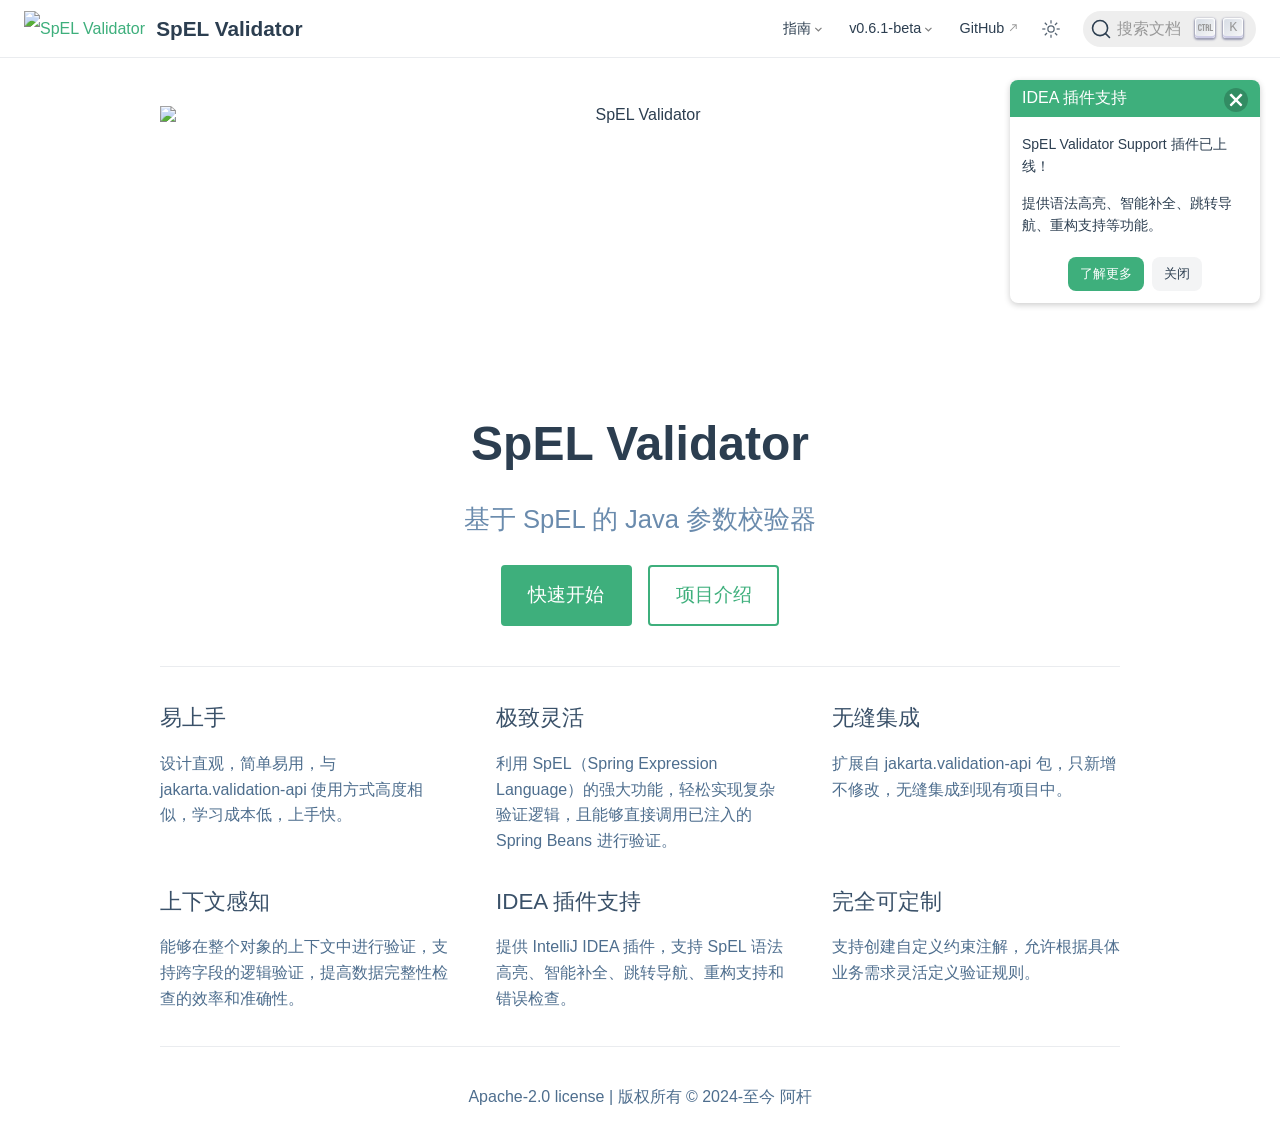
==== commit a1044df1: "Deploying to gh-pages from @ stick-i/spel-validator@abf64fe73f7ed6cbaf26113541858d1d10405b22 🚀" ====
--- a/index.html
+++ b/index.html
@@ -31,13 +31,13 @@
         document.documentElement.dataset.theme = 'dark'
       }
     </script>
-    <meta property="og:url" content="https://spel-validator.sticki.cn/"><meta property="og:site_name" content="SpEL Validator"><meta property="og:title" content="首页"><meta property="og:type" content="website"><meta property="og:locale" content="zh-CN"><meta property="og:updated_time" content="2024-11-07T11:02:38.000Z"><meta property="article:modified_time" content="2024-11-07T11:02:38.000Z"><script type="application/ld+json">{"@context":"https://schema.org","@type":"WebPage","name":"首页"}</script><link rel="icon" type="image/png" sizes="16x16" href="/images/logo.png"><link rel="icon" type="image/png" sizes="32x32" href="/images/logo.png"><link rel="manifest" href="/manifest.webmanifest"><meta name="application-name" content="SpEL Validator"><meta name="apple-mobile-web-app-title" content="SpEL Validator"><meta name="apple-mobile-web-app-status-bar-style" content="black"><link rel="apple-touch-icon" href="/images/logo.png"><link rel="mask-icon" href="/images/logo.png" color="#3eaf7c"><meta name="msapplication-TileColor" content="#3eaf7c"><meta name="theme-color" content="#3eaf7c"><title>首页 | SpEL Validator</title><meta name="description" content="基于 SpEL 的 Java 参数校验器">
-    <link rel="preload" href="/assets/style-iKAKon4T.css" as="style"><link rel="stylesheet" href="/assets/style-iKAKon4T.css">
-    <link rel="modulepreload" href="/assets/app-B55UVDM2.js"><link rel="modulepreload" href="/assets/index.html-Btcs0X4b.js">
-    <link rel="prefetch" href="/assets/FAQ.html-CQ-OaZp7.js" as="script"><link rel="prefetch" href="/assets/annotation-guide.html-C73T4VHS.js" as="script"><link rel="prefetch" href="/assets/changelog.html-D5ZkOBia.js" as="script"><link rel="prefetch" href="/assets/custom.html-CIxpReZs.js" as="script"><link rel="prefetch" href="/assets/getting-started.html-cBVMzWdN.js" as="script"><link rel="prefetch" href="/assets/i18n.html-IW3E1Ift.js" as="script"><link rel="prefetch" href="/assets/introduction.html-D1yUWsl2.js" as="script"><link rel="prefetch" href="/assets/principle.html-C0W9s-NS.js" as="script"><link rel="prefetch" href="/assets/spel.html-B-o3Xc-o.js" as="script"><link rel="prefetch" href="/assets/user-guide.html-CZdccOs3.js" as="script"><link rel="prefetch" href="/assets/404.html-R0IG0sPi.js" as="script"><link rel="prefetch" href="/assets/style-l0sNRNKZ.js" as="script"><link rel="prefetch" href="/assets/docsearch-l0sNRNKZ.js" as="script"><link rel="prefetch" href="/assets/index-B-M8YVCw.js" as="script">
+    <meta property="og:url" content="https://spel-validator.sticki.cn/"><meta property="og:site_name" content="SpEL Validator"><meta property="og:title" content="首页"><meta property="og:type" content="website"><meta property="og:locale" content="zh-CN"><meta property="og:updated_time" content="2026-01-12T08:21:55.000Z"><meta property="article:modified_time" content="2026-01-12T08:21:55.000Z"><script type="application/ld+json">{"@context":"https://schema.org","@type":"WebPage","name":"首页"}</script><link rel="icon" type="image/png" sizes="16x16" href="/images/logo.png"><link rel="icon" type="image/png" sizes="32x32" href="/images/logo.png"><link rel="manifest" href="/manifest.webmanifest"><meta name="application-name" content="SpEL Validator"><meta name="apple-mobile-web-app-title" content="SpEL Validator"><meta name="apple-mobile-web-app-status-bar-style" content="black"><link rel="apple-touch-icon" href="/images/logo.png"><link rel="mask-icon" href="/images/logo.png" color="#3eaf7c"><meta name="msapplication-TileColor" content="#3eaf7c"><meta name="theme-color" content="#3eaf7c"><title>首页 | SpEL Validator</title><meta name="description" content="基于 SpEL 的 Java 参数校验器">
+    <link rel="preload" href="/assets/style-z3YnxOok.css" as="style"><link rel="stylesheet" href="/assets/style-z3YnxOok.css">
+    <link rel="modulepreload" href="/assets/app-Ch2KFsKH.js"><link rel="modulepreload" href="/assets/index.html-Dqzc0bjn.js">
+    <link rel="prefetch" href="/assets/FAQ.html-D3sdeYpa.js" as="script"><link rel="prefetch" href="/assets/annotation-guide.html-DQxXl7x3.js" as="script"><link rel="prefetch" href="/assets/changelog.html-CRQGahnr.js" as="script"><link rel="prefetch" href="/assets/custom.html-CWcGPvoH.js" as="script"><link rel="prefetch" href="/assets/getting-started.html-3tfB2wcI.js" as="script"><link rel="prefetch" href="/assets/i18n.html-D8T_ivsC.js" as="script"><link rel="prefetch" href="/assets/idea-plugin.html-DMDRK2Wp.js" as="script"><link rel="prefetch" href="/assets/introduction.html-CwBwN4-Q.js" as="script"><link rel="prefetch" href="/assets/principle.html-By5ItPEB.js" as="script"><link rel="prefetch" href="/assets/spel.html-DUsdfLqz.js" as="script"><link rel="prefetch" href="/assets/user-guide.html-D-F4tRGY.js" as="script"><link rel="prefetch" href="/assets/404.html-AQuuLDXD.js" as="script"><link rel="prefetch" href="/assets/style-l0sNRNKZ.js" as="script"><link rel="prefetch" href="/assets/docsearch-l0sNRNKZ.js" as="script"><link rel="prefetch" href="/assets/index-B-M8YVCw.js" as="script">
   </head>
   <body>
-    <div id="app"><!--[--><div class="vp-theme-container no-sidebar external-link-icon"><!--[--><header class="vp-navbar"><div class="vp-toggle-sidebar-button" title="切换侧边栏" aria-expanded="false" role="button" tabindex="0"><div class="icon" aria-hidden="true"><span></span><span></span><span></span></div></div><span><a class="route-link" href="/"><img class="vp-site-logo" src="/images/hero.png" alt="SpEL Validator"><span class="vp-site-name vp-hide-mobile" aria-hidden="true">SpEL Validator</span></a></span><div class="vp-navbar-items-wrapper" style=""><!--[--><!--]--><nav class="vp-navbar-items vp-hide-mobile" aria-label="site navigation"><!--[--><div class="vp-navbar-item"><div class="vp-navbar-dropdown-wrapper"><button class="vp-navbar-dropdown-title" type="button" aria-label="指南"><span class="title">指南</span><span class="arrow down"></span></button><button class="vp-navbar-dropdown-title-mobile" type="button" aria-label="指南"><span class="title">指南</span><span class="right arrow"></span></button><ul class="vp-navbar-dropdown" style="display:none;"><!--[--><li class="vp-navbar-dropdown-item"><a class="route-link auto-link" href="/guide/introduction.html" aria-label="组件介绍"><!---->组件介绍<!----></a></li><li class="vp-navbar-dropdown-item"><a class="route-link auto-link" href="/guide/getting-started.html" aria-label="快速开始"><!---->快速开始<!----></a></li><li class="vp-navbar-dropdown-item"><a class="route-link auto-link" href="/guide/user-guide.html" aria-label="使用指南"><!---->使用指南<!----></a></li><li class="vp-navbar-dropdown-item"><a class="route-link auto-link" href="/guide/spel.html" aria-label="SpEL 表达式"><!---->SpEL 表达式<!----></a></li><li class="vp-navbar-dropdown-item"><a class="route-link auto-link" href="/guide/custom.html" aria-label="自定义约束注解"><!---->自定义约束注解<!----></a></li><li class="vp-navbar-dropdown-item"><a class="route-link auto-link" href="/guide/i18n.html" aria-label="国际化消息"><!---->国际化消息<!----></a></li><li class="vp-navbar-dropdown-item"><a class="route-link auto-link" href="/guide/principle.html" aria-label="工作原理"><!---->工作原理<!----></a></li><li class="vp-navbar-dropdown-item"><a class="route-link auto-link" href="/guide/FAQ.html" aria-label="常见问题"><!---->常见问题<!----></a></li><!--]--></ul></div></div><div class="vp-navbar-item"><div class="vp-navbar-dropdown-wrapper"><button class="vp-navbar-dropdown-title" type="button" aria-label="v0.6.1-beta"><span class="title">v0.6.1-beta</span><span class="arrow down"></span></button><button class="vp-navbar-dropdown-title-mobile" type="button" aria-label="v0.6.1-beta"><span class="title">v0.6.1-beta</span><span class="right arrow"></span></button><ul class="vp-navbar-dropdown" style="display:none;"><!--[--><li class="vp-navbar-dropdown-item"><a class="route-link auto-link" href="/guide/changelog.html" aria-label="更新日志"><!---->更新日志<!----></a></li><li class="vp-navbar-dropdown-item"><a class="auto-link external-link" href="https://github.com/stick-i/spel-validator/releases" aria-label="GitHub Releases" rel="noopener noreferrer" target="_blank"><!---->GitHub Releases<!----></a></li><!--]--></ul></div></div><div class="vp-navbar-item"><a class="auto-link external-link" href="https://github.com/stick-i/spel-validator" aria-label="GitHub" rel="noopener noreferrer" target="_blank"><!---->GitHub<!----></a></div><!--]--></nav><!--[--><!--]--><button class="vp-toggle-color-mode-button" title="切换颜色模式"><svg class="light-icon" viewbox="0 0 32 32" style=""><path d="M16 12.005a4 4 0 1 1-4 4a4.005 4.005 0 0 1 4-4m0-2a6 6 0 1 0 6 6a6 6 0 0 0-6-6z" fill="currentColor"></path><path d="M5.394 6.813l1.414-1.415l3.506 3.506L8.9 10.318z" fill="currentColor"></path><path d="M2 15.005h5v2H2z" fill="currentColor"></path><path d="M5.394 25.197L8.9 21.691l1.414 1.415l-3.506 3.505z" fill="currentColor"></path><path d="M15 25.005h2v5h-2z" fill="currentColor"></path><path d="M21.687 23.106l1.414-1.415l3.506 3.506l-1.414 1.414z" fill="currentColor"></path><path d="M25 15.005h5v2h-5z" fill="currentColor"></path><path d="M21.687 8.904l3.506-3.506l1.414 1.415l-3.506 3.505z" fill="currentColor"></path><path d="M15 2.005h2v5h-2z" fill="currentColor"></path></svg><svg class="dark-icon" viewbox="0 0 32 32" style="display:none;"><path d="M13.502 5.414a15.075 15.075 0 0 0 11.594 18.194a11.113 11.113 0 0 1-7.975 3.39c-.138 0-.278.005-.418 0a11.094 11.094 0 0 1-3.2-21.584M14.98 3a1.002 1.002 0 0 0-.175.016a13.096 13.096 0 0 0 1.825 25.981c.164.006.328 0 .49 0a13.072 13.072 0 0 0 10.703-5.555a1.01 1.01 0 0 0-.783-1.565A13.08 13.08 0 0 1 15.89 4.38A1.015 1.015 0 0 0 14.98 3z" fill="currentColor"></path></svg></button><!--[--><div id="docsearch-container" style="display:none;"></div><div><button type="button" class="DocSearch DocSearch-Button" aria-label="搜索文档"><span class="DocSearch-Button-Container"><svg width="20" height="20" class="DocSearch-Search-Icon" viewBox="0 0 20 20"><path d="M14.386 14.386l4.0877 4.0877-4.0877-4.0877c-2.9418 2.9419-7.7115 2.9419-10.6533 0-2.9419-2.9418-2.9419-7.7115 0-10.6533 2.9418-2.9419 7.7115-2.9419 10.6533 0 2.9419 2.9418 2.9419 7.7115 0 10.6533z" stroke="currentColor" fill="none" fill-rule="evenodd" stroke-linecap="round" stroke-linejoin="round"></path></svg><span class="DocSearch-Button-Placeholder">搜索文档</span></span><span class="DocSearch-Button-Keys"><kbd class="DocSearch-Button-Key"><svg width="15" height="15" class="DocSearch-Control-Key-Icon"><path d="M4.505 4.496h2M5.505 5.496v5M8.216 4.496l.055 5.993M10 7.5c.333.333.5.667.5 1v2M12.326 4.5v5.996M8.384 4.496c1.674 0 2.116 0 2.116 1.5s-.442 1.5-2.116 1.5M3.205 9.303c-.09.448-.277 1.21-1.241 1.203C1 10.5.5 9.513.5 8V7c0-1.57.5-2.5 1.464-2.494.964.006 1.134.598 1.24 1.342M12.553 10.5h1.953" stroke-width="1.2" stroke="currentColor" fill="none" stroke-linecap="square"></path></svg></kbd><kbd class="DocSearch-Button-Key">K</kbd></span></button></div><!--]--></div></header><!--]--><div class="vp-sidebar-mask"></div><!--[--><aside class="vp-sidebar"><nav class="vp-navbar-items" aria-label="site navigation"><!--[--><div class="vp-navbar-item"><div class="vp-navbar-dropdown-wrapper"><button class="vp-navbar-dropdown-title" type="button" aria-label="指南"><span class="title">指南</span><span class="arrow down"></span></button><button class="vp-navbar-dropdown-title-mobile" type="button" aria-label="指南"><span class="title">指南</span><span class="right arrow"></span></button><ul class="vp-navbar-dropdown" style="display:none;"><!--[--><li class="vp-navbar-dropdown-item"><a class="route-link auto-link" href="/guide/introduction.html" aria-label="组件介绍"><!---->组件介绍<!----></a></li><li class="vp-navbar-dropdown-item"><a class="route-link auto-link" href="/guide/getting-started.html" aria-label="快速开始"><!---->快速开始<!----></a></li><li class="vp-navbar-dropdown-item"><a class="route-link auto-link" href="/guide/user-guide.html" aria-label="使用指南"><!---->使用指南<!----></a></li><li class="vp-navbar-dropdown-item"><a class="route-link auto-link" href="/guide/spel.html" aria-label="SpEL 表达式"><!---->SpEL 表达式<!----></a></li><li class="vp-navbar-dropdown-item"><a class="route-link auto-link" href="/guide/custom.html" aria-label="自定义约束注解"><!---->自定义约束注解<!----></a></li><li class="vp-navbar-dropdown-item"><a class="route-link auto-link" href="/guide/i18n.html" aria-label="国际化消息"><!---->国际化消息<!----></a></li><li class="vp-navbar-dropdown-item"><a class="route-link auto-link" href="/guide/principle.html" aria-label="工作原理"><!---->工作原理<!----></a></li><li class="vp-navbar-dropdown-item"><a class="route-link auto-link" href="/guide/FAQ.html" aria-label="常见问题"><!---->常见问题<!----></a></li><!--]--></ul></div></div><div class="vp-navbar-item"><div class="vp-navbar-dropdown-wrapper"><button class="vp-navbar-dropdown-title" type="button" aria-label="v0.6.1-beta"><span class="title">v0.6.1-beta</span><span class="arrow down"></span></button><button class="vp-navbar-dropdown-title-mobile" type="button" aria-label="v0.6.1-beta"><span class="title">v0.6.1-beta</span><span class="right arrow"></span></button><ul class="vp-navbar-dropdown" style="display:none;"><!--[--><li class="vp-navbar-dropdown-item"><a class="route-link auto-link" href="/guide/changelog.html" aria-label="更新日志"><!---->更新日志<!----></a></li><li class="vp-navbar-dropdown-item"><a class="auto-link external-link" href="https://github.com/stick-i/spel-validator/releases" aria-label="GitHub Releases" rel="noopener noreferrer" target="_blank"><!---->GitHub Releases<!----></a></li><!--]--></ul></div></div><div class="vp-navbar-item"><a class="auto-link external-link" href="https://github.com/stick-i/spel-validator" aria-label="GitHub" rel="noopener noreferrer" target="_blank"><!---->GitHub<!----></a></div><!--]--></nav><!--[--><!--]--><!----><!--[--><!--]--></aside><!--]--><!--[--><main class="vp-home"><header class="vp-hero"><img class="vp-hero-image" src="/./images/hero.png" alt="SpEL Validator" height="280"><h1 id="main-title">SpEL Validator</h1><p class="vp-hero-description">基于 SpEL 的 Java 参数校验器</p><p class="vp-hero-actions"><!--[--><a class="route-link auto-link vp-hero-action-button primary" href="/guide/getting-started.html" aria-label="快速开始"><!---->快速开始<!----></a><a class="route-link auto-link vp-hero-action-button secondary" href="/guide/introduction.html" aria-label="项目介绍"><!---->项目介绍<!----></a><!--]--></p></header><div class="vp-features"><!--[--><div class="vp-feature"><h2>易上手</h2><p>设计直观，简单易用，与 jakarta.validation-api 使用方式高度相似，学习成本低，上手快。</p></div><div class="vp-feature"><h2>极致灵活</h2><p>利用 SpEL（Spring Expression Language）的强大功能，轻松实现复杂验证逻辑，且能够直接调用已注入的 Spring Beans 进行验证。</p></div><div class="vp-feature"><h2>无缝集成</h2><p>扩展自 jakarta.validation-api 包，只新增不修改，无缝集成到现有项目中。</p></div><div class="vp-feature"><h2>上下文感知</h2><p>能够在整个对象的上下文中进行验证，支持跨字段的逻辑验证，提高数据完整性检查的效率和准确性。</p></div><div class="vp-feature"><h2>异常友好</h2><p>验证失败时自动整合进 jakarta.validation-api 的异常管理体系，简化错误处理流程。</p></div><div class="vp-feature"><h2>完全可定制</h2><p>支持创建自定义约束注解，允许根据具体业务需求灵活定义验证规则。</p></div><!--]--></div><div class="theme-default-content"><div></div></div><!--[--><div class="vp-footer">Apache-2.0 license | 版权所有 © 2024-至今 阿杆</div><!--]--></main><!--]--></div><!--[--><!----><!--]--><!--]--></div>
-    <script type="module" src="/assets/app-B55UVDM2.js" defer></script>
+    <div id="app"><!--[--><div class="vp-theme-container no-sidebar external-link-icon"><!--[--><header class="vp-navbar"><div class="vp-toggle-sidebar-button" title="切换侧边栏" aria-expanded="false" role="button" tabindex="0"><div class="icon" aria-hidden="true"><span></span><span></span><span></span></div></div><span><a class="route-link" href="/"><img class="vp-site-logo" src="/images/hero.png" alt="SpEL Validator"><span class="vp-site-name vp-hide-mobile" aria-hidden="true">SpEL Validator</span></a></span><div class="vp-navbar-items-wrapper" style=""><!--[--><!--]--><nav class="vp-navbar-items vp-hide-mobile" aria-label="site navigation"><!--[--><div class="vp-navbar-item"><div class="vp-navbar-dropdown-wrapper"><button class="vp-navbar-dropdown-title" type="button" aria-label="指南"><span class="title">指南</span><span class="arrow down"></span></button><button class="vp-navbar-dropdown-title-mobile" type="button" aria-label="指南"><span class="title">指南</span><span class="right arrow"></span></button><ul class="vp-navbar-dropdown" style="display:none;"><!--[--><li class="vp-navbar-dropdown-item"><a class="route-link auto-link" href="/guide/introduction.html" aria-label="组件介绍"><!---->组件介绍<!----></a></li><li class="vp-navbar-dropdown-item"><a class="route-link auto-link" href="/guide/getting-started.html" aria-label="快速开始"><!---->快速开始<!----></a></li><li class="vp-navbar-dropdown-item"><a class="route-link auto-link" href="/guide/user-guide.html" aria-label="使用指南"><!---->使用指南<!----></a></li><li class="vp-navbar-dropdown-item"><a class="route-link auto-link" href="/guide/spel.html" aria-label="SpEL 表达式"><!---->SpEL 表达式<!----></a></li><li class="vp-navbar-dropdown-item"><a class="route-link auto-link" href="/guide/custom.html" aria-label="自定义约束注解"><!---->自定义约束注解<!----></a></li><li class="vp-navbar-dropdown-item"><a class="route-link auto-link" href="/guide/i18n.html" aria-label="国际化消息"><!---->国际化消息<!----></a></li><li class="vp-navbar-dropdown-item"><a class="route-link auto-link" href="/guide/principle.html" aria-label="工作原理"><!---->工作原理<!----></a></li><li class="vp-navbar-dropdown-item"><a class="route-link auto-link" href="/guide/FAQ.html" aria-label="常见问题"><!---->常见问题<!----></a></li><!--]--></ul></div></div><div class="vp-navbar-item"><div class="vp-navbar-dropdown-wrapper"><button class="vp-navbar-dropdown-title" type="button" aria-label="v0.6.1-beta"><span class="title">v0.6.1-beta</span><span class="arrow down"></span></button><button class="vp-navbar-dropdown-title-mobile" type="button" aria-label="v0.6.1-beta"><span class="title">v0.6.1-beta</span><span class="right arrow"></span></button><ul class="vp-navbar-dropdown" style="display:none;"><!--[--><li class="vp-navbar-dropdown-item"><a class="route-link auto-link" href="/guide/changelog.html" aria-label="更新日志"><!---->更新日志<!----></a></li><li class="vp-navbar-dropdown-item"><a class="auto-link external-link" href="https://github.com/stick-i/spel-validator/releases" aria-label="GitHub Releases" rel="noopener noreferrer" target="_blank"><!---->GitHub Releases<!----></a></li><!--]--></ul></div></div><div class="vp-navbar-item"><a class="auto-link external-link" href="https://github.com/stick-i/spel-validator" aria-label="GitHub" rel="noopener noreferrer" target="_blank"><!---->GitHub<!----></a></div><!--]--></nav><!--[--><!--]--><button class="vp-toggle-color-mode-button" title="切换颜色模式"><svg class="light-icon" viewbox="0 0 32 32" style=""><path d="M16 12.005a4 4 0 1 1-4 4a4.005 4.005 0 0 1 4-4m0-2a6 6 0 1 0 6 6a6 6 0 0 0-6-6z" fill="currentColor"></path><path d="M5.394 6.813l1.414-1.415l3.506 3.506L8.9 10.318z" fill="currentColor"></path><path d="M2 15.005h5v2H2z" fill="currentColor"></path><path d="M5.394 25.197L8.9 21.691l1.414 1.415l-3.506 3.505z" fill="currentColor"></path><path d="M15 25.005h2v5h-2z" fill="currentColor"></path><path d="M21.687 23.106l1.414-1.415l3.506 3.506l-1.414 1.414z" fill="currentColor"></path><path d="M25 15.005h5v2h-5z" fill="currentColor"></path><path d="M21.687 8.904l3.506-3.506l1.414 1.415l-3.506 3.505z" fill="currentColor"></path><path d="M15 2.005h2v5h-2z" fill="currentColor"></path></svg><svg class="dark-icon" viewbox="0 0 32 32" style="display:none;"><path d="M13.502 5.414a15.075 15.075 0 0 0 11.594 18.194a11.113 11.113 0 0 1-7.975 3.39c-.138 0-.278.005-.418 0a11.094 11.094 0 0 1-3.2-21.584M14.98 3a1.002 1.002 0 0 0-.175.016a13.096 13.096 0 0 0 1.825 25.981c.164.006.328 0 .49 0a13.072 13.072 0 0 0 10.703-5.555a1.01 1.01 0 0 0-.783-1.565A13.08 13.08 0 0 1 15.89 4.38A1.015 1.015 0 0 0 14.98 3z" fill="currentColor"></path></svg></button><!--[--><div id="docsearch-container" style="display:none;"></div><div><button type="button" class="DocSearch DocSearch-Button" aria-label="搜索文档"><span class="DocSearch-Button-Container"><svg width="20" height="20" class="DocSearch-Search-Icon" viewBox="0 0 20 20"><path d="M14.386 14.386l4.0877 4.0877-4.0877-4.0877c-2.9418 2.9419-7.7115 2.9419-10.6533 0-2.9419-2.9418-2.9419-7.7115 0-10.6533 2.9418-2.9419 7.7115-2.9419 10.6533 0 2.9419 2.9418 2.9419 7.7115 0 10.6533z" stroke="currentColor" fill="none" fill-rule="evenodd" stroke-linecap="round" stroke-linejoin="round"></path></svg><span class="DocSearch-Button-Placeholder">搜索文档</span></span><span class="DocSearch-Button-Keys"><kbd class="DocSearch-Button-Key"><svg width="15" height="15" class="DocSearch-Control-Key-Icon"><path d="M4.505 4.496h2M5.505 5.496v5M8.216 4.496l.055 5.993M10 7.5c.333.333.5.667.5 1v2M12.326 4.5v5.996M8.384 4.496c1.674 0 2.116 0 2.116 1.5s-.442 1.5-2.116 1.5M3.205 9.303c-.09.448-.277 1.21-1.241 1.203C1 10.5.5 9.513.5 8V7c0-1.57.5-2.5 1.464-2.494.964.006 1.134.598 1.24 1.342M12.553 10.5h1.953" stroke-width="1.2" stroke="currentColor" fill="none" stroke-linecap="square"></path></svg></kbd><kbd class="DocSearch-Button-Key">K</kbd></span></button></div><!--]--></div></header><!--]--><div class="vp-sidebar-mask"></div><!--[--><aside class="vp-sidebar"><nav class="vp-navbar-items" aria-label="site navigation"><!--[--><div class="vp-navbar-item"><div class="vp-navbar-dropdown-wrapper"><button class="vp-navbar-dropdown-title" type="button" aria-label="指南"><span class="title">指南</span><span class="arrow down"></span></button><button class="vp-navbar-dropdown-title-mobile" type="button" aria-label="指南"><span class="title">指南</span><span class="right arrow"></span></button><ul class="vp-navbar-dropdown" style="display:none;"><!--[--><li class="vp-navbar-dropdown-item"><a class="route-link auto-link" href="/guide/introduction.html" aria-label="组件介绍"><!---->组件介绍<!----></a></li><li class="vp-navbar-dropdown-item"><a class="route-link auto-link" href="/guide/getting-started.html" aria-label="快速开始"><!---->快速开始<!----></a></li><li class="vp-navbar-dropdown-item"><a class="route-link auto-link" href="/guide/user-guide.html" aria-label="使用指南"><!---->使用指南<!----></a></li><li class="vp-navbar-dropdown-item"><a class="route-link auto-link" href="/guide/spel.html" aria-label="SpEL 表达式"><!---->SpEL 表达式<!----></a></li><li class="vp-navbar-dropdown-item"><a class="route-link auto-link" href="/guide/custom.html" aria-label="自定义约束注解"><!---->自定义约束注解<!----></a></li><li class="vp-navbar-dropdown-item"><a class="route-link auto-link" href="/guide/i18n.html" aria-label="国际化消息"><!---->国际化消息<!----></a></li><li class="vp-navbar-dropdown-item"><a class="route-link auto-link" href="/guide/principle.html" aria-label="工作原理"><!---->工作原理<!----></a></li><li class="vp-navbar-dropdown-item"><a class="route-link auto-link" href="/guide/FAQ.html" aria-label="常见问题"><!---->常见问题<!----></a></li><!--]--></ul></div></div><div class="vp-navbar-item"><div class="vp-navbar-dropdown-wrapper"><button class="vp-navbar-dropdown-title" type="button" aria-label="v0.6.1-beta"><span class="title">v0.6.1-beta</span><span class="arrow down"></span></button><button class="vp-navbar-dropdown-title-mobile" type="button" aria-label="v0.6.1-beta"><span class="title">v0.6.1-beta</span><span class="right arrow"></span></button><ul class="vp-navbar-dropdown" style="display:none;"><!--[--><li class="vp-navbar-dropdown-item"><a class="route-link auto-link" href="/guide/changelog.html" aria-label="更新日志"><!---->更新日志<!----></a></li><li class="vp-navbar-dropdown-item"><a class="auto-link external-link" href="https://github.com/stick-i/spel-validator/releases" aria-label="GitHub Releases" rel="noopener noreferrer" target="_blank"><!---->GitHub Releases<!----></a></li><!--]--></ul></div></div><div class="vp-navbar-item"><a class="auto-link external-link" href="https://github.com/stick-i/spel-validator" aria-label="GitHub" rel="noopener noreferrer" target="_blank"><!---->GitHub<!----></a></div><!--]--></nav><!--[--><!--]--><!----><!--[--><!--]--></aside><!--]--><!--[--><main class="vp-home"><header class="vp-hero"><img class="vp-hero-image" src="/./images/hero.png" alt="SpEL Validator" height="280"><h1 id="main-title">SpEL Validator</h1><p class="vp-hero-description">基于 SpEL 的 Java 参数校验器</p><p class="vp-hero-actions"><!--[--><a class="route-link auto-link vp-hero-action-button primary" href="/guide/getting-started.html" aria-label="快速开始"><!---->快速开始<!----></a><a class="route-link auto-link vp-hero-action-button secondary" href="/guide/introduction.html" aria-label="项目介绍"><!---->项目介绍<!----></a><!--]--></p></header><div class="vp-features"><!--[--><div class="vp-feature"><h2>易上手</h2><p>设计直观，简单易用，与 jakarta.validation-api 使用方式高度相似，学习成本低，上手快。</p></div><div class="vp-feature"><h2>极致灵活</h2><p>利用 SpEL（Spring Expression Language）的强大功能，轻松实现复杂验证逻辑，且能够直接调用已注入的 Spring Beans 进行验证。</p></div><div class="vp-feature"><h2>无缝集成</h2><p>扩展自 jakarta.validation-api 包，只新增不修改，无缝集成到现有项目中。</p></div><div class="vp-feature"><h2>上下文感知</h2><p>能够在整个对象的上下文中进行验证，支持跨字段的逻辑验证，提高数据完整性检查的效率和准确性。</p></div><div class="vp-feature"><h2>IDEA 插件支持</h2><p>提供 IntelliJ IDEA 插件，支持 SpEL 语法高亮、智能补全、跳转导航、重构支持和错误检查。</p></div><div class="vp-feature"><h2>完全可定制</h2><p>支持创建自定义约束注解，允许根据具体业务需求灵活定义验证规则。</p></div><!--]--></div><div class="theme-default-content"><div></div></div><!--[--><div class="vp-footer">Apache-2.0 license | 版权所有 © 2024-至今 阿杆</div><!--]--></main><!--]--></div><!--[--><!----><!--[--><!--]--><!--]--><!--]--></div>
+    <script type="module" src="/assets/app-Ch2KFsKH.js" defer></script>
   </body>
 </html>
--- a/assets/style-z3YnxOok.css
+++ b/assets/style-z3YnxOok.css
@@ -0,0 +1 @@
+@charset "UTF-8";.vp-back-to-top-button{position:fixed!important;inset-inline-end:1rem;bottom:4rem;z-index:100;width:48px;height:48px;padding:12px;border-width:0;border-radius:50%;background:var(--back-to-top-bg-color);color:var(--back-to-top-color);box-shadow:2px 2px 10px 4px var(--back-to-top-shadow);cursor:pointer}@media (max-width: 959px){.vp-back-to-top-button{transform:scale(.8);transform-origin:100% 100%}}@media print{.vp-back-to-top-button{display:none}}.vp-back-to-top-button:hover{color:var(--back-to-top-color-hover)}.vp-back-to-top-button .back-to-top-icon{overflow:hidden;width:24px;height:24px;margin:0 auto;background:var(--back-to-top-icon-color);-webkit-mask-image:var(--back-to-top-icon);mask-image:var(--back-to-top-icon);-webkit-mask-position:50%;mask-position:50%;-webkit-mask-size:cover;mask-size:cover}.vp-scroll-progress{position:absolute;right:-2px;bottom:-2px;width:52px;height:52px}.vp-scroll-progress svg{width:100%;height:100%}.vp-scroll-progress circle{opacity:.9;transform:rotate(-90deg);transform-origin:50% 50%}.back-to-top-enter-active,.back-to-top-leave-active{transition:opacity .3s}.back-to-top-enter-from,.back-to-top-leave-to{opacity:0}:root{--back-to-top-z-index: 5;--back-to-top-icon: url("data:image/svg+xml,%3csvg%20xmlns='http://www.w3.org/2000/svg'%20viewBox='0%200%2048%2048'%3e%3cpath%20fill='none'%20stroke='currentColor'%20stroke-linecap='round'%20stroke-linejoin='round'%20stroke-width='4'%20d='M24.008%2014.1V42M12%2026l12-12l12%2012M12%206h24'%20/%3e%3c/svg%3e");--back-to-top-bg-color: #fff;--back-to-top-color: #3eaf7c;--back-to-top-icon-color: currentcolor;--back-to-top-color-hover: #71cda3;--back-to-top-shadow: rgb(0 0 0 / 20%)}:root{--code-copy-icon: url("data:image/svg+xml,%3csvg xmlns='http://www.w3.org/2000/svg' viewBox='0 0 24 24' fill='none' height='20' width='20' stroke='rgba(128,128,128,1)' stroke-width='2'%3e%3cpath stroke-linecap='round' stroke-linejoin='round' d='M9 5H7a2 2 0 0 0-2 2v12a2 2 0 0 0 2 2h10a2 2 0 0 0 2-2V7a2 2 0 0 0-2-2h-2M9 5a2 2 0 0 0 2 2h2a2 2 0 0 0 2-2M9 5a2 2 0 0 1 2-2h2a2 2 0 0 1 2 2' /%3e%3c/svg%3e");--code-copied-icon: url("data:image/svg+xml,%3csvg xmlns='http://www.w3.org/2000/svg' viewBox='0 0 24 24' fill='none' height='20' width='20' stroke='rgba(128,128,128,1)' stroke-width='2'%3e%3cpath stroke-linecap='round' stroke-linejoin='round' d='M9 5H7a2 2 0 0 0-2 2v12a2 2 0 0 0 2 2h10a2 2 0 0 0 2-2V7a2 2 0 0 0-2-2h-2M9 5a2 2 0 0 0 2 2h2a2 2 0 0 0 2-2M9 5a2 2 0 0 1 2-2h2a2 2 0 0 1 2 2m-6 9 2 2 4-4' /%3e%3c/svg%3e");--copy-code-color: var(--code-c-line-number, #9e9e9e);--copy-code-hover: var(--code-highlight-bg-color, rgb(0 0 0 / 50%))}.vp-copy-code-button{position:absolute;top:.5em;right:.5em;z-index:5;width:2.5rem;height:2.5rem;padding:0;border-width:0;border-radius:.5rem;background:transparent;outline:none;opacity:0;cursor:pointer;transition:opacity .4s}@media print{.vp-copy-code-button{display:none}}.vp-copy-code-button:before{content:"";display:inline-block;width:1.25rem;height:1.25rem;padding:.625rem;background:currentcolor;color:var(--copy-code-color);font-size:1.25rem;-webkit-mask-image:var(--code-copy-icon);mask-image:var(--code-copy-icon);-webkit-mask-position:50%;mask-position:50%;-webkit-mask-size:1em;mask-size:1em;-webkit-mask-repeat:no-repeat;mask-repeat:no-repeat}.vp-copy-code-button:focus,.vp-copy-code-button.copied{opacity:1}.vp-copy-code-button:hover,.vp-copy-code-button.copied{background:var(--copy-code-hover)}.vp-copy-code-button.copied:before{-webkit-mask-image:var(--code-copied-icon);mask-image:var(--code-copied-icon)}.vp-copy-code-button.copied:after{content:attr(data-copied);position:absolute;top:0;right:calc(100% + .25rem);display:block;height:1.25rem;padding:.625rem;border-radius:.5rem;background:var(--copy-code-hover);color:var(--copy-code-color);font-weight:500;line-height:1.25rem;white-space:nowrap}.copy-code-disabled .vp-copy-code-button{display:none}body:not(.copy-code-disabled) div[class*=language-]:hover:before{display:none}body:not(.copy-code-disabled) div[class*=language-]:hover .vp-copy-code-button{opacity:1}:root{--medium-zoom-z-index: 100;--medium-zoom-bg-color: #fff;--medium-zoom-opacity: 1}.medium-zoom-overlay{z-index:var(--medium-zoom-z-index);background-color:var(--medium-zoom-bg-color)!important}.medium-zoom-overlay~img{z-index:calc(var(--medium-zoom-z-index) + 1)}.medium-zoom--opened .medium-zoom-overlay{opacity:var(--medium-zoom-opacity)}:root{--nprogress-color: #29d;--nprogress-z-index: 1031}#nprogress{pointer-events:none}#nprogress .bar{position:fixed;top:0;left:0;z-index:var(--nprogress-z-index);width:100%;height:2px;background:var(--nprogress-color)}.vp-badge{display:inline-block;vertical-align:top;height:18px;padding:0 6px;border-radius:3px;color:var(--c-bg);font-weight:600;font-size:14px;line-height:18px;transition:color var(--t-color),background-color var(--t-color)}.vp-badge.tip{background-color:var(--c-badge-tip)}.vp-badge.warning{background-color:var(--c-badge-warning);color:var(--c-badge-warning-text)}.vp-badge.danger{background-color:var(--c-badge-danger);color:var(--c-badge-danger-text)}.vp-badge+.vp-badge{margin-left:5px}.code-group-nav{margin-top:.85rem;margin-bottom:calc(-1.7rem - 6px);padding-top:10px;padding-bottom:calc(1.7rem - 6px);padding-left:10px;border-top-left-radius:6px;border-top-right-radius:6px;background-color:var(--c-code-group-tab-bg)}@media (max-width: 419px){.code-group-nav{margin-right:-1.5rem;margin-left:-1.5rem;border-radius:0}}.code-group-nav-tab{padding:5px;border:0;background-color:transparent;color:var(--c-code-group-tab-title);font-weight:600;font-size:.85em;line-height:1.4;cursor:pointer}.code-group-nav-tab:focus{outline:none}.code-group-nav-tab:focus-visible{outline:1px solid var(--c-code-group-tab-outline)}.code-group-nav-tab.active{border-bottom:var(--c-code-group-tab-active-border) 1px solid}.code-group-item{display:none}.code-group-item.active{display:block}.code-group-item>pre{background-color:orange}.vp-features{display:flex;flex-wrap:wrap;place-content:stretch space-between;align-items:flex-start;margin-top:2.5rem;padding:1.2rem 0;border-top:1px solid var(--c-border);transition:border-color var(--t-color)}@media (max-width: 719px){.vp-features{flex-direction:column}}.vp-feature{flex-grow:1;flex-basis:30%;max-width:30%}@media (max-width: 719px){.vp-feature{max-width:100%;padding:0 2.5rem}}.vp-feature h2{padding-bottom:0;border-bottom:none;color:var(--c-text-light);font-weight:500;font-size:1.4rem}@media (max-width: 419px){.vp-feature h2{font-size:1.25rem}}.vp-feature p{color:var(--c-text-lighter)}.vp-footer{padding:2.5rem;border-top:1px solid var(--c-border);color:var(--c-text-lighter);text-align:center;transition:border-color var(--t-color)}.vp-hero{text-align:center}.vp-hero-image{display:block;max-width:100%;max-height:280px;margin:3rem auto 1.5rem}@media (max-width: 419px){.vp-hero-image{max-height:210px;margin:2rem auto 1.2rem}}#main-title{font-size:3rem}@media (max-width: 419px){#main-title{font-size:2rem}}#main-title,.vp-hero-description,.vp-hero-actions{margin:1.8rem auto}@media (max-width: 419px){#main-title,.vp-hero-description,.vp-hero-actions{margin:1.2rem auto}}.vp-hero-actions{display:flex;flex-wrap:wrap;gap:1rem;justify-content:center}.vp-hero-description{max-width:35rem;color:var(--c-text-lightest);font-size:1.6rem;line-height:1.3}@media (max-width: 419px){.vp-hero-description{font-size:1.2rem}}.vp-hero-action-button{display:inline-block;box-sizing:border-box;padding:.8rem 1.6rem;border-width:2px;border-style:solid;border-radius:4px;font-size:1.2rem;transition:background-color var(--t-color)}@media (max-width: 419px){.vp-hero-action-button{padding:.6rem 1.2rem;font-size:1rem}}.vp-hero-action-button.primary{border-color:var(--c-brand);background-color:var(--c-brand);color:var(--c-bg)}.vp-hero-action-button.primary:hover{background-color:var(--c-brand-light)}.vp-hero-action-button.secondary{border-color:var(--c-brand);background-color:var(--c-bg);color:var(--c-brand)}.vp-hero-action-button.secondary:hover{background-color:var(--c-brand-light);color:var(--c-bg)}.vp-home{display:block;max-width:var(--homepage-width);margin:0 auto;padding:var(--navbar-height) 2rem 0}@media (max-width: 419px){.vp-home{padding-right:1.5rem;padding-left:1.5rem}}.vp-home .theme-default-content{margin:0;padding:0}.vp-site-logo{vertical-align:top;height:var(--navbar-line-height);margin-right:var(--navbar-padding-v)}.vp-site-name{position:relative;color:var(--c-text);font-weight:600;font-size:1.3rem}@media screen and (max-width: 719px){.vp-site-name{display:block;overflow:hidden;width:calc(100vw - 11rem);text-overflow:ellipsis;white-space:nowrap}}.vp-dropdown-enter-from,.vp-dropdown-leave-to{height:0!important}.vp-navbar-dropdown-wrapper{cursor:pointer}.vp-navbar-dropdown-wrapper:not(.mobile){height:1.8rem}.vp-navbar-dropdown-wrapper:not(.mobile):hover .vp-navbar-dropdown,.vp-navbar-dropdown-wrapper:not(.mobile).open .vp-navbar-dropdown{display:block!important}.vp-navbar-dropdown-wrapper.mobile .vp-navbar-dropdown{overflow:hidden;transition:height .1s ease-out;padding-top:.5rem}.vp-navbar-dropdown-wrapper:not(.mobile) .vp-navbar-dropdown{position:absolute;top:100%;right:0;display:none;overflow-y:auto;box-sizing:border-box;height:auto!important;max-height:calc(100vh - 2.7rem);margin:0;padding:.6rem 0;border:1px solid var(--c-border);border-bottom-color:var(--c-border-dark);border-radius:.25rem;background-color:var(--c-bg-navbar);text-align:left;white-space:nowrap}.vp-navbar-dropdown-title{display:block;padding:inherit;border:none;background:transparent;color:var(--c-text);font-weight:500;font-size:.9rem;font-family:inherit;line-height:1.4rem;cursor:inherit}.vp-navbar-dropdown-wrapper.mobile .vp-navbar-dropdown-title{display:none}.vp-navbar-dropdown-title:hover{border-color:transparent}.vp-navbar-dropdown-title-mobile{display:none;padding:inherit;border:none;background:transparent;color:var(--c-text);font-weight:600;font-size:inherit;font-family:inherit;line-height:1.4rem;cursor:inherit}.vp-navbar-dropdown-wrapper.mobile .vp-navbar-dropdown-title-mobile{display:block}.vp-navbar-dropdown-title-mobile:hover{color:var(--c-text-accent)}.vp-navbar-dropdown-item{color:inherit;line-height:1.7rem}.vp-navbar-dropdown-item a{position:relative;display:block;margin-bottom:0;padding:0 1.5rem 0 1.25rem;border-bottom:none;font-weight:400;line-height:1.7rem}.vp-navbar-dropdown-item a:hover,.vp-navbar-dropdown-item a.route-link-active{color:var(--c-text-accent)}.vp-navbar-dropdown-item a.route-link-active:after{content:"";position:absolute;top:calc(50% - 2px);left:9px;width:0;height:0;border-top:3px solid transparent;border-bottom:3px solid transparent;border-left:5px solid var(--c-text-accent)}.vp-navbar-dropdown-wrapper.mobile .vp-navbar-dropdown-item>a{font-size:15px;line-height:2rem}.vp-navbar-dropdown-subtitle{margin:.45rem 0 0;padding:1rem 0 .45rem;border-top:1px solid var(--c-border);font-size:.9rem}.vp-navbar-dropdown-wrapper.mobile .vp-navbar-dropdown-subtitle{margin-top:0;padding-top:0;padding-bottom:0;border-top:0;font-size:15px;line-height:2rem}.vp-navbar-dropdown-item:first-child .vp-navbar-dropdown-subtitle{margin-top:0;padding-top:0;border-top:0}.vp-navbar-dropdown-subtitle>span{padding:0 1.5rem 0 1.25rem}.vp-navbar-dropdown-subtitle>a{font-weight:inherit}.vp-navbar-dropdown-subtitle>a.route-link-active:after{display:none}.vp-navbar-dropdown-subitem-wrapper{padding:0;list-style:none}.vp-navbar-dropdown-subitem{font-size:.9em}.vp-navbar-dropdown-wrapper.mobile .vp-navbar-dropdown-subitem{padding-left:1rem;font-size:14px}.vp-navbar-items{display:inline-block}@media print{.vp-navbar-items{display:none}}.vp-navbar-items a{display:inline-block;color:inherit;line-height:1.4rem}.vp-navbar-items a:hover,.vp-navbar-items a.route-link-active{color:var(--c-text)}.vp-navbar-item{position:relative;display:inline-block;margin-left:1.5rem;line-height:var(--navbar-line-height)}@media (max-width: 719px){.vp-navbar-item{margin-left:0}}.vp-navbar-item:first-child{margin-left:0}.vp-navbar-item a:hover,.vp-navbar-item a.route-link-active{color:var(--c-text-accent)}.vp-navbar-item>a:hover,.vp-navbar-item>a.route-link-active{margin-bottom:-2px;border-bottom:2px solid var(--c-text-accent)}@media (max-width: 719px){.vp-navbar-item>a:hover,.vp-navbar-item>a.route-link-active{margin-bottom:0;border-bottom:none}}.vp-toggle-color-mode-button{display:flex;margin:auto;margin-left:1rem;border:0;background:none;color:var(--c-text);opacity:.8;cursor:pointer}@media print{.vp-toggle-color-mode-button{display:none}}.vp-toggle-color-mode-button:hover{opacity:1}.vp-toggle-color-mode-button .light-icon,.vp-toggle-color-mode-button .dark-icon{width:1.25rem;height:1.25rem}.vp-toggle-sidebar-button{position:absolute;top:.6rem;left:1rem;display:none;padding:.6rem;cursor:pointer}@media screen and (max-width: 719px){.vp-toggle-sidebar-button{display:block}}.vp-toggle-sidebar-button .icon{display:flex;flex-direction:column;align-items:center;justify-content:center;width:1.25rem;height:1.25rem;cursor:inherit}.vp-toggle-sidebar-button .icon span{display:inline-block;width:100%;height:2px;border-radius:2px;background-color:var(--c-text);transition:transform var(--t-transform)}.vp-toggle-sidebar-button .icon span:nth-child(2){margin:6px 0}.vp-theme-container.sidebar-open .vp-toggle-sidebar-button .icon span:nth-child(1){transform:rotate(45deg) translate3d(5.5px,5.5px,0)}.vp-theme-container.sidebar-open .vp-toggle-sidebar-button .icon span:nth-child(2){transform:scale3d(0,1,1)}.vp-theme-container.sidebar-open .vp-toggle-sidebar-button .icon span:nth-child(3){transform:rotate(-45deg) translate3d(6px,-6px,0)}.vp-theme-container.sidebar-open .vp-toggle-sidebar-button .icon span:nth-child(1),.vp-theme-container.sidebar-open .vp-toggle-sidebar-button .icon span:nth-child(3){transform-origin:center}.vp-navbar{--navbar-line-height: calc( var(--navbar-height) - 2 * var(--navbar-padding-v) );position:fixed;top:0;right:0;left:0;z-index:20;box-sizing:border-box;height:var(--navbar-height);padding:var(--navbar-padding-v) var(--navbar-padding-h);border-bottom:1px solid var(--c-border);background-color:var(--c-bg-navbar);line-height:var(--navbar-line-height);transition:background-color var(--t-color),border-color var(--t-color)}@media screen and (max-width: 719px){.vp-navbar{padding-left:4rem}}.vp-navbar-items-wrapper{position:absolute;top:var(--navbar-padding-v);right:var(--navbar-padding-h);display:flex;box-sizing:border-box;height:var(--navbar-line-height);padding-left:var(--navbar-padding-h);font-size:.9rem;white-space:nowrap}.vp-page-meta{max-width:var(--content-width);margin:0 auto;padding:2rem 2.5rem}@media (max-width: 959px){.vp-page-meta{padding:2rem}}@media (max-width: 419px){.vp-page-meta{padding:1.5rem}}.vp-page-meta{display:flex;flex-wrap:wrap;justify-content:space-between;overflow:auto;padding-top:.75rem;padding-bottom:.75rem}@media print{.vp-page-meta{margin:0!important;padding-right:0!important;padding-left:0!important}}@media (max-width: 719px){.vp-page-meta{display:block}}.vp-page-meta .vp-meta-item{flex-grow:1}.vp-page-meta .vp-meta-item .vp-meta-label{font-weight:500}.vp-page-meta .vp-meta-item .vp-meta-label:not(a){color:var(--c-text-lighter)}.vp-page-meta .vp-meta-item .vp-meta-info{color:var(--c-text-quote);font-weight:400}.vp-page-meta .git-info{text-align:end}.vp-page-meta .edit-link{margin-top:.25rem;margin-right:.5rem;margin-bottom:.25rem;font-size:14px}@media print{.vp-page-meta .edit-link{display:none}}.vp-page-meta .edit-link .edit-icon{position:relative;bottom:-.125em;width:1em;height:1em;margin-right:.25em}.vp-page-meta .last-updated,.vp-page-meta .contributors{margin-top:.25rem;margin-bottom:.25rem;font-size:14px}@media (max-width: 719px){.vp-page-meta .last-updated,.vp-page-meta .contributors{font-size:13px;text-align:start}}.vp-page-nav{display:flex;flex-wrap:wrap;max-width:var(--content-width, 740px);min-height:2rem;margin-top:0;margin-right:auto;margin-left:auto;padding:1rem 2rem 0;border-top:1px solid var(--c-border);transition:border-top var(--t-color)}@media (max-width: 959px){.vp-page-nav{padding-right:1rem;padding-left:1rem}}@media print{.vp-page-nav{display:none}}.vp-page-nav .route-link{display:inline-block;flex-grow:1;margin:.25rem;padding:.25rem .5rem;border:1px solid var(--c-border);border-radius:.25rem}.vp-page-nav .route-link:hover{background:var(--c-bg-light)}.vp-page-nav .route-link .hint{color:var(--c-text-quote);font-size:.875rem;line-height:2}.vp-page-nav .prev{text-align:start}.vp-page-nav .next{text-align:end}.vp-page{display:block;padding-top:var(--navbar-height);padding-bottom:2rem;padding-left:var(--sidebar-width)}@media (max-width: 959px){.vp-page{padding-left:var(--sidebar-width-mobile)}}@media (max-width: 719px){.vp-page{padding-left:0}}.vp-page .theme-default-content{max-width:var(--content-width);margin:0 auto;padding:2rem 2.5rem}@media (max-width: 959px){.vp-page .theme-default-content{padding:2rem}}@media (max-width: 419px){.vp-page .theme-default-content{padding:1.5rem}}.vp-page .theme-default-content{padding-top:0}.vp-sidebar-item{border-left:.25rem solid transparent;color:var(--c-text);cursor:default}.vp-sidebar-item:focus-visible{outline-width:1px;outline-offset:-1px}.vp-sidebar-item.vp-sidebar-heading{box-sizing:border-box;width:100%;margin:0;padding:.35rem 1.5rem .35rem 1.25rem;font-weight:700;font-size:1.1em;transition:color .15s ease}.vp-sidebar-item.vp-sidebar-heading+.vp-sidebar-children{overflow:hidden;transition:height .1s ease-out;margin-bottom:.75rem}.vp-sidebar-item.collapsible{cursor:pointer}.vp-sidebar-item:not(.vp-sidebar-heading){display:inline-block;box-sizing:border-box;width:100%;margin:0;padding:.35rem 1rem .35rem 2rem;font-weight:400;font-size:1em;line-height:1.4}.vp-sidebar-item:not(.vp-sidebar-heading)+.vp-sidebar-children{padding-left:1rem;font-size:.95em}.vp-sidebar-children .vp-sidebar-children .vp-sidebar-item:not(.vp-sidebar-heading){padding:.25rem 1rem .25rem 1.75rem}.vp-sidebar-children .vp-sidebar-children .vp-sidebar-item:not(.vp-sidebar-heading).active{border-left-color:transparent;font-weight:500}a.vp-sidebar-heading+.vp-sidebar-children .vp-sidebar-item:not(.vp-sidebar-heading).active{border-left-color:transparent}.vp-sidebar-item.active:not(p.vp-sidebar-heading){border-left-color:var(--c-text-accent);color:var(--c-text-accent);font-weight:600}a.vp-sidebar-item{cursor:pointer}a.vp-sidebar-item:hover{color:var(--c-text-accent)}.vp-sidebar-items{margin:0;padding:1.5rem 0;list-style-type:none}@media (max-width: 719px){.vp-sidebar-items{padding:1rem 0}}.vp-sidebar-items ul{margin:0;padding:0;list-style-type:none}.vp-sidebar-items a{display:inline-block}.vp-sidebar{position:fixed;top:var(--navbar-height);bottom:0;left:0;z-index:10;overflow-y:auto;box-sizing:border-box;width:var(--sidebar-width);margin:0;border-right:1px solid var(--c-border);background-color:var(--c-bg-sidebar);font-size:16px;transition:transform var(--t-transform),background-color var(--t-color),border-color var(--t-color);scrollbar-color:var(--c-brand) var(--c-border);scrollbar-width:thin}@media (max-width: 959px){.vp-sidebar{width:var(--sidebar-width-mobile);font-size:15px}}@media (max-width: 719px){.vp-sidebar{top:0;padding-top:var(--navbar-height);transform:translate(-100%)}}.vp-sidebar::-webkit-scrollbar{width:7px}.vp-sidebar::-webkit-scrollbar-track{background-color:var(--c-border)}.vp-sidebar::-webkit-scrollbar-thumb{background-color:var(--c-brand)}.vp-sidebar .vp-navbar-items{display:none;padding:.5rem 0 .75rem;border-bottom:1px solid var(--c-border);transition:border-color var(--t-color)}@media (max-width: 719px){.vp-sidebar .vp-navbar-items{display:block}.vp-sidebar .vp-navbar-items .vp-navbar-dropdown-item a.route-link-active:after{top:calc(1rem - 2px)}}.vp-sidebar .vp-navbar-items ul{margin:0;padding:0;list-style-type:none}.vp-sidebar .vp-navbar-items a{font-weight:600}.vp-sidebar .vp-navbar-item{display:block;padding:.5rem 0 .5rem 1.5rem;font-size:1.1em;line-height:1.25rem}.vp-sidebar-mask{position:fixed;top:0;left:0;z-index:9;display:none;width:100vw;height:100vh}.vp-theme-container.no-navbar .vp-sidebar{top:0}@media (max-width: 719px){.vp-theme-container.no-navbar .vp-sidebar{padding-top:0}}.vp-theme-container.no-navbar .vp-page{padding-top:0}.vp-theme-container.no-navbar .theme-default-content h1,.vp-theme-container.no-navbar .theme-default-content h2,.vp-theme-container.no-navbar .theme-default-content h3,.vp-theme-container.no-navbar .theme-default-content h4,.vp-theme-container.no-navbar .theme-default-content h5,.vp-theme-container.no-navbar .theme-default-content h6{margin-top:1.5rem;padding-top:0}.vp-theme-container.no-sidebar .vp-sidebar{display:none}@media (max-width: 719px){.vp-theme-container.no-sidebar .vp-sidebar{display:block}}.vp-theme-container.no-sidebar .vp-page{padding-left:0}@media (max-width: 719px){.vp-theme-container.sidebar-open .vp-sidebar{transform:translate(0)}.vp-theme-container.sidebar-open .vp-sidebar-mask{display:block}}.fade-slide-y-enter-active{transition:all .2s ease}.fade-slide-y-leave-active{transition:all .2s cubic-bezier(1,.5,.8,1)}.fade-slide-y-enter-from,.fade-slide-y-leave-to{opacity:0;transform:translateY(10px)}.vp-theme-container[data-v-59ab68b6]{max-width:740px;margin:0 auto;padding:2rem 2.5rem}@media (max-width: 959px){.vp-theme-container[data-v-59ab68b6]{padding:2rem}}html,body{background:#fff}html{font-size:16px;font-display:optional;-webkit-font-smoothing:antialiased;-moz-osx-font-smoothing:grayscale;-webkit-tap-highlight-color:transparent}@media print{html{font-size:12pt}}body{min-height:100vh;margin:0;padding:0;color:#2c3e50;font-synthesis:style}a{color:#3eaf7c;font-weight:500;text-decoration:none;overflow-wrap:break-word}kbd{display:inline-block;min-width:1em;margin-inline:.125rem;padding:.25em;border:1px solid #eee;border-radius:.25em;box-shadow:1px 1px 4px #00000026;line-height:1;letter-spacing:-.1em;text-align:center}:not(pre)>code{margin:0;padding:3px 6px;border-radius:4px;background:#7f7f7f1f;font-size:.875em;overflow-wrap:break-word}table code{padding:.1rem .4rem}p a code{color:#3eaf7c;font-weight:400}strong{font-weight:600}h1,h2,h3,h4,h5,h6{font-weight:600;line-height:1.25;overflow-wrap:break-word}h1:focus-visible,h2:focus-visible,h3:focus-visible,h4:focus-visible,h5:focus-visible,h6:focus-visible{outline:none}h1{font-size:2rem}h2{padding-bottom:.3rem;border-bottom:1px solid #eaecef;font-size:1.65rem}h3{font-size:1.35rem}h4{font-size:1.15rem}h5{font-size:1.05rem}h6{font-size:1rem}a.header-anchor{position:relative;color:inherit;text-decoration:none}a.header-anchor:hover:before{content:"¶";position:absolute;top:.4167em;left:-.75em;color:var(--c-brand);font-size:.75em}a.header-anchor:focus-visible{outline:none}a.header-anchor:focus-visible:before{content:"¶";position:absolute;left:-.75em;color:var(--c-brand);outline:auto}p,ul,ol{line-height:1.6;overflow-wrap:break-word}@media print{p,ul,ol{line-height:1.5}}ul,ol{padding-inline-start:1.2em}blockquote{margin:1rem 0;padding:.25rem 0 .25rem 1rem;border-inline-start:.2rem solid #ddd;color:#666;font-size:1rem;overflow-wrap:break-word}blockquote>p{margin:0}hr{border:0;border-top:1px solid #eaecef}table{display:block;overflow-x:auto;margin:1rem 0;border-collapse:collapse}tr:nth-child(odd){background:#f6f8fa}th,td{padding:.6em 1em;border:1px solid #dfe2e5}pre{text-align:left;direction:ltr;white-space:pre;word-spacing:normal;word-wrap:normal;word-break:normal;overflow-wrap:unset;-moz-tab-size:4;-o-tab-size:4;tab-size:4;-webkit-hyphens:none;hyphens:none}@media print{pre{white-space:pre-wrap}}pre code{padding:0;border-radius:0}@page{margin:2cm;font-size:12pt;size:a4}@media print{*,:after,:before{box-shadow:none!important;text-shadow:none!important}h2,h3,p{orphans:3;widows:3}h2,h3{page-break-after:avoid}a{color:inherit;font-weight:inherit!important;font-size:inherit!important;text-decoration:underline}a.header-anchor{text-decoration:none}abbr[title]:after{content:" (" attr(title) ")"}pre{border:1px solid #eee;white-space:pre-wrap!important}pre>code{white-space:pre-wrap!important}blockquote{border-inline-start:.2rem solid #ddd;color:inherit}blockquote,pre{orphans:5;widows:5}img,tr,canvas{page-break-inside:avoid}}@media (prefers-reduced-motion: reduce){*,:before,:after{background-attachment:initial!important;scroll-behavior:auto!important;transition-delay:0s!important;transition-duration:0s!important;animation-duration:1ms!important;animation-delay:-1ms!important;animation-iteration-count:1!important}}:root{--c-brand: #3eaf7c;--c-brand-light: #4abf8a;--c-bg: #fff;--c-bg-light: #f3f4f5;--c-bg-lighter: #eee;--c-bg-dark: #ebebec;--c-bg-darker: #e6e6e6;--c-bg-navbar: var(--c-bg);--c-bg-sidebar: var(--c-bg);--c-bg-arrow: #ccc;--c-text: #2c3e50;--c-text-accent: var(--c-brand);--c-text-light: #3a5169;--c-text-lighter: #4e6e8e;--c-text-lightest: #6a8bad;--c-text-quote: #999;--c-border: #eaecef;--c-border-dark: #dfe2e5;--c-tip: #42b983;--c-tip-bg: var(--c-bg-light);--c-tip-title: var(--c-text);--c-tip-text: var(--c-text);--c-tip-text-accent: var(--c-text-accent);--c-warning: #ffc310;--c-warning-bg: #fffae3;--c-warning-bg-light: #fff3ba;--c-warning-bg-lighter: #fff0b0;--c-warning-border-dark: #f7dc91;--c-warning-details-bg: #fff5ca;--c-warning-title: #f1b300;--c-warning-text: #746000;--c-warning-text-accent: #edb100;--c-warning-text-light: #c1971c;--c-warning-text-quote: #ccab49;--c-danger: #f11e37;--c-danger-bg: #ffe0e0;--c-danger-bg-light: #ffcfde;--c-danger-bg-lighter: #ffc9c9;--c-danger-border-dark: #f1abab;--c-danger-details-bg: #ffd4d4;--c-danger-title: #ed1e2c;--c-danger-text: #600;--c-danger-text-accent: #bd1a1a;--c-danger-text-light: #b5474d;--c-danger-text-quote: #c15b5b;--c-details-bg: #eee;--c-badge-tip: var(--c-tip);--c-badge-warning: #ecc808;--c-badge-warning-text: var(--c-bg);--c-badge-danger: #dc2626;--c-badge-danger-text: var(--c-bg);--c-code-group-tab-title: rgb(255 255 255 / 90%);--c-code-group-tab-bg: var(--code-bg-color);--c-code-group-tab-outline: var(var(--c-code-group-tab-title));--c-code-group-tab-active-border: var(--c-brand);--t-color: .3s ease;--t-transform: .3s ease;--font-family: -apple-system, "BlinkMacSystemFont", "Segoe UI", roboto, oxygen, ubuntu, cantarell, "Fira Sans", "Droid Sans", "Helvetica Neue", sans-serif;--navbar-height: 3.6rem;--navbar-padding-v: .7rem;--navbar-padding-h: 1.5rem;--sidebar-width: 20rem;--sidebar-width-mobile: calc(var(--sidebar-width) * .82);--content-width: 740px;--homepage-width: 960px;--external-link-icon: url("data:image/svg+xml, %3Csvg xmlns='http://www.w3.org/2000/svg' viewBox='0 0 24 24' %3E%3Cpath d='M0 0h24v24H0V0z' fill='none' /%3E%3Cpath d='M9 5v2h6.59L4 18.59 5.41 20 17 8.41V15h2V5H9z' /%3E%3C/svg%3E");--external-link-icon-color: var(--c-text-quote)}.vp-back-to-top-button{--back-to-top-color: var(--c-brand);--back-to-top-color-hover: var(--c-brand-light);--back-to-top-bg-color: var(--c-bg)}.vp-catalog-wrapper{--catalog-bg-color: var(--c-bg);--catalog-bg-secondary-color: var(--c-bg-dark);--catalog-border-color: var(--c-border);--catalog-active-color: var(--c-brand);--catalog-hover-color: var(--c-brand-light)}.waline-wrapper{--waline-bg-color: var(--c-bg);--waline-bg-color-light: var(--c-bg-light);--waline-text-color: var(--c-color);--waline-border: 1px solid var(--c-border);--waline-border-color: var(--c-border);--waline-theme-color: var(--c-brand);--waline-active-color: var(--c-brand-light)}.DocSearch{--docsearch-primary-color: var(--c-brand);--docsearch-text-color: var(--c-text);--docsearch-highlight-color: var(--c-brand);--docsearch-muted-color: var(--c-text-quote);--docsearch-container-background: rgb(9 10 17 / 80%);--docsearch-modal-background: var(--c-bg-light);--docsearch-searchbox-background: var(--c-bg-lighter);--docsearch-searchbox-focus-background: var(--c-bg);--docsearch-searchbox-shadow: inset 0 0 0 2px var(--c-brand);--docsearch-hit-color: var(--c-text-light);--docsearch-hit-active-color: var(--c-bg);--docsearch-hit-background: var(--c-bg);--docsearch-hit-shadow: 0 1px 3px 0 var(--c-border-dark);--docsearch-footer-background: var(--c-bg)}.medium-zoom-overlay{--medium-zoom-bg-color: var(--c-bg)}.vp-notice-wrapper{--notice-color: var(--c-text);--notice-bg-color: var(--c-bg);--notice-primary-color: var(--c-brand);--notice-primary-text-color: var(--c-bg);--notice-primary-hover-color: var(--c-brand-light);--notice-button-color: var(--c-bg-light);--notice-button-hover-color: var(--c-bg-lighter)}#nprogress{--nprogress-color: var(--c-brand)}body{--photo-swipe-bullet: var(--c-bg);--photo-swipe-bullet-active: var(--c-brand);--pwa-text-color: var(--c-text);--pwa-bg-color: var(--c-bg);--pwa-border-color: var(--c-brand);--pwa-btn-text-color: var(--c-bg);--pwa-btn-bg-color: var(--c-brand);--pwa-btn-hover-bg-color: var(--c-brand-light)}.redirect-modal-mask{--redirect-bg-color: var(--c-bg);--redirect-bg-color-light: var(--c-bg-light);--redirect-bg-color-lighter: var(--c-bg-lighter);--redirect-text-color: var(--c-text);--redirect-primary-color: var(--c-brand);--redirect-primary-hover-color: var(--c-brand-light);--redirect-primary-text-color: var(--c-bg)}.search-box{--search-bg-color: var(--c-bg);--search-accent-color: var(--c-brand);--search-text-color: var(--c-text);--search-border-color: var(--c-border);--search-item-text-color: var(--c-text-lighter);--search-item-focus-bg-color: var(--c-bg-light)}html.dark{--c-brand: #3aa675;--c-brand-light: #349469;--c-bg: #22272e;--c-bg-light: #2b313a;--c-bg-lighter: #262c34;--c-bg-dark: #343b44;--c-bg-darker: #37404c;--c-text: #adbac7;--c-text-light: #96a7b7;--c-text-lighter: #8b9eb0;--c-text-lightest: #8094a8;--c-border: #3e4c5a;--c-border-dark: #34404c;--c-tip: #318a62;--c-warning: #e0ad15;--c-warning-bg: #2d2f2d;--c-warning-bg-light: #423e2a;--c-warning-bg-lighter: #44442f;--c-warning-border-dark: #957c35;--c-warning-details-bg: #39392d;--c-warning-title: #fdca31;--c-warning-text: #d8d96d;--c-warning-text-accent: #ffbf00;--c-warning-text-light: #ddb84b;--c-warning-text-quote: #ccab49;--c-danger: #fc1e38;--c-danger-bg: #39232c;--c-danger-bg-light: #4b2b35;--c-danger-bg-lighter: #553040;--c-danger-border-dark: #a25151;--c-danger-details-bg: #482936;--c-danger-title: #fc2d3b;--c-danger-text: #ea9ca0;--c-danger-text-accent: #fd3636;--c-danger-text-light: #d9777c;--c-danger-text-quote: #d56b6b;--c-details-bg: #323843;--c-badge-warning: var(--c-warning);--c-badge-warning-text: #3c2e05;--c-badge-danger: var(--c-danger);--c-badge-danger-text: #401416}html.dark .DocSearch{--docsearch-logo-color: var(--c-text);--docsearch-modal-shadow: inset 1px 1px 0 0 #2c2e40, 0 3px 8px 0 #000309;--docsearch-key-shadow: inset 0 -2px 0 0 #282d55, inset 0 0 1px 1px #51577d, 0 2px 2px 0 rgb(3 4 9 / 30%);--docsearch-key-gradient: linear-gradient(-225deg, #444950, #1c1e21);--docsearch-footer-shadow: inset 0 1px 0 0 rgb(73 76 106 / 50%), 0 -4px 8px 0 rgb(0 0 0 / 20%)}html.dark body{--pwa-shadow-color: rgb(0 0 0 / 30%);--pwa-content-color: #ccc;--pwa-content-light-color: #999}html,body{background-color:var(--c-bg);transition:background-color var(--t-color)}html.dark{color-scheme:dark}body{color:var(--c-text);font-size:1rem;font-family:var(--font-family)}h2{border-color:var(--c-border);transition:border-color var(--t-color)}a{color:var(--c-text-accent)}code{background-color:var(--c-bg-light);color:var(--c-text-lighter);font-family:var(--code-font-family);transition:background-color var(--t-color)}p a code{color:var(--c-text-accent)}kbd{border-color:var(--c-border-dark);transition:border-color var(--t-color)}blockquote{border-color:var(--c-border-dark);color:var(--c-text-quote);transition:border-color var(--t-color)}hr{border-color:var(--c-border);transition:border-color var(--t-color)}table{transition:border-color var(--t-color)}tr:nth-child(odd){background-color:var(--c-bg-light);transition:background-color var(--t-color)}tr:nth-child(odd) code{background-color:var(--c-bg-dark)}th,td{border-color:var(--c-border-dark);transition:border-color var(--t-color)}.theme-default-content h1,.theme-default-content h2,.theme-default-content h3,.theme-default-content h4,.theme-default-content h5,.theme-default-content h6{margin-top:calc(.5rem - var(--navbar-height));margin-bottom:0;padding-top:calc(1rem + var(--navbar-height))}.theme-default-content h1:first-child,.theme-default-content h2:first-child,.theme-default-content h3:first-child,.theme-default-content h4:first-child,.theme-default-content h5:first-child,.theme-default-content h6:first-child{margin-bottom:1rem}.theme-default-content h1:first-child+p,.theme-default-content h1:first-child+pre,.theme-default-content h1:first-child+.custom-container,.theme-default-content h2:first-child+p,.theme-default-content h2:first-child+pre,.theme-default-content h2:first-child+.custom-container,.theme-default-content h3:first-child+p,.theme-default-content h3:first-child+pre,.theme-default-content h3:first-child+.custom-container,.theme-default-content h4:first-child+p,.theme-default-content h4:first-child+pre,.theme-default-content h4:first-child+.custom-container,.theme-default-content h5:first-child+p,.theme-default-content h5:first-child+pre,.theme-default-content h5:first-child+.custom-container,.theme-default-content h6:first-child+p,.theme-default-content h6:first-child+pre,.theme-default-content h6:first-child+.custom-container{margin-top:2rem}@media (max-width: 419px){.theme-default-content h1{font-size:1.9rem}}.theme-default-content a:not(.header-anchor){text-decoration:underline}.theme-default-content img{max-width:100%}div[class*=language-]{margin:.75rem 0;transition:background-color var(--t-color),color var(--t-color)}@media (max-width: 419px){div[class*=language-]{--code-border-radius: 0;margin:.75rem -1.5rem}}div[class*=language-] .line.diff,div[class*=language-] .line.highlighted{transition:background-color var(--t-color)}.custom-container{transition:color var(--t-color),border-color var(--t-color),background-color var(--t-color)}.custom-container .custom-container-title{font-weight:600}.custom-container .custom-container-title:not(:only-child){margin-bottom:-.4rem}.custom-container.tip,.custom-container.warning,.custom-container.danger{margin:1rem 0;padding:.1rem 1.5rem;border-left-width:.5rem;border-left-style:solid}.custom-container.tip{border-color:var(--c-tip);background-color:var(--c-tip-bg);color:var(--c-tip-text)}.custom-container.tip .custom-container-title{color:var(--c-tip-title)}.custom-container.tip a{color:var(--c-tip-text-accent)}.custom-container.tip code{background-color:var(--c-bg-dark)}.custom-container.warning{--external-link-icon-color: var(--c-warning-text-quote);border-color:var(--c-warning);background-color:var(--c-warning-bg);color:var(--c-warning-text)}.custom-container.warning .custom-container-title{color:var(--c-warning-title)}.custom-container.warning a{color:var(--c-warning-text-accent)}.custom-container.warning blockquote{border-left-color:var(--c-warning-border-dark);color:var(--c-warning-text-quote)}.custom-container.warning code{background-color:var(--c-warning-bg-light);color:var(--c-warning-text-light)}.custom-container.warning details{background-color:var(--c-warning-details-bg)}.custom-container.warning details code{background-color:var(--c-warning-bg-lighter)}.custom-container.danger{--external-link-icon-color: var(--c-danger-text-quote);border-color:var(--c-danger);background-color:var(--c-danger-bg);color:var(--c-danger-text)}.custom-container.danger .custom-container-title{color:var(--c-danger-title)}.custom-container.danger a{color:var(--c-danger-text-accent)}.custom-container.danger blockquote{border-left-color:var(--c-danger-border-dark);color:var(--c-danger-text-quote)}.custom-container.danger code{background-color:var(--c-danger-bg-light);color:var(--c-danger-text-light)}.custom-container.danger details{background-color:var(--c-danger-details-bg)}.custom-container.danger details code{background-color:var(--c-danger-bg-lighter)}.custom-container.details{position:relative;display:block;margin:1.6em 0;padding:1.6em;border-radius:2px;background-color:var(--c-details-bg)}.custom-container.details code{background-color:var(--c-bg-darker)}.custom-container.details h4{margin-top:0}.custom-container.details figure:last-child,.custom-container.details p:last-child{margin-bottom:0;padding-bottom:0}.custom-container.details summary{outline:none;cursor:pointer}.table-of-contents .vp-badge{vertical-align:middle}.arrow{display:inline-block;vertical-align:middle;width:1em;height:1em;background-image:url("data:image/svg+xml,%3Csvg xmlns='http://www.w3.org/2000/svg' viewBox='0 0 24 24'%3E%3Cpath fill='rgba(0,0,0,0.5)' d='M7.41 15.41L12 10.83l4.59 4.58L18 14l-6-6-6 6z'/%3E%3C/svg%3E");background-position:center;background-repeat:no-repeat;line-height:normal;transition:all .3s}html.dark .arrow{background-image:url("data:image/svg+xml,%3Csvg xmlns='http://www.w3.org/2000/svg' viewBox='0 0 24 24'%3E%3Cpath fill='rgba(255,255,255,0.5)' d='M7.41 15.41L12 10.83l4.59 4.58L18 14l-6-6-6 6z'/%3E%3C/svg%3E")}.arrow.down{transform:rotate(180deg)}.arrow.right{transform:rotate(90deg)}.arrow.left{transform:rotate(-90deg)}.vp-external-link-icon:after{content:"";display:inline-block;flex-shrink:0;width:11px;height:11px;margin-top:-1px;margin-left:4px;background:var(--external-link-icon-color);-webkit-mask-image:var(--external-link-icon);mask-image:var(--external-link-icon)}.external-link-icon .external-link:after{content:"";display:inline-block;flex-shrink:0;width:11px;height:11px;margin-top:-1px;margin-left:4px;background:var(--external-link-icon-color);-webkit-mask-image:var(--external-link-icon);mask-image:var(--external-link-icon)}.external-link-icon .theme-default-content a[href*="://"]:not(.no-external-link-icon):after,.external-link-icon .theme-default-content a[target=_blank]:not(.no-external-link-icon):after{content:"";display:inline-block;flex-shrink:0;width:11px;height:11px;margin-top:-1px;margin-left:4px;background:var(--external-link-icon-color);-webkit-mask-image:var(--external-link-icon);mask-image:var(--external-link-icon)}@media screen and (max-width: 719px){.vp-hide-mobile{display:none}}#vp-comment{max-width:var(--content-width);margin:0 auto;padding:2rem 2.5rem}@media (max-width: 959px){#vp-comment{padding:2rem}}@media (max-width: 419px){#vp-comment{padding:1.5rem}}.vp-navbar .DocSearch{transition:background-color var(--t-color)}.vp-navbar .search-box{vertical-align:top;flex:0 0 auto}:root{--notice-width: 250px}.notice-fade-enter-active,.notice-fade-leave-active{transition:opacity .5s}.notice-fade-enter,.notice-fade-leave-to{opacity:0}.vp-notice-mask{position:fixed;top:0;right:0;bottom:0;left:0;z-index:var(--notice-z-index);-webkit-backdrop-filter:blur(10px);backdrop-filter:blur(10px)}@media print{.vp-notice-mask{display:none}}.vp-notice-wrapper{position:fixed;inset-inline-end:20px;top:80px;z-index:var(--notice-z-index);overflow:hidden;width:var(--notice-width);border-radius:8px;background:var(--notice-bg-color);box-shadow:0 2px 6px 0 var(--notice-shadow-color)}@media print{.vp-notice-wrapper{display:none}}.vp-notice-wrapper.fullscreen{top:50vh;right:50vw;left:unset;transform:translate(50%,-50%)}.vp-notice-title{position:relative;margin:0;padding:8px 12px;background:var(--notice-primary-color);color:var(--notice-primary-text-color);font-weight:500;text-align:start}.vp-notice-title .close-icon{vertical-align:middle;float:right;width:1em;height:1em;margin:auto;padding:4px;border-radius:50%;background-color:#0003;color:var(--notice-bg-color);cursor:pointer}.vp-notice-title .close-icon:hover{background-color:#0000004d}.vp-notice-content{margin:1rem .75rem;font-size:14px;line-height:1.5}.vp-notice-footer{padding-bottom:8px;text-align:center}.vp-notice-footer-action{display:inline-block;margin:4px;padding:8px 12px;border:none;border-radius:8px;background-color:var(--notice-button-color);color:var(--notice-color);cursor:pointer}.vp-notice-footer-action:hover{background-color:var(--notice-button-hover-color)}.vp-notice-footer-action.primary{background-color:var(--notice-primary-color);color:var(--notice-primary-text-color)}.vp-notice-footer-action.primary:hover{background-color:var(--notice-primary-hover-color)}:root{--notice-z-index: 1500;--notice-color: #2c3e50;--notice-bg-color: #fff;--notice-shadow-color: rgb(0 0 0 / 20%);--notice-primary-color: #3eaf7c;--notice-primary-text-color: #fff;--notice-primary-hover-color: #71cda3;--notice-button-color: #f8f8f8;--notice-button-hover-color: #efeef4}:root{--code-padding-x: 1.25rem;--code-padding-y: 1rem;--code-border-radius: 6px;--code-line-height: 1.6;--code-font-family: consolas, monaco, "Andale Mono", "Ubuntu Mono", monospace}div[class*=language-]{position:relative;border-radius:var(--code-border-radius);background-color:var(--code-c-bg)}div[class*=language-]:before{content:attr(data-title);position:absolute;top:.8em;right:1em;z-index:3;color:var(--code-c-text);font-size:.75rem}div[class*=language-] pre{position:relative;z-index:1;overflow-x:auto;margin:.75rem 0;border-radius:var(--code-border-radius);font-size:14px;font-family:var(--code-font-family);line-height:var(--code-line-height)}div[class*=language-] pre code{display:block;box-sizing:border-box;width:-moz-fit-content;width:fit-content;min-width:100%;padding:var(--code-padding-y) var(--code-padding-x);background-color:transparent!important;overflow-wrap:unset;-webkit-font-smoothing:auto;-moz-osx-font-smoothing:auto}:root{--code-c-text: #9e9e9e;--code-c-highlight-bg: rgb(0 0 0 / 66%)}.shiki span{color:var(--shiki-light, inherit)}[data-theme=dark] .shiki span{color:var(--shiki-dark, inherit)}div[data-highlighter=shiki]{background-color:var(--code-c-bg, --shiki-light-bg)}[data-theme=dark] div[data-highlighter=shiki]{background-color:var(--code-c-bg, --shiki-dark-bg)}:root{--code-line-number-width: 3.5rem}div[class*=language-]:not(.line-numbers-mode) .line-numbers{display:none}div[class*=language-].line-numbers-mode:after{content:"";position:absolute;top:0;left:0;width:var(--code-line-number-width);height:100%;border-right:1px solid var(--code-highlight-bg-color);border-radius:var(--code-border-radius) 0 0 var(--code-border-radius)}div[class*=language-].line-numbers-mode pre{vertical-align:middle;margin-left:var(--code-line-number-width)}div[class*=language-].line-numbers-mode code{padding-left:1rem}div[class*=language-].line-numbers-mode .line-numbers{counter-reset:line-number;position:absolute;top:0;width:var(--code-line-number-width);padding-top:var(--code-padding-y);color:var(--code-c-line-number, --code-c-text);font-size:.875em;line-height:var(--code-line-height);text-align:center}div[class*=language-].line-numbers-mode .line-number{position:relative;z-index:3;font-family:var(--code-font-family);-webkit-user-select:none;-moz-user-select:none;user-select:none}div[class*=language-].line-numbers-mode .line-number:before{content:counter(line-number);counter-increment:line-number}/*! @docsearch/css 3.9.0 | MIT License | © Algolia, Inc. and contributors | https://docsearch.algolia.com */:root{--docsearch-primary-color:#5468ff;--docsearch-text-color:#1c1e21;--docsearch-spacing:12px;--docsearch-icon-stroke-width:1.4;--docsearch-highlight-color:var(--docsearch-primary-color);--docsearch-muted-color:#969faf;--docsearch-container-background:rgba(101,108,133,.8);--docsearch-logo-color:#5468ff;--docsearch-modal-width:560px;--docsearch-modal-height:600px;--docsearch-modal-background:#f5f6f7;--docsearch-modal-shadow:inset 1px 1px 0 0 hsla(0,0%,100%,.5),0 3px 8px 0 #555a64;--docsearch-searchbox-height:56px;--docsearch-searchbox-background:#ebedf0;--docsearch-searchbox-focus-background:#fff;--docsearch-searchbox-shadow:inset 0 0 0 2px var(--docsearch-primary-color);--docsearch-hit-height:56px;--docsearch-hit-color:#444950;--docsearch-hit-active-color:#fff;--docsearch-hit-background:#fff;--docsearch-hit-shadow:0 1px 3px 0 #d4d9e1;--docsearch-key-gradient:linear-gradient(-225deg,#d5dbe4,#f8f8f8);--docsearch-key-shadow:inset 0 -2px 0 0 #cdcde6,inset 0 0 1px 1px #fff,0 1px 2px 1px rgba(30,35,90,.4);--docsearch-key-pressed-shadow:inset 0 -2px 0 0 #cdcde6,inset 0 0 1px 1px #fff,0 1px 1px 0 rgba(30,35,90,.4);--docsearch-footer-height:44px;--docsearch-footer-background:#fff;--docsearch-footer-shadow:0 -1px 0 0 #e0e3e8,0 -3px 6px 0 rgba(69,98,155,.12)}html[data-theme=dark]{--docsearch-text-color:#f5f6f7;--docsearch-container-background:rgba(9,10,17,.8);--docsearch-modal-background:#15172a;--docsearch-modal-shadow:inset 1px 1px 0 0 #2c2e40,0 3px 8px 0 #000309;--docsearch-searchbox-background:#090a11;--docsearch-searchbox-focus-background:#000;--docsearch-hit-color:#bec3c9;--docsearch-hit-shadow:none;--docsearch-hit-background:#090a11;--docsearch-key-gradient:linear-gradient(-26.5deg,#565872,#31355b);--docsearch-key-shadow:inset 0 -2px 0 0 #282d55,inset 0 0 1px 1px #51577d,0 2px 2px 0 rgba(3,4,9,.3);--docsearch-key-pressed-shadow:inset 0 -2px 0 0 #282d55,inset 0 0 1px 1px #51577d,0 1px 1px 0 #0304094d;--docsearch-footer-background:#1e2136;--docsearch-footer-shadow:inset 0 1px 0 0 rgba(73,76,106,.5),0 -4px 8px 0 rgba(0,0,0,.2);--docsearch-logo-color:#fff;--docsearch-muted-color:#7f8497}.DocSearch-Button{align-items:center;background:var(--docsearch-searchbox-background);border:0;border-radius:40px;color:var(--docsearch-muted-color);cursor:pointer;display:flex;font-weight:500;height:36px;justify-content:space-between;margin:0 0 0 16px;padding:0 8px;-webkit-user-select:none;-moz-user-select:none;user-select:none}.DocSearch-Button:active,.DocSearch-Button:focus,.DocSearch-Button:hover{background:var(--docsearch-searchbox-focus-background);box-shadow:var(--docsearch-searchbox-shadow);color:var(--docsearch-text-color);outline:none}.DocSearch-Button-Container{align-items:center;display:flex}.DocSearch-Search-Icon{stroke-width:1.6}.DocSearch-Button .DocSearch-Search-Icon{color:var(--docsearch-text-color)}.DocSearch-Button-Placeholder{font-size:1rem;padding:0 12px 0 6px}.DocSearch-Button-Keys{display:flex;min-width:calc(40px + .8em)}.DocSearch-Button-Key{align-items:center;background:var(--docsearch-key-gradient);border:0;border-radius:3px;box-shadow:var(--docsearch-key-shadow);color:var(--docsearch-muted-color);display:flex;height:18px;justify-content:center;margin-right:.4em;padding:0 0 2px;position:relative;top:-1px;transition-duration:.1s;transition-property:all;transition-timing-function:cubic-bezier(.4,0,.2,1);width:20px}@media (prefers-reduced-motion){.DocSearch-Button-Key{transition:none}}.DocSearch-Button-Key--pressed{box-shadow:var(--docsearch-key-pressed-shadow);transform:translate3d(0,1px,0)}@media (max-width:768px){.DocSearch-Button-Keys,.DocSearch-Button-Placeholder{display:none}}.DocSearch--active{overflow:hidden!important}.DocSearch-Container,.DocSearch-Container *{box-sizing:border-box}.DocSearch-Container{background-color:var(--docsearch-container-background);height:100vh;left:0;position:fixed;top:0;width:100vw;z-index:200}.DocSearch-Container a{text-decoration:none}.DocSearch-Link{-webkit-appearance:none;-moz-appearance:none;appearance:none;background:none;border:0;color:var(--docsearch-highlight-color);cursor:pointer;font:inherit;margin:0;padding:0}.DocSearch-Modal{background:var(--docsearch-modal-background);border-radius:6px;box-shadow:var(--docsearch-modal-shadow);flex-direction:column;margin:60px auto auto;max-width:var(--docsearch-modal-width);position:relative}.DocSearch-SearchBar{display:flex;padding:var(--docsearch-spacing) var(--docsearch-spacing) 0}.DocSearch-Form{align-items:center;background:var(--docsearch-searchbox-focus-background);border-radius:4px;box-shadow:var(--docsearch-searchbox-shadow);display:flex;height:var(--docsearch-searchbox-height);margin:0;padding:0 var(--docsearch-spacing);position:relative;width:100%}.DocSearch-Input{-webkit-appearance:none;-moz-appearance:none;appearance:none;background:transparent;border:0;color:var(--docsearch-text-color);flex:1;font:inherit;font-size:1.2em;height:100%;outline:none;padding:0 0 0 8px;width:80%}.DocSearch-Input::-moz-placeholder{color:var(--docsearch-muted-color);opacity:1}.DocSearch-Input::placeholder{color:var(--docsearch-muted-color);opacity:1}.DocSearch-Input::-webkit-search-cancel-button,.DocSearch-Input::-webkit-search-decoration,.DocSearch-Input::-webkit-search-results-button,.DocSearch-Input::-webkit-search-results-decoration{display:none}.DocSearch-LoadingIndicator,.DocSearch-MagnifierLabel,.DocSearch-Reset{margin:0;padding:0}.DocSearch-MagnifierLabel,.DocSearch-Reset{align-items:center;color:var(--docsearch-highlight-color);display:flex;justify-content:center}.DocSearch-Container--Stalled .DocSearch-MagnifierLabel,.DocSearch-LoadingIndicator{display:none}.DocSearch-Container--Stalled .DocSearch-LoadingIndicator{align-items:center;color:var(--docsearch-highlight-color);display:flex;justify-content:center}@media screen and (prefers-reduced-motion:reduce){.DocSearch-Reset{animation:none;-webkit-appearance:none;-moz-appearance:none;appearance:none;background:none;border:0;border-radius:50%;color:var(--docsearch-icon-color);cursor:pointer;right:0;stroke-width:var(--docsearch-icon-stroke-width)}}.DocSearch-Reset{animation:fade-in .1s ease-in forwards;-webkit-appearance:none;-moz-appearance:none;appearance:none;background:none;border:0;border-radius:50%;color:var(--docsearch-icon-color);cursor:pointer;padding:2px;right:0;stroke-width:var(--docsearch-icon-stroke-width)}.DocSearch-Reset[hidden]{display:none}.DocSearch-Reset:hover{color:var(--docsearch-highlight-color)}.DocSearch-LoadingIndicator svg,.DocSearch-MagnifierLabel svg{height:24px;width:24px}.DocSearch-Cancel{display:none}.DocSearch-Dropdown{max-height:calc(var(--docsearch-modal-height) - var(--docsearch-searchbox-height) - var(--docsearch-spacing) - var(--docsearch-footer-height));min-height:var(--docsearch-spacing);overflow-y:auto;overflow-y:overlay;padding:0 var(--docsearch-spacing);scrollbar-color:var(--docsearch-muted-color) var(--docsearch-modal-background);scrollbar-width:thin}.DocSearch-Dropdown::-webkit-scrollbar{width:12px}.DocSearch-Dropdown::-webkit-scrollbar-track{background:transparent}.DocSearch-Dropdown::-webkit-scrollbar-thumb{background-color:var(--docsearch-muted-color);border:3px solid var(--docsearch-modal-background);border-radius:20px}.DocSearch-Dropdown ul{list-style:none;margin:0;padding:0}.DocSearch-Label{font-size:.75em;line-height:1.6em}.DocSearch-Help,.DocSearch-Label{color:var(--docsearch-muted-color)}.DocSearch-Help{font-size:.9em;margin:0;-webkit-user-select:none;-moz-user-select:none;user-select:none}.DocSearch-Title{font-size:1.2em}.DocSearch-Logo a{display:flex}.DocSearch-Logo svg{color:var(--docsearch-logo-color);margin-left:8px}.DocSearch-Hits:last-of-type{margin-bottom:24px}.DocSearch-Hits mark{background:none;color:var(--docsearch-highlight-color)}.DocSearch-HitsFooter{color:var(--docsearch-muted-color);display:flex;font-size:.85em;justify-content:center;margin-bottom:var(--docsearch-spacing);padding:var(--docsearch-spacing)}.DocSearch-HitsFooter a{border-bottom:1px solid;color:inherit}.DocSearch-Hit{border-radius:4px;display:flex;padding-bottom:4px;position:relative;scroll-margin-top:40px}@media screen and (prefers-reduced-motion:reduce){.DocSearch-Hit--deleting{transition:none}}.DocSearch-Hit--deleting{opacity:0;transition:all .25s linear}@media screen and (prefers-reduced-motion:reduce){.DocSearch-Hit--favoriting{transition:none}}.DocSearch-Hit--favoriting{transform:scale(0);transform-origin:top center;transition:all .25s linear;transition-delay:.25s}.DocSearch-Hit a{background:var(--docsearch-hit-background);border-radius:4px;box-shadow:var(--docsearch-hit-shadow);display:block;padding-left:var(--docsearch-spacing);width:100%}.DocSearch-Hit-source{background:var(--docsearch-modal-background);color:var(--docsearch-highlight-color);font-size:.85em;font-weight:600;line-height:32px;margin:0 -4px;padding:8px 4px 0;position:sticky;top:0;z-index:10}.DocSearch-Hit-Tree{color:var(--docsearch-muted-color);height:var(--docsearch-hit-height);opacity:.5;stroke-width:var(--docsearch-icon-stroke-width);width:24px}.DocSearch-Hit[aria-selected=true] a{background-color:var(--docsearch-highlight-color)}.DocSearch-Hit[aria-selected=true] mark{text-decoration:underline}.DocSearch-Hit-Container{align-items:center;color:var(--docsearch-hit-color);display:flex;flex-direction:row;height:var(--docsearch-hit-height);padding:0 var(--docsearch-spacing) 0 0}.DocSearch-Hit-icon{height:20px;width:20px}.DocSearch-Hit-action,.DocSearch-Hit-icon{color:var(--docsearch-muted-color);stroke-width:var(--docsearch-icon-stroke-width)}.DocSearch-Hit-action{align-items:center;display:flex;height:22px;width:22px}.DocSearch-Hit-action svg{display:block;height:18px;width:18px}.DocSearch-Hit-action+.DocSearch-Hit-action{margin-left:6px}.DocSearch-Hit-action-button{-webkit-appearance:none;-moz-appearance:none;appearance:none;background:none;border:0;border-radius:50%;color:inherit;cursor:pointer;padding:2px}svg.DocSearch-Hit-Select-Icon{display:none}.DocSearch-Hit[aria-selected=true] .DocSearch-Hit-Select-Icon{display:block}.DocSearch-Hit-action-button:focus,.DocSearch-Hit-action-button:hover{background:#0003;transition:background-color .1s ease-in}@media screen and (prefers-reduced-motion:reduce){.DocSearch-Hit-action-button:focus,.DocSearch-Hit-action-button:hover{transition:none}}.DocSearch-Hit-action-button:focus path,.DocSearch-Hit-action-button:hover path{fill:#fff}.DocSearch-Hit-content-wrapper{display:flex;flex:1 1 auto;flex-direction:column;font-weight:500;justify-content:center;line-height:1.2em;margin:0 8px;overflow-x:hidden;position:relative;text-overflow:ellipsis;white-space:nowrap;width:80%}.DocSearch-Hit-title{font-size:.9em}.DocSearch-Hit-path{color:var(--docsearch-muted-color);font-size:.75em}.DocSearch-Hit[aria-selected=true] .DocSearch-Hit-Tree,.DocSearch-Hit[aria-selected=true] .DocSearch-Hit-action,.DocSearch-Hit[aria-selected=true] .DocSearch-Hit-icon,.DocSearch-Hit[aria-selected=true] .DocSearch-Hit-path,.DocSearch-Hit[aria-selected=true] .DocSearch-Hit-text,.DocSearch-Hit[aria-selected=true] .DocSearch-Hit-title,.DocSearch-Hit[aria-selected=true] mark{color:var(--docsearch-hit-active-color)!important}@media screen and (prefers-reduced-motion:reduce){.DocSearch-Hit-action-button:focus,.DocSearch-Hit-action-button:hover{background:#0003;transition:none}}.DocSearch-ErrorScreen,.DocSearch-NoResults,.DocSearch-StartScreen{font-size:.9em;margin:0 auto;padding:36px 0;text-align:center;width:80%}.DocSearch-Screen-Icon{color:var(--docsearch-muted-color);padding-bottom:12px}.DocSearch-NoResults-Prefill-List{display:inline-block;padding-bottom:24px;text-align:left}.DocSearch-NoResults-Prefill-List ul{display:inline-block;padding:8px 0 0}.DocSearch-NoResults-Prefill-List li{list-style-position:inside;list-style-type:"» "}.DocSearch-Prefill{-webkit-appearance:none;-moz-appearance:none;appearance:none;background:none;border:0;border-radius:1em;color:var(--docsearch-highlight-color);cursor:pointer;display:inline-block;font-size:1em;font-weight:700;padding:0}.DocSearch-Prefill:focus,.DocSearch-Prefill:hover{outline:none;text-decoration:underline}.DocSearch-Footer{align-items:center;background:var(--docsearch-footer-background);border-radius:0 0 8px 8px;box-shadow:var(--docsearch-footer-shadow);display:flex;flex-direction:row-reverse;flex-shrink:0;height:var(--docsearch-footer-height);justify-content:space-between;padding:0 var(--docsearch-spacing);position:relative;-webkit-user-select:none;-moz-user-select:none;user-select:none;width:100%;z-index:300}.DocSearch-Commands{color:var(--docsearch-muted-color);display:flex;list-style:none;margin:0;padding:0}.DocSearch-Commands li{align-items:center;display:flex}.DocSearch-Commands li:not(:last-of-type){margin-right:.8em}.DocSearch-Commands-Key{align-items:center;background:var(--docsearch-key-gradient);border:0;border-radius:2px;box-shadow:var(--docsearch-key-shadow);color:var(--docsearch-muted-color);display:flex;height:18px;justify-content:center;margin-right:.4em;padding:0 0 1px;width:20px}.DocSearch-VisuallyHiddenForAccessibility{clip:rect(0 0 0 0);clip-path:inset(50%);height:1px;overflow:hidden;position:absolute;white-space:nowrap;width:1px}@media (max-width:768px){:root{--docsearch-spacing:10px;--docsearch-footer-height:40px}.DocSearch-Dropdown{height:100%}.DocSearch-Container{height:100vh;height:-webkit-fill-available;height:calc(var(--docsearch-vh, 1vh)*100);position:absolute}.DocSearch-Footer{border-radius:0;bottom:0;position:absolute}.DocSearch-Hit-content-wrapper{display:flex;position:relative;width:80%}.DocSearch-Modal{border-radius:0;box-shadow:none;height:100vh;height:-webkit-fill-available;height:calc(var(--docsearch-vh, 1vh)*100);margin:0;max-width:100%;width:100%}.DocSearch-Dropdown{max-height:calc(var(--docsearch-vh, 1vh)*100 - var(--docsearch-searchbox-height) - var(--docsearch-spacing) - var(--docsearch-footer-height))}.DocSearch-Cancel{-webkit-appearance:none;-moz-appearance:none;appearance:none;background:none;border:0;color:var(--docsearch-highlight-color);cursor:pointer;display:inline-block;flex:none;font:inherit;font-size:1em;font-weight:500;margin-left:var(--docsearch-spacing);outline:none;overflow:hidden;padding:0;-webkit-user-select:none;-moz-user-select:none;user-select:none;white-space:nowrap}.DocSearch-Commands,.DocSearch-Hit-Tree{display:none}}@keyframes fade-in{0%{opacity:0}to{opacity:1}}@media (max-width: 750px){.DocSearch-Container{position:fixed}}@media print{#docsearch-container,.DocSearch-Button{display:none}}
--- a/assets/style-z3YnxOok.css
+++ b/assets/style-z3YnxOok.css
@@ -0,0 +1 @@
+@charset "UTF-8";.vp-back-to-top-button{position:fixed!important;inset-inline-end:1rem;bottom:4rem;z-index:100;width:48px;height:48px;padding:12px;border-width:0;border-radius:50%;background:var(--back-to-top-bg-color);color:var(--back-to-top-color);box-shadow:2px 2px 10px 4px var(--back-to-top-shadow);cursor:pointer}@media (max-width: 959px){.vp-back-to-top-button{transform:scale(.8);transform-origin:100% 100%}}@media print{.vp-back-to-top-button{display:none}}.vp-back-to-top-button:hover{color:var(--back-to-top-color-hover)}.vp-back-to-top-button .back-to-top-icon{overflow:hidden;width:24px;height:24px;margin:0 auto;background:var(--back-to-top-icon-color);-webkit-mask-image:var(--back-to-top-icon);mask-image:var(--back-to-top-icon);-webkit-mask-position:50%;mask-position:50%;-webkit-mask-size:cover;mask-size:cover}.vp-scroll-progress{position:absolute;right:-2px;bottom:-2px;width:52px;height:52px}.vp-scroll-progress svg{width:100%;height:100%}.vp-scroll-progress circle{opacity:.9;transform:rotate(-90deg);transform-origin:50% 50%}.back-to-top-enter-active,.back-to-top-leave-active{transition:opacity .3s}.back-to-top-enter-from,.back-to-top-leave-to{opacity:0}:root{--back-to-top-z-index: 5;--back-to-top-icon: url("data:image/svg+xml,%3csvg%20xmlns='http://www.w3.org/2000/svg'%20viewBox='0%200%2048%2048'%3e%3cpath%20fill='none'%20stroke='currentColor'%20stroke-linecap='round'%20stroke-linejoin='round'%20stroke-width='4'%20d='M24.008%2014.1V42M12%2026l12-12l12%2012M12%206h24'%20/%3e%3c/svg%3e");--back-to-top-bg-color: #fff;--back-to-top-color: #3eaf7c;--back-to-top-icon-color: currentcolor;--back-to-top-color-hover: #71cda3;--back-to-top-shadow: rgb(0 0 0 / 20%)}:root{--code-copy-icon: url("data:image/svg+xml,%3csvg xmlns='http://www.w3.org/2000/svg' viewBox='0 0 24 24' fill='none' height='20' width='20' stroke='rgba(128,128,128,1)' stroke-width='2'%3e%3cpath stroke-linecap='round' stroke-linejoin='round' d='M9 5H7a2 2 0 0 0-2 2v12a2 2 0 0 0 2 2h10a2 2 0 0 0 2-2V7a2 2 0 0 0-2-2h-2M9 5a2 2 0 0 0 2 2h2a2 2 0 0 0 2-2M9 5a2 2 0 0 1 2-2h2a2 2 0 0 1 2 2' /%3e%3c/svg%3e");--code-copied-icon: url("data:image/svg+xml,%3csvg xmlns='http://www.w3.org/2000/svg' viewBox='0 0 24 24' fill='none' height='20' width='20' stroke='rgba(128,128,128,1)' stroke-width='2'%3e%3cpath stroke-linecap='round' stroke-linejoin='round' d='M9 5H7a2 2 0 0 0-2 2v12a2 2 0 0 0 2 2h10a2 2 0 0 0 2-2V7a2 2 0 0 0-2-2h-2M9 5a2 2 0 0 0 2 2h2a2 2 0 0 0 2-2M9 5a2 2 0 0 1 2-2h2a2 2 0 0 1 2 2m-6 9 2 2 4-4' /%3e%3c/svg%3e");--copy-code-color: var(--code-c-line-number, #9e9e9e);--copy-code-hover: var(--code-highlight-bg-color, rgb(0 0 0 / 50%))}.vp-copy-code-button{position:absolute;top:.5em;right:.5em;z-index:5;width:2.5rem;height:2.5rem;padding:0;border-width:0;border-radius:.5rem;background:transparent;outline:none;opacity:0;cursor:pointer;transition:opacity .4s}@media print{.vp-copy-code-button{display:none}}.vp-copy-code-button:before{content:"";display:inline-block;width:1.25rem;height:1.25rem;padding:.625rem;background:currentcolor;color:var(--copy-code-color);font-size:1.25rem;-webkit-mask-image:var(--code-copy-icon);mask-image:var(--code-copy-icon);-webkit-mask-position:50%;mask-position:50%;-webkit-mask-size:1em;mask-size:1em;-webkit-mask-repeat:no-repeat;mask-repeat:no-repeat}.vp-copy-code-button:focus,.vp-copy-code-button.copied{opacity:1}.vp-copy-code-button:hover,.vp-copy-code-button.copied{background:var(--copy-code-hover)}.vp-copy-code-button.copied:before{-webkit-mask-image:var(--code-copied-icon);mask-image:var(--code-copied-icon)}.vp-copy-code-button.copied:after{content:attr(data-copied);position:absolute;top:0;right:calc(100% + .25rem);display:block;height:1.25rem;padding:.625rem;border-radius:.5rem;background:var(--copy-code-hover);color:var(--copy-code-color);font-weight:500;line-height:1.25rem;white-space:nowrap}.copy-code-disabled .vp-copy-code-button{display:none}body:not(.copy-code-disabled) div[class*=language-]:hover:before{display:none}body:not(.copy-code-disabled) div[class*=language-]:hover .vp-copy-code-button{opacity:1}:root{--medium-zoom-z-index: 100;--medium-zoom-bg-color: #fff;--medium-zoom-opacity: 1}.medium-zoom-overlay{z-index:var(--medium-zoom-z-index);background-color:var(--medium-zoom-bg-color)!important}.medium-zoom-overlay~img{z-index:calc(var(--medium-zoom-z-index) + 1)}.medium-zoom--opened .medium-zoom-overlay{opacity:var(--medium-zoom-opacity)}:root{--nprogress-color: #29d;--nprogress-z-index: 1031}#nprogress{pointer-events:none}#nprogress .bar{position:fixed;top:0;left:0;z-index:var(--nprogress-z-index);width:100%;height:2px;background:var(--nprogress-color)}.vp-badge{display:inline-block;vertical-align:top;height:18px;padding:0 6px;border-radius:3px;color:var(--c-bg);font-weight:600;font-size:14px;line-height:18px;transition:color var(--t-color),background-color var(--t-color)}.vp-badge.tip{background-color:var(--c-badge-tip)}.vp-badge.warning{background-color:var(--c-badge-warning);color:var(--c-badge-warning-text)}.vp-badge.danger{background-color:var(--c-badge-danger);color:var(--c-badge-danger-text)}.vp-badge+.vp-badge{margin-left:5px}.code-group-nav{margin-top:.85rem;margin-bottom:calc(-1.7rem - 6px);padding-top:10px;padding-bottom:calc(1.7rem - 6px);padding-left:10px;border-top-left-radius:6px;border-top-right-radius:6px;background-color:var(--c-code-group-tab-bg)}@media (max-width: 419px){.code-group-nav{margin-right:-1.5rem;margin-left:-1.5rem;border-radius:0}}.code-group-nav-tab{padding:5px;border:0;background-color:transparent;color:var(--c-code-group-tab-title);font-weight:600;font-size:.85em;line-height:1.4;cursor:pointer}.code-group-nav-tab:focus{outline:none}.code-group-nav-tab:focus-visible{outline:1px solid var(--c-code-group-tab-outline)}.code-group-nav-tab.active{border-bottom:var(--c-code-group-tab-active-border) 1px solid}.code-group-item{display:none}.code-group-item.active{display:block}.code-group-item>pre{background-color:orange}.vp-features{display:flex;flex-wrap:wrap;place-content:stretch space-between;align-items:flex-start;margin-top:2.5rem;padding:1.2rem 0;border-top:1px solid var(--c-border);transition:border-color var(--t-color)}@media (max-width: 719px){.vp-features{flex-direction:column}}.vp-feature{flex-grow:1;flex-basis:30%;max-width:30%}@media (max-width: 719px){.vp-feature{max-width:100%;padding:0 2.5rem}}.vp-feature h2{padding-bottom:0;border-bottom:none;color:var(--c-text-light);font-weight:500;font-size:1.4rem}@media (max-width: 419px){.vp-feature h2{font-size:1.25rem}}.vp-feature p{color:var(--c-text-lighter)}.vp-footer{padding:2.5rem;border-top:1px solid var(--c-border);color:var(--c-text-lighter);text-align:center;transition:border-color var(--t-color)}.vp-hero{text-align:center}.vp-hero-image{display:block;max-width:100%;max-height:280px;margin:3rem auto 1.5rem}@media (max-width: 419px){.vp-hero-image{max-height:210px;margin:2rem auto 1.2rem}}#main-title{font-size:3rem}@media (max-width: 419px){#main-title{font-size:2rem}}#main-title,.vp-hero-description,.vp-hero-actions{margin:1.8rem auto}@media (max-width: 419px){#main-title,.vp-hero-description,.vp-hero-actions{margin:1.2rem auto}}.vp-hero-actions{display:flex;flex-wrap:wrap;gap:1rem;justify-content:center}.vp-hero-description{max-width:35rem;color:var(--c-text-lightest);font-size:1.6rem;line-height:1.3}@media (max-width: 419px){.vp-hero-description{font-size:1.2rem}}.vp-hero-action-button{display:inline-block;box-sizing:border-box;padding:.8rem 1.6rem;border-width:2px;border-style:solid;border-radius:4px;font-size:1.2rem;transition:background-color var(--t-color)}@media (max-width: 419px){.vp-hero-action-button{padding:.6rem 1.2rem;font-size:1rem}}.vp-hero-action-button.primary{border-color:var(--c-brand);background-color:var(--c-brand);color:var(--c-bg)}.vp-hero-action-button.primary:hover{background-color:var(--c-brand-light)}.vp-hero-action-button.secondary{border-color:var(--c-brand);background-color:var(--c-bg);color:var(--c-brand)}.vp-hero-action-button.secondary:hover{background-color:var(--c-brand-light);color:var(--c-bg)}.vp-home{display:block;max-width:var(--homepage-width);margin:0 auto;padding:var(--navbar-height) 2rem 0}@media (max-width: 419px){.vp-home{padding-right:1.5rem;padding-left:1.5rem}}.vp-home .theme-default-content{margin:0;padding:0}.vp-site-logo{vertical-align:top;height:var(--navbar-line-height);margin-right:var(--navbar-padding-v)}.vp-site-name{position:relative;color:var(--c-text);font-weight:600;font-size:1.3rem}@media screen and (max-width: 719px){.vp-site-name{display:block;overflow:hidden;width:calc(100vw - 11rem);text-overflow:ellipsis;white-space:nowrap}}.vp-dropdown-enter-from,.vp-dropdown-leave-to{height:0!important}.vp-navbar-dropdown-wrapper{cursor:pointer}.vp-navbar-dropdown-wrapper:not(.mobile){height:1.8rem}.vp-navbar-dropdown-wrapper:not(.mobile):hover .vp-navbar-dropdown,.vp-navbar-dropdown-wrapper:not(.mobile).open .vp-navbar-dropdown{display:block!important}.vp-navbar-dropdown-wrapper.mobile .vp-navbar-dropdown{overflow:hidden;transition:height .1s ease-out;padding-top:.5rem}.vp-navbar-dropdown-wrapper:not(.mobile) .vp-navbar-dropdown{position:absolute;top:100%;right:0;display:none;overflow-y:auto;box-sizing:border-box;height:auto!important;max-height:calc(100vh - 2.7rem);margin:0;padding:.6rem 0;border:1px solid var(--c-border);border-bottom-color:var(--c-border-dark);border-radius:.25rem;background-color:var(--c-bg-navbar);text-align:left;white-space:nowrap}.vp-navbar-dropdown-title{display:block;padding:inherit;border:none;background:transparent;color:var(--c-text);font-weight:500;font-size:.9rem;font-family:inherit;line-height:1.4rem;cursor:inherit}.vp-navbar-dropdown-wrapper.mobile .vp-navbar-dropdown-title{display:none}.vp-navbar-dropdown-title:hover{border-color:transparent}.vp-navbar-dropdown-title-mobile{display:none;padding:inherit;border:none;background:transparent;color:var(--c-text);font-weight:600;font-size:inherit;font-family:inherit;line-height:1.4rem;cursor:inherit}.vp-navbar-dropdown-wrapper.mobile .vp-navbar-dropdown-title-mobile{display:block}.vp-navbar-dropdown-title-mobile:hover{color:var(--c-text-accent)}.vp-navbar-dropdown-item{color:inherit;line-height:1.7rem}.vp-navbar-dropdown-item a{position:relative;display:block;margin-bottom:0;padding:0 1.5rem 0 1.25rem;border-bottom:none;font-weight:400;line-height:1.7rem}.vp-navbar-dropdown-item a:hover,.vp-navbar-dropdown-item a.route-link-active{color:var(--c-text-accent)}.vp-navbar-dropdown-item a.route-link-active:after{content:"";position:absolute;top:calc(50% - 2px);left:9px;width:0;height:0;border-top:3px solid transparent;border-bottom:3px solid transparent;border-left:5px solid var(--c-text-accent)}.vp-navbar-dropdown-wrapper.mobile .vp-navbar-dropdown-item>a{font-size:15px;line-height:2rem}.vp-navbar-dropdown-subtitle{margin:.45rem 0 0;padding:1rem 0 .45rem;border-top:1px solid var(--c-border);font-size:.9rem}.vp-navbar-dropdown-wrapper.mobile .vp-navbar-dropdown-subtitle{margin-top:0;padding-top:0;padding-bottom:0;border-top:0;font-size:15px;line-height:2rem}.vp-navbar-dropdown-item:first-child .vp-navbar-dropdown-subtitle{margin-top:0;padding-top:0;border-top:0}.vp-navbar-dropdown-subtitle>span{padding:0 1.5rem 0 1.25rem}.vp-navbar-dropdown-subtitle>a{font-weight:inherit}.vp-navbar-dropdown-subtitle>a.route-link-active:after{display:none}.vp-navbar-dropdown-subitem-wrapper{padding:0;list-style:none}.vp-navbar-dropdown-subitem{font-size:.9em}.vp-navbar-dropdown-wrapper.mobile .vp-navbar-dropdown-subitem{padding-left:1rem;font-size:14px}.vp-navbar-items{display:inline-block}@media print{.vp-navbar-items{display:none}}.vp-navbar-items a{display:inline-block;color:inherit;line-height:1.4rem}.vp-navbar-items a:hover,.vp-navbar-items a.route-link-active{color:var(--c-text)}.vp-navbar-item{position:relative;display:inline-block;margin-left:1.5rem;line-height:var(--navbar-line-height)}@media (max-width: 719px){.vp-navbar-item{margin-left:0}}.vp-navbar-item:first-child{margin-left:0}.vp-navbar-item a:hover,.vp-navbar-item a.route-link-active{color:var(--c-text-accent)}.vp-navbar-item>a:hover,.vp-navbar-item>a.route-link-active{margin-bottom:-2px;border-bottom:2px solid var(--c-text-accent)}@media (max-width: 719px){.vp-navbar-item>a:hover,.vp-navbar-item>a.route-link-active{margin-bottom:0;border-bottom:none}}.vp-toggle-color-mode-button{display:flex;margin:auto;margin-left:1rem;border:0;background:none;color:var(--c-text);opacity:.8;cursor:pointer}@media print{.vp-toggle-color-mode-button{display:none}}.vp-toggle-color-mode-button:hover{opacity:1}.vp-toggle-color-mode-button .light-icon,.vp-toggle-color-mode-button .dark-icon{width:1.25rem;height:1.25rem}.vp-toggle-sidebar-button{position:absolute;top:.6rem;left:1rem;display:none;padding:.6rem;cursor:pointer}@media screen and (max-width: 719px){.vp-toggle-sidebar-button{display:block}}.vp-toggle-sidebar-button .icon{display:flex;flex-direction:column;align-items:center;justify-content:center;width:1.25rem;height:1.25rem;cursor:inherit}.vp-toggle-sidebar-button .icon span{display:inline-block;width:100%;height:2px;border-radius:2px;background-color:var(--c-text);transition:transform var(--t-transform)}.vp-toggle-sidebar-button .icon span:nth-child(2){margin:6px 0}.vp-theme-container.sidebar-open .vp-toggle-sidebar-button .icon span:nth-child(1){transform:rotate(45deg) translate3d(5.5px,5.5px,0)}.vp-theme-container.sidebar-open .vp-toggle-sidebar-button .icon span:nth-child(2){transform:scale3d(0,1,1)}.vp-theme-container.sidebar-open .vp-toggle-sidebar-button .icon span:nth-child(3){transform:rotate(-45deg) translate3d(6px,-6px,0)}.vp-theme-container.sidebar-open .vp-toggle-sidebar-button .icon span:nth-child(1),.vp-theme-container.sidebar-open .vp-toggle-sidebar-button .icon span:nth-child(3){transform-origin:center}.vp-navbar{--navbar-line-height: calc( var(--navbar-height) - 2 * var(--navbar-padding-v) );position:fixed;top:0;right:0;left:0;z-index:20;box-sizing:border-box;height:var(--navbar-height);padding:var(--navbar-padding-v) var(--navbar-padding-h);border-bottom:1px solid var(--c-border);background-color:var(--c-bg-navbar);line-height:var(--navbar-line-height);transition:background-color var(--t-color),border-color var(--t-color)}@media screen and (max-width: 719px){.vp-navbar{padding-left:4rem}}.vp-navbar-items-wrapper{position:absolute;top:var(--navbar-padding-v);right:var(--navbar-padding-h);display:flex;box-sizing:border-box;height:var(--navbar-line-height);padding-left:var(--navbar-padding-h);font-size:.9rem;white-space:nowrap}.vp-page-meta{max-width:var(--content-width);margin:0 auto;padding:2rem 2.5rem}@media (max-width: 959px){.vp-page-meta{padding:2rem}}@media (max-width: 419px){.vp-page-meta{padding:1.5rem}}.vp-page-meta{display:flex;flex-wrap:wrap;justify-content:space-between;overflow:auto;padding-top:.75rem;padding-bottom:.75rem}@media print{.vp-page-meta{margin:0!important;padding-right:0!important;padding-left:0!important}}@media (max-width: 719px){.vp-page-meta{display:block}}.vp-page-meta .vp-meta-item{flex-grow:1}.vp-page-meta .vp-meta-item .vp-meta-label{font-weight:500}.vp-page-meta .vp-meta-item .vp-meta-label:not(a){color:var(--c-text-lighter)}.vp-page-meta .vp-meta-item .vp-meta-info{color:var(--c-text-quote);font-weight:400}.vp-page-meta .git-info{text-align:end}.vp-page-meta .edit-link{margin-top:.25rem;margin-right:.5rem;margin-bottom:.25rem;font-size:14px}@media print{.vp-page-meta .edit-link{display:none}}.vp-page-meta .edit-link .edit-icon{position:relative;bottom:-.125em;width:1em;height:1em;margin-right:.25em}.vp-page-meta .last-updated,.vp-page-meta .contributors{margin-top:.25rem;margin-bottom:.25rem;font-size:14px}@media (max-width: 719px){.vp-page-meta .last-updated,.vp-page-meta .contributors{font-size:13px;text-align:start}}.vp-page-nav{display:flex;flex-wrap:wrap;max-width:var(--content-width, 740px);min-height:2rem;margin-top:0;margin-right:auto;margin-left:auto;padding:1rem 2rem 0;border-top:1px solid var(--c-border);transition:border-top var(--t-color)}@media (max-width: 959px){.vp-page-nav{padding-right:1rem;padding-left:1rem}}@media print{.vp-page-nav{display:none}}.vp-page-nav .route-link{display:inline-block;flex-grow:1;margin:.25rem;padding:.25rem .5rem;border:1px solid var(--c-border);border-radius:.25rem}.vp-page-nav .route-link:hover{background:var(--c-bg-light)}.vp-page-nav .route-link .hint{color:var(--c-text-quote);font-size:.875rem;line-height:2}.vp-page-nav .prev{text-align:start}.vp-page-nav .next{text-align:end}.vp-page{display:block;padding-top:var(--navbar-height);padding-bottom:2rem;padding-left:var(--sidebar-width)}@media (max-width: 959px){.vp-page{padding-left:var(--sidebar-width-mobile)}}@media (max-width: 719px){.vp-page{padding-left:0}}.vp-page .theme-default-content{max-width:var(--content-width);margin:0 auto;padding:2rem 2.5rem}@media (max-width: 959px){.vp-page .theme-default-content{padding:2rem}}@media (max-width: 419px){.vp-page .theme-default-content{padding:1.5rem}}.vp-page .theme-default-content{padding-top:0}.vp-sidebar-item{border-left:.25rem solid transparent;color:var(--c-text);cursor:default}.vp-sidebar-item:focus-visible{outline-width:1px;outline-offset:-1px}.vp-sidebar-item.vp-sidebar-heading{box-sizing:border-box;width:100%;margin:0;padding:.35rem 1.5rem .35rem 1.25rem;font-weight:700;font-size:1.1em;transition:color .15s ease}.vp-sidebar-item.vp-sidebar-heading+.vp-sidebar-children{overflow:hidden;transition:height .1s ease-out;margin-bottom:.75rem}.vp-sidebar-item.collapsible{cursor:pointer}.vp-sidebar-item:not(.vp-sidebar-heading){display:inline-block;box-sizing:border-box;width:100%;margin:0;padding:.35rem 1rem .35rem 2rem;font-weight:400;font-size:1em;line-height:1.4}.vp-sidebar-item:not(.vp-sidebar-heading)+.vp-sidebar-children{padding-left:1rem;font-size:.95em}.vp-sidebar-children .vp-sidebar-children .vp-sidebar-item:not(.vp-sidebar-heading){padding:.25rem 1rem .25rem 1.75rem}.vp-sidebar-children .vp-sidebar-children .vp-sidebar-item:not(.vp-sidebar-heading).active{border-left-color:transparent;font-weight:500}a.vp-sidebar-heading+.vp-sidebar-children .vp-sidebar-item:not(.vp-sidebar-heading).active{border-left-color:transparent}.vp-sidebar-item.active:not(p.vp-sidebar-heading){border-left-color:var(--c-text-accent);color:var(--c-text-accent);font-weight:600}a.vp-sidebar-item{cursor:pointer}a.vp-sidebar-item:hover{color:var(--c-text-accent)}.vp-sidebar-items{margin:0;padding:1.5rem 0;list-style-type:none}@media (max-width: 719px){.vp-sidebar-items{padding:1rem 0}}.vp-sidebar-items ul{margin:0;padding:0;list-style-type:none}.vp-sidebar-items a{display:inline-block}.vp-sidebar{position:fixed;top:var(--navbar-height);bottom:0;left:0;z-index:10;overflow-y:auto;box-sizing:border-box;width:var(--sidebar-width);margin:0;border-right:1px solid var(--c-border);background-color:var(--c-bg-sidebar);font-size:16px;transition:transform var(--t-transform),background-color var(--t-color),border-color var(--t-color);scrollbar-color:var(--c-brand) var(--c-border);scrollbar-width:thin}@media (max-width: 959px){.vp-sidebar{width:var(--sidebar-width-mobile);font-size:15px}}@media (max-width: 719px){.vp-sidebar{top:0;padding-top:var(--navbar-height);transform:translate(-100%)}}.vp-sidebar::-webkit-scrollbar{width:7px}.vp-sidebar::-webkit-scrollbar-track{background-color:var(--c-border)}.vp-sidebar::-webkit-scrollbar-thumb{background-color:var(--c-brand)}.vp-sidebar .vp-navbar-items{display:none;padding:.5rem 0 .75rem;border-bottom:1px solid var(--c-border);transition:border-color var(--t-color)}@media (max-width: 719px){.vp-sidebar .vp-navbar-items{display:block}.vp-sidebar .vp-navbar-items .vp-navbar-dropdown-item a.route-link-active:after{top:calc(1rem - 2px)}}.vp-sidebar .vp-navbar-items ul{margin:0;padding:0;list-style-type:none}.vp-sidebar .vp-navbar-items a{font-weight:600}.vp-sidebar .vp-navbar-item{display:block;padding:.5rem 0 .5rem 1.5rem;font-size:1.1em;line-height:1.25rem}.vp-sidebar-mask{position:fixed;top:0;left:0;z-index:9;display:none;width:100vw;height:100vh}.vp-theme-container.no-navbar .vp-sidebar{top:0}@media (max-width: 719px){.vp-theme-container.no-navbar .vp-sidebar{padding-top:0}}.vp-theme-container.no-navbar .vp-page{padding-top:0}.vp-theme-container.no-navbar .theme-default-content h1,.vp-theme-container.no-navbar .theme-default-content h2,.vp-theme-container.no-navbar .theme-default-content h3,.vp-theme-container.no-navbar .theme-default-content h4,.vp-theme-container.no-navbar .theme-default-content h5,.vp-theme-container.no-navbar .theme-default-content h6{margin-top:1.5rem;padding-top:0}.vp-theme-container.no-sidebar .vp-sidebar{display:none}@media (max-width: 719px){.vp-theme-container.no-sidebar .vp-sidebar{display:block}}.vp-theme-container.no-sidebar .vp-page{padding-left:0}@media (max-width: 719px){.vp-theme-container.sidebar-open .vp-sidebar{transform:translate(0)}.vp-theme-container.sidebar-open .vp-sidebar-mask{display:block}}.fade-slide-y-enter-active{transition:all .2s ease}.fade-slide-y-leave-active{transition:all .2s cubic-bezier(1,.5,.8,1)}.fade-slide-y-enter-from,.fade-slide-y-leave-to{opacity:0;transform:translateY(10px)}.vp-theme-container[data-v-59ab68b6]{max-width:740px;margin:0 auto;padding:2rem 2.5rem}@media (max-width: 959px){.vp-theme-container[data-v-59ab68b6]{padding:2rem}}html,body{background:#fff}html{font-size:16px;font-display:optional;-webkit-font-smoothing:antialiased;-moz-osx-font-smoothing:grayscale;-webkit-tap-highlight-color:transparent}@media print{html{font-size:12pt}}body{min-height:100vh;margin:0;padding:0;color:#2c3e50;font-synthesis:style}a{color:#3eaf7c;font-weight:500;text-decoration:none;overflow-wrap:break-word}kbd{display:inline-block;min-width:1em;margin-inline:.125rem;padding:.25em;border:1px solid #eee;border-radius:.25em;box-shadow:1px 1px 4px #00000026;line-height:1;letter-spacing:-.1em;text-align:center}:not(pre)>code{margin:0;padding:3px 6px;border-radius:4px;background:#7f7f7f1f;font-size:.875em;overflow-wrap:break-word}table code{padding:.1rem .4rem}p a code{color:#3eaf7c;font-weight:400}strong{font-weight:600}h1,h2,h3,h4,h5,h6{font-weight:600;line-height:1.25;overflow-wrap:break-word}h1:focus-visible,h2:focus-visible,h3:focus-visible,h4:focus-visible,h5:focus-visible,h6:focus-visible{outline:none}h1{font-size:2rem}h2{padding-bottom:.3rem;border-bottom:1px solid #eaecef;font-size:1.65rem}h3{font-size:1.35rem}h4{font-size:1.15rem}h5{font-size:1.05rem}h6{font-size:1rem}a.header-anchor{position:relative;color:inherit;text-decoration:none}a.header-anchor:hover:before{content:"¶";position:absolute;top:.4167em;left:-.75em;color:var(--c-brand);font-size:.75em}a.header-anchor:focus-visible{outline:none}a.header-anchor:focus-visible:before{content:"¶";position:absolute;left:-.75em;color:var(--c-brand);outline:auto}p,ul,ol{line-height:1.6;overflow-wrap:break-word}@media print{p,ul,ol{line-height:1.5}}ul,ol{padding-inline-start:1.2em}blockquote{margin:1rem 0;padding:.25rem 0 .25rem 1rem;border-inline-start:.2rem solid #ddd;color:#666;font-size:1rem;overflow-wrap:break-word}blockquote>p{margin:0}hr{border:0;border-top:1px solid #eaecef}table{display:block;overflow-x:auto;margin:1rem 0;border-collapse:collapse}tr:nth-child(odd){background:#f6f8fa}th,td{padding:.6em 1em;border:1px solid #dfe2e5}pre{text-align:left;direction:ltr;white-space:pre;word-spacing:normal;word-wrap:normal;word-break:normal;overflow-wrap:unset;-moz-tab-size:4;-o-tab-size:4;tab-size:4;-webkit-hyphens:none;hyphens:none}@media print{pre{white-space:pre-wrap}}pre code{padding:0;border-radius:0}@page{margin:2cm;font-size:12pt;size:a4}@media print{*,:after,:before{box-shadow:none!important;text-shadow:none!important}h2,h3,p{orphans:3;widows:3}h2,h3{page-break-after:avoid}a{color:inherit;font-weight:inherit!important;font-size:inherit!important;text-decoration:underline}a.header-anchor{text-decoration:none}abbr[title]:after{content:" (" attr(title) ")"}pre{border:1px solid #eee;white-space:pre-wrap!important}pre>code{white-space:pre-wrap!important}blockquote{border-inline-start:.2rem solid #ddd;color:inherit}blockquote,pre{orphans:5;widows:5}img,tr,canvas{page-break-inside:avoid}}@media (prefers-reduced-motion: reduce){*,:before,:after{background-attachment:initial!important;scroll-behavior:auto!important;transition-delay:0s!important;transition-duration:0s!important;animation-duration:1ms!important;animation-delay:-1ms!important;animation-iteration-count:1!important}}:root{--c-brand: #3eaf7c;--c-brand-light: #4abf8a;--c-bg: #fff;--c-bg-light: #f3f4f5;--c-bg-lighter: #eee;--c-bg-dark: #ebebec;--c-bg-darker: #e6e6e6;--c-bg-navbar: var(--c-bg);--c-bg-sidebar: var(--c-bg);--c-bg-arrow: #ccc;--c-text: #2c3e50;--c-text-accent: var(--c-brand);--c-text-light: #3a5169;--c-text-lighter: #4e6e8e;--c-text-lightest: #6a8bad;--c-text-quote: #999;--c-border: #eaecef;--c-border-dark: #dfe2e5;--c-tip: #42b983;--c-tip-bg: var(--c-bg-light);--c-tip-title: var(--c-text);--c-tip-text: var(--c-text);--c-tip-text-accent: var(--c-text-accent);--c-warning: #ffc310;--c-warning-bg: #fffae3;--c-warning-bg-light: #fff3ba;--c-warning-bg-lighter: #fff0b0;--c-warning-border-dark: #f7dc91;--c-warning-details-bg: #fff5ca;--c-warning-title: #f1b300;--c-warning-text: #746000;--c-warning-text-accent: #edb100;--c-warning-text-light: #c1971c;--c-warning-text-quote: #ccab49;--c-danger: #f11e37;--c-danger-bg: #ffe0e0;--c-danger-bg-light: #ffcfde;--c-danger-bg-lighter: #ffc9c9;--c-danger-border-dark: #f1abab;--c-danger-details-bg: #ffd4d4;--c-danger-title: #ed1e2c;--c-danger-text: #600;--c-danger-text-accent: #bd1a1a;--c-danger-text-light: #b5474d;--c-danger-text-quote: #c15b5b;--c-details-bg: #eee;--c-badge-tip: var(--c-tip);--c-badge-warning: #ecc808;--c-badge-warning-text: var(--c-bg);--c-badge-danger: #dc2626;--c-badge-danger-text: var(--c-bg);--c-code-group-tab-title: rgb(255 255 255 / 90%);--c-code-group-tab-bg: var(--code-bg-color);--c-code-group-tab-outline: var(var(--c-code-group-tab-title));--c-code-group-tab-active-border: var(--c-brand);--t-color: .3s ease;--t-transform: .3s ease;--font-family: -apple-system, "BlinkMacSystemFont", "Segoe UI", roboto, oxygen, ubuntu, cantarell, "Fira Sans", "Droid Sans", "Helvetica Neue", sans-serif;--navbar-height: 3.6rem;--navbar-padding-v: .7rem;--navbar-padding-h: 1.5rem;--sidebar-width: 20rem;--sidebar-width-mobile: calc(var(--sidebar-width) * .82);--content-width: 740px;--homepage-width: 960px;--external-link-icon: url("data:image/svg+xml, %3Csvg xmlns='http://www.w3.org/2000/svg' viewBox='0 0 24 24' %3E%3Cpath d='M0 0h24v24H0V0z' fill='none' /%3E%3Cpath d='M9 5v2h6.59L4 18.59 5.41 20 17 8.41V15h2V5H9z' /%3E%3C/svg%3E");--external-link-icon-color: var(--c-text-quote)}.vp-back-to-top-button{--back-to-top-color: var(--c-brand);--back-to-top-color-hover: var(--c-brand-light);--back-to-top-bg-color: var(--c-bg)}.vp-catalog-wrapper{--catalog-bg-color: var(--c-bg);--catalog-bg-secondary-color: var(--c-bg-dark);--catalog-border-color: var(--c-border);--catalog-active-color: var(--c-brand);--catalog-hover-color: var(--c-brand-light)}.waline-wrapper{--waline-bg-color: var(--c-bg);--waline-bg-color-light: var(--c-bg-light);--waline-text-color: var(--c-color);--waline-border: 1px solid var(--c-border);--waline-border-color: var(--c-border);--waline-theme-color: var(--c-brand);--waline-active-color: var(--c-brand-light)}.DocSearch{--docsearch-primary-color: var(--c-brand);--docsearch-text-color: var(--c-text);--docsearch-highlight-color: var(--c-brand);--docsearch-muted-color: var(--c-text-quote);--docsearch-container-background: rgb(9 10 17 / 80%);--docsearch-modal-background: var(--c-bg-light);--docsearch-searchbox-background: var(--c-bg-lighter);--docsearch-searchbox-focus-background: var(--c-bg);--docsearch-searchbox-shadow: inset 0 0 0 2px var(--c-brand);--docsearch-hit-color: var(--c-text-light);--docsearch-hit-active-color: var(--c-bg);--docsearch-hit-background: var(--c-bg);--docsearch-hit-shadow: 0 1px 3px 0 var(--c-border-dark);--docsearch-footer-background: var(--c-bg)}.medium-zoom-overlay{--medium-zoom-bg-color: var(--c-bg)}.vp-notice-wrapper{--notice-color: var(--c-text);--notice-bg-color: var(--c-bg);--notice-primary-color: var(--c-brand);--notice-primary-text-color: var(--c-bg);--notice-primary-hover-color: var(--c-brand-light);--notice-button-color: var(--c-bg-light);--notice-button-hover-color: var(--c-bg-lighter)}#nprogress{--nprogress-color: var(--c-brand)}body{--photo-swipe-bullet: var(--c-bg);--photo-swipe-bullet-active: var(--c-brand);--pwa-text-color: var(--c-text);--pwa-bg-color: var(--c-bg);--pwa-border-color: var(--c-brand);--pwa-btn-text-color: var(--c-bg);--pwa-btn-bg-color: var(--c-brand);--pwa-btn-hover-bg-color: var(--c-brand-light)}.redirect-modal-mask{--redirect-bg-color: var(--c-bg);--redirect-bg-color-light: var(--c-bg-light);--redirect-bg-color-lighter: var(--c-bg-lighter);--redirect-text-color: var(--c-text);--redirect-primary-color: var(--c-brand);--redirect-primary-hover-color: var(--c-brand-light);--redirect-primary-text-color: var(--c-bg)}.search-box{--search-bg-color: var(--c-bg);--search-accent-color: var(--c-brand);--search-text-color: var(--c-text);--search-border-color: var(--c-border);--search-item-text-color: var(--c-text-lighter);--search-item-focus-bg-color: var(--c-bg-light)}html.dark{--c-brand: #3aa675;--c-brand-light: #349469;--c-bg: #22272e;--c-bg-light: #2b313a;--c-bg-lighter: #262c34;--c-bg-dark: #343b44;--c-bg-darker: #37404c;--c-text: #adbac7;--c-text-light: #96a7b7;--c-text-lighter: #8b9eb0;--c-text-lightest: #8094a8;--c-border: #3e4c5a;--c-border-dark: #34404c;--c-tip: #318a62;--c-warning: #e0ad15;--c-warning-bg: #2d2f2d;--c-warning-bg-light: #423e2a;--c-warning-bg-lighter: #44442f;--c-warning-border-dark: #957c35;--c-warning-details-bg: #39392d;--c-warning-title: #fdca31;--c-warning-text: #d8d96d;--c-warning-text-accent: #ffbf00;--c-warning-text-light: #ddb84b;--c-warning-text-quote: #ccab49;--c-danger: #fc1e38;--c-danger-bg: #39232c;--c-danger-bg-light: #4b2b35;--c-danger-bg-lighter: #553040;--c-danger-border-dark: #a25151;--c-danger-details-bg: #482936;--c-danger-title: #fc2d3b;--c-danger-text: #ea9ca0;--c-danger-text-accent: #fd3636;--c-danger-text-light: #d9777c;--c-danger-text-quote: #d56b6b;--c-details-bg: #323843;--c-badge-warning: var(--c-warning);--c-badge-warning-text: #3c2e05;--c-badge-danger: var(--c-danger);--c-badge-danger-text: #401416}html.dark .DocSearch{--docsearch-logo-color: var(--c-text);--docsearch-modal-shadow: inset 1px 1px 0 0 #2c2e40, 0 3px 8px 0 #000309;--docsearch-key-shadow: inset 0 -2px 0 0 #282d55, inset 0 0 1px 1px #51577d, 0 2px 2px 0 rgb(3 4 9 / 30%);--docsearch-key-gradient: linear-gradient(-225deg, #444950, #1c1e21);--docsearch-footer-shadow: inset 0 1px 0 0 rgb(73 76 106 / 50%), 0 -4px 8px 0 rgb(0 0 0 / 20%)}html.dark body{--pwa-shadow-color: rgb(0 0 0 / 30%);--pwa-content-color: #ccc;--pwa-content-light-color: #999}html,body{background-color:var(--c-bg);transition:background-color var(--t-color)}html.dark{color-scheme:dark}body{color:var(--c-text);font-size:1rem;font-family:var(--font-family)}h2{border-color:var(--c-border);transition:border-color var(--t-color)}a{color:var(--c-text-accent)}code{background-color:var(--c-bg-light);color:var(--c-text-lighter);font-family:var(--code-font-family);transition:background-color var(--t-color)}p a code{color:var(--c-text-accent)}kbd{border-color:var(--c-border-dark);transition:border-color var(--t-color)}blockquote{border-color:var(--c-border-dark);color:var(--c-text-quote);transition:border-color var(--t-color)}hr{border-color:var(--c-border);transition:border-color var(--t-color)}table{transition:border-color var(--t-color)}tr:nth-child(odd){background-color:var(--c-bg-light);transition:background-color var(--t-color)}tr:nth-child(odd) code{background-color:var(--c-bg-dark)}th,td{border-color:var(--c-border-dark);transition:border-color var(--t-color)}.theme-default-content h1,.theme-default-content h2,.theme-default-content h3,.theme-default-content h4,.theme-default-content h5,.theme-default-content h6{margin-top:calc(.5rem - var(--navbar-height));margin-bottom:0;padding-top:calc(1rem + var(--navbar-height))}.theme-default-content h1:first-child,.theme-default-content h2:first-child,.theme-default-content h3:first-child,.theme-default-content h4:first-child,.theme-default-content h5:first-child,.theme-default-content h6:first-child{margin-bottom:1rem}.theme-default-content h1:first-child+p,.theme-default-content h1:first-child+pre,.theme-default-content h1:first-child+.custom-container,.theme-default-content h2:first-child+p,.theme-default-content h2:first-child+pre,.theme-default-content h2:first-child+.custom-container,.theme-default-content h3:first-child+p,.theme-default-content h3:first-child+pre,.theme-default-content h3:first-child+.custom-container,.theme-default-content h4:first-child+p,.theme-default-content h4:first-child+pre,.theme-default-content h4:first-child+.custom-container,.theme-default-content h5:first-child+p,.theme-default-content h5:first-child+pre,.theme-default-content h5:first-child+.custom-container,.theme-default-content h6:first-child+p,.theme-default-content h6:first-child+pre,.theme-default-content h6:first-child+.custom-container{margin-top:2rem}@media (max-width: 419px){.theme-default-content h1{font-size:1.9rem}}.theme-default-content a:not(.header-anchor){text-decoration:underline}.theme-default-content img{max-width:100%}div[class*=language-]{margin:.75rem 0;transition:background-color var(--t-color),color var(--t-color)}@media (max-width: 419px){div[class*=language-]{--code-border-radius: 0;margin:.75rem -1.5rem}}div[class*=language-] .line.diff,div[class*=language-] .line.highlighted{transition:background-color var(--t-color)}.custom-container{transition:color var(--t-color),border-color var(--t-color),background-color var(--t-color)}.custom-container .custom-container-title{font-weight:600}.custom-container .custom-container-title:not(:only-child){margin-bottom:-.4rem}.custom-container.tip,.custom-container.warning,.custom-container.danger{margin:1rem 0;padding:.1rem 1.5rem;border-left-width:.5rem;border-left-style:solid}.custom-container.tip{border-color:var(--c-tip);background-color:var(--c-tip-bg);color:var(--c-tip-text)}.custom-container.tip .custom-container-title{color:var(--c-tip-title)}.custom-container.tip a{color:var(--c-tip-text-accent)}.custom-container.tip code{background-color:var(--c-bg-dark)}.custom-container.warning{--external-link-icon-color: var(--c-warning-text-quote);border-color:var(--c-warning);background-color:var(--c-warning-bg);color:var(--c-warning-text)}.custom-container.warning .custom-container-title{color:var(--c-warning-title)}.custom-container.warning a{color:var(--c-warning-text-accent)}.custom-container.warning blockquote{border-left-color:var(--c-warning-border-dark);color:var(--c-warning-text-quote)}.custom-container.warning code{background-color:var(--c-warning-bg-light);color:var(--c-warning-text-light)}.custom-container.warning details{background-color:var(--c-warning-details-bg)}.custom-container.warning details code{background-color:var(--c-warning-bg-lighter)}.custom-container.danger{--external-link-icon-color: var(--c-danger-text-quote);border-color:var(--c-danger);background-color:var(--c-danger-bg);color:var(--c-danger-text)}.custom-container.danger .custom-container-title{color:var(--c-danger-title)}.custom-container.danger a{color:var(--c-danger-text-accent)}.custom-container.danger blockquote{border-left-color:var(--c-danger-border-dark);color:var(--c-danger-text-quote)}.custom-container.danger code{background-color:var(--c-danger-bg-light);color:var(--c-danger-text-light)}.custom-container.danger details{background-color:var(--c-danger-details-bg)}.custom-container.danger details code{background-color:var(--c-danger-bg-lighter)}.custom-container.details{position:relative;display:block;margin:1.6em 0;padding:1.6em;border-radius:2px;background-color:var(--c-details-bg)}.custom-container.details code{background-color:var(--c-bg-darker)}.custom-container.details h4{margin-top:0}.custom-container.details figure:last-child,.custom-container.details p:last-child{margin-bottom:0;padding-bottom:0}.custom-container.details summary{outline:none;cursor:pointer}.table-of-contents .vp-badge{vertical-align:middle}.arrow{display:inline-block;vertical-align:middle;width:1em;height:1em;background-image:url("data:image/svg+xml,%3Csvg xmlns='http://www.w3.org/2000/svg' viewBox='0 0 24 24'%3E%3Cpath fill='rgba(0,0,0,0.5)' d='M7.41 15.41L12 10.83l4.59 4.58L18 14l-6-6-6 6z'/%3E%3C/svg%3E");background-position:center;background-repeat:no-repeat;line-height:normal;transition:all .3s}html.dark .arrow{background-image:url("data:image/svg+xml,%3Csvg xmlns='http://www.w3.org/2000/svg' viewBox='0 0 24 24'%3E%3Cpath fill='rgba(255,255,255,0.5)' d='M7.41 15.41L12 10.83l4.59 4.58L18 14l-6-6-6 6z'/%3E%3C/svg%3E")}.arrow.down{transform:rotate(180deg)}.arrow.right{transform:rotate(90deg)}.arrow.left{transform:rotate(-90deg)}.vp-external-link-icon:after{content:"";display:inline-block;flex-shrink:0;width:11px;height:11px;margin-top:-1px;margin-left:4px;background:var(--external-link-icon-color);-webkit-mask-image:var(--external-link-icon);mask-image:var(--external-link-icon)}.external-link-icon .external-link:after{content:"";display:inline-block;flex-shrink:0;width:11px;height:11px;margin-top:-1px;margin-left:4px;background:var(--external-link-icon-color);-webkit-mask-image:var(--external-link-icon);mask-image:var(--external-link-icon)}.external-link-icon .theme-default-content a[href*="://"]:not(.no-external-link-icon):after,.external-link-icon .theme-default-content a[target=_blank]:not(.no-external-link-icon):after{content:"";display:inline-block;flex-shrink:0;width:11px;height:11px;margin-top:-1px;margin-left:4px;background:var(--external-link-icon-color);-webkit-mask-image:var(--external-link-icon);mask-image:var(--external-link-icon)}@media screen and (max-width: 719px){.vp-hide-mobile{display:none}}#vp-comment{max-width:var(--content-width);margin:0 auto;padding:2rem 2.5rem}@media (max-width: 959px){#vp-comment{padding:2rem}}@media (max-width: 419px){#vp-comment{padding:1.5rem}}.vp-navbar .DocSearch{transition:background-color var(--t-color)}.vp-navbar .search-box{vertical-align:top;flex:0 0 auto}:root{--notice-width: 250px}.notice-fade-enter-active,.notice-fade-leave-active{transition:opacity .5s}.notice-fade-enter,.notice-fade-leave-to{opacity:0}.vp-notice-mask{position:fixed;top:0;right:0;bottom:0;left:0;z-index:var(--notice-z-index);-webkit-backdrop-filter:blur(10px);backdrop-filter:blur(10px)}@media print{.vp-notice-mask{display:none}}.vp-notice-wrapper{position:fixed;inset-inline-end:20px;top:80px;z-index:var(--notice-z-index);overflow:hidden;width:var(--notice-width);border-radius:8px;background:var(--notice-bg-color);box-shadow:0 2px 6px 0 var(--notice-shadow-color)}@media print{.vp-notice-wrapper{display:none}}.vp-notice-wrapper.fullscreen{top:50vh;right:50vw;left:unset;transform:translate(50%,-50%)}.vp-notice-title{position:relative;margin:0;padding:8px 12px;background:var(--notice-primary-color);color:var(--notice-primary-text-color);font-weight:500;text-align:start}.vp-notice-title .close-icon{vertical-align:middle;float:right;width:1em;height:1em;margin:auto;padding:4px;border-radius:50%;background-color:#0003;color:var(--notice-bg-color);cursor:pointer}.vp-notice-title .close-icon:hover{background-color:#0000004d}.vp-notice-content{margin:1rem .75rem;font-size:14px;line-height:1.5}.vp-notice-footer{padding-bottom:8px;text-align:center}.vp-notice-footer-action{display:inline-block;margin:4px;padding:8px 12px;border:none;border-radius:8px;background-color:var(--notice-button-color);color:var(--notice-color);cursor:pointer}.vp-notice-footer-action:hover{background-color:var(--notice-button-hover-color)}.vp-notice-footer-action.primary{background-color:var(--notice-primary-color);color:var(--notice-primary-text-color)}.vp-notice-footer-action.primary:hover{background-color:var(--notice-primary-hover-color)}:root{--notice-z-index: 1500;--notice-color: #2c3e50;--notice-bg-color: #fff;--notice-shadow-color: rgb(0 0 0 / 20%);--notice-primary-color: #3eaf7c;--notice-primary-text-color: #fff;--notice-primary-hover-color: #71cda3;--notice-button-color: #f8f8f8;--notice-button-hover-color: #efeef4}:root{--code-padding-x: 1.25rem;--code-padding-y: 1rem;--code-border-radius: 6px;--code-line-height: 1.6;--code-font-family: consolas, monaco, "Andale Mono", "Ubuntu Mono", monospace}div[class*=language-]{position:relative;border-radius:var(--code-border-radius);background-color:var(--code-c-bg)}div[class*=language-]:before{content:attr(data-title);position:absolute;top:.8em;right:1em;z-index:3;color:var(--code-c-text);font-size:.75rem}div[class*=language-] pre{position:relative;z-index:1;overflow-x:auto;margin:.75rem 0;border-radius:var(--code-border-radius);font-size:14px;font-family:var(--code-font-family);line-height:var(--code-line-height)}div[class*=language-] pre code{display:block;box-sizing:border-box;width:-moz-fit-content;width:fit-content;min-width:100%;padding:var(--code-padding-y) var(--code-padding-x);background-color:transparent!important;overflow-wrap:unset;-webkit-font-smoothing:auto;-moz-osx-font-smoothing:auto}:root{--code-c-text: #9e9e9e;--code-c-highlight-bg: rgb(0 0 0 / 66%)}.shiki span{color:var(--shiki-light, inherit)}[data-theme=dark] .shiki span{color:var(--shiki-dark, inherit)}div[data-highlighter=shiki]{background-color:var(--code-c-bg, --shiki-light-bg)}[data-theme=dark] div[data-highlighter=shiki]{background-color:var(--code-c-bg, --shiki-dark-bg)}:root{--code-line-number-width: 3.5rem}div[class*=language-]:not(.line-numbers-mode) .line-numbers{display:none}div[class*=language-].line-numbers-mode:after{content:"";position:absolute;top:0;left:0;width:var(--code-line-number-width);height:100%;border-right:1px solid var(--code-highlight-bg-color);border-radius:var(--code-border-radius) 0 0 var(--code-border-radius)}div[class*=language-].line-numbers-mode pre{vertical-align:middle;margin-left:var(--code-line-number-width)}div[class*=language-].line-numbers-mode code{padding-left:1rem}div[class*=language-].line-numbers-mode .line-numbers{counter-reset:line-number;position:absolute;top:0;width:var(--code-line-number-width);padding-top:var(--code-padding-y);color:var(--code-c-line-number, --code-c-text);font-size:.875em;line-height:var(--code-line-height);text-align:center}div[class*=language-].line-numbers-mode .line-number{position:relative;z-index:3;font-family:var(--code-font-family);-webkit-user-select:none;-moz-user-select:none;user-select:none}div[class*=language-].line-numbers-mode .line-number:before{content:counter(line-number);counter-increment:line-number}/*! @docsearch/css 3.9.0 | MIT License | © Algolia, Inc. and contributors | https://docsearch.algolia.com */:root{--docsearch-primary-color:#5468ff;--docsearch-text-color:#1c1e21;--docsearch-spacing:12px;--docsearch-icon-stroke-width:1.4;--docsearch-highlight-color:var(--docsearch-primary-color);--docsearch-muted-color:#969faf;--docsearch-container-background:rgba(101,108,133,.8);--docsearch-logo-color:#5468ff;--docsearch-modal-width:560px;--docsearch-modal-height:600px;--docsearch-modal-background:#f5f6f7;--docsearch-modal-shadow:inset 1px 1px 0 0 hsla(0,0%,100%,.5),0 3px 8px 0 #555a64;--docsearch-searchbox-height:56px;--docsearch-searchbox-background:#ebedf0;--docsearch-searchbox-focus-background:#fff;--docsearch-searchbox-shadow:inset 0 0 0 2px var(--docsearch-primary-color);--docsearch-hit-height:56px;--docsearch-hit-color:#444950;--docsearch-hit-active-color:#fff;--docsearch-hit-background:#fff;--docsearch-hit-shadow:0 1px 3px 0 #d4d9e1;--docsearch-key-gradient:linear-gradient(-225deg,#d5dbe4,#f8f8f8);--docsearch-key-shadow:inset 0 -2px 0 0 #cdcde6,inset 0 0 1px 1px #fff,0 1px 2px 1px rgba(30,35,90,.4);--docsearch-key-pressed-shadow:inset 0 -2px 0 0 #cdcde6,inset 0 0 1px 1px #fff,0 1px 1px 0 rgba(30,35,90,.4);--docsearch-footer-height:44px;--docsearch-footer-background:#fff;--docsearch-footer-shadow:0 -1px 0 0 #e0e3e8,0 -3px 6px 0 rgba(69,98,155,.12)}html[data-theme=dark]{--docsearch-text-color:#f5f6f7;--docsearch-container-background:rgba(9,10,17,.8);--docsearch-modal-background:#15172a;--docsearch-modal-shadow:inset 1px 1px 0 0 #2c2e40,0 3px 8px 0 #000309;--docsearch-searchbox-background:#090a11;--docsearch-searchbox-focus-background:#000;--docsearch-hit-color:#bec3c9;--docsearch-hit-shadow:none;--docsearch-hit-background:#090a11;--docsearch-key-gradient:linear-gradient(-26.5deg,#565872,#31355b);--docsearch-key-shadow:inset 0 -2px 0 0 #282d55,inset 0 0 1px 1px #51577d,0 2px 2px 0 rgba(3,4,9,.3);--docsearch-key-pressed-shadow:inset 0 -2px 0 0 #282d55,inset 0 0 1px 1px #51577d,0 1px 1px 0 #0304094d;--docsearch-footer-background:#1e2136;--docsearch-footer-shadow:inset 0 1px 0 0 rgba(73,76,106,.5),0 -4px 8px 0 rgba(0,0,0,.2);--docsearch-logo-color:#fff;--docsearch-muted-color:#7f8497}.DocSearch-Button{align-items:center;background:var(--docsearch-searchbox-background);border:0;border-radius:40px;color:var(--docsearch-muted-color);cursor:pointer;display:flex;font-weight:500;height:36px;justify-content:space-between;margin:0 0 0 16px;padding:0 8px;-webkit-user-select:none;-moz-user-select:none;user-select:none}.DocSearch-Button:active,.DocSearch-Button:focus,.DocSearch-Button:hover{background:var(--docsearch-searchbox-focus-background);box-shadow:var(--docsearch-searchbox-shadow);color:var(--docsearch-text-color);outline:none}.DocSearch-Button-Container{align-items:center;display:flex}.DocSearch-Search-Icon{stroke-width:1.6}.DocSearch-Button .DocSearch-Search-Icon{color:var(--docsearch-text-color)}.DocSearch-Button-Placeholder{font-size:1rem;padding:0 12px 0 6px}.DocSearch-Button-Keys{display:flex;min-width:calc(40px + .8em)}.DocSearch-Button-Key{align-items:center;background:var(--docsearch-key-gradient);border:0;border-radius:3px;box-shadow:var(--docsearch-key-shadow);color:var(--docsearch-muted-color);display:flex;height:18px;justify-content:center;margin-right:.4em;padding:0 0 2px;position:relative;top:-1px;transition-duration:.1s;transition-property:all;transition-timing-function:cubic-bezier(.4,0,.2,1);width:20px}@media (prefers-reduced-motion){.DocSearch-Button-Key{transition:none}}.DocSearch-Button-Key--pressed{box-shadow:var(--docsearch-key-pressed-shadow);transform:translate3d(0,1px,0)}@media (max-width:768px){.DocSearch-Button-Keys,.DocSearch-Button-Placeholder{display:none}}.DocSearch--active{overflow:hidden!important}.DocSearch-Container,.DocSearch-Container *{box-sizing:border-box}.DocSearch-Container{background-color:var(--docsearch-container-background);height:100vh;left:0;position:fixed;top:0;width:100vw;z-index:200}.DocSearch-Container a{text-decoration:none}.DocSearch-Link{-webkit-appearance:none;-moz-appearance:none;appearance:none;background:none;border:0;color:var(--docsearch-highlight-color);cursor:pointer;font:inherit;margin:0;padding:0}.DocSearch-Modal{background:var(--docsearch-modal-background);border-radius:6px;box-shadow:var(--docsearch-modal-shadow);flex-direction:column;margin:60px auto auto;max-width:var(--docsearch-modal-width);position:relative}.DocSearch-SearchBar{display:flex;padding:var(--docsearch-spacing) var(--docsearch-spacing) 0}.DocSearch-Form{align-items:center;background:var(--docsearch-searchbox-focus-background);border-radius:4px;box-shadow:var(--docsearch-searchbox-shadow);display:flex;height:var(--docsearch-searchbox-height);margin:0;padding:0 var(--docsearch-spacing);position:relative;width:100%}.DocSearch-Input{-webkit-appearance:none;-moz-appearance:none;appearance:none;background:transparent;border:0;color:var(--docsearch-text-color);flex:1;font:inherit;font-size:1.2em;height:100%;outline:none;padding:0 0 0 8px;width:80%}.DocSearch-Input::-moz-placeholder{color:var(--docsearch-muted-color);opacity:1}.DocSearch-Input::placeholder{color:var(--docsearch-muted-color);opacity:1}.DocSearch-Input::-webkit-search-cancel-button,.DocSearch-Input::-webkit-search-decoration,.DocSearch-Input::-webkit-search-results-button,.DocSearch-Input::-webkit-search-results-decoration{display:none}.DocSearch-LoadingIndicator,.DocSearch-MagnifierLabel,.DocSearch-Reset{margin:0;padding:0}.DocSearch-MagnifierLabel,.DocSearch-Reset{align-items:center;color:var(--docsearch-highlight-color);display:flex;justify-content:center}.DocSearch-Container--Stalled .DocSearch-MagnifierLabel,.DocSearch-LoadingIndicator{display:none}.DocSearch-Container--Stalled .DocSearch-LoadingIndicator{align-items:center;color:var(--docsearch-highlight-color);display:flex;justify-content:center}@media screen and (prefers-reduced-motion:reduce){.DocSearch-Reset{animation:none;-webkit-appearance:none;-moz-appearance:none;appearance:none;background:none;border:0;border-radius:50%;color:var(--docsearch-icon-color);cursor:pointer;right:0;stroke-width:var(--docsearch-icon-stroke-width)}}.DocSearch-Reset{animation:fade-in .1s ease-in forwards;-webkit-appearance:none;-moz-appearance:none;appearance:none;background:none;border:0;border-radius:50%;color:var(--docsearch-icon-color);cursor:pointer;padding:2px;right:0;stroke-width:var(--docsearch-icon-stroke-width)}.DocSearch-Reset[hidden]{display:none}.DocSearch-Reset:hover{color:var(--docsearch-highlight-color)}.DocSearch-LoadingIndicator svg,.DocSearch-MagnifierLabel svg{height:24px;width:24px}.DocSearch-Cancel{display:none}.DocSearch-Dropdown{max-height:calc(var(--docsearch-modal-height) - var(--docsearch-searchbox-height) - var(--docsearch-spacing) - var(--docsearch-footer-height));min-height:var(--docsearch-spacing);overflow-y:auto;overflow-y:overlay;padding:0 var(--docsearch-spacing);scrollbar-color:var(--docsearch-muted-color) var(--docsearch-modal-background);scrollbar-width:thin}.DocSearch-Dropdown::-webkit-scrollbar{width:12px}.DocSearch-Dropdown::-webkit-scrollbar-track{background:transparent}.DocSearch-Dropdown::-webkit-scrollbar-thumb{background-color:var(--docsearch-muted-color);border:3px solid var(--docsearch-modal-background);border-radius:20px}.DocSearch-Dropdown ul{list-style:none;margin:0;padding:0}.DocSearch-Label{font-size:.75em;line-height:1.6em}.DocSearch-Help,.DocSearch-Label{color:var(--docsearch-muted-color)}.DocSearch-Help{font-size:.9em;margin:0;-webkit-user-select:none;-moz-user-select:none;user-select:none}.DocSearch-Title{font-size:1.2em}.DocSearch-Logo a{display:flex}.DocSearch-Logo svg{color:var(--docsearch-logo-color);margin-left:8px}.DocSearch-Hits:last-of-type{margin-bottom:24px}.DocSearch-Hits mark{background:none;color:var(--docsearch-highlight-color)}.DocSearch-HitsFooter{color:var(--docsearch-muted-color);display:flex;font-size:.85em;justify-content:center;margin-bottom:var(--docsearch-spacing);padding:var(--docsearch-spacing)}.DocSearch-HitsFooter a{border-bottom:1px solid;color:inherit}.DocSearch-Hit{border-radius:4px;display:flex;padding-bottom:4px;position:relative;scroll-margin-top:40px}@media screen and (prefers-reduced-motion:reduce){.DocSearch-Hit--deleting{transition:none}}.DocSearch-Hit--deleting{opacity:0;transition:all .25s linear}@media screen and (prefers-reduced-motion:reduce){.DocSearch-Hit--favoriting{transition:none}}.DocSearch-Hit--favoriting{transform:scale(0);transform-origin:top center;transition:all .25s linear;transition-delay:.25s}.DocSearch-Hit a{background:var(--docsearch-hit-background);border-radius:4px;box-shadow:var(--docsearch-hit-shadow);display:block;padding-left:var(--docsearch-spacing);width:100%}.DocSearch-Hit-source{background:var(--docsearch-modal-background);color:var(--docsearch-highlight-color);font-size:.85em;font-weight:600;line-height:32px;margin:0 -4px;padding:8px 4px 0;position:sticky;top:0;z-index:10}.DocSearch-Hit-Tree{color:var(--docsearch-muted-color);height:var(--docsearch-hit-height);opacity:.5;stroke-width:var(--docsearch-icon-stroke-width);width:24px}.DocSearch-Hit[aria-selected=true] a{background-color:var(--docsearch-highlight-color)}.DocSearch-Hit[aria-selected=true] mark{text-decoration:underline}.DocSearch-Hit-Container{align-items:center;color:var(--docsearch-hit-color);display:flex;flex-direction:row;height:var(--docsearch-hit-height);padding:0 var(--docsearch-spacing) 0 0}.DocSearch-Hit-icon{height:20px;width:20px}.DocSearch-Hit-action,.DocSearch-Hit-icon{color:var(--docsearch-muted-color);stroke-width:var(--docsearch-icon-stroke-width)}.DocSearch-Hit-action{align-items:center;display:flex;height:22px;width:22px}.DocSearch-Hit-action svg{display:block;height:18px;width:18px}.DocSearch-Hit-action+.DocSearch-Hit-action{margin-left:6px}.DocSearch-Hit-action-button{-webkit-appearance:none;-moz-appearance:none;appearance:none;background:none;border:0;border-radius:50%;color:inherit;cursor:pointer;padding:2px}svg.DocSearch-Hit-Select-Icon{display:none}.DocSearch-Hit[aria-selected=true] .DocSearch-Hit-Select-Icon{display:block}.DocSearch-Hit-action-button:focus,.DocSearch-Hit-action-button:hover{background:#0003;transition:background-color .1s ease-in}@media screen and (prefers-reduced-motion:reduce){.DocSearch-Hit-action-button:focus,.DocSearch-Hit-action-button:hover{transition:none}}.DocSearch-Hit-action-button:focus path,.DocSearch-Hit-action-button:hover path{fill:#fff}.DocSearch-Hit-content-wrapper{display:flex;flex:1 1 auto;flex-direction:column;font-weight:500;justify-content:center;line-height:1.2em;margin:0 8px;overflow-x:hidden;position:relative;text-overflow:ellipsis;white-space:nowrap;width:80%}.DocSearch-Hit-title{font-size:.9em}.DocSearch-Hit-path{color:var(--docsearch-muted-color);font-size:.75em}.DocSearch-Hit[aria-selected=true] .DocSearch-Hit-Tree,.DocSearch-Hit[aria-selected=true] .DocSearch-Hit-action,.DocSearch-Hit[aria-selected=true] .DocSearch-Hit-icon,.DocSearch-Hit[aria-selected=true] .DocSearch-Hit-path,.DocSearch-Hit[aria-selected=true] .DocSearch-Hit-text,.DocSearch-Hit[aria-selected=true] .DocSearch-Hit-title,.DocSearch-Hit[aria-selected=true] mark{color:var(--docsearch-hit-active-color)!important}@media screen and (prefers-reduced-motion:reduce){.DocSearch-Hit-action-button:focus,.DocSearch-Hit-action-button:hover{background:#0003;transition:none}}.DocSearch-ErrorScreen,.DocSearch-NoResults,.DocSearch-StartScreen{font-size:.9em;margin:0 auto;padding:36px 0;text-align:center;width:80%}.DocSearch-Screen-Icon{color:var(--docsearch-muted-color);padding-bottom:12px}.DocSearch-NoResults-Prefill-List{display:inline-block;padding-bottom:24px;text-align:left}.DocSearch-NoResults-Prefill-List ul{display:inline-block;padding:8px 0 0}.DocSearch-NoResults-Prefill-List li{list-style-position:inside;list-style-type:"» "}.DocSearch-Prefill{-webkit-appearance:none;-moz-appearance:none;appearance:none;background:none;border:0;border-radius:1em;color:var(--docsearch-highlight-color);cursor:pointer;display:inline-block;font-size:1em;font-weight:700;padding:0}.DocSearch-Prefill:focus,.DocSearch-Prefill:hover{outline:none;text-decoration:underline}.DocSearch-Footer{align-items:center;background:var(--docsearch-footer-background);border-radius:0 0 8px 8px;box-shadow:var(--docsearch-footer-shadow);display:flex;flex-direction:row-reverse;flex-shrink:0;height:var(--docsearch-footer-height);justify-content:space-between;padding:0 var(--docsearch-spacing);position:relative;-webkit-user-select:none;-moz-user-select:none;user-select:none;width:100%;z-index:300}.DocSearch-Commands{color:var(--docsearch-muted-color);display:flex;list-style:none;margin:0;padding:0}.DocSearch-Commands li{align-items:center;display:flex}.DocSearch-Commands li:not(:last-of-type){margin-right:.8em}.DocSearch-Commands-Key{align-items:center;background:var(--docsearch-key-gradient);border:0;border-radius:2px;box-shadow:var(--docsearch-key-shadow);color:var(--docsearch-muted-color);display:flex;height:18px;justify-content:center;margin-right:.4em;padding:0 0 1px;width:20px}.DocSearch-VisuallyHiddenForAccessibility{clip:rect(0 0 0 0);clip-path:inset(50%);height:1px;overflow:hidden;position:absolute;white-space:nowrap;width:1px}@media (max-width:768px){:root{--docsearch-spacing:10px;--docsearch-footer-height:40px}.DocSearch-Dropdown{height:100%}.DocSearch-Container{height:100vh;height:-webkit-fill-available;height:calc(var(--docsearch-vh, 1vh)*100);position:absolute}.DocSearch-Footer{border-radius:0;bottom:0;position:absolute}.DocSearch-Hit-content-wrapper{display:flex;position:relative;width:80%}.DocSearch-Modal{border-radius:0;box-shadow:none;height:100vh;height:-webkit-fill-available;height:calc(var(--docsearch-vh, 1vh)*100);margin:0;max-width:100%;width:100%}.DocSearch-Dropdown{max-height:calc(var(--docsearch-vh, 1vh)*100 - var(--docsearch-searchbox-height) - var(--docsearch-spacing) - var(--docsearch-footer-height))}.DocSearch-Cancel{-webkit-appearance:none;-moz-appearance:none;appearance:none;background:none;border:0;color:var(--docsearch-highlight-color);cursor:pointer;display:inline-block;flex:none;font:inherit;font-size:1em;font-weight:500;margin-left:var(--docsearch-spacing);outline:none;overflow:hidden;padding:0;-webkit-user-select:none;-moz-user-select:none;user-select:none;white-space:nowrap}.DocSearch-Commands,.DocSearch-Hit-Tree{display:none}}@keyframes fade-in{0%{opacity:0}to{opacity:1}}@media (max-width: 750px){.DocSearch-Container{position:fixed}}@media print{#docsearch-container,.DocSearch-Button{display:none}}
